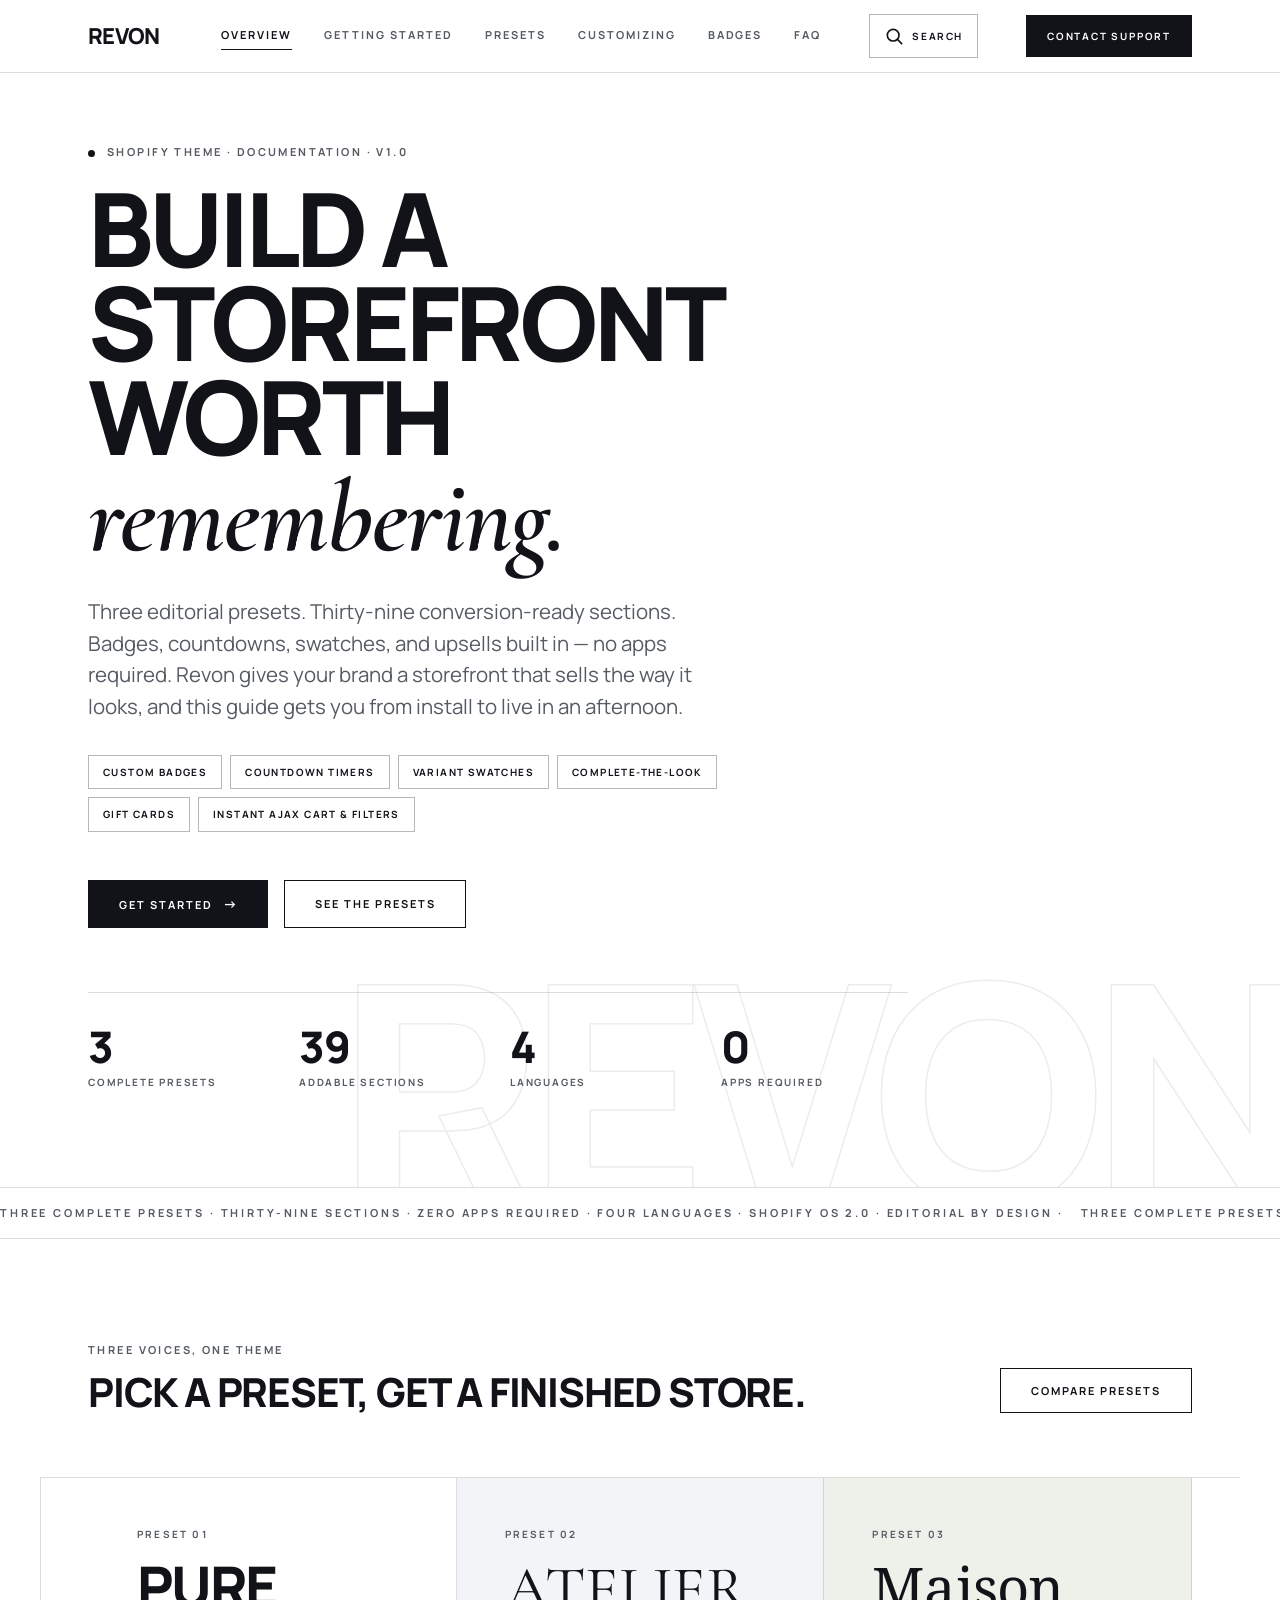
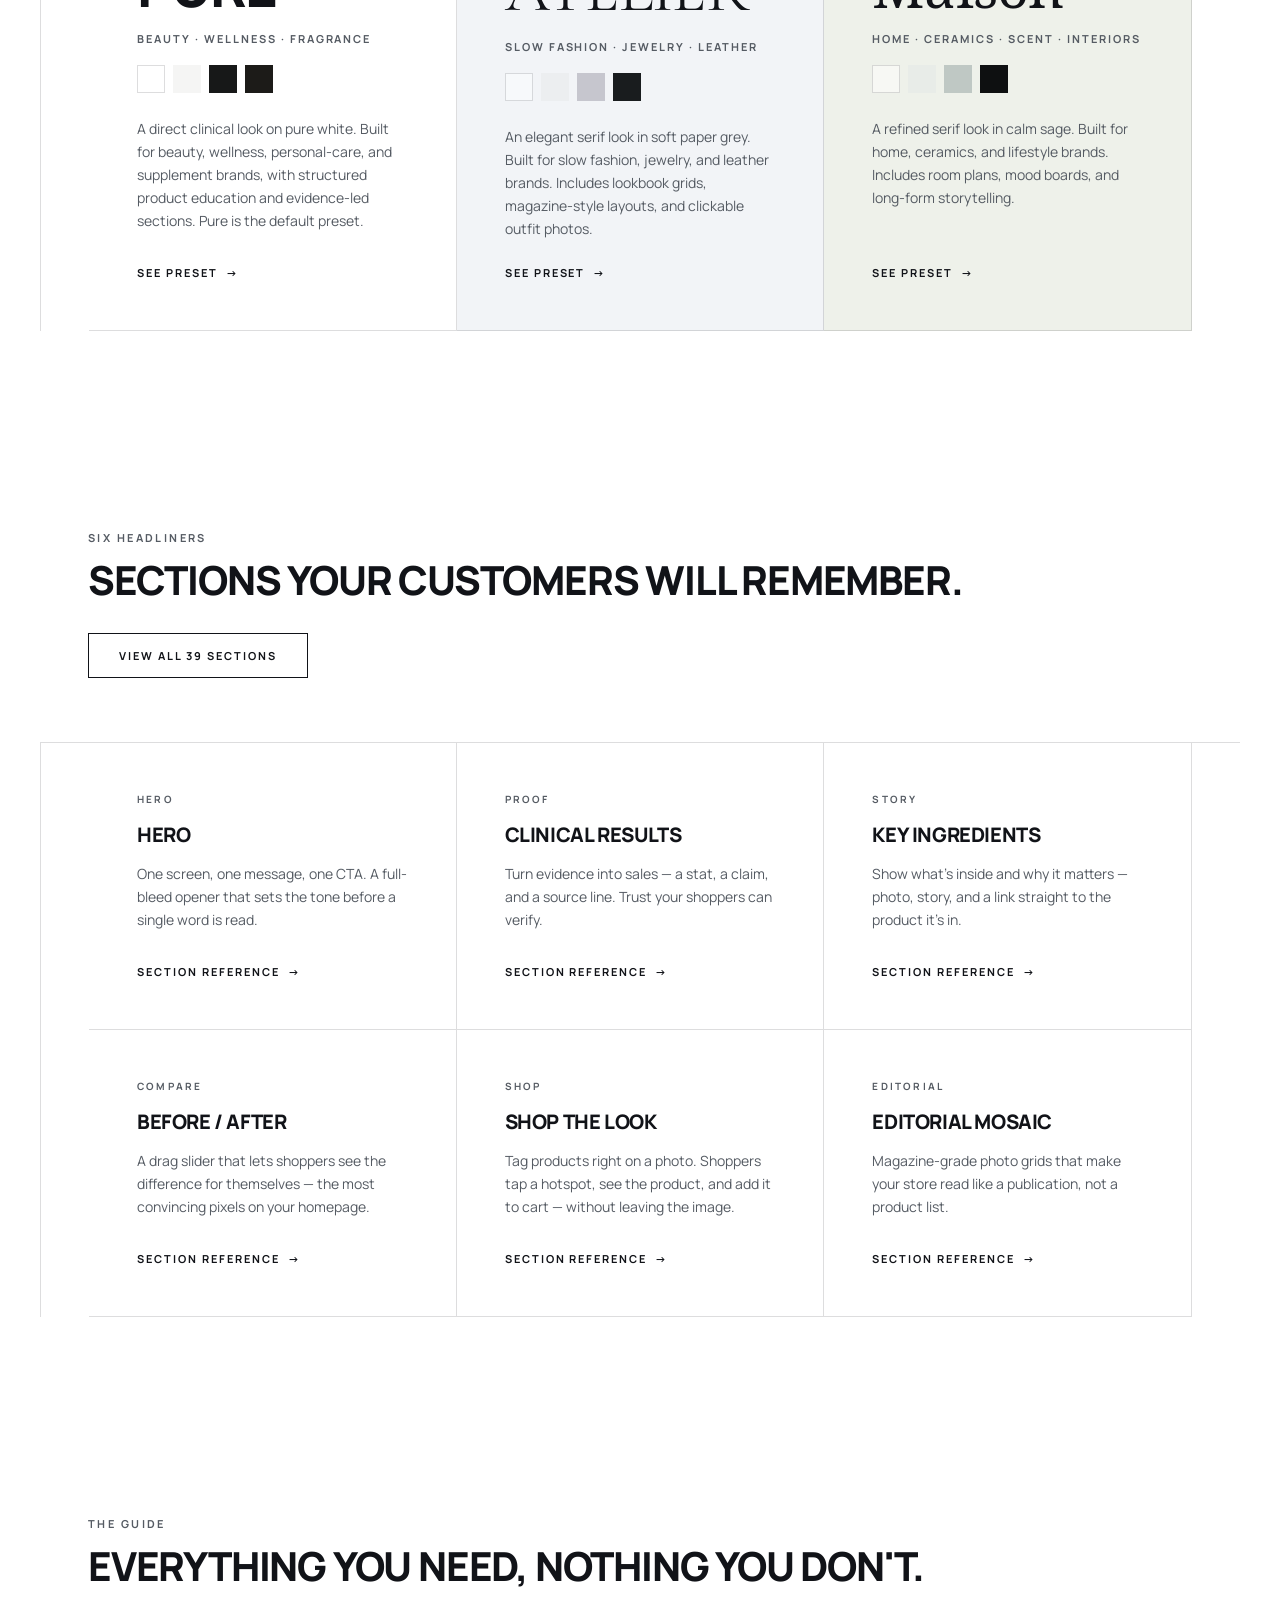
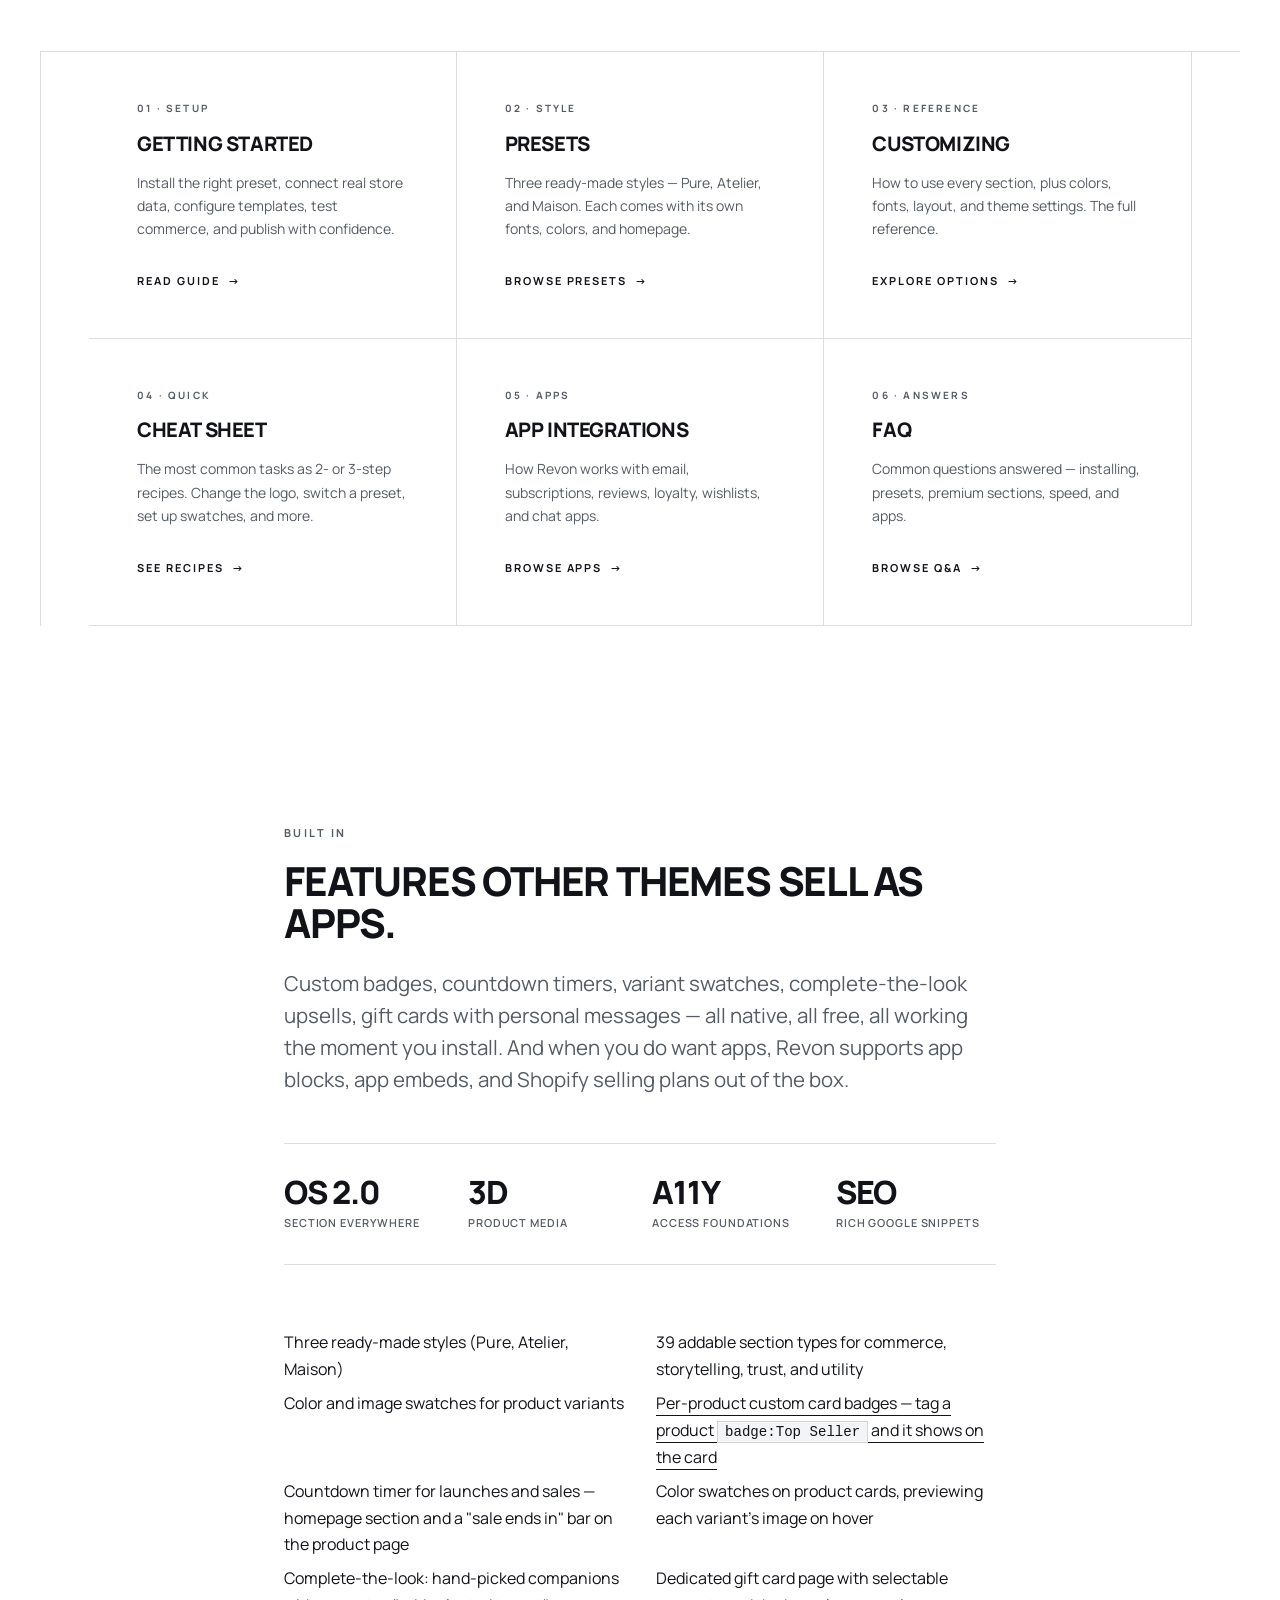
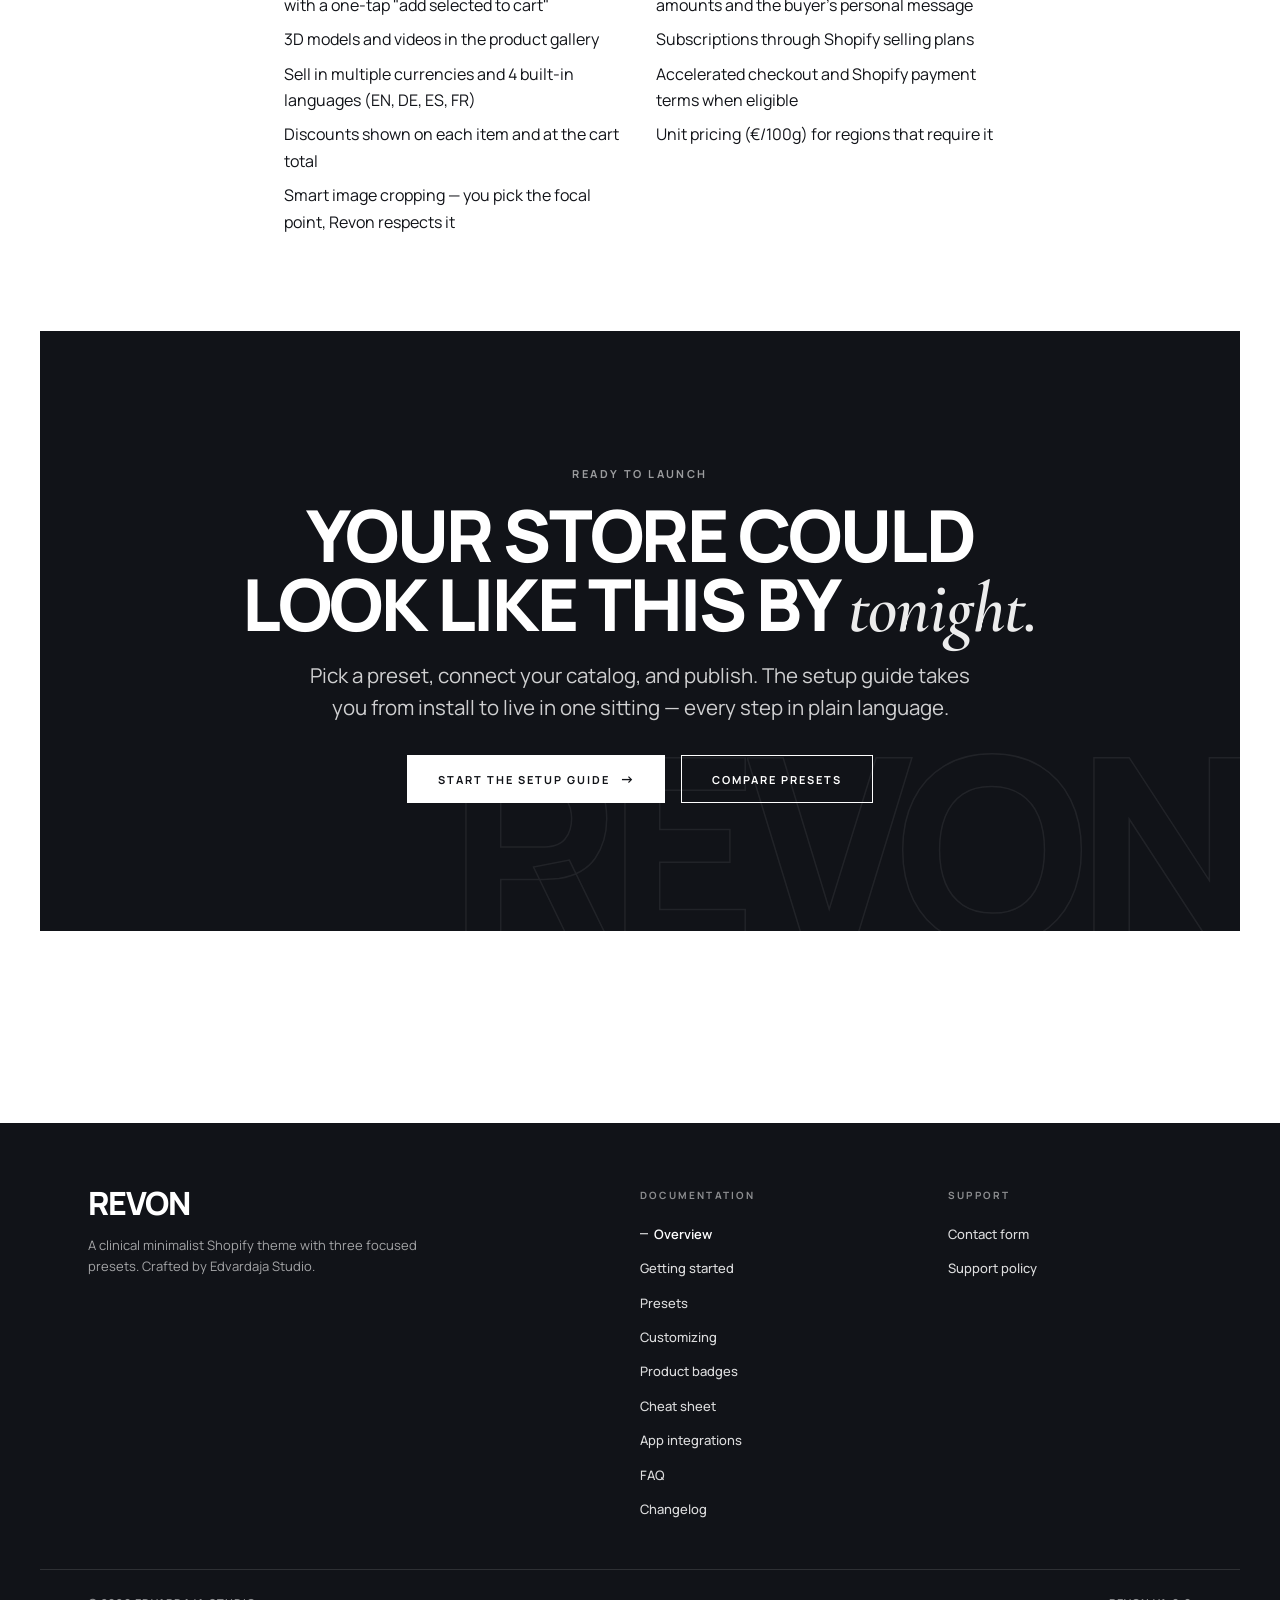
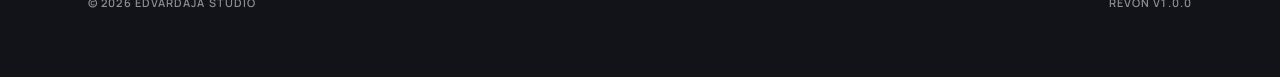
==== index.html @ 8a3df1e3 "Landing page cinematic pass - Staggered hero entrance: eyebrow, heading, lead, chips, actions, and  " ====
<!DOCTYPE html>
<html lang="en">
<head>
<meta charset="UTF-8">
<meta name="viewport" content="width=device-width, initial-scale=1.0">
<title>Revon — Theme documentation</title>
<meta name="description" content="Documentation, setup guide, FAQs and support for the Revon Shopify theme.">
<meta property="og:title" content="Revon — Theme documentation">
<meta property="og:description" content="The complete guide to installing, customizing, and getting the most out of the Revon Shopify theme.">
<meta property="og:type" content="website">
<meta name="twitter:card" content="summary_large_image">
<link rel="icon" type="image/svg+xml" href="favicon.svg">
<link rel="preconnect" href="https://fonts.googleapis.com">
<link rel="preconnect" href="https://fonts.gstatic.com" crossorigin>
<link href="https://fonts.googleapis.com/css2?family=Manrope:wght@400;500;600;700;800&family=Cormorant+Garamond:ital,wght@0,400;0,600;1,400&family=Noto+Serif:ital,wght@0,400;0,700;1,400&display=swap" rel="stylesheet">
<link rel="stylesheet" href="styles.css">
</head>
<body>
<a href="#main" class="skip-link">Skip to content</a>

<header class="site-header" role="banner">
  <div class="site-header__inner">
    <a href="index.html" class="site-header__brand">Revon</a>
    <nav class="site-nav" aria-label="Documentation">
      <a href="index.html" aria-current="page">Overview</a>
      <a href="getting-started.html">Getting started</a>
      <a href="presets.html">Presets</a>
      <a href="customizing.html">Customizing</a>
      <a href="badges.html">Badges</a>
      <a href="faq.html">FAQ</a>
    </nav>
    <button class="site-header__search-btn" type="button" data-search-open aria-label="Search documentation" title="Search documentation">
      <svg viewBox="0 0 24 24" fill="none" stroke="currentColor" stroke-width="2" stroke-linecap="square" aria-hidden="true"><circle cx="11" cy="11" r="7"/><line x1="16" y1="16" x2="21" y2="21"/></svg>
      <span class="site-header__search-label">Search</span>
    </button>
    <a href="support.html" class="site-header__cta">Contact support</a>
    <button class="site-header__menu-btn" type="button" data-mobile-open aria-expanded="false" aria-controls="mobile-drawer" aria-label="Open menu">
      <svg viewBox="0 0 24 24" fill="none" stroke="currentColor" stroke-width="2" stroke-linecap="square"><line x1="3" y1="8" x2="21" y2="8"/><line x1="3" y1="16" x2="21" y2="16"/></svg>
    </button>
  </div>
</header>

<div class="mobile-drawer" id="mobile-drawer" aria-hidden="true" data-mobile-drawer>
  <div class="mobile-drawer__head">
    <button class="mobile-drawer__close" type="button" data-mobile-close aria-label="Close menu">
      <svg viewBox="0 0 24 24" fill="none" stroke="currentColor" stroke-width="2" stroke-linecap="square"><line x1="6" y1="6" x2="18" y2="18"/><line x1="18" y1="6" x2="6" y2="18"/></svg>
    </button>
  </div>
  <nav class="mobile-drawer__nav" aria-label="Mobile">
    <a href="index.html">Overview</a>
    <a href="getting-started.html">Getting started</a>
    <a href="presets.html">Presets</a>
    <a href="customizing.html">Customizing</a>
    <a href="badges.html">Product badges</a>
    <a href="cheatsheet.html">Cheat sheet</a>
    <a href="apps.html">App integrations</a>
    <a href="faq.html">FAQ</a>
    <a href="changelog.html">Changelog</a>
    <a href="support.html">Contact support</a>
  </nav>
</div>

<main id="main">

  <section class="hero">
    <div class="hero__inner">
      <p class="eyebrow hero__eyebrow"><span class="hero__eyebrow-dot"></span>Shopify theme · documentation · v1.0</p>
      <h1 class="display hero__heading">Build a storefront worth <em class="display__accent">remembering.</em></h1>
      <p class="lead hero__lead">
        Three editorial presets. Thirty-nine conversion-ready sections. Badges,
        countdowns, swatches, and upsells built in — no apps required. Revon gives
        your brand a storefront that sells the way it looks, and this guide gets
        you from install to live in an afternoon.
      </p>
      <ul class="hero__chips" aria-label="Built-in features">
        <li class="hero__chip">Custom badges</li>
        <li class="hero__chip">Countdown timers</li>
        <li class="hero__chip">Variant swatches</li>
        <li class="hero__chip">Complete-the-look</li>
        <li class="hero__chip">Gift cards</li>
        <li class="hero__chip">Instant AJAX cart &amp; filters</li>
      </ul>
      <div class="hero__actions">
        <a href="getting-started.html" class="btn btn--primary btn--arrow">Get started</a>
        <a href="presets.html" class="btn btn--secondary">See the presets</a>
      </div>
      <div class="hero__meta">
        <div class="hero__meta-item">
          <span class="hero__meta-value">3</span>
          <span class="hero__meta-label">Complete presets</span>
        </div>
        <div class="hero__meta-item">
          <span class="hero__meta-value">39</span>
          <span class="hero__meta-label">Addable sections</span>
        </div>
        <div class="hero__meta-item">
          <span class="hero__meta-value">4</span>
          <span class="hero__meta-label">Languages</span>
        </div>
        <div class="hero__meta-item">
          <span class="hero__meta-value">0</span>
          <span class="hero__meta-label">Apps required</span>
        </div>
      </div>
    </div>
  </section>

  <div class="marquee" aria-hidden="true">
    <div class="marquee__track">
      <span class="marquee__part">Three complete presets · Thirty-nine sections · Zero apps required · Four languages · Shopify OS 2.0 · Editorial by design ·&nbsp;</span>
      <span class="marquee__part">Three complete presets · Thirty-nine sections · Zero apps required · Four languages · Shopify OS 2.0 · Editorial by design ·&nbsp;</span>
    </div>
  </div>

  <section class="section">
    <div class="section-head reveal">
      <div class="section-head__title">
        <p class="eyebrow">Three voices, one theme</p>
        <h2 class="h2">Pick a preset, get a finished store.</h2>
      </div>
      <a href="presets.html" class="btn btn--secondary">Compare presets</a>
    </div>

    <div class="preset-grid">
      <a href="presets.html#pure" class="preset-card preset-card--pure reveal">
        <span class="preset-card__num">Preset 01</span>
        <span class="preset-card__name">Pure</span>
        <span class="preset-card__vertical">Beauty · Wellness · Fragrance</span>
        <div class="preset-card__swatches" aria-hidden="true">
          <span class="preset-card__swatch preset-card__swatch--bordered" style="background:#ffffff"></span>
          <span class="preset-card__swatch" style="background:#f5f5f4"></span>
          <span class="preset-card__swatch" style="background:#171818"></span>
          <span class="preset-card__swatch" style="background:#1c1b18"></span>
        </div>
        <p class="preset-card__body">A direct clinical look on pure white. Built for beauty, wellness, personal-care, and supplement brands, with structured product education and evidence-led sections. Pure is the default preset.</p>
        <span class="preset-card__link">See preset</span>
      </a>
      <a href="presets.html#atelier" class="preset-card preset-card--atelier reveal">
        <span class="preset-card__num">Preset 02</span>
        <span class="preset-card__name preset-card__name--atelier">Atelier</span>
        <span class="preset-card__vertical">Slow fashion · Jewelry · Leather</span>
        <div class="preset-card__swatches" aria-hidden="true">
          <span class="preset-card__swatch preset-card__swatch--bordered" style="background:#f7f9fb"></span>
          <span class="preset-card__swatch" style="background:#eceef0"></span>
          <span class="preset-card__swatch" style="background:#c6c6ce"></span>
          <span class="preset-card__swatch" style="background:#191c1e"></span>
        </div>
        <p class="preset-card__body">An elegant serif look in soft paper grey. Built for slow fashion, jewelry, and leather brands. Includes lookbook grids, magazine-style layouts, and clickable outfit photos.</p>
        <span class="preset-card__link">See preset</span>
      </a>
      <a href="presets.html#maison" class="preset-card preset-card--maison reveal">
        <span class="preset-card__num">Preset 03</span>
        <span class="preset-card__name preset-card__name--maison">Maison</span>
        <span class="preset-card__vertical">Home · Ceramics · Scent · Interiors</span>
        <div class="preset-card__swatches" aria-hidden="true">
          <span class="preset-card__swatch preset-card__swatch--bordered" style="background:#f7f8f4"></span>
          <span class="preset-card__swatch" style="background:#e8ece8"></span>
          <span class="preset-card__swatch" style="background:#bfc8c4"></span>
          <span class="preset-card__swatch" style="background:#0e1011"></span>
        </div>
        <p class="preset-card__body">A refined serif look in calm sage. Built for home, ceramics, and lifestyle brands. Includes room plans, mood boards, and long-form storytelling.</p>
        <span class="preset-card__link">See preset</span>
      </a>
    </div>
  </section>

  <section class="section">
    <div class="section-head reveal">
      <div class="section-head__title">
        <p class="eyebrow">Six headliners</p>
        <h2 class="h2">Sections your customers will remember.</h2>
      </div>
      <a href="customizing.html" class="btn btn--secondary">View all 39 sections</a>
    </div>

    <div class="feature-grid">
      <a href="customizing.html#storytelling" class="feature-card reveal">
        <span class="feature-card__num">Hero</span>
        <h3 class="feature-card__title">Hero</h3>
        <p class="feature-card__body">One screen, one message, one CTA. A full-bleed opener that sets the tone before a single word is read.</p>
        <span class="feature-card__link">Section reference</span>
      </a>
      <a href="customizing.html#storytelling" class="feature-card reveal">
        <span class="feature-card__num">Proof</span>
        <h3 class="feature-card__title">Clinical results</h3>
        <p class="feature-card__body">Turn evidence into sales — a stat, a claim, and a source line. Trust your shoppers can verify.</p>
        <span class="feature-card__link">Section reference</span>
      </a>
      <a href="customizing.html#storytelling" class="feature-card reveal">
        <span class="feature-card__num">Story</span>
        <h3 class="feature-card__title">Key ingredients</h3>
        <p class="feature-card__body">Show what's inside and why it matters — photo, story, and a link straight to the product it's in.</p>
        <span class="feature-card__link">Section reference</span>
      </a>
      <a href="customizing.html#storytelling" class="feature-card reveal">
        <span class="feature-card__num">Compare</span>
        <h3 class="feature-card__title">Before / after</h3>
        <p class="feature-card__body">A drag slider that lets shoppers see the difference for themselves — the most convincing pixels on your homepage.</p>
        <span class="feature-card__link">Section reference</span>
      </a>
      <a href="customizing.html#commerce" class="feature-card reveal">
        <span class="feature-card__num">Shop</span>
        <h3 class="feature-card__title">Shop the look</h3>
        <p class="feature-card__body">Tag products right on a photo. Shoppers tap a hotspot, see the product, and add it to cart — without leaving the image.</p>
        <span class="feature-card__link">Section reference</span>
      </a>
      <a href="customizing.html#storytelling" class="feature-card reveal">
        <span class="feature-card__num">Editorial</span>
        <h3 class="feature-card__title">Editorial mosaic</h3>
        <p class="feature-card__body">Magazine-grade photo grids that make your store read like a publication, not a product list.</p>
        <span class="feature-card__link">Section reference</span>
      </a>
    </div>
  </section>

  <section class="section">
    <div class="section-head reveal">
      <div class="section-head__title">
        <p class="eyebrow">The guide</p>
        <h2 class="h2">Everything you need, nothing you don't.</h2>
      </div>
    </div>

    <div class="feature-grid">
      <a href="getting-started.html" class="feature-card reveal">
        <span class="feature-card__num">01 · Setup</span>
        <h3 class="feature-card__title">Getting started</h3>
        <p class="feature-card__body">Install the right preset, connect real store data, configure templates, test commerce, and publish with confidence.</p>
        <span class="feature-card__link">Read guide</span>
      </a>
      <a href="presets.html" class="feature-card reveal">
        <span class="feature-card__num">02 · Style</span>
        <h3 class="feature-card__title">Presets</h3>
        <p class="feature-card__body">Three ready-made styles — Pure, Atelier, and Maison. Each comes with its own fonts, colors, and homepage.</p>
        <span class="feature-card__link">Browse presets</span>
      </a>
      <a href="customizing.html" class="feature-card reveal">
        <span class="feature-card__num">03 · Reference</span>
        <h3 class="feature-card__title">Customizing</h3>
        <p class="feature-card__body">How to use every section, plus colors, fonts, layout, and theme settings. The full reference.</p>
        <span class="feature-card__link">Explore options</span>
      </a>
      <a href="cheatsheet.html" class="feature-card reveal">
        <span class="feature-card__num">04 · Quick</span>
        <h3 class="feature-card__title">Cheat sheet</h3>
        <p class="feature-card__body">The most common tasks as 2- or 3-step recipes. Change the logo, switch a preset, set up swatches, and more.</p>
        <span class="feature-card__link">See recipes</span>
      </a>
      <a href="apps.html" class="feature-card reveal">
        <span class="feature-card__num">05 · Apps</span>
        <h3 class="feature-card__title">App integrations</h3>
        <p class="feature-card__body">How Revon works with email, subscriptions, reviews, loyalty, wishlists, and chat apps.</p>
        <span class="feature-card__link">Browse apps</span>
      </a>
      <a href="faq.html" class="feature-card reveal">
        <span class="feature-card__num">06 · Answers</span>
        <h3 class="feature-card__title">FAQ</h3>
        <p class="feature-card__body">Common questions answered — installing, presets, premium sections, speed, and apps.</p>
        <span class="feature-card__link">Browse Q&amp;A</span>
      </a>
    </div>
  </section>

  <section class="section">
    <div class="container-narrow reveal">
      <p class="eyebrow">Built in</p>
      <h2 class="h2" style="margin-top:var(--space-md)">Features other themes sell as apps.</h2>
      <p class="lead" style="margin-top:var(--space-md)">Custom badges, countdown timers, variant swatches, complete-the-look upsells, gift cards with personal messages — all native, all free, all working the moment you install. And when you do want apps, Revon supports app blocks, app embeds, and Shopify selling plans out of the box.</p>

      <div class="stat-strip">
        <div class="stat-strip__item">
          <div class="stat-strip__value">OS 2.0</div>
          <div class="stat-strip__label">Section everywhere</div>
        </div>
        <div class="stat-strip__item">
          <div class="stat-strip__value">3D</div>
          <div class="stat-strip__label">Product media</div>
        </div>
        <div class="stat-strip__item">
          <div class="stat-strip__value">A11Y</div>
          <div class="stat-strip__label">Access foundations</div>
        </div>
        <div class="stat-strip__item">
          <div class="stat-strip__value">SEO</div>
          <div class="stat-strip__label">Rich Google snippets</div>
        </div>
      </div>

      <ul class="prose" style="max-width:none; display:grid; grid-template-columns:1fr 1fr; gap:8px 32px; padding-top:var(--space-md)">
        <li>Three ready-made styles (Pure, Atelier, Maison)</li>
        <li>39 addable section types for commerce, storytelling, trust, and utility</li>
        <li>Color and image swatches for product variants</li>
        <li><a href="badges.html">Per-product custom card badges — tag a product <code>badge:Top Seller</code> and it shows on the card</a></li>
        <li>Countdown timer for launches and sales — homepage section and a "sale ends in" bar on the product page</li>
        <li>Color swatches on product cards, previewing each variant's image on hover</li>
        <li>Complete-the-look: hand-picked companions with a one-tap "add selected to cart"</li>
        <li>Dedicated gift card page with selectable amounts and the buyer's personal message</li>
        <li>3D models and videos in the product gallery</li>
        <li>Subscriptions through Shopify selling plans</li>
        <li>Sell in multiple currencies and 4 built-in languages (EN, DE, ES, FR)</li>
        <li>Accelerated checkout and Shopify payment terms when eligible</li>
        <li>Discounts shown on each item and at the cart total</li>
        <li>Unit pricing (€/100g) for regions that require it</li>
        <li>Smart image cropping — you pick the focal point, Revon respects it</li>
      </ul>
    </div>
  </section>

  <section class="section section--cta">
    <div class="cta-block reveal">
      <p class="eyebrow">Ready to launch</p>
      <h2 class="h2 cta-block__heading">Your store could look like this by <em class="display__accent">tonight.</em></h2>
      <p class="lead">Pick a preset, connect your catalog, and publish. The setup guide takes you from install to live in one sitting — every step in plain language.</p>
      <div class="cta-block__actions">
        <a href="getting-started.html" class="btn btn--primary btn--arrow">Start the setup guide</a>
        <a href="presets.html" class="btn btn--secondary">Compare presets</a>
      </div>
    </div>
  </section>

</main>

<footer class="site-footer">
  <div class="site-footer__inner">
    <div>
      <div class="site-footer__brand">Revon</div>
      <p class="site-footer__tagline">A clinical minimalist Shopify theme with three focused presets. Crafted by Edvardaja Studio.</p>
    </div>
    <div>
      <div class="site-footer__col-label">Documentation</div>
      <ul class="site-footer__list">
        <li><a href="index.html" aria-current="page">Overview</a></li>
        <li><a href="getting-started.html">Getting started</a></li>
        <li><a href="presets.html">Presets</a></li>
        <li><a href="customizing.html">Customizing</a></li>
        <li><a href="badges.html">Product badges</a></li>
        <li><a href="cheatsheet.html">Cheat sheet</a></li>
        <li><a href="apps.html">App integrations</a></li>
        <li><a href="faq.html">FAQ</a></li>
        <li><a href="changelog.html">Changelog</a></li>
      </ul>
    </div>
    <div>
      <div class="site-footer__col-label">Support</div>
      <ul class="site-footer__list">
        <li><a href="support.html">Contact form</a></li>
        <li><a href="support.html#support-policy">Support policy</a></li>
      </ul>
    </div>
  </div>
  <div class="site-footer__bottom">
    <span>© 2026 Edvardaja Studio</span>
    <span>Revon v1.0.0</span>
  </div>
</footer>

<script src="scripts.js" defer></script>
</body>
</html>
---- styles.css ----
@charset "UTF-8";
:root {
  
  --color-dark: #111318;
  --color-muted: #555b63;
  --color-faint: #8a919a;
  --color-warm: #ffffff;
  --color-card: #f2f4f5;
  --color-white: #ffffff;
  --color-black: #08090c;
  --color-accent: #006b5d;
  --color-border: rgba(17, 19, 24, 0.14);
  --color-border-strong: rgba(17, 19, 24, 0.3);
  --color-overlay: rgba(17, 19, 24, 0.55);
  --color-success: #14734f;
  --color-error: #b84040;

  
  --font-body: 'Manrope', -apple-system, BlinkMacSystemFont, 'Segoe UI', sans-serif;
  --fw-regular: 400;
  --fw-medium: 500;
  --fw-semibold: 600;
  --fw-bold: 700;
  --fw-extrabold: 800;

  
  --space-xs: 4px;
  --space-sm: 8px;
  --space-md: 16px;
  --space-lg: 24px;
  --space-xl: 32px;
  --space-2xl: 48px;
  --space-3xl: 64px;
  --space-4xl: 96px;
  --space-5xl: 128px;

  
  --content-width: 760px;
  --wide-width: 1200px;
  --sidebar-width: 260px;
  --header-height: 72px;

  
  --ease-out: cubic-bezier(0.16, 1, 0.3, 1);
  --ease-in-out: cubic-bezier(0.65, 0, 0.35, 1);
  --duration-fast: 0.2s;
  --duration-normal: 0.35s;
  --duration-slow: 0.6s;
}

*, *::before, *::after {
  margin: 0;
  padding: 0;
  box-sizing: border-box;
}

html {
  font-size: 16px;
  scroll-behavior: smooth;
  scroll-padding-top: calc(var(--header-height) + 24px);
  -webkit-font-smoothing: antialiased;
  -moz-osx-font-smoothing: grayscale;
  text-rendering: optimizeLegibility;
}

body {
  font-family: var(--font-body);
  font-weight: var(--fw-regular);
  color: var(--color-dark);
  background: var(--color-warm);
  line-height: 1.65;
  min-height: 100vh;
  display: flex;
  flex-direction: column;
  -webkit-text-size-adjust: 100%;
  overflow-x: hidden;
}

img, svg, video {
  display: block;
  max-width: 100%;
}

a {
  color: inherit;
  text-decoration: none;
}

button {
  font-family: inherit;
  cursor: pointer;
  border: none;
  background: none;
  color: inherit;
}

ul, ol { list-style: none; }

input, textarea, select {
  font-family: inherit;
  font-size: inherit;
  color: inherit;
}

::selection {
  background: var(--color-dark);
  color: var(--color-warm);
}

:focus-visible {
  outline: 2px solid var(--color-dark);
  outline-offset: 3px;
}

.sr-only {
  position: absolute;
  width: 1px;
  height: 1px;
  padding: 0;
  margin: -1px;
  overflow: hidden;
  clip: rect(0, 0, 0, 0);
  white-space: nowrap;
  border: 0;
}

.skip-link {
  position: absolute;
  top: -100px;
  left: var(--space-md);
  background: var(--color-dark);
  color: var(--color-warm);
  padding: 12px 20px;
  z-index: 1000;
  font-size: 12px;
  font-weight: var(--fw-bold);
  text-transform: uppercase;
  letter-spacing: 0.12em;
  transition: top var(--duration-fast) var(--ease-out);
}

.skip-link:focus { top: var(--space-md); }

.eyebrow {
  display: inline-block;
  font-size: 11px;
  font-weight: var(--fw-bold);
  letter-spacing: 0.22em;
  text-transform: uppercase;
  color: var(--color-muted);
  line-height: 1;
}

.display {
  font-size: clamp(48px, 8vw, 104px);
  font-weight: var(--fw-extrabold);
  letter-spacing: -0.04em;
  line-height: 0.92;
  text-transform: uppercase;
  color: var(--color-dark);
}

.h1 {
  font-size: clamp(36px, 5vw, 56px);
  font-weight: var(--fw-extrabold);
  letter-spacing: -0.035em;
  line-height: 1;
  text-transform: uppercase;
  color: var(--color-dark);
}

.h2 {
  font-size: clamp(28px, 3.4vw, 40px);
  font-weight: var(--fw-extrabold);
  letter-spacing: -0.03em;
  line-height: 1.05;
  text-transform: uppercase;
  color: var(--color-dark);
  margin-top: var(--space-4xl);
  margin-bottom: var(--space-lg);
  scroll-margin-top: calc(var(--header-height) + 32px);
}

.h2:first-child { margin-top: 0; }

.h3 {
  font-size: clamp(20px, 2vw, 24px);
  font-weight: var(--fw-bold);
  letter-spacing: -0.015em;
  line-height: 1.2;
  color: var(--color-dark);
  margin-top: var(--space-2xl);
  margin-bottom: var(--space-md);
  scroll-margin-top: calc(var(--header-height) + 32px);
}

.h4 {
  font-size: 17px;
  font-weight: var(--fw-bold);
  letter-spacing: -0.01em;
  line-height: 1.3;
  color: var(--color-dark);
  margin-top: var(--space-xl);
  margin-bottom: var(--space-sm);
}

.lead {
  font-size: clamp(18px, 1.6vw, 21px);
  line-height: 1.55;
  color: var(--color-muted);
  font-weight: var(--fw-regular);
  max-width: 62ch;
}

.prose p,
.prose ul,
.prose ol {
  font-size: 16px;
  line-height: 1.72;
  color: var(--color-dark);
  margin-bottom: var(--space-md);
  max-width: 68ch;
}

.prose ul,
.prose ol {
  padding-left: 0;
  list-style: none;
}

.prose ul li,
.prose ol li {
  position: relative;
  padding-left: 28px;
  margin-bottom: 8px;
}

.prose ul li::before {
  content: "";
  position: absolute;
  left: 4px;
  top: 12px;
  width: 10px;
  height: 1.5px;
  background: var(--color-dark);
}

.prose ol {
  counter-reset: list;
}

.prose ol li {
  counter-increment: list;
}

.prose ol li::before {
  content: counter(list, decimal-leading-zero);
  position: absolute;
  left: 0;
  top: 0;
  font-size: 12px;
  font-weight: var(--fw-bold);
  color: var(--color-muted);
  letter-spacing: 0.05em;
}

.prose a {
  color: var(--color-dark);
  border-bottom: 1.5px solid var(--color-dark);
  padding-bottom: 1px;
  transition: color var(--duration-fast) var(--ease-out),
              border-color var(--duration-fast) var(--ease-out);
}

.prose a:hover {
  color: var(--color-muted);
  border-color: var(--color-muted);
}

.prose strong { font-weight: var(--fw-bold); }

.prose code {
  font-family: 'SF Mono', Monaco, Consolas, 'Courier New', monospace;
  font-size: 0.88em;
  padding: 2px 7px;
  background: var(--color-card);
  color: var(--color-dark);
  border: 1px solid var(--color-border);
  white-space: nowrap;
}

.prose pre {
  background: var(--color-black);
  color: #e8e8e4;
  padding: var(--space-lg);
  margin: var(--space-lg) 0;
  overflow-x: auto;
  font-size: 13px;
  line-height: 1.7;
  font-family: 'SF Mono', Monaco, Consolas, monospace;
  position: relative;
  border-left: 3px solid var(--color-dark);
}

.prose pre code {
  background: transparent;
  border: 0;
  padding: 0;
  white-space: pre;
  font-size: inherit;
  color: inherit;
}

.prose hr {
  border: 0;
  border-top: 1px solid var(--color-border);
  margin: var(--space-3xl) 0;
}

.site-header {
  position: sticky;
  top: 0;
  z-index: 50;
  background: rgba(255, 255, 255, 0.92);
  backdrop-filter: saturate(180%) blur(14px);
  -webkit-backdrop-filter: saturate(180%) blur(14px);
  border-bottom: 1px solid var(--color-border);
}

.site-header__inner {
  max-width: var(--wide-width);
  margin: 0 auto;
  padding: 0 var(--space-2xl);
  height: var(--header-height);
  display: flex;
  align-items: center;
  gap: var(--space-2xl);
}

.site-header__brand {
  font-size: 22px;
  font-weight: var(--fw-extrabold);
  letter-spacing: -0.03em;
  text-transform: uppercase;
  color: var(--color-dark);
  line-height: 1;
  display: flex;
  align-items: center;
  gap: 10px;
  transition: opacity var(--duration-fast) var(--ease-out);
}

.site-header__brand:hover { opacity: 0.7; }

.site-nav {
  display: flex;
  gap: var(--space-xl);
  margin-left: auto;
}

.site-nav a {
  font-size: 11px;
  font-weight: var(--fw-bold);
  letter-spacing: 0.18em;
  text-transform: uppercase;
  color: var(--color-muted);
  padding: 4px 0;
  border-bottom: 1.5px solid transparent;
  transition: color var(--duration-fast) var(--ease-out),
              border-color var(--duration-fast) var(--ease-out);
}

.site-nav a:hover,
.site-nav a:focus-visible,
.site-nav a[aria-current="page"] {
  color: var(--color-dark);
  border-bottom-color: var(--color-dark);
}

.site-header__cta {
  padding: 12px 20px;
  font-size: 10px;
  font-weight: var(--fw-bold);
  letter-spacing: 0.18em;
  text-transform: uppercase;
  background: var(--color-dark);
  color: var(--color-warm);
  border: 1.5px solid var(--color-dark);
  transition: background var(--duration-fast) var(--ease-out),
              color var(--duration-fast) var(--ease-out);
}

.site-header__cta:hover {
  background: transparent;
  color: var(--color-dark);
}

.site-header__search-btn {
  flex: 0 0 auto;
  height: 44px;
  display: flex;
  align-items: center;
  justify-content: center;
  gap: var(--space-sm);
  padding: 0 14px;
  border: 1px solid var(--color-border-strong);
  background: var(--color-white);
  transition: border-color var(--duration-fast) var(--ease-out),
              background var(--duration-fast) var(--ease-out),
              color var(--duration-fast) var(--ease-out);
}

.site-header__search-btn:hover,
.site-header__search-btn:focus-visible {
  border-color: var(--color-dark);
  background: var(--color-dark);
  color: var(--color-warm);
}

.site-header__search-btn svg { width: 20px; height: 20px; }

.site-header__search-label {
  font-size: 10px;
  font-weight: var(--fw-bold);
  letter-spacing: 0.16em;
  line-height: 1;
  text-transform: uppercase;
}

.site-header__menu-btn {
  display: none;
  width: 44px;
  height: 44px;
  margin-left: auto;
  align-items: center;
  justify-content: center;
  padding: 0;
}

.site-header__menu-btn svg { width: 22px; height: 22px; }

@media (max-width: 1180px) {
  .site-header__inner { padding: 0 var(--space-lg); gap: var(--space-lg); }
  .site-nav, .site-header__cta { display: none; }
  .site-header__search-btn {
    flex-basis: 44px;
    width: 44px;
    margin-left: auto;
    padding: 0;
  }
  .site-header__search-label { display: none; }
  .site-header__menu-btn { display: flex; }
  .site-header__menu-btn { margin-left: 0; }
}

.mobile-drawer {
  position: fixed;
  inset: 0;
  z-index: 60;
  background: var(--color-warm);
  padding: var(--space-2xl) var(--space-lg);
  transform: translateX(100%);
  transition: transform var(--duration-normal) var(--ease-out);
  overflow-y: auto;
}

.mobile-drawer[aria-hidden="false"] { transform: translateX(0); }

.mobile-drawer__head {
  display: flex;
  justify-content: flex-end;
  margin-bottom: var(--space-2xl);
}

.mobile-drawer__close {
  width: 44px;
  height: 44px;
  display: flex;
  align-items: center;
  justify-content: center;
}

.mobile-drawer__close svg { width: 24px; height: 24px; }

.mobile-drawer__nav {
  display: flex;
  flex-direction: column;
  gap: 0;
}

.mobile-drawer__nav a {
  font-size: 24px;
  font-weight: var(--fw-extrabold);
  letter-spacing: -0.02em;
  text-transform: uppercase;
  color: var(--color-dark);
  padding: var(--space-md) 0;
  border-bottom: 1px solid var(--color-border);
}

.mobile-drawer__nav a:last-child { border-bottom: none; }

.search-layer {
  position: fixed;
  inset: 0;
  z-index: 100;
  background: rgba(250, 248, 245, 0.96);
  -webkit-backdrop-filter: blur(14px);
  backdrop-filter: blur(14px);
  overflow-y: auto;
  overscroll-behavior: contain;
}

.search-layer[hidden] { display: none; }

.search-layer__backdrop {
  position: absolute;
  inset: 0;
  background: transparent;
}

.search-dialog {
  position: relative;
  width: min(640px, calc(100% - 48px));
  margin: 0 auto;
  padding: min(14vh, 140px) 0 var(--space-3xl);
}

.search-dialog__head {
  display: flex;
  align-items: center;
  gap: var(--space-md);
  padding-bottom: var(--space-lg);
}

.search-dialog__title {
  flex: 1;
  font-size: 10px;
  font-weight: var(--fw-bold);
  line-height: 1.2;
  letter-spacing: 0.22em;
  text-transform: uppercase;
  color: var(--color-muted);
}

.search-dialog__close {
  flex: 0 0 36px;
  width: 36px;
  height: 36px;
  display: flex;
  align-items: center;
  justify-content: center;
  border: 0;
  background: transparent;
  color: var(--color-muted);
  transition: color var(--duration-fast) var(--ease-out);
}

.search-dialog__close:hover,
.search-dialog__close:focus-visible {
  color: var(--color-dark);
}

.search-dialog__close svg { width: 20px; height: 20px; }

.search-form {
  position: relative;
  display: flex;
  align-items: center;
  border-bottom: 2px solid var(--color-dark);
}

.search-form__icon {
  position: absolute;
  left: 0;
  width: 20px;
  height: 20px;
  color: var(--color-muted);
  pointer-events: none;
}

.search-form__input {
  width: 100%;
  min-height: 60px;
  padding: var(--space-sm) 0 var(--space-sm) 36px;
  border: 0;
  border-radius: 0;
  background: transparent;
  font-size: 22px;
  font-weight: var(--fw-bold);
  line-height: 1.4;
  color: var(--color-dark);
}

.search-form__input::placeholder { color: var(--color-faint); }

.search-form__input:focus { outline: none; }

.search-form__input::-webkit-search-cancel-button,
.search-form__input::-webkit-search-decoration {
  -webkit-appearance: none;
  appearance: none;
}

.search-dialog__status {
  min-height: 0;
  padding: 14px 0;
  color: var(--color-faint);
  font-size: 10px;
  font-weight: var(--fw-bold);
  letter-spacing: 0.16em;
  line-height: 1.5;
  text-transform: uppercase;
}

.search-results {
  overflow: visible;
}

.search-result {
  border-bottom: 1px solid var(--color-border);
}

.search-result:first-child { border-top: 1px solid var(--color-border); }

.search-result__link {
  display: grid;
  grid-template-columns: 1fr 20px;
  gap: var(--space-lg);
  padding: var(--space-md) 0;
  transition: opacity var(--duration-fast) var(--ease-out);
}

.search-result__link:hover,
.search-result__link:focus-visible {
  opacity: 0.6;
}

.search-result__title {
  display: block;
  margin-bottom: var(--space-xs);
  font-size: 14px;
  font-weight: var(--fw-extrabold);
  line-height: 1.35;
  text-transform: uppercase;
}

.search-result__snippet {
  display: block;
  color: var(--color-muted);
  font-size: 14px;
  line-height: 1.6;
}

.search-result__arrow {
  width: 18px;
  height: 18px;
  margin-top: 2px;
}

.search-dialog__empty {
  padding: var(--space-2xl) 0;
  color: var(--color-muted);
}

@media (max-width: 600px) {
  .search-dialog {
    width: calc(100% - 40px);
    padding-top: var(--space-2xl);
  }
  .search-form__input { min-height: 52px; font-size: 16px; }
}

main { flex: 1; }

.container {
  max-width: var(--wide-width);
  margin: 0 auto;
  padding: 0 var(--space-2xl);
}

.container-narrow {
  max-width: var(--content-width);
  margin: 0 auto;
  padding: 0 var(--space-lg);
}

@media (max-width: 749px) {
  .container { padding: 0 var(--space-lg); }
}

.doc-layout {
  max-width: var(--wide-width);
  margin: 0 auto;
  padding: var(--space-4xl) var(--space-2xl) var(--space-4xl);
  display: grid;
  grid-template-columns: var(--sidebar-width) 1fr;
  gap: var(--space-4xl);
}

@media (max-width: 1024px) {
  .doc-layout {
    grid-template-columns: 1fr;
    padding: var(--space-3xl) var(--space-lg);
    gap: var(--space-2xl);
  }
}

@media (max-width: 749px) {
  .doc-sidebar { display: none; }
  .doc-layout {
    padding-top: var(--space-2xl);
    gap: 0;
  }
}

.doc-sidebar {
  position: sticky;
  top: calc(var(--header-height) + var(--space-xl));
  align-self: start;
  max-height: calc(100vh - var(--header-height) - var(--space-2xl));
  overflow-y: auto;
  padding-right: var(--space-md);
}

@media (max-width: 1024px) {
  .doc-sidebar {
    position: static;
    max-height: none;
    padding-right: 0;
    padding-bottom: var(--space-lg);
    border-bottom: 1px solid var(--color-border);
  }
}

.doc-sidebar__label {
  display: block;
  font-size: 10px;
  font-weight: var(--fw-bold);
  letter-spacing: 0.22em;
  text-transform: uppercase;
  color: var(--color-muted);
  margin-bottom: var(--space-md);
}

.doc-sidebar__list {
  display: flex;
  flex-direction: column;
  gap: 2px;
}

.doc-sidebar__list a {
  font-size: 13px;
  font-weight: var(--fw-medium);
  color: var(--color-muted);
  padding: 8px 0 8px 16px;
  border-left: 1.5px solid var(--color-border);
  line-height: 1.4;
  transition: color var(--duration-fast) var(--ease-out),
              border-color var(--duration-fast) var(--ease-out);
}

.doc-sidebar__list a:hover,
.doc-sidebar__list a.is-active {
  color: var(--color-dark);
  border-left-color: var(--color-dark);
  font-weight: var(--fw-semibold);
}

.doc-content {
  min-width: 0;
}

.doc-content__breadcrumb {
  display: flex;
  align-items: center;
  gap: 8px;
  font-size: 11px;
  font-weight: var(--fw-bold);
  letter-spacing: 0.18em;
  text-transform: uppercase;
  color: var(--color-muted);
  margin-bottom: var(--space-md);
}

.doc-content__breadcrumb a {
  color: var(--color-muted);
  transition: color var(--duration-fast) var(--ease-out);
}

.doc-content__breadcrumb a:hover { color: var(--color-dark); }

.doc-content__breadcrumb svg {
  width: 10px;
  height: 10px;
  opacity: 0.5;
}

.doc-content .lead { margin-top: var(--space-md); }

.doc-content > .lead + * { margin-top: var(--space-3xl); }

.hero {
  padding: var(--space-3xl) 0 var(--space-4xl);
  position: relative;
  overflow: hidden;
}

.hero__inner {
  max-width: var(--wide-width);
  margin: 0 auto;
  padding: 0 var(--space-2xl);
  position: relative;
}

@media (max-width: 749px) {
  .hero { padding: var(--space-2xl) 0 var(--space-3xl); }
  .hero__inner { padding: 0 var(--space-lg); }
}

.hero__eyebrow {
  margin-bottom: var(--space-lg);
  color: var(--color-muted);
}

.hero__eyebrow-dot {
  display: inline-block;
  width: 7px;
  height: 7px;
  background: var(--color-dark);
  border-radius: 50%;
  margin-right: 12px;
  vertical-align: middle;
  animation: hero-pulse 2.4s var(--ease-in-out) infinite;
}

@keyframes hero-pulse {
  0%, 100% { opacity: 1; transform: scale(1); }
  50% { opacity: 0.4; transform: scale(0.85); }
}

.hero__heading {
  max-width: 12ch;
}

.hero__lead {
  margin-top: var(--space-xl);
  max-width: 52ch;
}

.hero__actions {
  margin-top: var(--space-2xl);
  display: flex;
  flex-wrap: wrap;
  gap: var(--space-md);
}

.hero__meta {
  margin-top: var(--space-3xl);
  display: grid;
  grid-template-columns: repeat(4, 1fr);
  gap: var(--space-lg);
  padding-top: var(--space-xl);
  border-top: 1px solid var(--color-border);
  max-width: 820px;
}

@media (max-width: 749px) {
  .hero__meta { grid-template-columns: repeat(2, 1fr); gap: var(--space-md); }
}

.hero__meta-item {
  display: flex;
  flex-direction: column;
  gap: 6px;
}

.hero__meta-value {
  font-size: 22px;
  font-weight: var(--fw-extrabold);
  letter-spacing: -0.02em;
  color: var(--color-dark);
}

.hero__meta-label {
  font-size: 10px;
  font-weight: var(--fw-bold);
  letter-spacing: 0.18em;
  text-transform: uppercase;
  color: var(--color-muted);
}

.btn {
  display: inline-flex;
  align-items: center;
  justify-content: center;
  gap: 10px;
  padding: 16px 30px;
  font-family: var(--font-body);
  font-size: 11px;
  font-weight: var(--fw-bold);
  letter-spacing: 0.18em;
  text-transform: uppercase;
  line-height: 1;
  cursor: pointer;
  white-space: nowrap;
  transition: background var(--duration-fast) var(--ease-out),
              color var(--duration-fast) var(--ease-out),
              border-color var(--duration-fast) var(--ease-out),
              opacity var(--duration-fast) var(--ease-out);
}

.btn--primary {
  background: var(--color-dark);
  color: var(--color-warm);
  border: 1.5px solid var(--color-dark);
}

.btn--primary:hover,
.btn--primary:focus-visible {
  background: transparent;
  color: var(--color-dark);
}

.btn--secondary {
  background: transparent;
  color: var(--color-dark);
  border: 1.5px solid var(--color-dark);
}

.btn--secondary:hover,
.btn--secondary:focus-visible {
  background: var(--color-dark);
  color: var(--color-warm);
}

.btn--arrow::after {
  content: "\2192";
  font-size: 14px;
  letter-spacing: 0;
  transition: transform var(--duration-fast) var(--ease-out);
}

.btn--arrow:hover::after { transform: translateX(4px); }

.section {
  padding: var(--space-4xl) 0;
}

.section-head {
  max-width: var(--wide-width);
  margin: 0 auto var(--space-3xl);
  padding: 0 var(--space-2xl);
  display: flex;
  align-items: flex-end;
  justify-content: space-between;
  gap: var(--space-xl);
  flex-wrap: wrap;
}

@media (max-width: 749px) {
  .section-head {
    padding: 0 var(--space-lg);
    margin-bottom: var(--space-2xl);
  }
}

.section-head__title .eyebrow { margin-bottom: var(--space-md); }
.section-head__title .h2 { margin-top: 0; margin-bottom: 0; }

.feature-grid {
  max-width: var(--wide-width);
  margin: 0 auto;
  padding: 0 var(--space-2xl);
  display: grid;
  grid-template-columns: repeat(3, 1fr);
  gap: 0;
  border-top: 1px solid var(--color-border);
  border-left: 1px solid var(--color-border);
}

@media (max-width: 1024px) { .feature-grid { grid-template-columns: repeat(2, 1fr); } }
@media (max-width: 600px) { .feature-grid { grid-template-columns: 1fr; } padding: 0 var(--space-lg); }

.feature-card {
  display: flex;
  flex-direction: column;
  gap: var(--space-md);
  padding: var(--space-2xl);
  background: var(--color-warm);
  border-right: 1px solid var(--color-border);
  border-bottom: 1px solid var(--color-border);
  transition: background var(--duration-normal) var(--ease-out);
  position: relative;
}

.feature-card:hover { background: var(--color-card); }

.feature-card__num {
  font-size: 10px;
  font-weight: var(--fw-bold);
  letter-spacing: 0.22em;
  color: var(--color-muted);
  text-transform: uppercase;
}

.feature-card__title {
  font-size: 20px;
  font-weight: var(--fw-extrabold);
  letter-spacing: -0.02em;
  text-transform: uppercase;
  color: var(--color-dark);
  line-height: 1.1;
}

.feature-card__body {
  font-size: 14px;
  line-height: 1.65;
  color: var(--color-muted);
}

.feature-card__link {
  margin-top: auto;
  padding-top: var(--space-md);
  font-size: 11px;
  font-weight: var(--fw-bold);
  letter-spacing: 0.18em;
  text-transform: uppercase;
  color: var(--color-dark);
  display: inline-flex;
  align-items: center;
  gap: 8px;
}

.feature-card__link::after {
  content: "\2192";
  transition: transform var(--duration-fast) var(--ease-out);
}

.feature-card:hover .feature-card__link::after { transform: translateX(4px); }

.feature-card::before {
  content: "";
  position: absolute;
  left: 0;
  top: 0;
  width: 0;
  height: 3px;
  background: var(--color-dark);
  transition: width var(--duration-normal) var(--ease-out);
}

.feature-card:hover::before { width: 100%; }

.callout {
  margin: var(--space-2xl) 0;
  padding: var(--space-xl) var(--space-2xl);
  background: var(--color-card);
  border-left: 3px solid var(--color-dark);
  position: relative;
}

.callout__label {
  display: block;
  font-size: 10px;
  font-weight: var(--fw-bold);
  letter-spacing: 0.22em;
  text-transform: uppercase;
  color: var(--color-dark);
  margin-bottom: 8px;
}

.callout p {
  font-size: 15px;
  line-height: 1.6;
  color: var(--color-dark);
  margin: 0;
}

.callout p + p { margin-top: 10px; }

.callout--warn {
  background: rgba(184, 64, 64, 0.06);
  border-left-color: var(--color-error);
}

.callout--warn .callout__label { color: var(--color-error); }

.stat-strip {
  display: flex;
  flex-wrap: wrap;
  gap: var(--space-lg);
  padding: var(--space-xl) 0;
  border-top: 1px solid var(--color-border);
  border-bottom: 1px solid var(--color-border);
  margin: var(--space-2xl) 0;
}

.stat-strip__item {
  flex: 1 1 140px;
}

.stat-strip__value {
  font-size: 32px;
  font-weight: var(--fw-extrabold);
  letter-spacing: -0.03em;
  color: var(--color-dark);
  line-height: 1;
}

.stat-strip__label {
  margin-top: 6px;
  font-size: 11px;
  font-weight: var(--fw-semibold);
  color: var(--color-muted);
  letter-spacing: 0.08em;
  text-transform: uppercase;
}

.faq-list {
  margin-top: var(--space-xl);
  border-top: 1px solid var(--color-border);
}

.faq-item {
  border-bottom: 1px solid var(--color-border);
}

.faq-item summary {
  list-style: none;
  cursor: pointer;
  padding: var(--space-xl) var(--space-md) var(--space-xl) 0;
  font-size: 17px;
  font-weight: var(--fw-bold);
  letter-spacing: -0.01em;
  color: var(--color-dark);
  display: flex;
  align-items: center;
  justify-content: space-between;
  gap: var(--space-md);
  position: relative;
  transition: color var(--duration-fast) var(--ease-out);
}

.faq-item summary::-webkit-details-marker { display: none; }

.faq-item summary:hover { color: var(--color-muted); }

.faq-item__icon {
  flex-shrink: 0;
  width: 24px;
  height: 24px;
  position: relative;
}

.faq-item__icon::before,
.faq-item__icon::after {
  content: "";
  position: absolute;
  background: var(--color-dark);
  transition: transform var(--duration-normal) var(--ease-out);
}

.faq-item__icon::before {
  top: 11px;
  left: 0;
  width: 24px;
  height: 2px;
}

.faq-item__icon::after {
  top: 0;
  left: 11px;
  width: 2px;
  height: 24px;
}

.faq-item[open] .faq-item__icon::after { transform: rotate(90deg); }

.faq-item__body {
  padding: 0 var(--space-md) var(--space-xl) 0;
  max-width: 68ch;
}

.faq-item__body p {
  font-size: 15px;
  line-height: 1.75;
  color: var(--color-muted);
  margin-bottom: var(--space-md);
}

.faq-item__body p:last-child { margin-bottom: 0; }

.faq-item__body a {
  color: var(--color-dark);
  border-bottom: 1.5px solid var(--color-dark);
  transition: color var(--duration-fast) var(--ease-out),
              border-color var(--duration-fast) var(--ease-out);
}

.faq-item__body a:hover {
  color: var(--color-muted);
  border-color: var(--color-muted);
}

.faq-item__body code {
  font-family: 'SF Mono', Monaco, Consolas, monospace;
  font-size: 0.85em;
  padding: 2px 7px;
  background: var(--color-card);
  border: 1px solid var(--color-border);
}

.form {
  max-width: 620px;
  margin-top: var(--space-2xl);
  display: flex;
  flex-direction: column;
  gap: var(--space-lg);
}

.form__row {
  display: flex;
  flex-direction: column;
  gap: var(--space-sm);
}

.form__row--pair {
  display: grid;
  grid-template-columns: 1fr 1fr;
  gap: var(--space-lg);
}

@media (max-width: 600px) {
  .form__row--pair { grid-template-columns: 1fr; }
}

.form__label {
  font-size: 11px;
  font-weight: var(--fw-bold);
  letter-spacing: 0.16em;
  text-transform: uppercase;
  color: var(--color-dark);
}

.form__label .req {
  color: var(--color-error);
  margin-left: 4px;
}

.form__hint {
  font-size: 12px;
  color: var(--color-muted);
  line-height: 1.5;
}

.form input[type="text"],
.form input[type="email"],
.form input[type="url"],
.form input[type="file"],
.form select,
.form textarea {
  width: 100%;
  padding: 16px 18px;
  font-family: var(--font-body);
  font-size: 15px;
  font-weight: var(--fw-medium);
  border: 1.5px solid var(--color-border-strong);
  background: var(--color-warm);
  color: var(--color-dark);
  min-height: 52px;
  transition: border-color var(--duration-fast) var(--ease-out),
              background var(--duration-fast) var(--ease-out);
}

.form input[type="file"] {
  padding: 14px 18px;
  cursor: pointer;
}

.form textarea {
  min-height: 160px;
  line-height: 1.6;
  resize: vertical;
}

.form input:focus,
.form select:focus,
.form textarea:focus {
  outline: none;
  border-color: var(--color-dark);
  background: var(--color-white);
}

.form input::placeholder,
.form textarea::placeholder {
  color: var(--color-faint);
}

.form__submit {
  align-self: flex-start;
  margin-top: var(--space-md);
  padding: 18px 40px;
  font-family: var(--font-body);
  font-size: 11px;
  font-weight: var(--fw-bold);
  letter-spacing: 0.22em;
  text-transform: uppercase;
  background: var(--color-dark);
  color: var(--color-warm);
  border: 1.5px solid var(--color-dark);
  cursor: pointer;
  min-height: 56px;
  min-width: 200px;
  transition: background var(--duration-fast) var(--ease-out),
              color var(--duration-fast) var(--ease-out),
              opacity var(--duration-fast) var(--ease-out);
}

.form__submit:hover,
.form__submit:focus-visible {
  background: transparent;
  color: var(--color-dark);
}

.form__submit[disabled] {
  opacity: 0.6;
  cursor: wait;
}

.form__success,
.form__error {
  margin-top: var(--space-md);
  padding: var(--space-md) var(--space-lg);
  font-size: 13px;
  font-weight: var(--fw-semibold);
  letter-spacing: 0.02em;
  border-left: 3px solid;
}

.form__success {
  background: rgba(45, 106, 79, 0.08);
  color: var(--color-success);
  border-left-color: var(--color-success);
}

.form__error {
  background: rgba(184, 64, 64, 0.08);
  color: var(--color-error);
  border-left-color: var(--color-error);
}

.form__success[hidden],
.form__error[hidden] { display: none; }

.changelog {
  margin-top: var(--space-2xl);
}

.changelog__entry {
  display: grid;
  grid-template-columns: 180px 1fr;
  gap: var(--space-2xl);
  padding: var(--space-2xl) 0;
  border-top: 1px solid var(--color-border);
}

@media (max-width: 749px) {
  .changelog__entry { grid-template-columns: 1fr; gap: var(--space-md); }
}

.changelog__meta {
  display: flex;
  flex-direction: column;
  gap: 4px;
}

.changelog__version {
  font-size: 22px;
  font-weight: var(--fw-extrabold);
  letter-spacing: -0.02em;
  color: var(--color-dark);
  line-height: 1;
}

.changelog__date {
  font-size: 11px;
  font-weight: var(--fw-semibold);
  letter-spacing: 0.1em;
  text-transform: uppercase;
  color: var(--color-muted);
}

.changelog__body .eyebrow + ul { margin-top: var(--space-sm); }

.changelog__body ul {
  padding-left: 0;
  list-style: none;
  margin-bottom: var(--space-md);
}

.changelog__body li {
  font-size: 14px;
  line-height: 1.65;
  color: var(--color-dark);
  padding-left: 24px;
  position: relative;
  margin-bottom: 6px;
}

.changelog__body li::before {
  content: "";
  position: absolute;
  left: 4px;
  top: 11px;
  width: 10px;
  height: 1.5px;
  background: var(--color-dark);
}

.pager {
  display: grid;
  grid-template-columns: 1fr 1fr;
  gap: var(--space-lg);
  margin: var(--space-4xl) 0 var(--space-2xl);
  padding-top: var(--space-2xl);
  border-top: 1px solid var(--color-border);
}

@media (max-width: 600px) { .pager { grid-template-columns: 1fr; } }

.pager a {
  display: flex;
  flex-direction: column;
  gap: 6px;
  padding: var(--space-lg);
  border: 1px solid var(--color-border);
  transition: border-color var(--duration-fast) var(--ease-out),
              background var(--duration-fast) var(--ease-out);
}

.pager a:hover,
.pager a:focus-visible {
  border-color: var(--color-dark);
  background: var(--color-card);
}

.pager--next { text-align: right; align-items: flex-end; }

.pager__label {
  font-size: 10px;
  font-weight: var(--fw-bold);
  letter-spacing: 0.22em;
  text-transform: uppercase;
  color: var(--color-muted);
}

.pager__title {
  font-size: 18px;
  font-weight: var(--fw-extrabold);
  letter-spacing: -0.02em;
  color: var(--color-dark);
  text-transform: uppercase;
  line-height: 1.1;
}

.site-footer {
  margin-top: var(--space-4xl);
  padding: var(--space-3xl) 0;
  background: var(--color-dark);
  color: var(--color-warm);
}

.site-footer__inner {
  max-width: var(--wide-width);
  margin: 0 auto;
  padding: 0 var(--space-2xl);
  display: grid;
  grid-template-columns: 2fr 1fr 1fr;
  gap: var(--space-3xl);
}

@media (max-width: 900px) {
  .site-footer__inner { grid-template-columns: 1fr; gap: var(--space-2xl); padding: 0 var(--space-lg); }
}

.site-footer__brand {
  font-size: 32px;
  font-weight: var(--fw-extrabold);
  letter-spacing: -0.03em;
  text-transform: uppercase;
  color: var(--color-warm);
  line-height: 1;
}

.site-footer__tagline {
  margin-top: var(--space-md);
  font-size: 13px;
  color: rgba(255, 255, 255, 0.62);
  max-width: 44ch;
  line-height: 1.6;
}

.site-footer__col-label {
  font-size: 10px;
  font-weight: var(--fw-bold);
  letter-spacing: 0.22em;
  text-transform: uppercase;
  color: rgba(255, 255, 255, 0.52);
  margin-bottom: var(--space-md);
}

.site-footer__list {
  display: flex;
  flex-direction: column;
  gap: 8px;
}

.site-footer__list a {
  font-size: 13px;
  font-weight: var(--fw-medium);
  color: rgba(255, 255, 255, 0.86);
  transition: color var(--duration-fast) var(--ease-out);
}

.site-footer__list a:hover { color: var(--color-warm); }

.site-footer__bottom {
  max-width: var(--wide-width);
  margin: var(--space-2xl) auto 0;
  padding: var(--space-lg) var(--space-2xl) 0;
  border-top: 1px solid rgba(255, 255, 255, 0.12);
  display: flex;
  justify-content: space-between;
  align-items: center;
  font-size: 11px;
  font-weight: var(--fw-semibold);
  letter-spacing: 0.1em;
  text-transform: uppercase;
  color: rgba(255, 255, 255, 0.52);
}

@media (max-width: 900px) {
  .site-footer__bottom {
    padding: var(--space-lg) var(--space-lg) 0;
    flex-direction: column;
    gap: var(--space-sm);
  }
}

.reveal {
  opacity: 0;
  transform: translateY(24px);
  transition: opacity var(--duration-slow) var(--ease-out),
              transform var(--duration-slow) var(--ease-out);
}

.reveal.is-visible {
  opacity: 1;
  transform: translateY(0);
}

@media (prefers-reduced-motion: reduce) {
  *, *::before, *::after {
    animation-duration: 0.01ms !important;
    animation-iteration-count: 1 !important;
    transition-duration: 0.01ms !important;
    scroll-behavior: auto !important;
  }

  .reveal { opacity: 1; transform: none; }
}

@media print {
  .site-header, .site-footer, .doc-sidebar, .pager, .hero__actions { display: none; }
  body { background: #fff; }
  .doc-layout { display: block; padding: 0; }
  .doc-content { max-width: 100%; }
}

.mobile-drawer[aria-hidden="true"] {
  visibility: hidden;
  pointer-events: none;
}

.mobile-drawer[aria-hidden="false"] {
  visibility: visible;
  pointer-events: auto;
}

.preset-grid {
  max-width: var(--wide-width);
  margin: 0 auto;
  padding: 0 var(--space-2xl);
  display: grid;
  grid-template-columns: repeat(3, 1fr);
  gap: 0;
  border-top: 1px solid var(--color-border);
  border-left: 1px solid var(--color-border);
}

@media (max-width: 1024px) {
  .preset-grid { grid-template-columns: 1fr; }
}

@media (max-width: 600px) {
  .preset-grid { padding: 0 var(--space-lg); }
}

.preset-card {
  display: flex;
  flex-direction: column;
  gap: 0;
  padding: var(--space-2xl);
  background: var(--color-warm);
  border-right: 1px solid var(--color-border);
  border-bottom: 1px solid var(--color-border);
  transition: background var(--duration-normal) var(--ease-out);
  position: relative;
  min-height: 360px;
}

.preset-card::before {
  content: "";
  position: absolute;
  left: 0;
  top: 0;
  width: 0;
  height: 3px;
  background: var(--color-dark);
  transition: width var(--duration-normal) var(--ease-out);
}

.preset-card:hover { background: var(--color-card); }
.preset-card:hover::before { width: 100%; }

.preset-card__num {
  font-size: 10px;
  font-weight: var(--fw-bold);
  letter-spacing: 0.22em;
  color: var(--color-muted);
  text-transform: uppercase;
  margin-bottom: var(--space-md);
}

.preset-card__name {
  font-size: clamp(40px, 5vw, 56px);
  font-weight: 800;
  letter-spacing: -0.04em;
  text-transform: uppercase;
  color: var(--color-dark);
  line-height: 1;
}

.preset-card__name--atelier {
  font-family: 'Cormorant Garamond', 'Times New Roman', serif;
  font-weight: 400;
  letter-spacing: -0.01em;
  font-size: clamp(48px, 5.5vw, 64px);
}

.preset-card__name--maison {
  font-family: 'Noto Serif', Georgia, serif;
  font-weight: 400;
  text-transform: none;
  letter-spacing: -0.015em;
  font-size: clamp(40px, 5vw, 56px);
}

.preset-card__vertical {
  font-size: 11px;
  font-weight: var(--fw-bold);
  letter-spacing: 0.18em;
  color: var(--color-muted);
  text-transform: uppercase;
  margin-top: var(--space-md);
}

.preset-card__swatches {
  display: flex;
  gap: 8px;
  margin-top: var(--space-md);
}

.preset-card__swatch {
  width: 28px;
  height: 28px;
  flex: none;
}

.preset-card__swatch--bordered {
  border: 1px solid var(--color-border);
}

.preset-card__body {
  font-size: 14px;
  line-height: 1.65;
  color: var(--color-muted);
  margin-top: var(--space-lg);
}

.preset-card__link {
  margin-top: auto;
  padding-top: var(--space-lg);
  font-size: 11px;
  font-weight: var(--fw-bold);
  letter-spacing: 0.18em;
  text-transform: uppercase;
  color: var(--color-dark);
  display: inline-flex;
  align-items: center;
  gap: 8px;
}

.preset-card__link::after {
  content: "\2192";
  transition: transform var(--duration-fast) var(--ease-out);
}

.preset-card:hover .preset-card__link::after {
  transform: translateX(4px);
}

.h2--atelier {
  font-family: 'Cormorant Garamond', 'Times New Roman', serif;
  font-weight: 400;
  letter-spacing: -0.01em;
}

.h2--maison {
  font-family: 'Noto Serif', Georgia, serif;
  font-weight: 400;
  text-transform: none;
  letter-spacing: -0.015em;
}

.font-sample {
  display: block;
  margin: var(--space-sm) 0 var(--space-lg);
  font-size: clamp(28px, 3.4vw, 40px);
  line-height: 1.15;
  color: var(--color-muted);
}

.font-sample--pure {
  font-family: var(--font-body);
  font-weight: 800;
  text-transform: uppercase;
  letter-spacing: -0.03em;
  color: var(--color-dark);
}

.font-sample--atelier {
  font-family: 'Cormorant Garamond', 'Times New Roman', serif;
  font-weight: 400;
  font-style: italic;
  letter-spacing: -0.005em;
  color: var(--color-dark);
  font-size: clamp(32px, 3.6vw, 44px);
}

.font-sample--maison {
  font-family: 'Noto Serif', Georgia, serif;
  font-weight: 400;
  letter-spacing: -0.01em;
  color: var(--color-dark);
}

.swatch-row {
  display: grid;
  grid-template-columns: repeat(auto-fit, minmax(180px, 1fr));
  gap: var(--space-lg);
  padding: var(--space-lg) 0;
  margin: var(--space-md) 0 var(--space-xl);
  border-top: 1px solid var(--color-border);
  border-bottom: 1px solid var(--color-border);
}

.swatch-row__item {
  display: flex;
  align-items: center;
  gap: 14px;
}

.swatch-row__chip {
  display: block;
  width: 44px;
  height: 44px;
  flex: none;
}

.swatch-row__chip--bordered { border: 1px solid var(--color-border); }

.swatch-row__meta {
  display: flex;
  flex-direction: column;
  gap: 4px;
  min-width: 0;
}

.swatch-row__hex {
  font-family: 'SF Mono', Monaco, Consolas, monospace;
  font-size: 13px;
  font-weight: var(--fw-semibold);
  color: var(--color-dark);
  line-height: 1.2;
}

.swatch-row__label {
  font-size: 10px;
  font-weight: var(--fw-bold);
  letter-spacing: 0.18em;
  text-transform: uppercase;
  color: var(--color-muted);
  line-height: 1;
}

.compare-table-wrap {
  overflow-x: auto;
  margin: var(--space-xl) 0;
  border: 1px solid var(--color-border);
}

.compare-table {
  width: 100%;
  min-width: 640px;
  border-collapse: collapse;
  font-size: 14px;
  background: var(--color-warm);
}

.compare-table thead tr {
  border-bottom: 1.5px solid var(--color-dark);
}

.compare-table th {
  padding: 16px 18px;
  font-size: 11px;
  letter-spacing: 0.18em;
  text-transform: uppercase;
  font-weight: 700;
  text-align: left;
  color: var(--color-dark);
}

.compare-table tbody tr {
  border-bottom: 1px solid var(--color-border);
}

.compare-table tbody tr:nth-child(even) {
  background: rgba(57, 56, 52, 0.025);
}

.compare-table tbody tr:last-child { border-bottom: none; }

.compare-table td {
  padding: 14px 18px;
  color: var(--color-dark);
}

.compare-table td:first-child {
  font-weight: 600;
  color: var(--color-muted);
  font-size: 13px;
}

@media (max-width: 600px) {
  .compare-table th,
  .compare-table td { padding: 10px 12px; }
  .compare-table { font-size: 13px; }
}

.section--cta {
  padding-top: 0;
}

.cta-block {
  position: relative;
  max-width: var(--wide-width);
  margin: 0 auto;
  padding: var(--space-5xl) var(--space-2xl);
  background: var(--color-dark);
  color: var(--color-warm);
  text-align: center;
  overflow: hidden;
}

@media (max-width: 749px) {
  .cta-block { padding: var(--space-4xl) var(--space-lg); }
}

.cta-block > * { position: relative; z-index: 1; }

.cta-block .eyebrow { color: rgba(255, 255, 255, 0.58); }

.cta-block .h2 {
  color: var(--color-warm);
  margin-top: var(--space-md);
  margin-bottom: var(--space-md);
}

.cta-block .lead {
  color: rgba(255, 255, 255, 0.8);
  margin: 0 auto var(--space-xl);
  max-width: 56ch;
}

.cta-block__actions {
  display: flex;
  gap: var(--space-md);
  justify-content: center;
  flex-wrap: wrap;
}

.cta-block .btn--primary {
  background: var(--color-warm);
  color: var(--color-dark);
  border-color: var(--color-warm);
}

.cta-block .btn--primary:hover,
.cta-block .btn--primary:focus-visible {
  background: transparent;
  color: var(--color-warm);
  border-color: var(--color-warm);
}

.cta-block .btn--secondary {
  background: transparent;
  color: var(--color-warm);
  border-color: var(--color-warm);
}

.cta-block .btn--secondary:hover,
.cta-block .btn--secondary:focus-visible {
  background: var(--color-warm);
  color: var(--color-dark);
}

.site-footer__list a[aria-current="page"] {
  color: var(--color-warm);
  font-weight: var(--fw-semibold);
  position: relative;
  padding-left: 14px;
}

.site-footer__list a[aria-current="page"]::before {
  content: "";
  position: absolute;
  left: 0;
  top: 50%;
  width: 8px;
  height: 1.5px;
  background: var(--color-warm);
  transform: translateY(-50%);
}

.back-to-top {
  position: fixed;
  right: 24px;
  bottom: 24px;
  width: 48px;
  height: 48px;
  background: var(--color-dark);
  color: var(--color-warm);
  border: 0;
  cursor: pointer;
  z-index: 40;
  display: flex;
  align-items: center;
  justify-content: center;
  opacity: 0;
  pointer-events: none;
  transform: translateY(8px);
  transition: opacity var(--duration-fast) var(--ease-out),
              transform var(--duration-fast) var(--ease-out),
              background var(--duration-fast) var(--ease-out),
              color var(--duration-fast) var(--ease-out);
}

.back-to-top.is-visible {
  opacity: 1;
  pointer-events: auto;
  transform: translateY(0);
}

.back-to-top:hover,
.back-to-top:focus-visible {
  background: var(--color-warm);
  color: var(--color-dark);
  outline: 1.5px solid var(--color-dark);
  outline-offset: -1.5px;
}

.back-to-top svg {
  width: 22px;
  height: 22px;
}

@media (max-width: 600px) {
  .back-to-top { right: 16px; bottom: 16px; width: 44px; height: 44px; }
}

/* ── Landing-page wow layer ─────────────────────────────────────── */

/* Italic serif accent inside display headings — Revon's signature move */
.display__accent {
  font-family: 'Cormorant Garamond', 'Times New Roman', serif;
  font-style: italic;
  font-weight: 600;
  text-transform: none;
  letter-spacing: -0.015em;
}

/* Giant outlined wordmark behind the hero */
.hero::after {
  content: 'REVON';
  position: absolute;
  right: -0.06em;
  bottom: -0.18em;
  z-index: 0;
  font-size: clamp(140px, 24vw, 340px);
  font-weight: var(--fw-extrabold);
  letter-spacing: -0.05em;
  line-height: 1;
  color: transparent;
  -webkit-text-stroke: 1.5px rgba(23, 24, 24, 0.08);
  pointer-events: none;
  user-select: none;
}

.hero__inner { z-index: 1; }

.hero__meta-value {
  font-size: clamp(30px, 3.4vw, 44px);
  line-height: 1;
}

/* Editorial marquee divider */
.marquee {
  border-top: 1px solid var(--color-border);
  border-bottom: 1px solid var(--color-border);
  padding: 16px 0;
  overflow: hidden;
}

.marquee__track {
  display: flex;
  width: max-content;
  animation: marquee-scroll 32s linear infinite;
}

.marquee__part {
  flex: 0 0 auto;
  white-space: nowrap;
  font-size: 11px;
  font-weight: var(--fw-bold);
  letter-spacing: 0.26em;
  text-transform: uppercase;
  color: var(--color-muted);
  padding-right: 12px;
}

@keyframes marquee-scroll {
  to { transform: translateX(-50%); }
}

@media (prefers-reduced-motion: reduce) {
  .marquee__track { animation: none; }
}

/* Preset cards — palette tints + lift */
.preset-card {
  transition: transform var(--duration-normal) var(--ease-out),
              box-shadow var(--duration-normal) var(--ease-out),
              background var(--duration-normal) var(--ease-out);
}

.preset-card--pure { background: #ffffff; }
.preset-card--atelier { background: #f2f4f7; }
.preset-card--maison { background: #eef1ea; }

.preset-card:hover {
  transform: translateY(-6px);
  box-shadow: 0 24px 48px -24px rgba(23, 24, 24, 0.28);
}

.preset-card--pure:hover { background: #ffffff; }
.preset-card--atelier:hover { background: #f2f4f7; }
.preset-card--maison:hover { background: #eef1ea; }

/* CTA — display-scale closing line */
.cta-block__heading {
  font-size: clamp(38px, 5.6vw, 76px);
  text-transform: uppercase;
  letter-spacing: -0.035em;
  line-height: 0.96;
  max-width: 18ch;
  margin-left: auto;
  margin-right: auto;
}

.cta-block__heading .display__accent {
  color: rgba(255, 255, 255, 0.92);
}

/* ── Landing wow v2: cinematic entrance & micro-interactions ────── */

@keyframes hero-rise {
  from { opacity: 0; transform: translateY(28px); filter: blur(6px); }
  to { opacity: 1; transform: translateY(0); filter: blur(0); }
}

@keyframes hero-rise-deep {
  from { opacity: 0; transform: translateY(52px); filter: blur(8px); }
  to { opacity: 1; transform: translateY(0); filter: blur(0); }
}

@keyframes accent-ink {
  from { opacity: 0; filter: blur(12px); }
  to { opacity: 1; filter: blur(0); }
}

@keyframes watermark-in {
  from { opacity: 0; }
  to { opacity: 1; }
}

@keyframes watermark-drift {
  from { transform: translateX(0); }
  to { transform: translateX(-28px); }
}

.hero__eyebrow { animation: hero-rise 0.8s cubic-bezier(0.16, 1, 0.3, 1) 0s both; }
.hero__heading { animation: hero-rise-deep 1s cubic-bezier(0.16, 1, 0.3, 1) 0.1s both; }
.hero__lead { animation: hero-rise 0.9s cubic-bezier(0.16, 1, 0.3, 1) 0.25s both; }
.hero__chips { animation: hero-rise 0.9s cubic-bezier(0.16, 1, 0.3, 1) 0.38s both; }
.hero__actions { animation: hero-rise 0.9s cubic-bezier(0.16, 1, 0.3, 1) 0.5s both; }
.hero__meta { animation: hero-rise 0.9s cubic-bezier(0.16, 1, 0.3, 1) 0.65s both; }

.hero__heading .display__accent {
  animation: accent-ink 0.9s cubic-bezier(0.16, 1, 0.3, 1) 0.8s both;
}

.hero::after {
  animation: watermark-in 1.4s ease 0.5s backwards,
             watermark-drift 36s ease-in-out 1s infinite alternate;
}

/* Feature chips — the two-second pitch */
.hero__chips {
  list-style: none;
  display: flex;
  flex-wrap: wrap;
  gap: 8px;
  margin-top: var(--space-xl);
  padding: 0;
  max-width: 680px;
}

.hero__chip {
  font-size: 10px;
  font-weight: var(--fw-bold);
  letter-spacing: 0.14em;
  text-transform: uppercase;
  color: var(--color-dark);
  border: 1px solid var(--color-border-strong);
  padding: 8px 14px;
  cursor: default;
  transition: background var(--duration-fast) var(--ease-out),
              color var(--duration-fast) var(--ease-out),
              border-color var(--duration-fast) var(--ease-out);
}

.hero__chip:hover {
  background: var(--color-dark);
  color: var(--color-warm);
  border-color: var(--color-dark);
}

/* Grid cascade — cards rise one after another */
@keyframes card-rise {
  from { opacity: 0; transform: translateY(32px); }
}

.preset-grid > .reveal,
.feature-grid > .reveal {
  transition: transform var(--duration-normal) var(--ease-out),
              background var(--duration-normal) var(--ease-out),
              box-shadow var(--duration-normal) var(--ease-out);
}

.preset-grid > .reveal:not(.is-visible),
.feature-grid > .reveal:not(.is-visible) {
  opacity: 0;
  transform: none;
}

.preset-grid > .reveal.is-visible,
.feature-grid > .reveal.is-visible {
  animation: card-rise 0.9s cubic-bezier(0.16, 1, 0.3, 1) backwards;
}

.preset-grid > .reveal.is-visible:nth-child(2),
.feature-grid > .reveal.is-visible:nth-child(2) { animation-delay: 0.09s; }
.preset-grid > .reveal.is-visible:nth-child(3),
.feature-grid > .reveal.is-visible:nth-child(3) { animation-delay: 0.18s; }
.feature-grid > .reveal.is-visible:nth-child(4) { animation-delay: 0.27s; }
.feature-grid > .reveal.is-visible:nth-child(5) { animation-delay: 0.36s; }
.feature-grid > .reveal.is-visible:nth-child(6) { animation-delay: 0.45s; }

/* Feature cards — ink line draws in + lift */
.feature-card::before {
  content: '';
  position: absolute;
  top: -1px;
  left: 0;
  right: 0;
  height: 2px;
  background: var(--color-dark);
  transform: scaleX(0);
  transform-origin: left center;
  transition: transform var(--duration-normal) var(--ease-out);
}

.feature-card:hover,
.feature-card:focus-visible {
  transform: translateY(-2px);
}

.feature-card:hover::before,
.feature-card:focus-visible::before {
  transform: scaleX(1);
}

/* Preset swatches — stagger-lift with the card */
.preset-card__swatch { transition: transform var(--duration-fast) var(--ease-out); }
.preset-card:hover .preset-card__swatch,
.preset-card:focus-visible .preset-card__swatch { transform: translateY(-3px); }
.preset-card:hover .preset-card__swatch:nth-child(2),
.preset-card:focus-visible .preset-card__swatch:nth-child(2) { transition-delay: 40ms; }
.preset-card:hover .preset-card__swatch:nth-child(3),
.preset-card:focus-visible .preset-card__swatch:nth-child(3) { transition-delay: 80ms; }
.preset-card:hover .preset-card__swatch:nth-child(4),
.preset-card:focus-visible .preset-card__swatch:nth-child(4) { transition-delay: 120ms; }

/* CTA — ghost wordmark on the dark block */
.cta-block::after {
  content: 'REVON';
  position: absolute;
  right: -0.04em;
  bottom: -0.16em;
  z-index: 0;
  font-size: clamp(120px, 20vw, 300px);
  font-weight: var(--fw-extrabold);
  letter-spacing: -0.05em;
  line-height: 1;
  color: transparent;
  -webkit-text-stroke: 1.5px rgba(255, 255, 255, 0.07);
  pointer-events: none;
  user-select: none;
}

/* Scroll progress bar */
.scroll-progress {
  position: fixed;
  top: 0;
  left: 0;
  width: 100%;
  height: 2px;
  background: var(--color-dark);
  transform: scaleX(0);
  transform-origin: left center;
  z-index: 200;
  pointer-events: none;
}
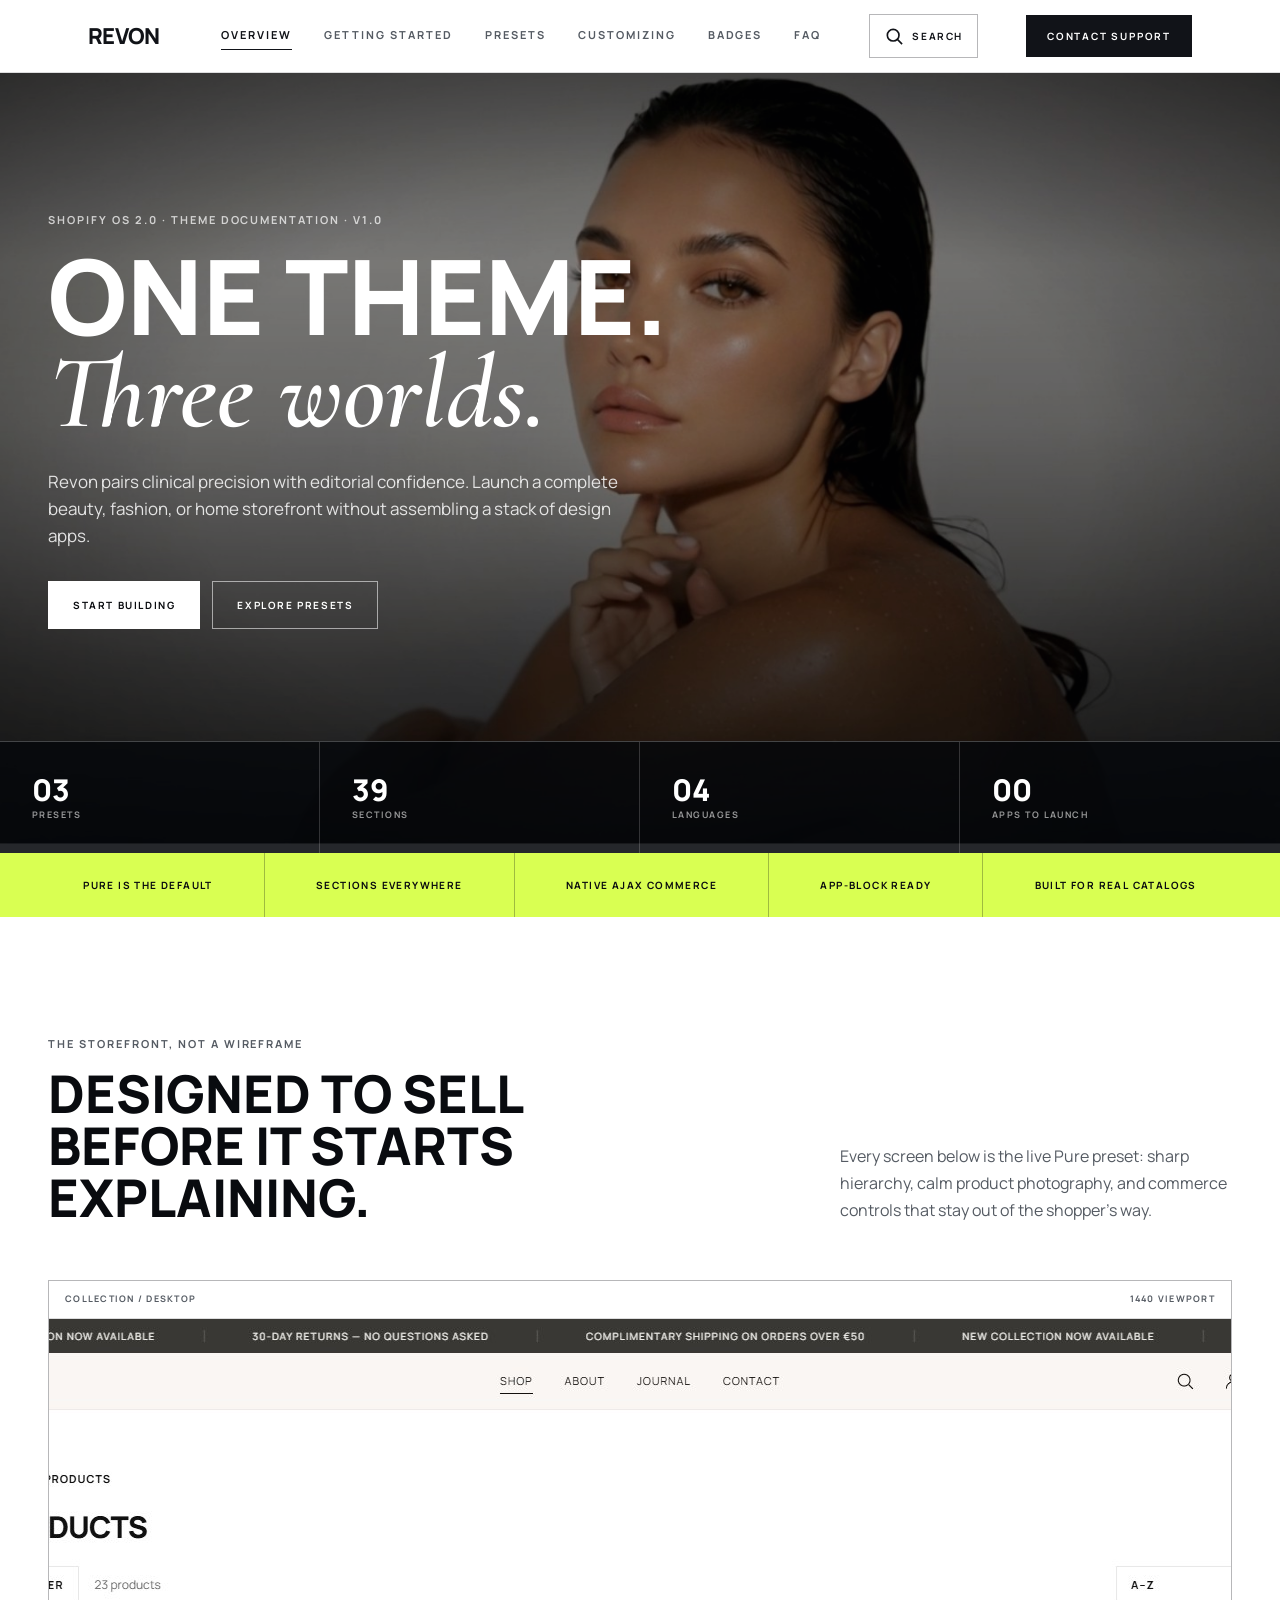
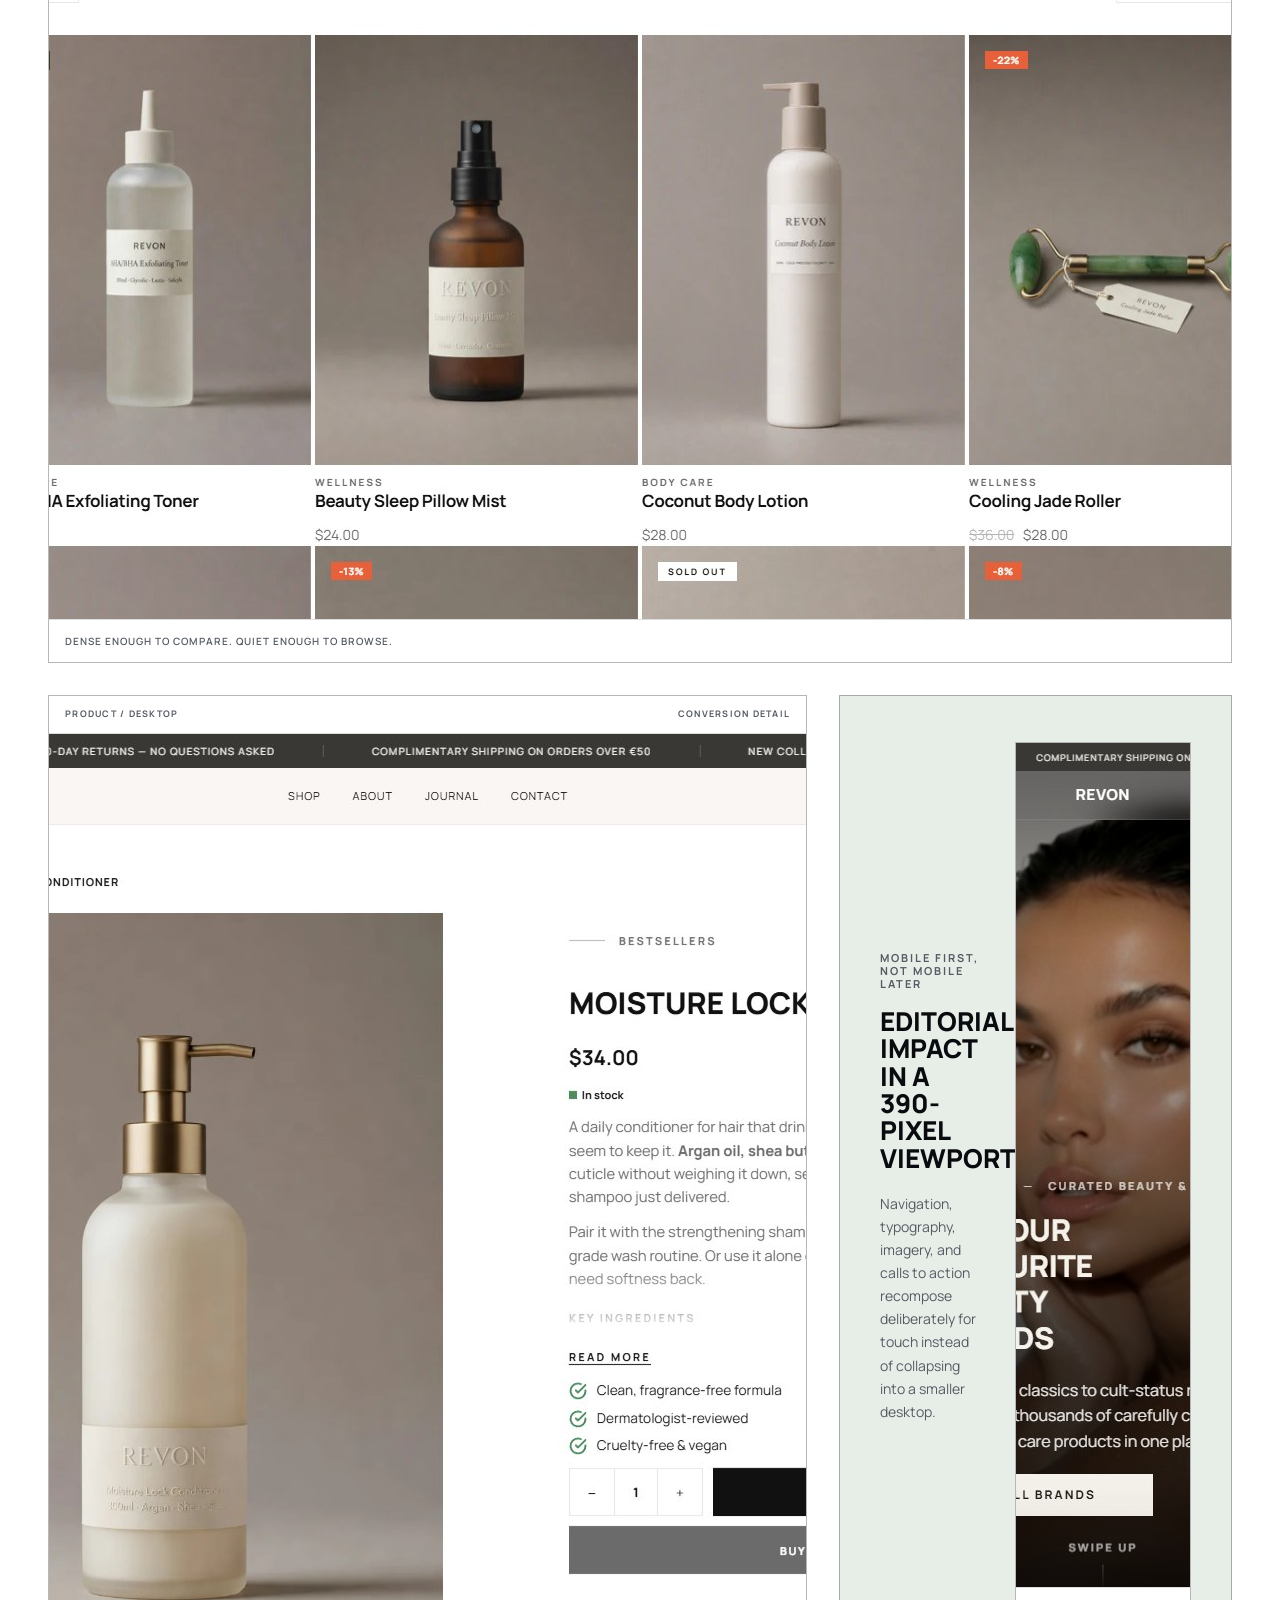
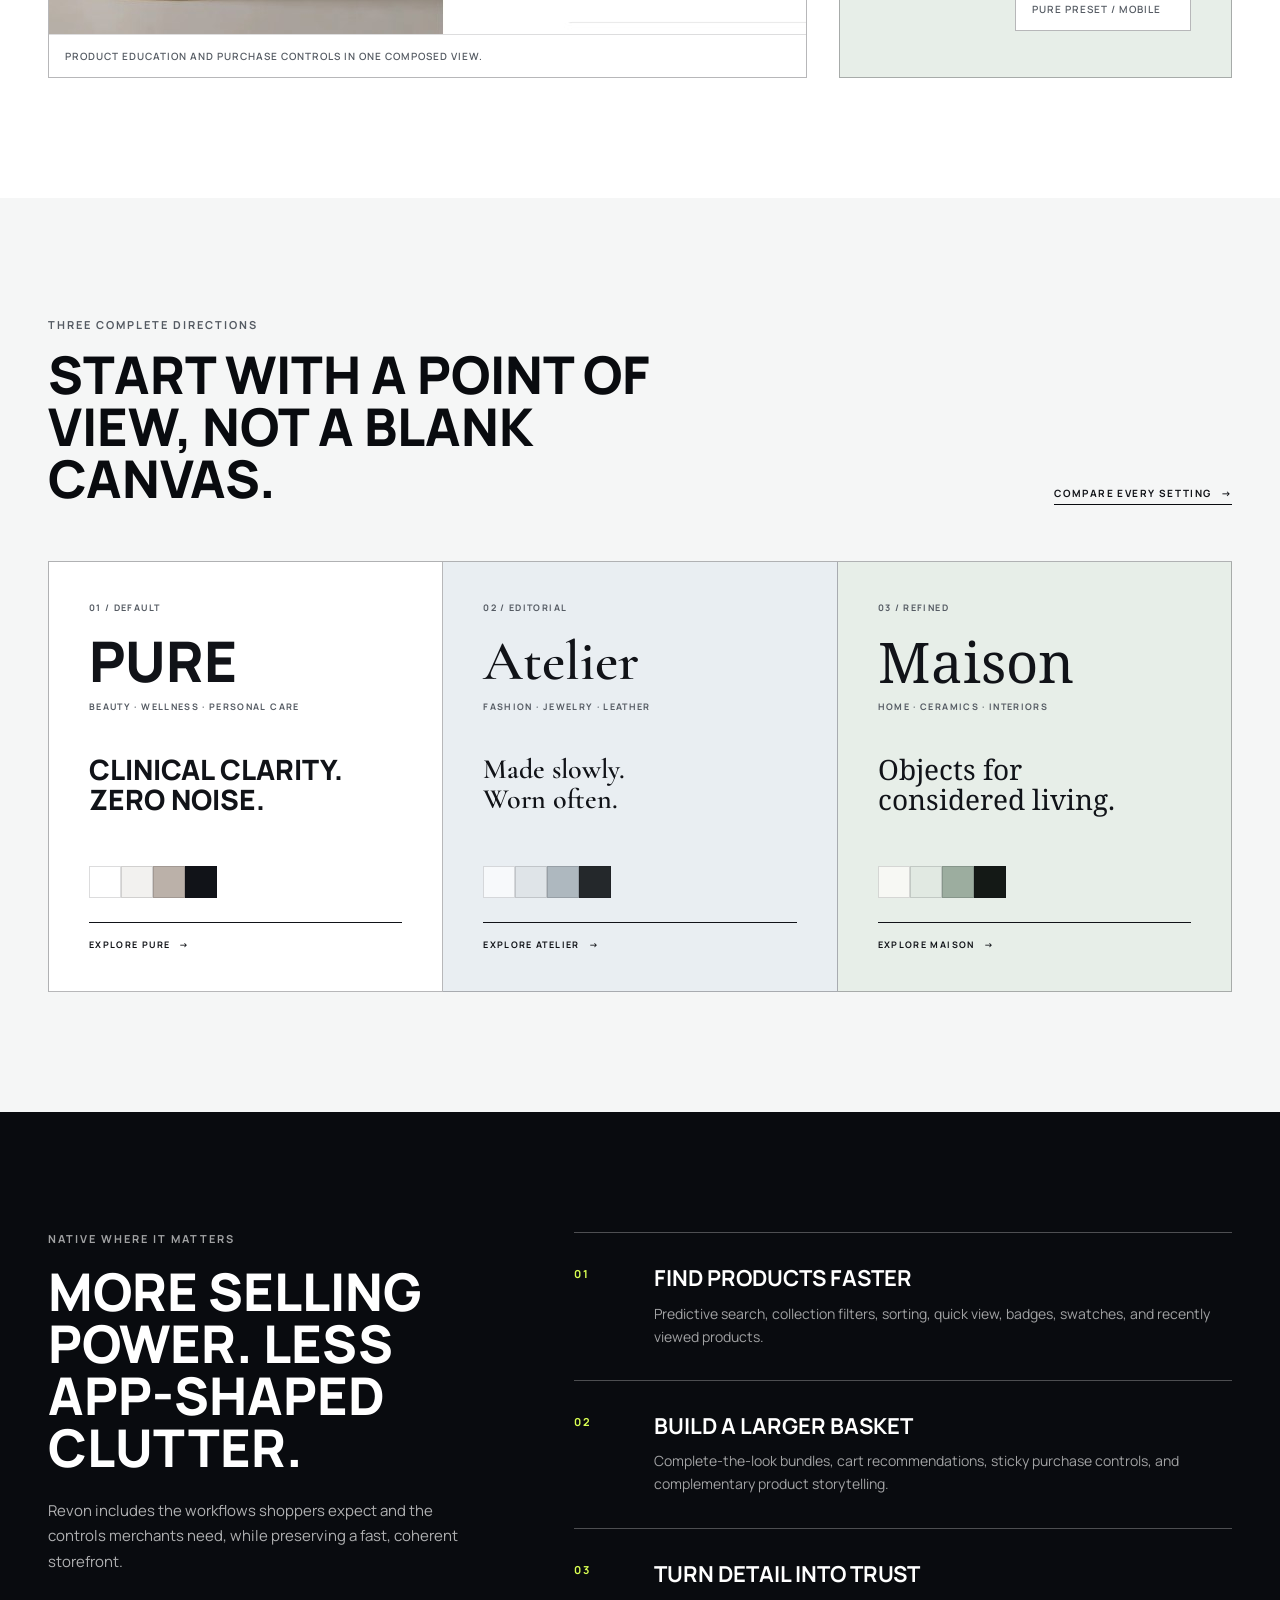
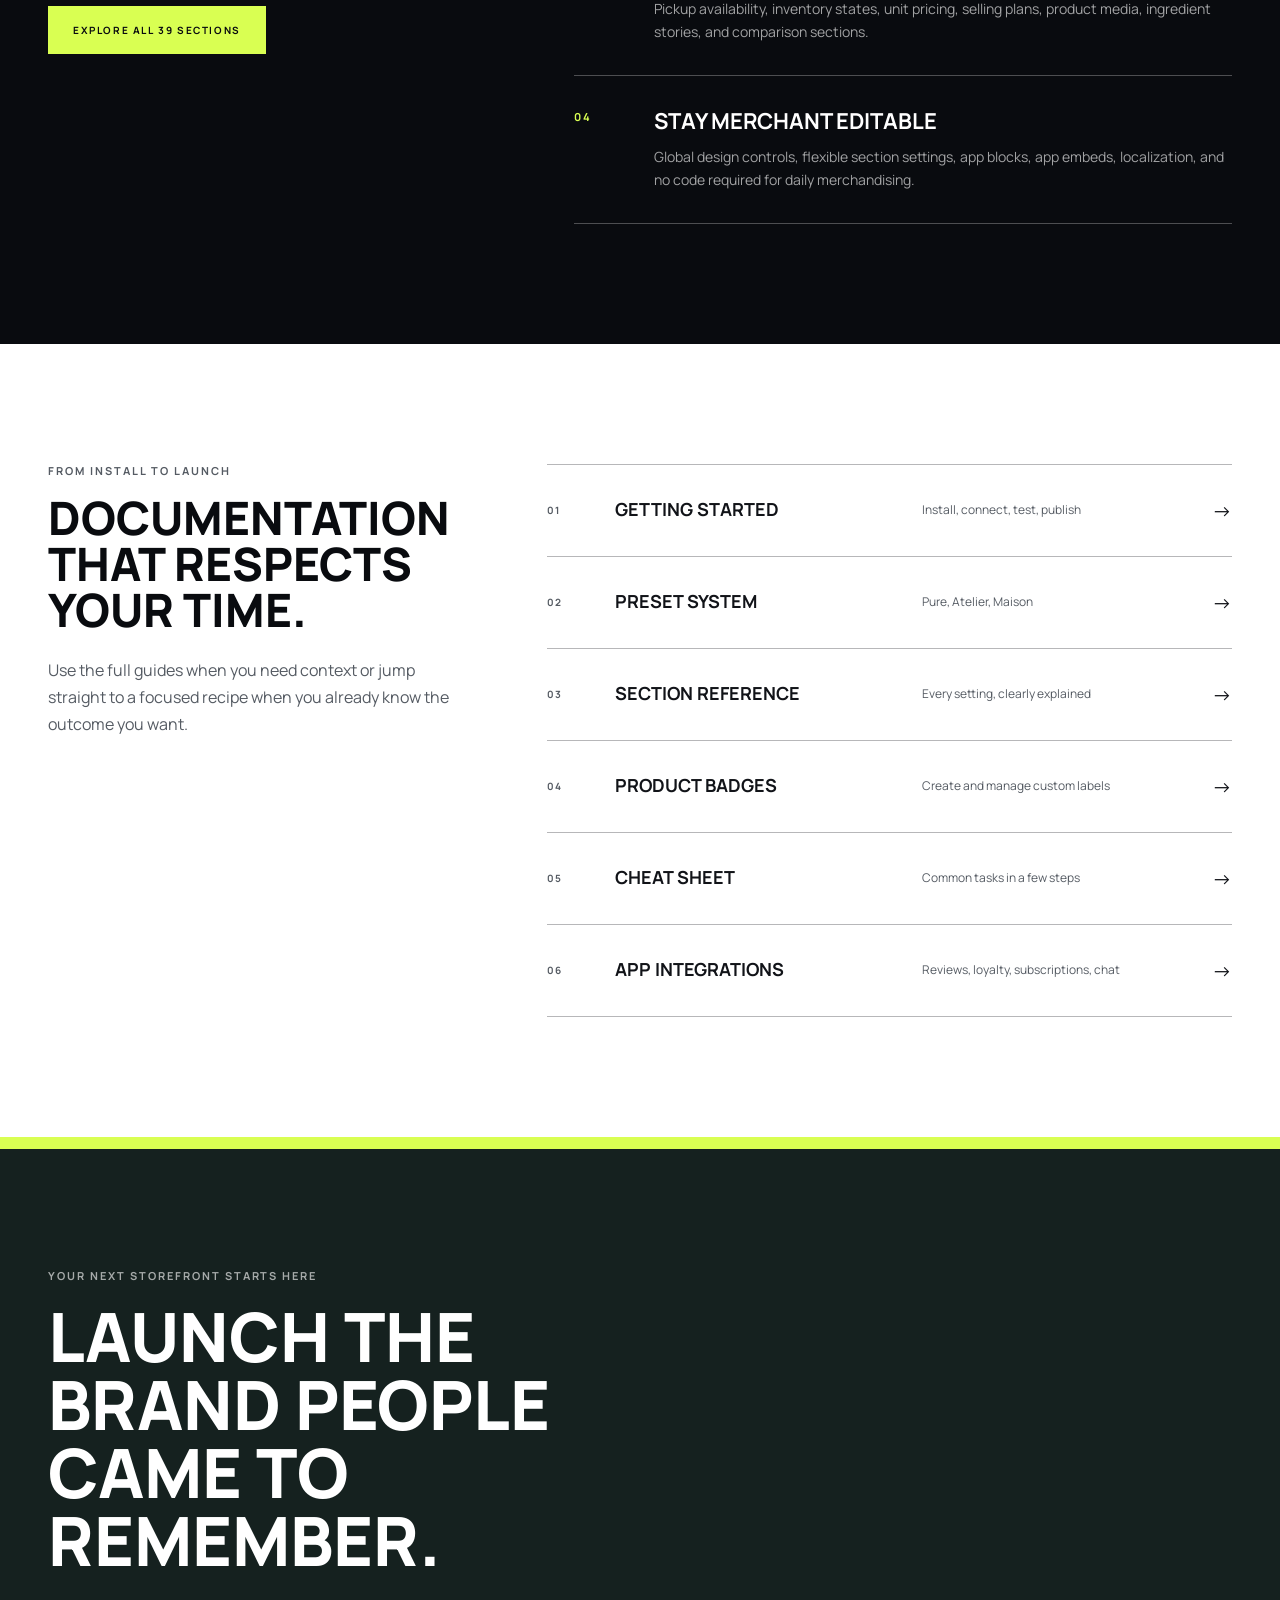
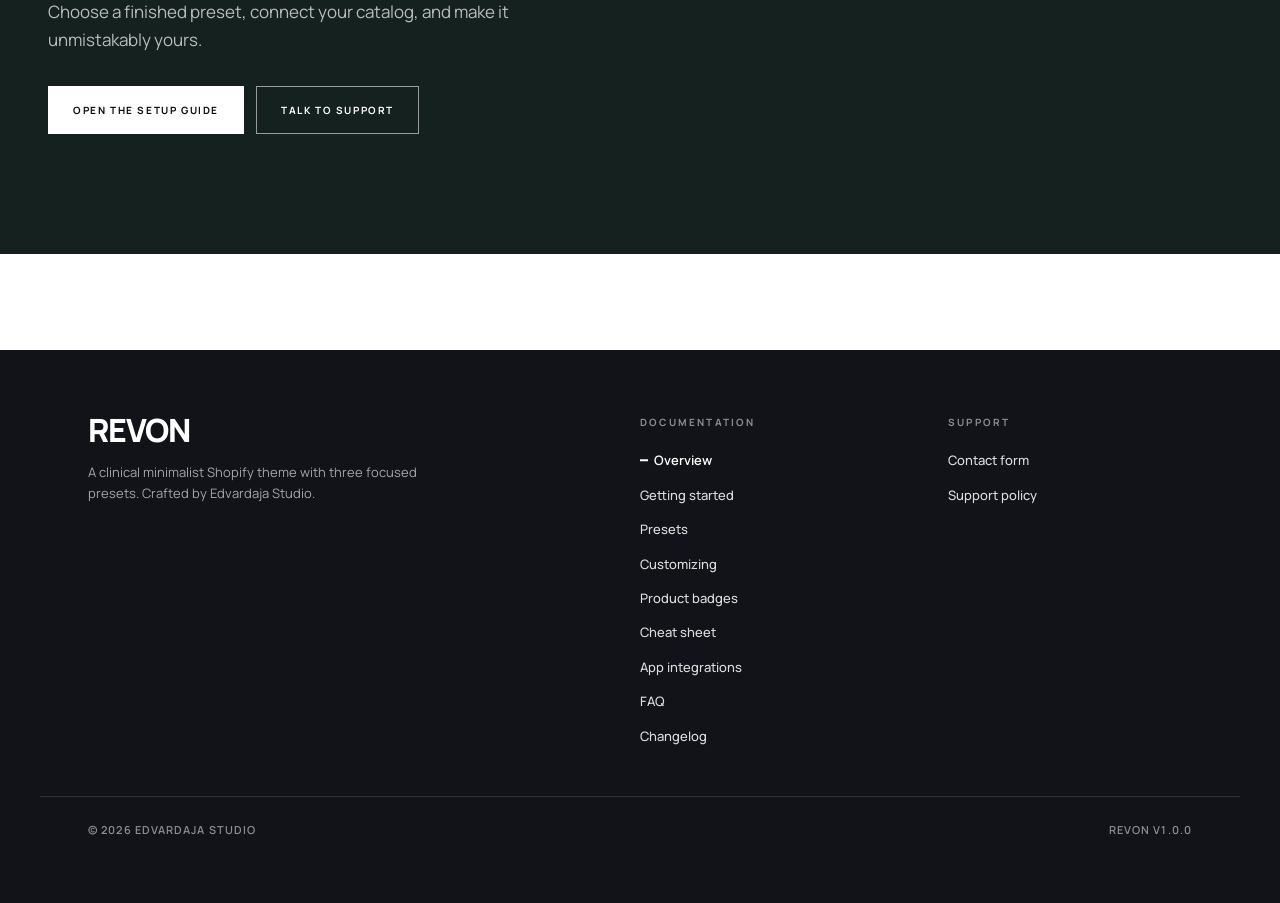
==== commit a344f99a: "Redesign Revon landing page" ====
--- a/index.html
+++ b/index.html
@@ -3,11 +3,12 @@
 <head>
 <meta charset="UTF-8">
 <meta name="viewport" content="width=device-width, initial-scale=1.0">
-<title>Revon — Theme documentation</title>
-<meta name="description" content="Documentation, setup guide, FAQs and support for the Revon Shopify theme.">
-<meta property="og:title" content="Revon — Theme documentation">
-<meta property="og:description" content="The complete guide to installing, customizing, and getting the most out of the Revon Shopify theme.">
+<title>Revon &mdash; Editorial Shopify theme for modern brands</title>
+<meta name="description" content="Meet Revon: a clinical, editorial Shopify OS 2.0 theme with three complete presets, 39 sections, and native conversion tools.">
+<meta property="og:title" content="Revon &mdash; One theme. Three distinct worlds.">
+<meta property="og:description" content="A precise, editorial Shopify theme for beauty, fashion, home, and lifestyle brands.">
 <meta property="og:type" content="website">
+<meta property="og:image" content="assets/revon-hero.jpg">
 <meta name="twitter:card" content="summary_large_image">
 <link rel="icon" type="image/svg+xml" href="favicon.svg">
 <link rel="preconnect" href="https://fonts.googleapis.com">
@@ -15,10 +16,10 @@
 <link href="https://fonts.googleapis.com/css2?family=Manrope:wght@400;500;600;700;800&family=Cormorant+Garamond:ital,wght@0,400;0,600;1,400&family=Noto+Serif:ital,wght@0,400;0,700;1,400&display=swap" rel="stylesheet">
 <link rel="stylesheet" href="styles.css">
 </head>
-<body>
+<body class="landing-page">
 <a href="#main" class="skip-link">Skip to content</a>
 
-<header class="site-header" role="banner">
+<header class="site-header">
   <div class="site-header__inner">
     <a href="index.html" class="site-header__brand">Revon</a>
     <nav class="site-nav" aria-label="Documentation">
@@ -35,15 +36,15 @@
     </button>
     <a href="support.html" class="site-header__cta">Contact support</a>
     <button class="site-header__menu-btn" type="button" data-mobile-open aria-expanded="false" aria-controls="mobile-drawer" aria-label="Open menu">
-      <svg viewBox="0 0 24 24" fill="none" stroke="currentColor" stroke-width="2" stroke-linecap="square"><line x1="3" y1="8" x2="21" y2="8"/><line x1="3" y1="16" x2="21" y2="16"/></svg>
+      <svg viewBox="0 0 24 24" fill="none" stroke="currentColor" stroke-width="2" stroke-linecap="square" aria-hidden="true"><line x1="3" y1="8" x2="21" y2="8"/><line x1="3" y1="16" x2="21" y2="16"/></svg>
     </button>
   </div>
 </header>
 
-<div class="mobile-drawer" id="mobile-drawer" aria-hidden="true" data-mobile-drawer>
+<div class="mobile-drawer" id="mobile-drawer" aria-hidden="true" data-mobile-drawer inert>
   <div class="mobile-drawer__head">
     <button class="mobile-drawer__close" type="button" data-mobile-close aria-label="Close menu">
-      <svg viewBox="0 0 24 24" fill="none" stroke="currentColor" stroke-width="2" stroke-linecap="square"><line x1="6" y1="6" x2="18" y2="18"/><line x1="18" y1="6" x2="6" y2="18"/></svg>
+      <svg viewBox="0 0 24 24" fill="none" stroke="currentColor" stroke-width="2" stroke-linecap="square" aria-hidden="true"><line x1="6" y1="6" x2="18" y2="18"/><line x1="18" y1="6" x2="6" y2="18"/></svg>
     </button>
   </div>
   <nav class="mobile-drawer__nav" aria-label="Mobile">
@@ -60,264 +61,158 @@
   </nav>
 </div>
 
-<main id="main">
-
-  <section class="hero">
-    <div class="hero__inner">
-      <p class="eyebrow hero__eyebrow"><span class="hero__eyebrow-dot"></span>Shopify theme · documentation · v1.0</p>
-      <h1 class="display hero__heading">Build a storefront worth <em class="display__accent">remembering.</em></h1>
-      <p class="lead hero__lead">
-        Three editorial presets. Thirty-nine conversion-ready sections. Badges,
-        countdowns, swatches, and upsells built in — no apps required. Revon gives
-        your brand a storefront that sells the way it looks, and this guide gets
-        you from install to live in an afternoon.
-      </p>
-      <ul class="hero__chips" aria-label="Built-in features">
-        <li class="hero__chip">Custom badges</li>
-        <li class="hero__chip">Countdown timers</li>
-        <li class="hero__chip">Variant swatches</li>
-        <li class="hero__chip">Complete-the-look</li>
-        <li class="hero__chip">Gift cards</li>
-        <li class="hero__chip">Instant AJAX cart &amp; filters</li>
-      </ul>
-      <div class="hero__actions">
-        <a href="getting-started.html" class="btn btn--primary btn--arrow">Get started</a>
-        <a href="presets.html" class="btn btn--secondary">See the presets</a>
-      </div>
-      <div class="hero__meta">
-        <div class="hero__meta-item">
-          <span class="hero__meta-value">3</span>
-          <span class="hero__meta-label">Complete presets</span>
+<main id="main" class="landing-main">
+  <section class="landing-hero" aria-labelledby="landing-title">
+    <img class="landing-hero__image" src="assets/revon-hero.jpg" alt="Revon Pure preset showing an editorial skincare campaign" width="1440" height="900" fetchpriority="high">
+    <div class="landing-hero__veil" aria-hidden="true"></div>
+    <div class="landing-hero__inner">
+      <p class="landing-kicker">Shopify OS 2.0 &middot; Theme documentation &middot; v1.0</p>
+      <h1 id="landing-title" class="landing-hero__title">One theme.<br><em>Three worlds.</em></h1>
+      <p class="landing-hero__lead">Revon pairs clinical precision with editorial confidence. Launch a complete beauty, fashion, or home storefront without assembling a stack of design apps.</p>
+      <div class="landing-hero__actions">
+        <a href="getting-started.html" class="landing-button landing-button--light">Start building</a>
+        <a href="presets.html" class="landing-button landing-button--ghost">Explore presets</a>
+      </div>
+    </div>
+    <dl class="landing-hero__metrics">
+      <div><dt>Presets</dt><dd>03</dd></div>
+      <div><dt>Sections</dt><dd>39</dd></div>
+      <div><dt>Languages</dt><dd>04</dd></div>
+      <div><dt>Apps to launch</dt><dd>00</dd></div>
+    </dl>
+  </section>
+
+  <section class="landing-signal" aria-label="Revon capabilities">
+    <span>Pure is the default</span>
+    <span>Sections everywhere</span>
+    <span>Native AJAX commerce</span>
+    <span>App-block ready</span>
+    <span>Built for real catalogs</span>
+  </section>
+
+  <section class="landing-section landing-showcase" aria-labelledby="showcase-title">
+    <div class="landing-section__head reveal">
+      <div>
+        <p class="landing-kicker landing-kicker--dark">The storefront, not a wireframe</p>
+        <h2 id="showcase-title" class="landing-heading">Designed to sell before it starts explaining.</h2>
+      </div>
+      <p class="landing-section__intro">Every screen below is the live Pure preset: sharp hierarchy, calm product photography, and commerce controls that stay out of the shopper's way.</p>
+    </div>
+
+    <figure class="storefront-frame storefront-frame--collection reveal">
+      <div class="storefront-frame__bar">
+        <span>Collection / desktop</span>
+        <span>1440 viewport</span>
+      </div>
+      <img src="assets/revon-collection.jpg" alt="Revon collection page with filtering, sorting, product imagery, badges, and prices" width="1440" height="900" loading="lazy">
+      <figcaption>Dense enough to compare. Quiet enough to browse.</figcaption>
+    </figure>
+
+    <div class="landing-showcase__pair">
+      <figure class="storefront-frame storefront-frame--product reveal">
+        <div class="storefront-frame__bar">
+          <span>Product / desktop</span>
+          <span>Conversion detail</span>
         </div>
-        <div class="hero__meta-item">
-          <span class="hero__meta-value">39</span>
-          <span class="hero__meta-label">Addable sections</span>
+        <img src="assets/revon-product.jpg" alt="Revon product page with gallery, product details, benefits, quantity controls, and add to cart" width="1440" height="900" loading="lazy">
+        <figcaption>Product education and purchase controls in one composed view.</figcaption>
+      </figure>
+
+      <div class="landing-mobile-story reveal">
+        <div class="landing-mobile-story__copy">
+          <p class="landing-kicker landing-kicker--dark">Mobile first, not mobile later</p>
+          <h3>Editorial impact in a 390-pixel viewport.</h3>
+          <p>Navigation, typography, imagery, and calls to action recompose deliberately for touch instead of collapsing into a smaller desktop.</p>
         </div>
-        <div class="hero__meta-item">
-          <span class="hero__meta-value">4</span>
-          <span class="hero__meta-label">Languages</span>
-        </div>
-        <div class="hero__meta-item">
-          <span class="hero__meta-value">0</span>
-          <span class="hero__meta-label">Apps required</span>
-        </div>
-      </div>
-    </div>
-  </section>
-
-  <div class="marquee" aria-hidden="true">
-    <div class="marquee__track">
-      <span class="marquee__part">Three complete presets · Thirty-nine sections · Zero apps required · Four languages · Shopify OS 2.0 · Editorial by design ·&nbsp;</span>
-      <span class="marquee__part">Three complete presets · Thirty-nine sections · Zero apps required · Four languages · Shopify OS 2.0 · Editorial by design ·&nbsp;</span>
-    </div>
-  </div>
-
-  <section class="section">
-    <div class="section-head reveal">
-      <div class="section-head__title">
-        <p class="eyebrow">Three voices, one theme</p>
-        <h2 class="h2">Pick a preset, get a finished store.</h2>
-      </div>
-      <a href="presets.html" class="btn btn--secondary">Compare presets</a>
-    </div>
-
-    <div class="preset-grid">
-      <a href="presets.html#pure" class="preset-card preset-card--pure reveal">
-        <span class="preset-card__num">Preset 01</span>
-        <span class="preset-card__name">Pure</span>
-        <span class="preset-card__vertical">Beauty · Wellness · Fragrance</span>
-        <div class="preset-card__swatches" aria-hidden="true">
-          <span class="preset-card__swatch preset-card__swatch--bordered" style="background:#ffffff"></span>
-          <span class="preset-card__swatch" style="background:#f5f5f4"></span>
-          <span class="preset-card__swatch" style="background:#171818"></span>
-          <span class="preset-card__swatch" style="background:#1c1b18"></span>
-        </div>
-        <p class="preset-card__body">A direct clinical look on pure white. Built for beauty, wellness, personal-care, and supplement brands, with structured product education and evidence-led sections. Pure is the default preset.</p>
-        <span class="preset-card__link">See preset</span>
+        <figure class="storefront-mobile">
+          <img src="assets/revon-mobile.jpg" alt="Revon Pure preset homepage on mobile" width="390" height="844" loading="lazy">
+          <figcaption>Pure preset / mobile</figcaption>
+        </figure>
+      </div>
+    </div>
+  </section>
+
+  <section class="landing-section landing-presets" aria-labelledby="presets-title">
+    <div class="landing-section__head reveal">
+      <div>
+        <p class="landing-kicker landing-kicker--dark">Three complete directions</p>
+        <h2 id="presets-title" class="landing-heading">Start with a point of view, not a blank canvas.</h2>
+      </div>
+      <a href="presets.html" class="landing-text-link">Compare every setting</a>
+    </div>
+
+    <div class="landing-preset-grid">
+      <a href="presets.html#pure" class="landing-preset landing-preset--pure reveal">
+        <span class="landing-preset__index">01 / Default</span>
+        <strong class="landing-preset__name">Pure</strong>
+        <span class="landing-preset__market">Beauty &middot; Wellness &middot; Personal care</span>
+        <span class="landing-preset__sample">Clinical clarity. Zero noise.</span>
+        <span class="landing-preset__palette" role="img" aria-label="Pure color palette"><i></i><i></i><i></i><i></i></span>
+        <span class="landing-preset__link">Explore Pure</span>
       </a>
-      <a href="presets.html#atelier" class="preset-card preset-card--atelier reveal">
-        <span class="preset-card__num">Preset 02</span>
-        <span class="preset-card__name preset-card__name--atelier">Atelier</span>
-        <span class="preset-card__vertical">Slow fashion · Jewelry · Leather</span>
-        <div class="preset-card__swatches" aria-hidden="true">
-          <span class="preset-card__swatch preset-card__swatch--bordered" style="background:#f7f9fb"></span>
-          <span class="preset-card__swatch" style="background:#eceef0"></span>
-          <span class="preset-card__swatch" style="background:#c6c6ce"></span>
-          <span class="preset-card__swatch" style="background:#191c1e"></span>
-        </div>
-        <p class="preset-card__body">An elegant serif look in soft paper grey. Built for slow fashion, jewelry, and leather brands. Includes lookbook grids, magazine-style layouts, and clickable outfit photos.</p>
-        <span class="preset-card__link">See preset</span>
+      <a href="presets.html#atelier" class="landing-preset landing-preset--atelier reveal">
+        <span class="landing-preset__index">02 / Editorial</span>
+        <strong class="landing-preset__name">Atelier</strong>
+        <span class="landing-preset__market">Fashion &middot; Jewelry &middot; Leather</span>
+        <span class="landing-preset__sample">Made slowly.<br>Worn often.</span>
+        <span class="landing-preset__palette" role="img" aria-label="Atelier color palette"><i></i><i></i><i></i><i></i></span>
+        <span class="landing-preset__link">Explore Atelier</span>
       </a>
-      <a href="presets.html#maison" class="preset-card preset-card--maison reveal">
-        <span class="preset-card__num">Preset 03</span>
-        <span class="preset-card__name preset-card__name--maison">Maison</span>
-        <span class="preset-card__vertical">Home · Ceramics · Scent · Interiors</span>
-        <div class="preset-card__swatches" aria-hidden="true">
-          <span class="preset-card__swatch preset-card__swatch--bordered" style="background:#f7f8f4"></span>
-          <span class="preset-card__swatch" style="background:#e8ece8"></span>
-          <span class="preset-card__swatch" style="background:#bfc8c4"></span>
-          <span class="preset-card__swatch" style="background:#0e1011"></span>
-        </div>
-        <p class="preset-card__body">A refined serif look in calm sage. Built for home, ceramics, and lifestyle brands. Includes room plans, mood boards, and long-form storytelling.</p>
-        <span class="preset-card__link">See preset</span>
+      <a href="presets.html#maison" class="landing-preset landing-preset--maison reveal">
+        <span class="landing-preset__index">03 / Refined</span>
+        <strong class="landing-preset__name">Maison</strong>
+        <span class="landing-preset__market">Home &middot; Ceramics &middot; Interiors</span>
+        <span class="landing-preset__sample">Objects for<br>considered living.</span>
+        <span class="landing-preset__palette" role="img" aria-label="Maison color palette"><i></i><i></i><i></i><i></i></span>
+        <span class="landing-preset__link">Explore Maison</span>
       </a>
     </div>
   </section>
 
-  <section class="section">
-    <div class="section-head reveal">
-      <div class="section-head__title">
-        <p class="eyebrow">Six headliners</p>
-        <h2 class="h2">Sections your customers will remember.</h2>
-      </div>
-      <a href="customizing.html" class="btn btn--secondary">View all 39 sections</a>
-    </div>
-
-    <div class="feature-grid">
-      <a href="customizing.html#storytelling" class="feature-card reveal">
-        <span class="feature-card__num">Hero</span>
-        <h3 class="feature-card__title">Hero</h3>
-        <p class="feature-card__body">One screen, one message, one CTA. A full-bleed opener that sets the tone before a single word is read.</p>
-        <span class="feature-card__link">Section reference</span>
-      </a>
-      <a href="customizing.html#storytelling" class="feature-card reveal">
-        <span class="feature-card__num">Proof</span>
-        <h3 class="feature-card__title">Clinical results</h3>
-        <p class="feature-card__body">Turn evidence into sales — a stat, a claim, and a source line. Trust your shoppers can verify.</p>
-        <span class="feature-card__link">Section reference</span>
-      </a>
-      <a href="customizing.html#storytelling" class="feature-card reveal">
-        <span class="feature-card__num">Story</span>
-        <h3 class="feature-card__title">Key ingredients</h3>
-        <p class="feature-card__body">Show what's inside and why it matters — photo, story, and a link straight to the product it's in.</p>
-        <span class="feature-card__link">Section reference</span>
-      </a>
-      <a href="customizing.html#storytelling" class="feature-card reveal">
-        <span class="feature-card__num">Compare</span>
-        <h3 class="feature-card__title">Before / after</h3>
-        <p class="feature-card__body">A drag slider that lets shoppers see the difference for themselves — the most convincing pixels on your homepage.</p>
-        <span class="feature-card__link">Section reference</span>
-      </a>
-      <a href="customizing.html#commerce" class="feature-card reveal">
-        <span class="feature-card__num">Shop</span>
-        <h3 class="feature-card__title">Shop the look</h3>
-        <p class="feature-card__body">Tag products right on a photo. Shoppers tap a hotspot, see the product, and add it to cart — without leaving the image.</p>
-        <span class="feature-card__link">Section reference</span>
-      </a>
-      <a href="customizing.html#storytelling" class="feature-card reveal">
-        <span class="feature-card__num">Editorial</span>
-        <h3 class="feature-card__title">Editorial mosaic</h3>
-        <p class="feature-card__body">Magazine-grade photo grids that make your store read like a publication, not a product list.</p>
-        <span class="feature-card__link">Section reference</span>
-      </a>
-    </div>
-  </section>
-
-  <section class="section">
-    <div class="section-head reveal">
-      <div class="section-head__title">
-        <p class="eyebrow">The guide</p>
-        <h2 class="h2">Everything you need, nothing you don't.</h2>
-      </div>
-    </div>
-
-    <div class="feature-grid">
-      <a href="getting-started.html" class="feature-card reveal">
-        <span class="feature-card__num">01 · Setup</span>
-        <h3 class="feature-card__title">Getting started</h3>
-        <p class="feature-card__body">Install the right preset, connect real store data, configure templates, test commerce, and publish with confidence.</p>
-        <span class="feature-card__link">Read guide</span>
-      </a>
-      <a href="presets.html" class="feature-card reveal">
-        <span class="feature-card__num">02 · Style</span>
-        <h3 class="feature-card__title">Presets</h3>
-        <p class="feature-card__body">Three ready-made styles — Pure, Atelier, and Maison. Each comes with its own fonts, colors, and homepage.</p>
-        <span class="feature-card__link">Browse presets</span>
-      </a>
-      <a href="customizing.html" class="feature-card reveal">
-        <span class="feature-card__num">03 · Reference</span>
-        <h3 class="feature-card__title">Customizing</h3>
-        <p class="feature-card__body">How to use every section, plus colors, fonts, layout, and theme settings. The full reference.</p>
-        <span class="feature-card__link">Explore options</span>
-      </a>
-      <a href="cheatsheet.html" class="feature-card reveal">
-        <span class="feature-card__num">04 · Quick</span>
-        <h3 class="feature-card__title">Cheat sheet</h3>
-        <p class="feature-card__body">The most common tasks as 2- or 3-step recipes. Change the logo, switch a preset, set up swatches, and more.</p>
-        <span class="feature-card__link">See recipes</span>
-      </a>
-      <a href="apps.html" class="feature-card reveal">
-        <span class="feature-card__num">05 · Apps</span>
-        <h3 class="feature-card__title">App integrations</h3>
-        <p class="feature-card__body">How Revon works with email, subscriptions, reviews, loyalty, wishlists, and chat apps.</p>
-        <span class="feature-card__link">Browse apps</span>
-      </a>
-      <a href="faq.html" class="feature-card reveal">
-        <span class="feature-card__num">06 · Answers</span>
-        <h3 class="feature-card__title">FAQ</h3>
-        <p class="feature-card__body">Common questions answered — installing, presets, premium sections, speed, and apps.</p>
-        <span class="feature-card__link">Browse Q&amp;A</span>
-      </a>
-    </div>
-  </section>
-
-  <section class="section">
-    <div class="container-narrow reveal">
-      <p class="eyebrow">Built in</p>
-      <h2 class="h2" style="margin-top:var(--space-md)">Features other themes sell as apps.</h2>
-      <p class="lead" style="margin-top:var(--space-md)">Custom badges, countdown timers, variant swatches, complete-the-look upsells, gift cards with personal messages — all native, all free, all working the moment you install. And when you do want apps, Revon supports app blocks, app embeds, and Shopify selling plans out of the box.</p>
-
-      <div class="stat-strip">
-        <div class="stat-strip__item">
-          <div class="stat-strip__value">OS 2.0</div>
-          <div class="stat-strip__label">Section everywhere</div>
-        </div>
-        <div class="stat-strip__item">
-          <div class="stat-strip__value">3D</div>
-          <div class="stat-strip__label">Product media</div>
-        </div>
-        <div class="stat-strip__item">
-          <div class="stat-strip__value">A11Y</div>
-          <div class="stat-strip__label">Access foundations</div>
-        </div>
-        <div class="stat-strip__item">
-          <div class="stat-strip__value">SEO</div>
-          <div class="stat-strip__label">Rich Google snippets</div>
-        </div>
-      </div>
-
-      <ul class="prose" style="max-width:none; display:grid; grid-template-columns:1fr 1fr; gap:8px 32px; padding-top:var(--space-md)">
-        <li>Three ready-made styles (Pure, Atelier, Maison)</li>
-        <li>39 addable section types for commerce, storytelling, trust, and utility</li>
-        <li>Color and image swatches for product variants</li>
-        <li><a href="badges.html">Per-product custom card badges — tag a product <code>badge:Top Seller</code> and it shows on the card</a></li>
-        <li>Countdown timer for launches and sales — homepage section and a "sale ends in" bar on the product page</li>
-        <li>Color swatches on product cards, previewing each variant's image on hover</li>
-        <li>Complete-the-look: hand-picked companions with a one-tap "add selected to cart"</li>
-        <li>Dedicated gift card page with selectable amounts and the buyer's personal message</li>
-        <li>3D models and videos in the product gallery</li>
-        <li>Subscriptions through Shopify selling plans</li>
-        <li>Sell in multiple currencies and 4 built-in languages (EN, DE, ES, FR)</li>
-        <li>Accelerated checkout and Shopify payment terms when eligible</li>
-        <li>Discounts shown on each item and at the cart total</li>
-        <li>Unit pricing (€/100g) for regions that require it</li>
-        <li>Smart image cropping — you pick the focal point, Revon respects it</li>
-      </ul>
-    </div>
-  </section>
-
-  <section class="section section--cta">
-    <div class="cta-block reveal">
-      <p class="eyebrow">Ready to launch</p>
-      <h2 class="h2 cta-block__heading">Your store could look like this by <em class="display__accent">tonight.</em></h2>
-      <p class="lead">Pick a preset, connect your catalog, and publish. The setup guide takes you from install to live in one sitting — every step in plain language.</p>
-      <div class="cta-block__actions">
-        <a href="getting-started.html" class="btn btn--primary btn--arrow">Start the setup guide</a>
-        <a href="presets.html" class="btn btn--secondary">Compare presets</a>
-      </div>
-    </div>
-  </section>
-
+  <section class="landing-capabilities" aria-labelledby="capabilities-title">
+    <div class="landing-capabilities__inner">
+      <div class="landing-capabilities__lead reveal">
+        <p class="landing-kicker landing-kicker--light">Native where it matters</p>
+        <h2 id="capabilities-title">More selling power. Less app-shaped clutter.</h2>
+        <p>Revon includes the workflows shoppers expect and the controls merchants need, while preserving a fast, coherent storefront.</p>
+        <a href="customizing.html" class="landing-button landing-button--signal">Explore all 39 sections</a>
+      </div>
+      <ol class="landing-capability-list">
+        <li class="reveal"><span>01</span><div><strong>Find products faster</strong><p>Predictive search, collection filters, sorting, quick view, badges, swatches, and recently viewed products.</p></div></li>
+        <li class="reveal"><span>02</span><div><strong>Build a larger basket</strong><p>Complete-the-look bundles, cart recommendations, sticky purchase controls, and complementary product storytelling.</p></div></li>
+        <li class="reveal"><span>03</span><div><strong>Turn detail into trust</strong><p>Pickup availability, inventory states, unit pricing, selling plans, product media, ingredient stories, and comparison sections.</p></div></li>
+        <li class="reveal"><span>04</span><div><strong>Stay merchant editable</strong><p>Global design controls, flexible section settings, app blocks, app embeds, localization, and no code required for daily merchandising.</p></div></li>
+      </ol>
+    </div>
+  </section>
+
+  <section class="landing-section landing-path" aria-labelledby="path-title">
+    <div class="landing-path__intro reveal">
+      <p class="landing-kicker landing-kicker--dark">From install to launch</p>
+      <h2 id="path-title" class="landing-heading">Documentation that respects your time.</h2>
+      <p>Use the full guides when you need context or jump straight to a focused recipe when you already know the outcome you want.</p>
+    </div>
+    <nav class="landing-path__links" aria-label="Documentation guides">
+      <a href="getting-started.html" class="reveal"><span>01</span><strong>Getting started</strong><small>Install, connect, test, publish</small></a>
+      <a href="presets.html" class="reveal"><span>02</span><strong>Preset system</strong><small>Pure, Atelier, Maison</small></a>
+      <a href="customizing.html" class="reveal"><span>03</span><strong>Section reference</strong><small>Every setting, clearly explained</small></a>
+      <a href="badges.html" class="reveal"><span>04</span><strong>Product badges</strong><small>Create and manage custom labels</small></a>
+      <a href="cheatsheet.html" class="reveal"><span>05</span><strong>Cheat sheet</strong><small>Common tasks in a few steps</small></a>
+      <a href="apps.html" class="reveal"><span>06</span><strong>App integrations</strong><small>Reviews, loyalty, subscriptions, chat</small></a>
+    </nav>
+  </section>
+
+  <section class="landing-final" aria-labelledby="final-title">
+    <div class="landing-final__inner reveal">
+      <p class="landing-kicker landing-kicker--light">Your next storefront starts here</p>
+      <h2 id="final-title">Launch the brand people came to remember.</h2>
+      <p>Choose a finished preset, connect your catalog, and make it unmistakably yours.</p>
+      <div class="landing-final__actions">
+        <a href="getting-started.html" class="landing-button landing-button--light">Open the setup guide</a>
+        <a href="support.html" class="landing-button landing-button--ghost">Talk to support</a>
+      </div>
+    </div>
+  </section>
 </main>
 
 <footer class="site-footer">
@@ -349,7 +244,7 @@
     </div>
   </div>
   <div class="site-footer__bottom">
-    <span>© 2026 Edvardaja Studio</span>
+    <span>&copy; 2026 Edvardaja Studio</span>
     <span>Revon v1.0.0</span>
   </div>
 </footer>
--- a/styles.css
+++ b/styles.css
@@ -2274,3 +2274,773 @@
   z-index: 200;
   pointer-events: none;
 }
+
+/* Landing page ---------------------------------------------------------- */
+.landing-page {
+  --landing-width: 1320px;
+  --landing-signal: #d9ff52;
+  --landing-cool: #e9eef2;
+  --landing-sage: #e7eee8;
+  --landing-ink: #090b0f;
+}
+
+.landing-main {
+  background: var(--color-white);
+}
+
+.landing-kicker {
+  margin: 0;
+  color: rgba(255, 255, 255, 0.72);
+  font-size: 11px;
+  font-weight: var(--fw-bold);
+  letter-spacing: 0.18em;
+  line-height: 1.2;
+  text-transform: uppercase;
+}
+
+.landing-kicker--dark { color: var(--color-muted); }
+.landing-kicker--light { color: rgba(255, 255, 255, 0.62); }
+
+.landing-hero {
+  position: relative;
+  height: clamp(620px, calc(100svh - var(--header-height) - 48px), 780px);
+  min-height: 620px;
+  overflow: hidden;
+  color: var(--color-white);
+  background: var(--landing-ink);
+}
+
+.landing-hero__image,
+.landing-hero__veil {
+  position: absolute;
+  inset: 0;
+  width: 100%;
+  height: 100%;
+}
+
+.landing-hero__image {
+  object-fit: cover;
+  object-position: center center;
+}
+
+.landing-hero__veil {
+  background: rgba(4, 5, 8, 0.28);
+}
+
+.landing-hero__inner {
+  position: relative;
+  z-index: 1;
+  width: min(100%, var(--landing-width));
+  height: 100%;
+  margin: 0 auto;
+  padding: 72px 48px 156px;
+  display: flex;
+  flex-direction: column;
+  align-items: flex-start;
+  justify-content: center;
+}
+
+.landing-hero__title {
+  max-width: 10ch;
+  margin-top: 24px;
+  color: var(--color-white);
+  font-size: 104px;
+  font-weight: var(--fw-extrabold);
+  letter-spacing: 0;
+  line-height: 0.88;
+  text-transform: uppercase;
+}
+
+.landing-hero__title em {
+  font-family: 'Cormorant Garamond', 'Times New Roman', serif;
+  font-style: italic;
+  font-weight: 600;
+  letter-spacing: 0;
+  text-transform: none;
+}
+
+.landing-hero__lead {
+  max-width: 58ch;
+  margin-top: 28px;
+  color: rgba(255, 255, 255, 0.84);
+  font-size: 17px;
+  line-height: 1.6;
+}
+
+.landing-hero__actions,
+.landing-final__actions {
+  display: flex;
+  flex-wrap: wrap;
+  gap: 12px;
+  margin-top: 32px;
+}
+
+.landing-button {
+  min-height: 48px;
+  padding: 0 24px;
+  display: inline-flex;
+  align-items: center;
+  justify-content: center;
+  border: 1px solid currentColor;
+  font-size: 10px;
+  font-weight: var(--fw-bold);
+  letter-spacing: 0.16em;
+  line-height: 1;
+  text-transform: uppercase;
+  transition: background var(--duration-fast) var(--ease-out), color var(--duration-fast) var(--ease-out), border-color var(--duration-fast) var(--ease-out);
+}
+
+.landing-button--light {
+  color: var(--landing-ink);
+  background: var(--color-white);
+  border-color: var(--color-white);
+}
+
+.landing-button--light:hover,
+.landing-button--light:focus-visible {
+  color: var(--color-white);
+  background: transparent;
+}
+
+.landing-button--ghost {
+  color: var(--color-white);
+  background: transparent;
+  border-color: rgba(255, 255, 255, 0.56);
+}
+
+.landing-button--ghost:hover,
+.landing-button--ghost:focus-visible {
+  color: var(--landing-ink);
+  background: var(--color-white);
+  border-color: var(--color-white);
+}
+
+.landing-button--signal {
+  margin-top: 32px;
+  color: var(--landing-ink);
+  background: var(--landing-signal);
+  border-color: var(--landing-signal);
+}
+
+.landing-button--signal:hover,
+.landing-button--signal:focus-visible {
+  color: var(--landing-signal);
+  background: transparent;
+}
+
+.landing-hero__metrics {
+  position: absolute;
+  z-index: 2;
+  right: 0;
+  bottom: 0;
+  left: 0;
+  min-height: 112px;
+  margin: 0;
+  display: grid;
+  grid-template-columns: repeat(4, 1fr);
+  background: rgba(6, 8, 11, 0.82);
+  border-top: 1px solid rgba(255, 255, 255, 0.24);
+}
+
+.landing-hero__metrics > div {
+  padding: 20px 32px;
+  display: flex;
+  flex-direction: column-reverse;
+  justify-content: center;
+  border-right: 1px solid rgba(255, 255, 255, 0.18);
+}
+
+.landing-hero__metrics > div:last-child { border-right: 0; }
+
+.landing-hero__metrics dt {
+  margin-top: 5px;
+  color: rgba(255, 255, 255, 0.58);
+  font-size: 9px;
+  font-weight: var(--fw-bold);
+  letter-spacing: 0.16em;
+  line-height: 1.2;
+  text-transform: uppercase;
+}
+
+.landing-hero__metrics dd {
+  color: var(--color-white);
+  font-size: 30px;
+  font-weight: var(--fw-extrabold);
+  letter-spacing: 0;
+  line-height: 1;
+}
+
+.landing-signal {
+  min-height: 64px;
+  padding: 0 32px;
+  display: flex;
+  align-items: stretch;
+  overflow-x: auto;
+  color: var(--landing-ink);
+  background: var(--landing-signal);
+  scrollbar-width: none;
+}
+
+.landing-signal::-webkit-scrollbar { display: none; }
+
+.landing-signal span {
+  min-width: 210px;
+  padding: 0 24px;
+  display: flex;
+  flex: 1 0 auto;
+  align-items: center;
+  justify-content: center;
+  border-right: 1px solid rgba(9, 11, 15, 0.28);
+  font-size: 10px;
+  font-weight: var(--fw-bold);
+  letter-spacing: 0.14em;
+  line-height: 1.2;
+  text-align: center;
+  text-transform: uppercase;
+  white-space: nowrap;
+}
+
+.landing-signal span:last-child { border-right: 0; }
+
+.landing-section {
+  padding: 120px 48px;
+}
+
+.landing-section__head {
+  width: min(100%, var(--landing-width));
+  margin: 0 auto 56px;
+  display: grid;
+  grid-template-columns: minmax(0, 1.3fr) minmax(280px, 0.7fr);
+  gap: 64px;
+  align-items: end;
+}
+
+.landing-heading {
+  max-width: 18ch;
+  margin-top: 18px;
+  color: var(--landing-ink);
+  font-size: 52px;
+  font-weight: var(--fw-extrabold);
+  letter-spacing: 0;
+  line-height: 1;
+  text-transform: uppercase;
+}
+
+.landing-section__intro,
+.landing-path__intro > p:last-child {
+  color: var(--color-muted);
+  font-size: 16px;
+  line-height: 1.7;
+}
+
+.landing-text-link {
+  justify-self: end;
+  padding-bottom: 5px;
+  border-bottom: 1px solid var(--landing-ink);
+  font-size: 10px;
+  font-weight: var(--fw-bold);
+  letter-spacing: 0.14em;
+  line-height: 1.2;
+  text-transform: uppercase;
+}
+
+.storefront-frame,
+.storefront-mobile {
+  margin: 0;
+  background: var(--color-white);
+  border: 1px solid var(--color-border-strong);
+}
+
+.storefront-frame {
+  width: min(100%, var(--landing-width));
+  margin-right: auto;
+  margin-left: auto;
+}
+
+.storefront-frame__bar {
+  min-height: 38px;
+  padding: 0 16px;
+  display: flex;
+  align-items: center;
+  justify-content: space-between;
+  gap: 16px;
+  color: var(--color-muted);
+  background: var(--color-white);
+  border-bottom: 1px solid var(--color-border);
+  font-size: 9px;
+  font-weight: var(--fw-bold);
+  letter-spacing: 0.14em;
+  line-height: 1.2;
+  text-transform: uppercase;
+}
+
+.storefront-frame img {
+  width: 100%;
+  aspect-ratio: 16 / 10;
+  object-fit: cover;
+  object-position: top center;
+}
+
+.storefront-frame figcaption,
+.storefront-mobile figcaption {
+  padding: 14px 16px;
+  color: var(--color-muted);
+  border-top: 1px solid var(--color-border);
+  font-size: 10px;
+  font-weight: var(--fw-semibold);
+  letter-spacing: 0.1em;
+  line-height: 1.4;
+  text-transform: uppercase;
+}
+
+.landing-showcase__pair {
+  width: min(100%, var(--landing-width));
+  margin: 32px auto 0;
+  display: grid;
+  grid-template-columns: minmax(0, 1.45fr) minmax(360px, 0.75fr);
+  gap: 32px;
+  align-items: stretch;
+}
+
+.landing-showcase__pair .storefront-frame { width: 100%; }
+
+.landing-mobile-story {
+  min-width: 0;
+  padding: 40px;
+  display: grid;
+  grid-template-columns: minmax(0, 1fr) 176px;
+  gap: 32px;
+  align-items: center;
+  background: var(--landing-sage);
+  border: 1px solid var(--color-border-strong);
+}
+
+.landing-mobile-story__copy h3 {
+  margin-top: 18px;
+  color: var(--landing-ink);
+  font-size: 26px;
+  font-weight: var(--fw-extrabold);
+  letter-spacing: 0;
+  line-height: 1.05;
+  text-transform: uppercase;
+}
+
+.landing-mobile-story__copy > p:last-child {
+  margin-top: 20px;
+  color: var(--color-muted);
+  font-size: 14px;
+  line-height: 1.65;
+}
+
+.storefront-mobile img {
+  width: 100%;
+  aspect-ratio: 390 / 844;
+  object-fit: cover;
+}
+
+.landing-presets { background: #f5f6f6; }
+
+.landing-preset-grid {
+  width: min(100%, var(--landing-width));
+  margin: 0 auto;
+  display: grid;
+  grid-template-columns: repeat(3, 1fr);
+  border-top: 1px solid var(--color-border-strong);
+  border-left: 1px solid var(--color-border-strong);
+}
+
+.landing-preset {
+  min-height: 430px;
+  padding: 40px;
+  display: flex;
+  flex-direction: column;
+  border-right: 1px solid var(--color-border-strong);
+  border-bottom: 1px solid var(--color-border-strong);
+  transition: color var(--duration-normal) var(--ease-out), background var(--duration-normal) var(--ease-out);
+}
+
+.landing-preset--pure { background: var(--color-white); }
+.landing-preset--atelier { background: var(--landing-cool); }
+.landing-preset--maison { background: var(--landing-sage); }
+
+.landing-preset:hover,
+.landing-preset:focus-visible {
+  color: var(--color-white);
+  background: var(--landing-ink);
+}
+
+.landing-preset__index,
+.landing-preset__market,
+.landing-preset__link {
+  font-size: 9px;
+  font-weight: var(--fw-bold);
+  letter-spacing: 0.15em;
+  line-height: 1.4;
+  text-transform: uppercase;
+}
+
+.landing-preset__index,
+.landing-preset__market { color: var(--color-muted); }
+.landing-preset:hover .landing-preset__index,
+.landing-preset:hover .landing-preset__market,
+.landing-preset:focus-visible .landing-preset__index,
+.landing-preset:focus-visible .landing-preset__market { color: rgba(255, 255, 255, 0.62); }
+
+.landing-preset__name {
+  margin-top: 18px;
+  color: inherit;
+  font-size: 56px;
+  font-weight: var(--fw-extrabold);
+  letter-spacing: 0;
+  line-height: 1;
+  text-transform: uppercase;
+}
+
+.landing-preset--atelier .landing-preset__name,
+.landing-preset--atelier .landing-preset__sample {
+  font-family: 'Cormorant Garamond', 'Times New Roman', serif;
+  font-weight: 600;
+  text-transform: none;
+}
+
+.landing-preset--maison .landing-preset__name,
+.landing-preset--maison .landing-preset__sample {
+  font-family: 'Noto Serif', Georgia, serif;
+  font-weight: 400;
+  text-transform: none;
+}
+
+.landing-preset__market { margin-top: 12px; }
+
+.landing-preset__sample {
+  margin-top: 40px;
+  font-size: 28px;
+  font-weight: var(--fw-extrabold);
+  letter-spacing: 0;
+  line-height: 1.08;
+  text-transform: uppercase;
+}
+
+.landing-preset__palette {
+  margin-top: auto;
+  padding-top: 32px;
+  display: grid;
+  grid-template-columns: repeat(4, 32px);
+}
+
+.landing-preset__palette i {
+  width: 32px;
+  height: 32px;
+  display: block;
+  border: 1px solid rgba(9, 11, 15, 0.14);
+}
+
+.landing-preset--pure .landing-preset__palette i:nth-child(1) { background: #ffffff; }
+.landing-preset--pure .landing-preset__palette i:nth-child(2) { background: #f2f1ef; }
+.landing-preset--pure .landing-preset__palette i:nth-child(3) { background: #bbb1a9; }
+.landing-preset--pure .landing-preset__palette i:nth-child(4) { background: #111318; }
+.landing-preset--atelier .landing-preset__palette i:nth-child(1) { background: #f7f9fb; }
+.landing-preset--atelier .landing-preset__palette i:nth-child(2) { background: #dfe4e8; }
+.landing-preset--atelier .landing-preset__palette i:nth-child(3) { background: #aeb8bf; }
+.landing-preset--atelier .landing-preset__palette i:nth-child(4) { background: #24282b; }
+.landing-preset--maison .landing-preset__palette i:nth-child(1) { background: #f7f8f4; }
+.landing-preset--maison .landing-preset__palette i:nth-child(2) { background: #e1e9e2; }
+.landing-preset--maison .landing-preset__palette i:nth-child(3) { background: #9cad9f; }
+.landing-preset--maison .landing-preset__palette i:nth-child(4) { background: #141916; }
+
+.landing-preset:hover .landing-preset__palette i,
+.landing-preset:focus-visible .landing-preset__palette i { border-color: rgba(255, 255, 255, 0.28); }
+
+.landing-preset__link {
+  margin-top: 24px;
+  padding-top: 16px;
+  border-top: 1px solid currentColor;
+}
+
+.landing-preset__link::after,
+.landing-text-link::after {
+  content: "\2192";
+  margin-left: 9px;
+}
+
+.landing-capabilities {
+  padding: 120px 48px;
+  color: var(--color-white);
+  background: var(--landing-ink);
+}
+
+.landing-capabilities__inner {
+  width: min(100%, var(--landing-width));
+  margin: 0 auto;
+  display: grid;
+  grid-template-columns: minmax(320px, 0.8fr) minmax(0, 1.2fr);
+  gap: 88px;
+}
+
+.landing-capabilities__lead {
+  align-self: start;
+  position: sticky;
+  top: calc(var(--header-height) + 40px);
+}
+
+.landing-capabilities__lead h2,
+.landing-final h2 {
+  margin-top: 20px;
+  color: var(--color-white);
+  font-size: 52px;
+  font-weight: var(--fw-extrabold);
+  letter-spacing: 0;
+  line-height: 1;
+  text-transform: uppercase;
+}
+
+.landing-capabilities__lead > p:last-of-type {
+  max-width: 50ch;
+  margin-top: 24px;
+  color: rgba(255, 255, 255, 0.68);
+  font-size: 15px;
+  line-height: 1.7;
+}
+
+.landing-capability-list {
+  margin: 0;
+  list-style: none;
+  border-top: 1px solid rgba(255, 255, 255, 0.28);
+}
+
+.landing-capability-list li {
+  padding: 32px 0;
+  display: grid;
+  grid-template-columns: 56px 1fr;
+  gap: 24px;
+  border-bottom: 1px solid rgba(255, 255, 255, 0.28);
+}
+
+.landing-capability-list li > span {
+  color: var(--landing-signal);
+  font-size: 11px;
+  font-weight: var(--fw-bold);
+  letter-spacing: 0.12em;
+}
+
+.landing-capability-list strong {
+  display: block;
+  color: var(--color-white);
+  font-size: 22px;
+  font-weight: var(--fw-bold);
+  letter-spacing: 0;
+  line-height: 1.2;
+  text-transform: uppercase;
+}
+
+.landing-capability-list p {
+  max-width: 65ch;
+  margin-top: 10px;
+  color: rgba(255, 255, 255, 0.62);
+  font-size: 14px;
+  line-height: 1.65;
+}
+
+.landing-path {
+  width: min(100%, calc(var(--landing-width) + 96px));
+  margin: 0 auto;
+  display: grid;
+  grid-template-columns: minmax(300px, 0.75fr) minmax(0, 1.25fr);
+  gap: 88px;
+}
+
+.landing-path__intro {
+  align-self: start;
+  position: sticky;
+  top: calc(var(--header-height) + 40px);
+}
+
+.landing-path__intro .landing-heading { font-size: 46px; }
+.landing-path__intro > p:last-child { margin-top: 24px; }
+
+.landing-path__links {
+  border-top: 1px solid var(--color-border-strong);
+}
+
+.landing-path__links a {
+  min-height: 92px;
+  padding: 22px 0;
+  display: grid;
+  grid-template-columns: 48px minmax(180px, 1fr) minmax(200px, 0.9fr) 32px;
+  gap: 20px;
+  align-items: center;
+  border-bottom: 1px solid var(--color-border-strong);
+  transition: padding var(--duration-fast) var(--ease-out), background var(--duration-fast) var(--ease-out);
+}
+
+.landing-path__links a::after {
+  content: "\2192";
+  justify-self: end;
+  font-size: 20px;
+}
+
+.landing-path__links a:hover,
+.landing-path__links a:focus-visible {
+  padding-right: 16px;
+  padding-left: 16px;
+  background: var(--landing-signal);
+}
+
+.landing-path__links span {
+  color: var(--color-muted);
+  font-size: 10px;
+  font-weight: var(--fw-bold);
+  letter-spacing: 0.12em;
+}
+
+.landing-path__links strong {
+  font-size: 18px;
+  font-weight: var(--fw-bold);
+  letter-spacing: 0;
+  line-height: 1.3;
+  text-transform: uppercase;
+}
+
+.landing-path__links small {
+  color: var(--color-muted);
+  font-size: 12px;
+  line-height: 1.5;
+}
+
+.landing-final {
+  padding: 120px 48px;
+  color: var(--color-white);
+  background: #15211f;
+  border-top: 12px solid var(--landing-signal);
+}
+
+.landing-final__inner {
+  width: min(100%, var(--landing-width));
+  margin: 0 auto;
+}
+
+.landing-final h2 {
+  max-width: 14ch;
+  font-size: 68px;
+}
+
+.landing-final__inner > p:not(.landing-kicker) {
+  max-width: 50ch;
+  margin-top: 24px;
+  color: rgba(255, 255, 255, 0.7);
+  font-size: 17px;
+  line-height: 1.65;
+}
+
+@media (max-width: 1100px) {
+  .landing-hero__title { font-size: 76px; }
+  .landing-section__head { grid-template-columns: 1fr; gap: 24px; }
+  .landing-section__intro { max-width: 70ch; }
+  .landing-text-link { justify-self: start; }
+  .landing-showcase__pair { grid-template-columns: 1fr; }
+  .landing-mobile-story { grid-template-columns: minmax(0, 1fr) 220px; }
+  .landing-preset-grid { grid-template-columns: 1fr; }
+  .landing-preset { min-height: 360px; }
+  .landing-capabilities__inner,
+  .landing-path { grid-template-columns: 1fr; gap: 56px; }
+  .landing-capabilities__lead,
+  .landing-path__intro { position: static; }
+  .landing-heading,
+  .landing-capabilities__lead h2 { font-size: 44px; }
+}
+
+@media (max-width: 749px) {
+  .landing-hero {
+    height: calc(100svh - var(--header-height) - 40px);
+    min-height: 560px;
+    max-height: 720px;
+  }
+
+  .landing-hero__image { object-position: 58% center; }
+  .landing-hero__veil { background: rgba(4, 5, 8, 0.5); }
+
+  .landing-hero__inner {
+    padding: 48px 24px 172px;
+    justify-content: flex-end;
+  }
+
+  .landing-hero__title {
+    margin-top: 16px;
+    font-size: 54px;
+    line-height: 0.92;
+  }
+
+  .landing-hero__lead {
+    margin-top: 20px;
+    font-size: 14px;
+    line-height: 1.55;
+  }
+
+  .landing-hero__actions { width: 100%; margin-top: 24px; }
+  .landing-hero__actions .landing-button { flex: 1 1 140px; }
+
+  .landing-hero__metrics {
+    min-height: 148px;
+    grid-template-columns: repeat(2, 1fr);
+  }
+
+  .landing-hero__metrics > div {
+    min-height: 74px;
+    padding: 12px 20px;
+    border-bottom: 1px solid rgba(255, 255, 255, 0.18);
+  }
+
+  .landing-hero__metrics > div:nth-child(2) { border-right: 0; }
+  .landing-hero__metrics > div:nth-child(n+3) { border-bottom: 0; }
+  .landing-hero__metrics dd { font-size: 22px; }
+
+  .landing-signal { min-height: 54px; padding: 0; }
+  .landing-signal span { min-width: 190px; padding: 0 20px; }
+
+  .landing-section,
+  .landing-capabilities,
+  .landing-final { padding: 80px 24px; }
+
+  .landing-heading,
+  .landing-capabilities__lead h2,
+  .landing-final h2,
+  .landing-path__intro .landing-heading {
+    font-size: 38px;
+    line-height: 1.02;
+  }
+
+  .landing-section__head { margin-bottom: 36px; }
+  .storefront-frame__bar span:last-child { display: none; }
+  .storefront-frame figcaption { padding: 12px; font-size: 8px; }
+
+  .landing-showcase__pair { margin-top: 20px; gap: 20px; }
+  .landing-mobile-story { padding: 24px; grid-template-columns: 1fr; }
+  .landing-mobile-story__copy h3 { font-size: 26px; }
+  .storefront-mobile { width: min(100%, 220px); }
+
+  .landing-preset { min-height: 340px; padding: 28px; }
+  .landing-preset__name { font-size: 46px; }
+  .landing-preset__sample { margin-top: 28px; font-size: 24px; }
+
+  .landing-capability-list li { grid-template-columns: 36px 1fr; gap: 12px; }
+  .landing-capability-list strong { font-size: 18px; }
+
+  .landing-path { width: 100%; gap: 40px; }
+  .landing-path__links a {
+    min-height: 88px;
+    grid-template-columns: 32px 1fr 24px;
+    gap: 12px;
+  }
+  .landing-path__links small { display: none; }
+  .landing-path__links strong { font-size: 15px; }
+
+  .landing-final { border-top-width: 8px; }
+  .landing-final__actions { width: 100%; }
+  .landing-final__actions .landing-button { flex: 1 1 160px; }
+}
+
+@media (prefers-reduced-motion: reduce) {
+  .landing-preset,
+  .landing-button,
+  .landing-path__links a { transition: none; }
+}
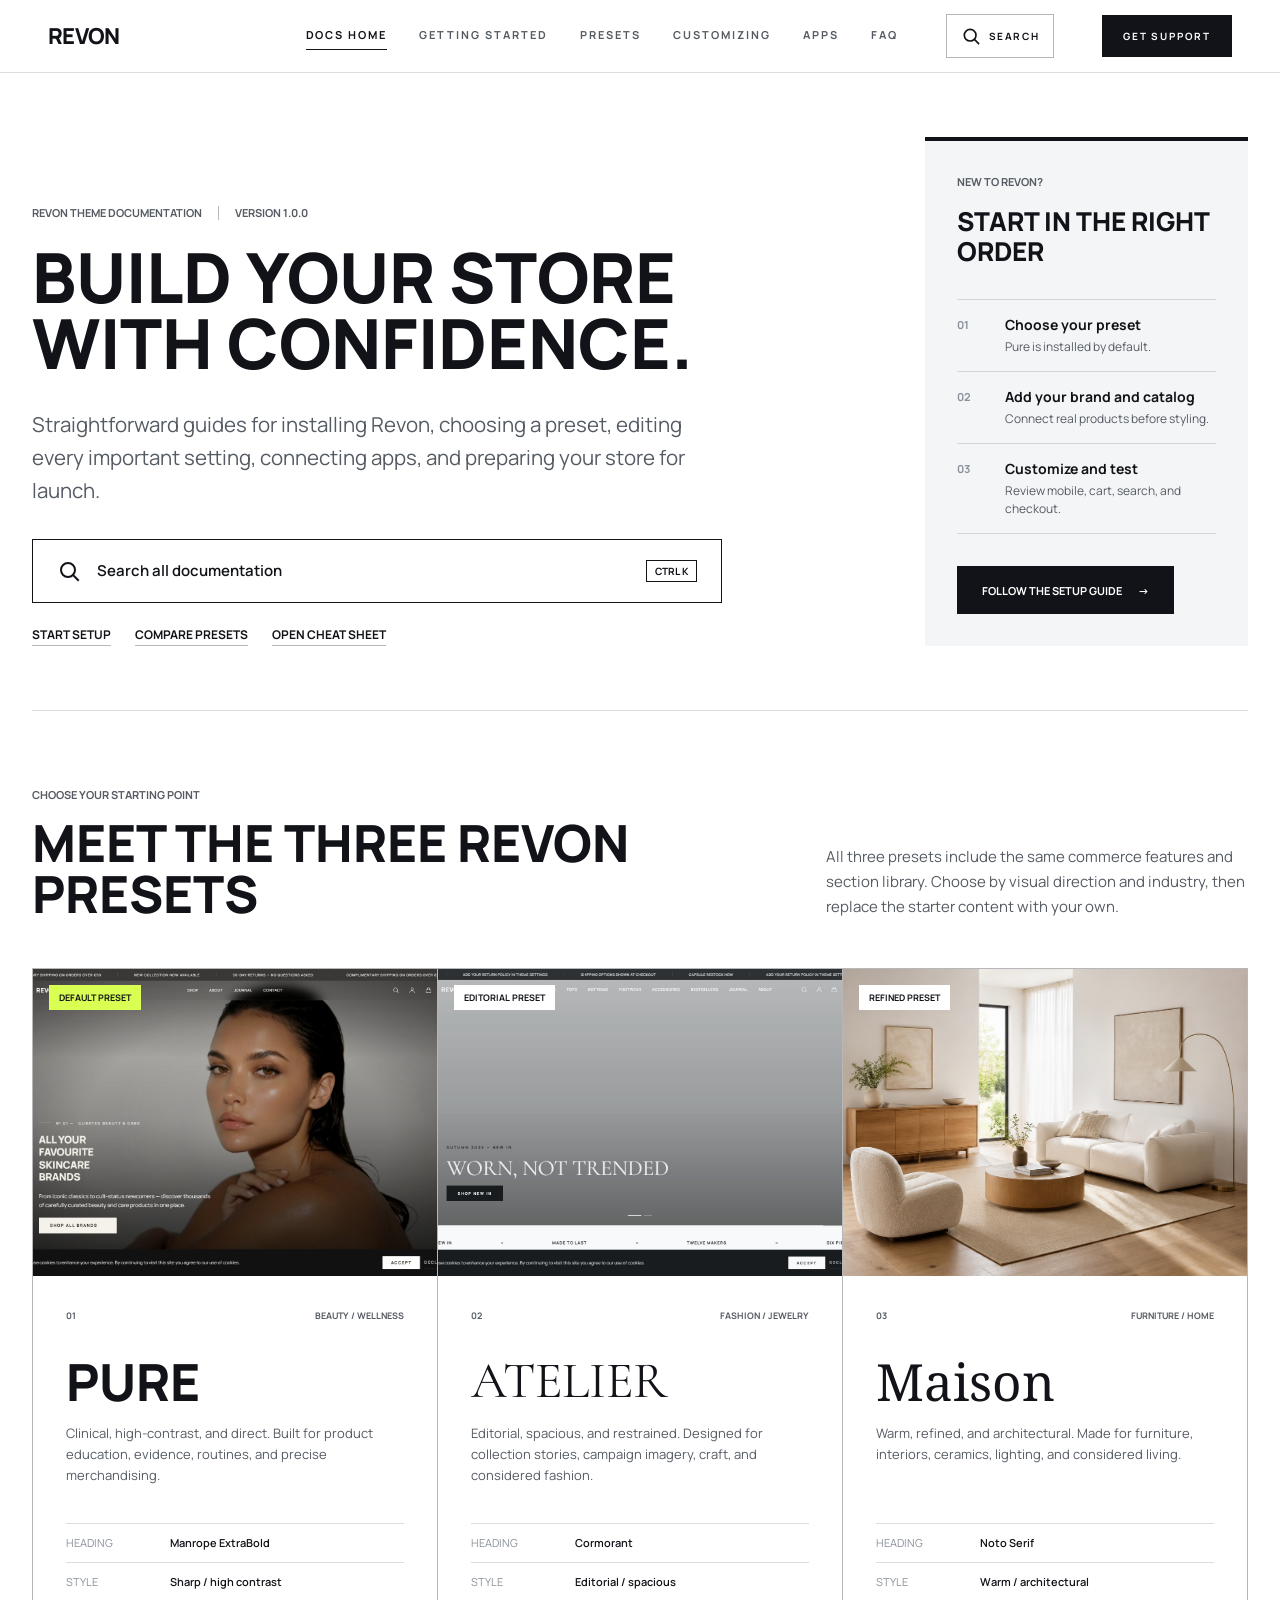
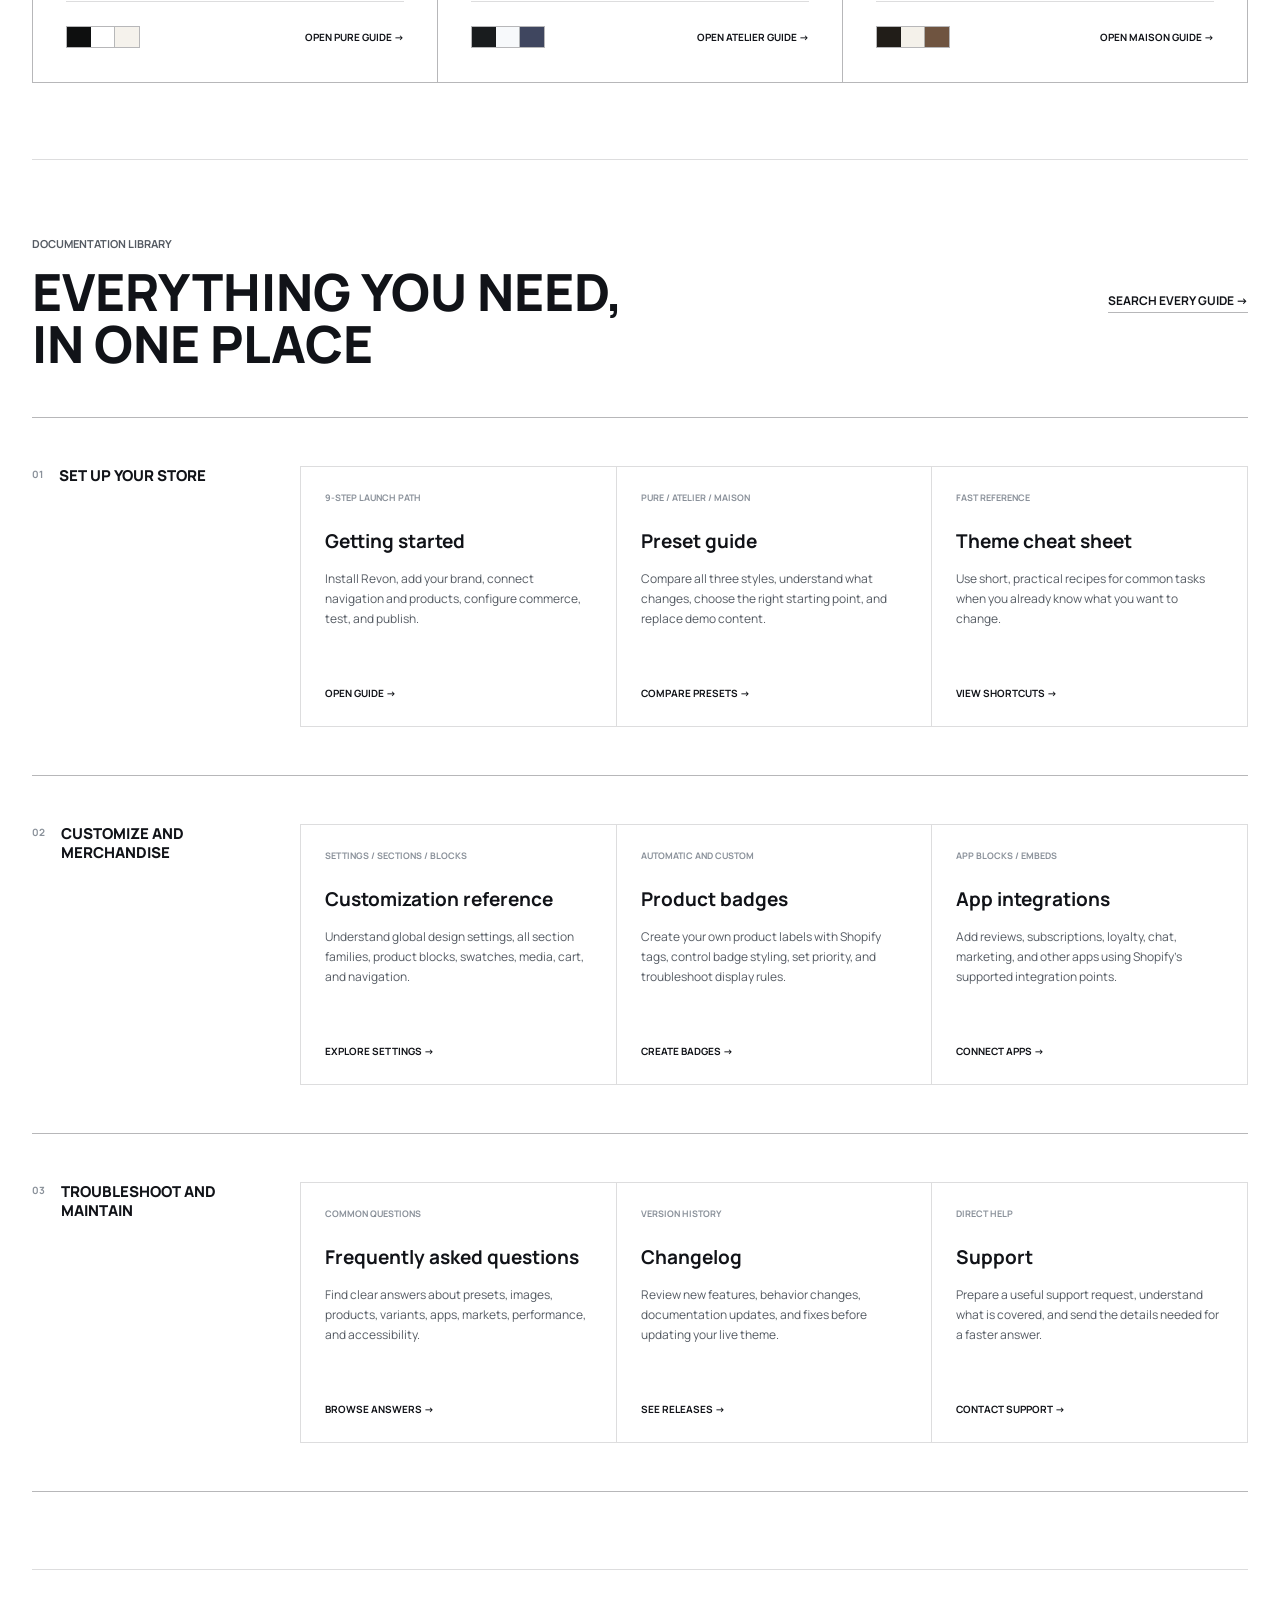
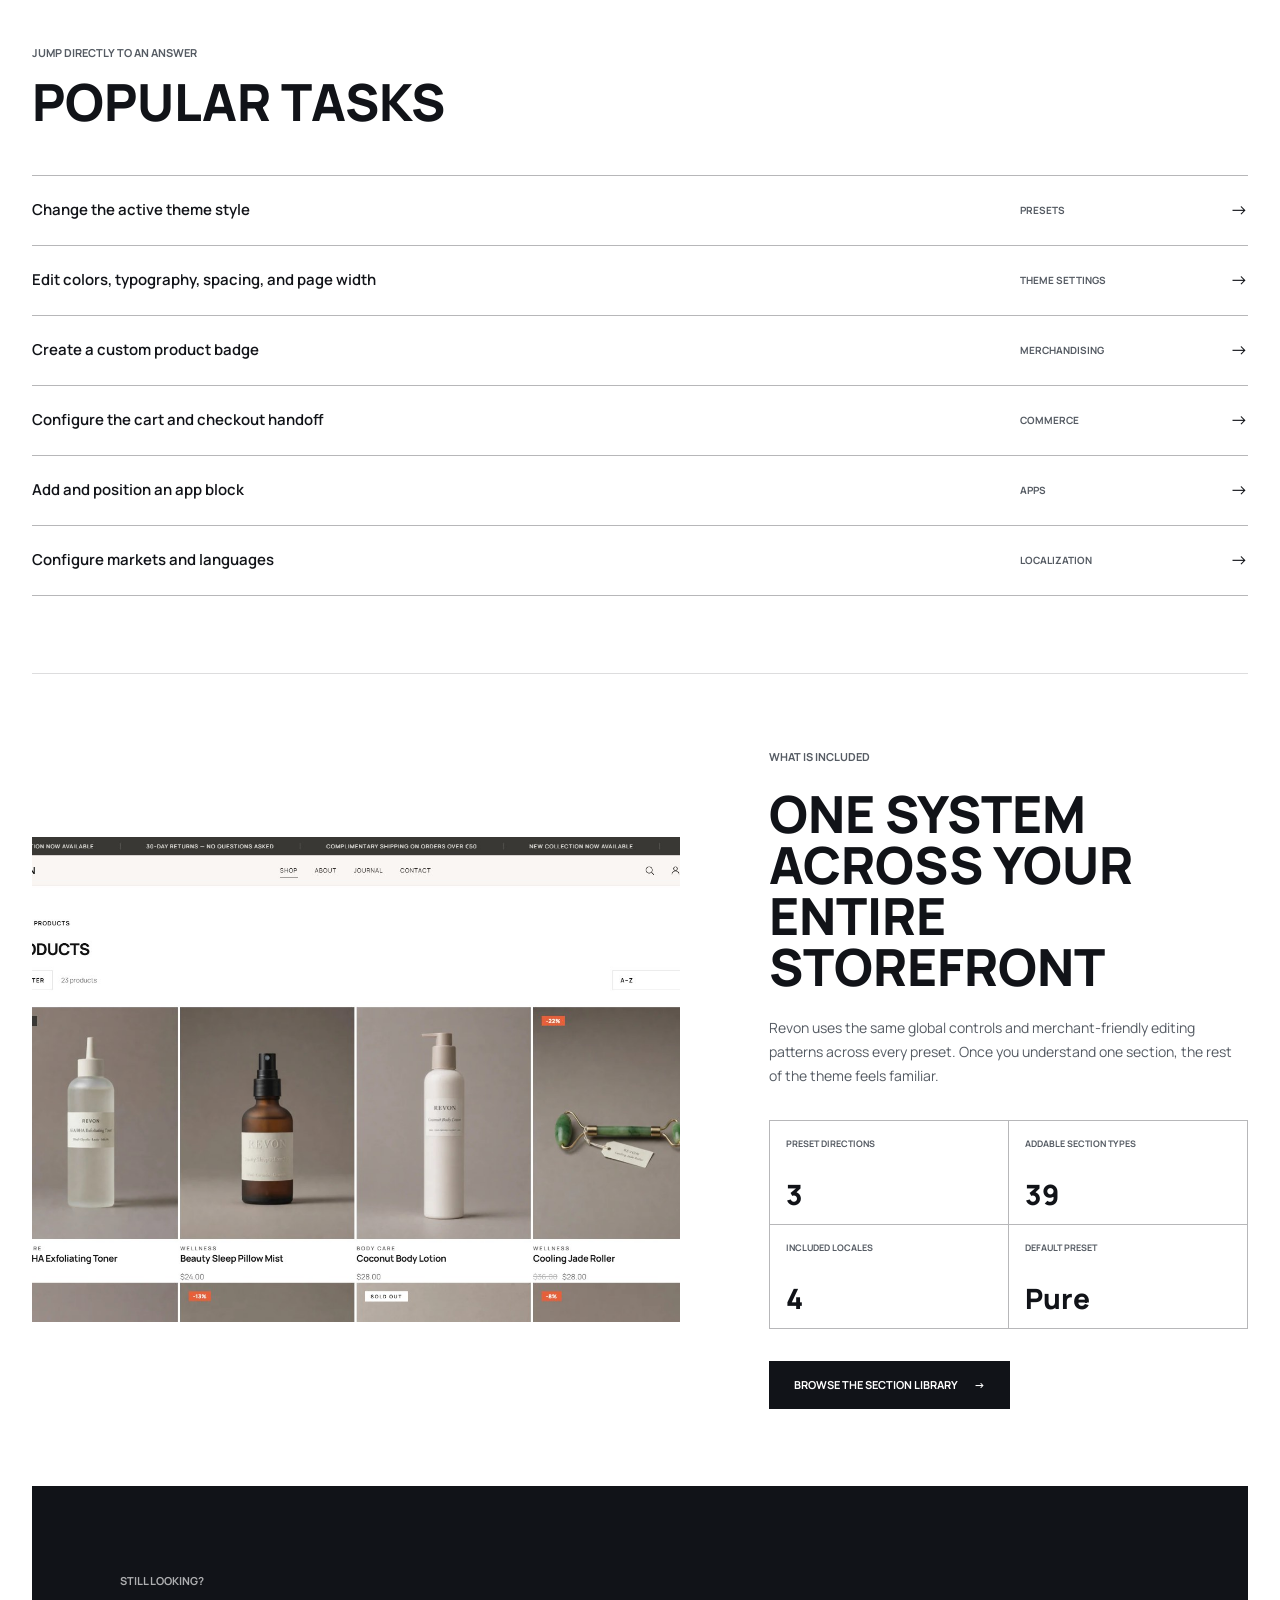
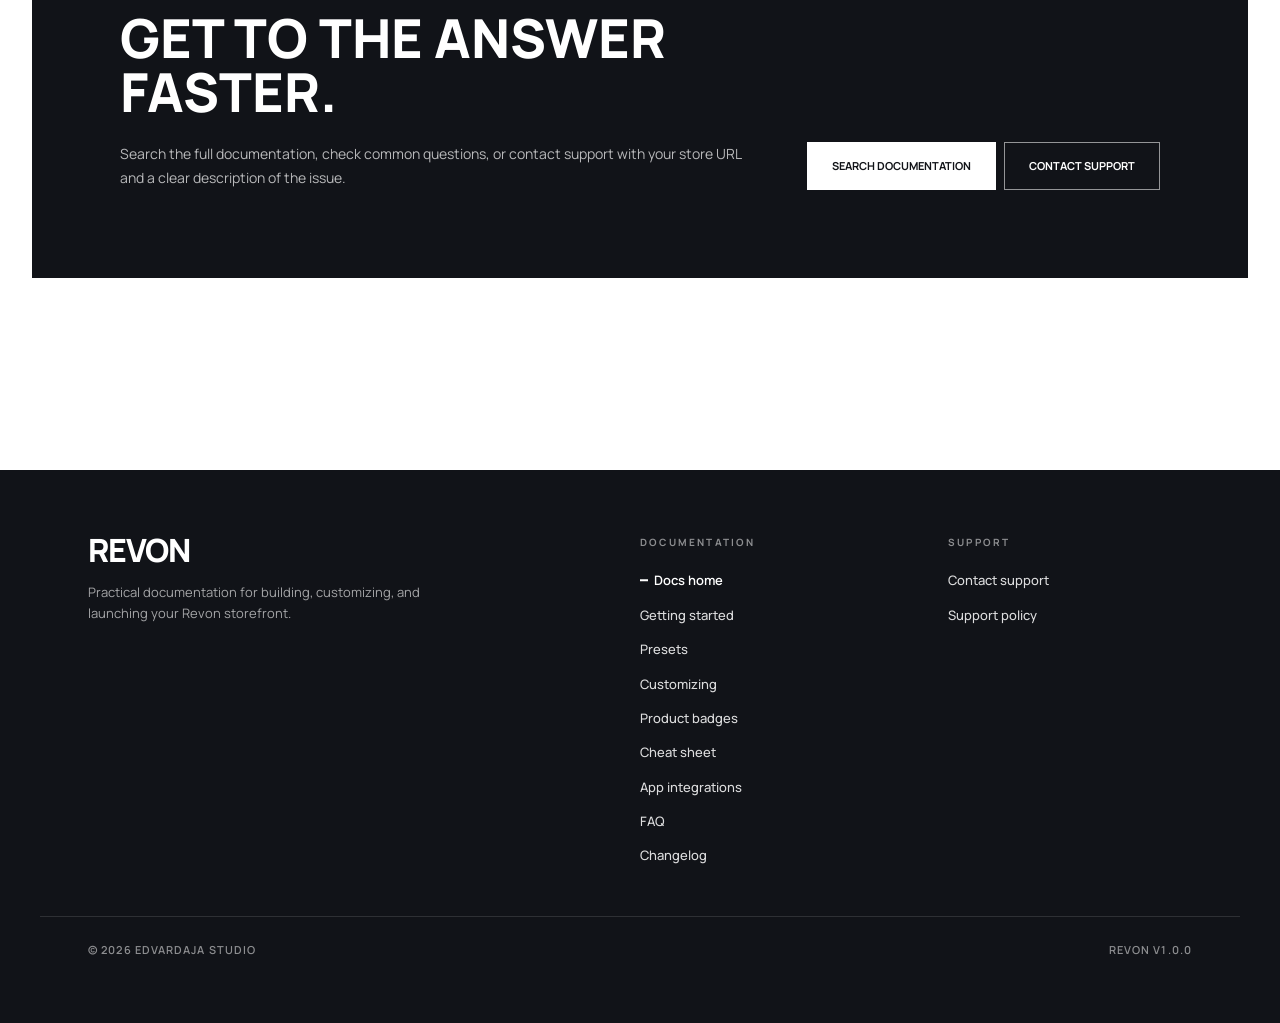
==== commit 13ac86ab: "Rebuild docs home as preset-first guide hub" ====
--- a/index.html
+++ b/index.html
@@ -3,38 +3,38 @@
 <head>
 <meta charset="UTF-8">
 <meta name="viewport" content="width=device-width, initial-scale=1.0">
-<title>Revon &mdash; Editorial Shopify theme for modern brands</title>
-<meta name="description" content="Meet Revon: a clinical, editorial Shopify OS 2.0 theme with three complete presets, 39 sections, and native conversion tools.">
-<meta property="og:title" content="Revon &mdash; One theme. Three distinct worlds.">
-<meta property="og:description" content="A precise, editorial Shopify theme for beauty, fashion, home, and lifestyle brands.">
+<title>Revon documentation | Setup, presets, and customization</title>
+<meta name="description" content="Set up, customize, and launch the Revon Shopify theme. Compare Pure, Atelier, and Maison and find practical guides for every important theme task.">
+<meta property="og:title" content="Revon theme documentation">
+<meta property="og:description" content="Clear setup, preset, customization, app, and troubleshooting guides for Revon.">
 <meta property="og:type" content="website">
-<meta property="og:image" content="assets/revon-hero.jpg">
+<meta property="og:image" content="assets/revon-preset-pure.jpg">
 <meta name="twitter:card" content="summary_large_image">
 <link rel="icon" type="image/svg+xml" href="favicon.svg">
 <link rel="preconnect" href="https://fonts.googleapis.com">
 <link rel="preconnect" href="https://fonts.gstatic.com" crossorigin>
-<link href="https://fonts.googleapis.com/css2?family=Manrope:wght@400;500;600;700;800&family=Cormorant+Garamond:ital,wght@0,400;0,600;1,400&family=Noto+Serif:ital,wght@0,400;0,700;1,400&display=swap" rel="stylesheet">
+<link href="https://fonts.googleapis.com/css2?family=Manrope:wght@400;500;600;700;800&amp;family=Cormorant+Garamond:ital,wght@0,400;0,600;1,400&amp;family=Noto+Serif:ital,wght@0,400;0,700;1,400&amp;display=swap" rel="stylesheet">
 <link rel="stylesheet" href="styles.css">
 </head>
-<body class="landing-page">
+<body class="docs-home-page">
 <a href="#main" class="skip-link">Skip to content</a>
 
 <header class="site-header">
   <div class="site-header__inner">
     <a href="index.html" class="site-header__brand">Revon</a>
     <nav class="site-nav" aria-label="Documentation">
-      <a href="index.html" aria-current="page">Overview</a>
+      <a href="index.html" aria-current="page">Docs home</a>
       <a href="getting-started.html">Getting started</a>
       <a href="presets.html">Presets</a>
       <a href="customizing.html">Customizing</a>
-      <a href="badges.html">Badges</a>
+      <a href="apps.html">Apps</a>
       <a href="faq.html">FAQ</a>
     </nav>
     <button class="site-header__search-btn" type="button" data-search-open aria-label="Search documentation" title="Search documentation">
       <svg viewBox="0 0 24 24" fill="none" stroke="currentColor" stroke-width="2" stroke-linecap="square" aria-hidden="true"><circle cx="11" cy="11" r="7"/><line x1="16" y1="16" x2="21" y2="21"/></svg>
       <span class="site-header__search-label">Search</span>
     </button>
-    <a href="support.html" class="site-header__cta">Contact support</a>
+    <a href="support.html" class="site-header__cta">Get support</a>
     <button class="site-header__menu-btn" type="button" data-mobile-open aria-expanded="false" aria-controls="mobile-drawer" aria-label="Open menu">
       <svg viewBox="0 0 24 24" fill="none" stroke="currentColor" stroke-width="2" stroke-linecap="square" aria-hidden="true"><line x1="3" y1="8" x2="21" y2="8"/><line x1="3" y1="16" x2="21" y2="16"/></svg>
     </button>
@@ -43,12 +43,13 @@
 
 <div class="mobile-drawer" id="mobile-drawer" aria-hidden="true" data-mobile-drawer inert>
   <div class="mobile-drawer__head">
+    <span class="mobile-drawer__title">Documentation</span>
     <button class="mobile-drawer__close" type="button" data-mobile-close aria-label="Close menu">
       <svg viewBox="0 0 24 24" fill="none" stroke="currentColor" stroke-width="2" stroke-linecap="square" aria-hidden="true"><line x1="6" y1="6" x2="18" y2="18"/><line x1="18" y1="6" x2="6" y2="18"/></svg>
     </button>
   </div>
   <nav class="mobile-drawer__nav" aria-label="Mobile">
-    <a href="index.html">Overview</a>
+    <a href="index.html">Docs home</a>
     <a href="getting-started.html">Getting started</a>
     <a href="presets.html">Presets</a>
     <a href="customizing.html">Customizing</a>
@@ -61,156 +62,191 @@
   </nav>
 </div>
 
-<main id="main" class="landing-main">
-  <section class="landing-hero" aria-labelledby="landing-title">
-    <img class="landing-hero__image" src="assets/revon-hero.jpg" alt="Revon Pure preset showing an editorial skincare campaign" width="1440" height="900" fetchpriority="high">
-    <div class="landing-hero__veil" aria-hidden="true"></div>
-    <div class="landing-hero__inner">
-      <p class="landing-kicker">Shopify OS 2.0 &middot; Theme documentation &middot; v1.0</p>
-      <h1 id="landing-title" class="landing-hero__title">One theme.<br><em>Three worlds.</em></h1>
-      <p class="landing-hero__lead">Revon pairs clinical precision with editorial confidence. Launch a complete beauty, fashion, or home storefront without assembling a stack of design apps.</p>
-      <div class="landing-hero__actions">
-        <a href="getting-started.html" class="landing-button landing-button--light">Start building</a>
-        <a href="presets.html" class="landing-button landing-button--ghost">Explore presets</a>
-      </div>
-    </div>
-    <dl class="landing-hero__metrics">
-      <div><dt>Presets</dt><dd>03</dd></div>
-      <div><dt>Sections</dt><dd>39</dd></div>
-      <div><dt>Languages</dt><dd>04</dd></div>
-      <div><dt>Apps to launch</dt><dd>00</dd></div>
-    </dl>
-  </section>
-
-  <section class="landing-signal" aria-label="Revon capabilities">
-    <span>Pure is the default</span>
-    <span>Sections everywhere</span>
-    <span>Native AJAX commerce</span>
-    <span>App-block ready</span>
-    <span>Built for real catalogs</span>
-  </section>
-
-  <section class="landing-section landing-showcase" aria-labelledby="showcase-title">
-    <div class="landing-section__head reveal">
+<main id="main" class="docs-home">
+  <section class="docs-home__hero" aria-labelledby="docs-home-title">
+    <div class="docs-home__hero-copy">
+      <p class="docs-home__eyebrow">Revon theme documentation <span>Version 1.0.0</span></p>
+      <h1 id="docs-home-title">Build your store<br>with confidence.</h1>
+      <p class="docs-home__lead">Straightforward guides for installing Revon, choosing a preset, editing every important setting, connecting apps, and preparing your store for launch.</p>
+      <button class="docs-search-launcher" type="button" data-search-open>
+        <span class="docs-search-launcher__icon" aria-hidden="true">
+          <svg viewBox="0 0 24 24" fill="none" stroke="currentColor" stroke-width="2" stroke-linecap="square"><circle cx="11" cy="11" r="7"/><line x1="16" y1="16" x2="21" y2="21"/></svg>
+        </span>
+        <span class="docs-search-launcher__text">Search all documentation</span>
+        <span class="docs-search-launcher__key">Ctrl K</span>
+      </button>
+      <nav class="docs-home__quick-links" aria-label="Quick links">
+        <a href="getting-started.html">Start setup</a>
+        <a href="presets.html#comparison">Compare presets</a>
+        <a href="cheatsheet.html">Open cheat sheet</a>
+      </nav>
+    </div>
+
+    <aside class="start-panel" aria-labelledby="start-panel-title">
+      <p class="start-panel__label">New to Revon?</p>
+      <h2 id="start-panel-title">Start in the right order</h2>
+      <ol class="start-panel__steps">
+        <li><span>01</span><div><strong>Choose your preset</strong><small>Pure is installed by default.</small></div></li>
+        <li><span>02</span><div><strong>Add your brand and catalog</strong><small>Connect real products before styling.</small></div></li>
+        <li><span>03</span><div><strong>Customize and test</strong><small>Review mobile, cart, search, and checkout.</small></div></li>
+      </ol>
+      <a href="getting-started.html" class="docs-button docs-button--dark">Follow the setup guide <span aria-hidden="true">&rarr;</span></a>
+    </aside>
+  </section>
+
+  <section class="docs-home__section preset-finder" aria-labelledby="preset-finder-title">
+    <div class="docs-section-heading">
       <div>
-        <p class="landing-kicker landing-kicker--dark">The storefront, not a wireframe</p>
-        <h2 id="showcase-title" class="landing-heading">Designed to sell before it starts explaining.</h2>
-      </div>
-      <p class="landing-section__intro">Every screen below is the live Pure preset: sharp hierarchy, calm product photography, and commerce controls that stay out of the shopper's way.</p>
-    </div>
-
-    <figure class="storefront-frame storefront-frame--collection reveal">
-      <div class="storefront-frame__bar">
-        <span>Collection / desktop</span>
-        <span>1440 viewport</span>
-      </div>
-      <img src="assets/revon-collection.jpg" alt="Revon collection page with filtering, sorting, product imagery, badges, and prices" width="1440" height="900" loading="lazy">
-      <figcaption>Dense enough to compare. Quiet enough to browse.</figcaption>
-    </figure>
-
-    <div class="landing-showcase__pair">
-      <figure class="storefront-frame storefront-frame--product reveal">
-        <div class="storefront-frame__bar">
-          <span>Product / desktop</span>
-          <span>Conversion detail</span>
+        <p class="docs-home__eyebrow">Choose your starting point</p>
+        <h2 id="preset-finder-title">Meet the three Revon presets</h2>
+      </div>
+      <p>All three presets include the same commerce features and section library. Choose by visual direction and industry, then replace the starter content with your own.</p>
+    </div>
+
+    <div class="preset-showcase">
+      <article class="preset-showcase__card preset-showcase__card--pure">
+        <a class="preset-showcase__media" href="presets.html#pure" aria-label="Read the Pure preset guide">
+          <img src="assets/revon-preset-pure.jpg" alt="Pure preset storefront for a modern beauty and wellness brand" width="1280" height="900" loading="eager">
+          <span class="preset-showcase__status">Default preset</span>
+        </a>
+        <div class="preset-showcase__body">
+          <div class="preset-showcase__topline"><span>01</span><span>Beauty / wellness</span></div>
+          <h3>Pure</h3>
+          <p>Clinical, high-contrast, and direct. Built for product education, evidence, routines, and precise merchandising.</p>
+          <dl class="preset-showcase__facts">
+            <div><dt>Heading</dt><dd>Manrope ExtraBold</dd></div>
+            <div><dt>Style</dt><dd>Sharp / high contrast</dd></div>
+          </dl>
+          <div class="preset-showcase__footer">
+            <span class="preset-colors" role="img" aria-label="Pure palette"><i></i><i></i><i></i></span>
+            <a href="presets.html#pure">Open Pure guide <span aria-hidden="true">&rarr;</span></a>
+          </div>
         </div>
-        <img src="assets/revon-product.jpg" alt="Revon product page with gallery, product details, benefits, quantity controls, and add to cart" width="1440" height="900" loading="lazy">
-        <figcaption>Product education and purchase controls in one composed view.</figcaption>
-      </figure>
-
-      <div class="landing-mobile-story reveal">
-        <div class="landing-mobile-story__copy">
-          <p class="landing-kicker landing-kicker--dark">Mobile first, not mobile later</p>
-          <h3>Editorial impact in a 390-pixel viewport.</h3>
-          <p>Navigation, typography, imagery, and calls to action recompose deliberately for touch instead of collapsing into a smaller desktop.</p>
+      </article>
+
+      <article class="preset-showcase__card preset-showcase__card--atelier">
+        <a class="preset-showcase__media" href="presets.html#atelier" aria-label="Read the Atelier preset guide">
+          <img src="assets/revon-preset-atelier.jpg" alt="Atelier preset storefront for a considered fashion brand" width="1280" height="900" loading="lazy">
+          <span class="preset-showcase__status">Editorial preset</span>
+        </a>
+        <div class="preset-showcase__body">
+          <div class="preset-showcase__topline"><span>02</span><span>Fashion / jewelry</span></div>
+          <h3>Atelier</h3>
+          <p>Editorial, spacious, and restrained. Designed for collection stories, campaign imagery, craft, and considered fashion.</p>
+          <dl class="preset-showcase__facts">
+            <div><dt>Heading</dt><dd>Cormorant</dd></div>
+            <div><dt>Style</dt><dd>Editorial / spacious</dd></div>
+          </dl>
+          <div class="preset-showcase__footer">
+            <span class="preset-colors" role="img" aria-label="Atelier palette"><i></i><i></i><i></i></span>
+            <a href="presets.html#atelier">Open Atelier guide <span aria-hidden="true">&rarr;</span></a>
+          </div>
         </div>
-        <figure class="storefront-mobile">
-          <img src="assets/revon-mobile.jpg" alt="Revon Pure preset homepage on mobile" width="390" height="844" loading="lazy">
-          <figcaption>Pure preset / mobile</figcaption>
-        </figure>
-      </div>
-    </div>
-  </section>
-
-  <section class="landing-section landing-presets" aria-labelledby="presets-title">
-    <div class="landing-section__head reveal">
+      </article>
+
+      <article class="preset-showcase__card preset-showcase__card--maison">
+        <a class="preset-showcase__media" href="presets.html#maison" aria-label="Read the Maison preset guide">
+          <img src="assets/revon-preset-maison.png" alt="Maison preset art direction for modern furniture and interiors" width="1536" height="1024" loading="lazy">
+          <span class="preset-showcase__status">Refined preset</span>
+        </a>
+        <div class="preset-showcase__body">
+          <div class="preset-showcase__topline"><span>03</span><span>Furniture / home</span></div>
+          <h3>Maison</h3>
+          <p>Warm, refined, and architectural. Made for furniture, interiors, ceramics, lighting, and considered living.</p>
+          <dl class="preset-showcase__facts">
+            <div><dt>Heading</dt><dd>Noto Serif</dd></div>
+            <div><dt>Style</dt><dd>Warm / architectural</dd></div>
+          </dl>
+          <div class="preset-showcase__footer">
+            <span class="preset-colors" role="img" aria-label="Maison palette"><i></i><i></i><i></i></span>
+            <a href="presets.html#maison">Open Maison guide <span aria-hidden="true">&rarr;</span></a>
+          </div>
+        </div>
+      </article>
+    </div>
+  </section>
+
+  <section class="docs-home__section guide-library" aria-labelledby="guide-library-title">
+    <div class="docs-section-heading docs-section-heading--compact">
       <div>
-        <p class="landing-kicker landing-kicker--dark">Three complete directions</p>
-        <h2 id="presets-title" class="landing-heading">Start with a point of view, not a blank canvas.</h2>
-      </div>
-      <a href="presets.html" class="landing-text-link">Compare every setting</a>
-    </div>
-
-    <div class="landing-preset-grid">
-      <a href="presets.html#pure" class="landing-preset landing-preset--pure reveal">
-        <span class="landing-preset__index">01 / Default</span>
-        <strong class="landing-preset__name">Pure</strong>
-        <span class="landing-preset__market">Beauty &middot; Wellness &middot; Personal care</span>
-        <span class="landing-preset__sample">Clinical clarity. Zero noise.</span>
-        <span class="landing-preset__palette" role="img" aria-label="Pure color palette"><i></i><i></i><i></i><i></i></span>
-        <span class="landing-preset__link">Explore Pure</span>
-      </a>
-      <a href="presets.html#atelier" class="landing-preset landing-preset--atelier reveal">
-        <span class="landing-preset__index">02 / Editorial</span>
-        <strong class="landing-preset__name">Atelier</strong>
-        <span class="landing-preset__market">Fashion &middot; Jewelry &middot; Leather</span>
-        <span class="landing-preset__sample">Made slowly.<br>Worn often.</span>
-        <span class="landing-preset__palette" role="img" aria-label="Atelier color palette"><i></i><i></i><i></i><i></i></span>
-        <span class="landing-preset__link">Explore Atelier</span>
-      </a>
-      <a href="presets.html#maison" class="landing-preset landing-preset--maison reveal">
-        <span class="landing-preset__index">03 / Refined</span>
-        <strong class="landing-preset__name">Maison</strong>
-        <span class="landing-preset__market">Home &middot; Ceramics &middot; Interiors</span>
-        <span class="landing-preset__sample">Objects for<br>considered living.</span>
-        <span class="landing-preset__palette" role="img" aria-label="Maison color palette"><i></i><i></i><i></i><i></i></span>
-        <span class="landing-preset__link">Explore Maison</span>
-      </a>
-    </div>
-  </section>
-
-  <section class="landing-capabilities" aria-labelledby="capabilities-title">
-    <div class="landing-capabilities__inner">
-      <div class="landing-capabilities__lead reveal">
-        <p class="landing-kicker landing-kicker--light">Native where it matters</p>
-        <h2 id="capabilities-title">More selling power. Less app-shaped clutter.</h2>
-        <p>Revon includes the workflows shoppers expect and the controls merchants need, while preserving a fast, coherent storefront.</p>
-        <a href="customizing.html" class="landing-button landing-button--signal">Explore all 39 sections</a>
-      </div>
-      <ol class="landing-capability-list">
-        <li class="reveal"><span>01</span><div><strong>Find products faster</strong><p>Predictive search, collection filters, sorting, quick view, badges, swatches, and recently viewed products.</p></div></li>
-        <li class="reveal"><span>02</span><div><strong>Build a larger basket</strong><p>Complete-the-look bundles, cart recommendations, sticky purchase controls, and complementary product storytelling.</p></div></li>
-        <li class="reveal"><span>03</span><div><strong>Turn detail into trust</strong><p>Pickup availability, inventory states, unit pricing, selling plans, product media, ingredient stories, and comparison sections.</p></div></li>
-        <li class="reveal"><span>04</span><div><strong>Stay merchant editable</strong><p>Global design controls, flexible section settings, app blocks, app embeds, localization, and no code required for daily merchandising.</p></div></li>
-      </ol>
-    </div>
-  </section>
-
-  <section class="landing-section landing-path" aria-labelledby="path-title">
-    <div class="landing-path__intro reveal">
-      <p class="landing-kicker landing-kicker--dark">From install to launch</p>
-      <h2 id="path-title" class="landing-heading">Documentation that respects your time.</h2>
-      <p>Use the full guides when you need context or jump straight to a focused recipe when you already know the outcome you want.</p>
-    </div>
-    <nav class="landing-path__links" aria-label="Documentation guides">
-      <a href="getting-started.html" class="reveal"><span>01</span><strong>Getting started</strong><small>Install, connect, test, publish</small></a>
-      <a href="presets.html" class="reveal"><span>02</span><strong>Preset system</strong><small>Pure, Atelier, Maison</small></a>
-      <a href="customizing.html" class="reveal"><span>03</span><strong>Section reference</strong><small>Every setting, clearly explained</small></a>
-      <a href="badges.html" class="reveal"><span>04</span><strong>Product badges</strong><small>Create and manage custom labels</small></a>
-      <a href="cheatsheet.html" class="reveal"><span>05</span><strong>Cheat sheet</strong><small>Common tasks in a few steps</small></a>
-      <a href="apps.html" class="reveal"><span>06</span><strong>App integrations</strong><small>Reviews, loyalty, subscriptions, chat</small></a>
+        <p class="docs-home__eyebrow">Documentation library</p>
+        <h2 id="guide-library-title">Everything you need, in one place</h2>
+      </div>
+      <button class="docs-text-button" type="button" data-search-open>Search every guide <span aria-hidden="true">&rarr;</span></button>
+    </div>
+
+    <div class="guide-group">
+      <div class="guide-group__heading"><span>01</span><h3>Set up your store</h3></div>
+      <div class="guide-grid">
+        <a href="getting-started.html" class="guide-card"><span class="guide-card__meta">9-step launch path</span><strong>Getting started</strong><p>Install Revon, add your brand, connect navigation and products, configure commerce, test, and publish.</p><span class="guide-card__link">Open guide &rarr;</span></a>
+        <a href="presets.html" class="guide-card"><span class="guide-card__meta">Pure / Atelier / Maison</span><strong>Preset guide</strong><p>Compare all three styles, understand what changes, choose the right starting point, and replace demo content.</p><span class="guide-card__link">Compare presets &rarr;</span></a>
+        <a href="cheatsheet.html" class="guide-card"><span class="guide-card__meta">Fast reference</span><strong>Theme cheat sheet</strong><p>Use short, practical recipes for common tasks when you already know what you want to change.</p><span class="guide-card__link">View shortcuts &rarr;</span></a>
+      </div>
+    </div>
+
+    <div class="guide-group">
+      <div class="guide-group__heading"><span>02</span><h3>Customize and merchandise</h3></div>
+      <div class="guide-grid">
+        <a href="customizing.html" class="guide-card"><span class="guide-card__meta">Settings / sections / blocks</span><strong>Customization reference</strong><p>Understand global design settings, all section families, product blocks, swatches, media, cart, and navigation.</p><span class="guide-card__link">Explore settings &rarr;</span></a>
+        <a href="badges.html" class="guide-card"><span class="guide-card__meta">Automatic and custom</span><strong>Product badges</strong><p>Create your own product labels with Shopify tags, control badge styling, set priority, and troubleshoot display rules.</p><span class="guide-card__link">Create badges &rarr;</span></a>
+        <a href="apps.html" class="guide-card"><span class="guide-card__meta">App blocks / embeds</span><strong>App integrations</strong><p>Add reviews, subscriptions, loyalty, chat, marketing, and other apps using Shopify's supported integration points.</p><span class="guide-card__link">Connect apps &rarr;</span></a>
+      </div>
+    </div>
+
+    <div class="guide-group">
+      <div class="guide-group__heading"><span>03</span><h3>Troubleshoot and maintain</h3></div>
+      <div class="guide-grid">
+        <a href="faq.html" class="guide-card"><span class="guide-card__meta">Common questions</span><strong>Frequently asked questions</strong><p>Find clear answers about presets, images, products, variants, apps, markets, performance, and accessibility.</p><span class="guide-card__link">Browse answers &rarr;</span></a>
+        <a href="changelog.html" class="guide-card"><span class="guide-card__meta">Version history</span><strong>Changelog</strong><p>Review new features, behavior changes, documentation updates, and fixes before updating your live theme.</p><span class="guide-card__link">See releases &rarr;</span></a>
+        <a href="support.html" class="guide-card"><span class="guide-card__meta">Direct help</span><strong>Support</strong><p>Prepare a useful support request, understand what is covered, and send the details needed for a faster answer.</p><span class="guide-card__link">Contact support &rarr;</span></a>
+      </div>
+    </div>
+  </section>
+
+  <section class="docs-home__section popular-tasks" aria-labelledby="popular-tasks-title">
+    <div class="docs-section-heading docs-section-heading--compact">
+      <div>
+        <p class="docs-home__eyebrow">Jump directly to an answer</p>
+        <h2 id="popular-tasks-title">Popular tasks</h2>
+      </div>
+    </div>
+    <nav class="task-list" aria-label="Popular documentation tasks">
+      <a href="presets.html#change-style"><span>Change the active theme style</span><small>Presets</small><b aria-hidden="true">&rarr;</b></a>
+      <a href="customizing.html#settings"><span>Edit colors, typography, spacing, and page width</span><small>Theme settings</small><b aria-hidden="true">&rarr;</b></a>
+      <a href="badges.html#custom"><span>Create a custom product badge</span><small>Merchandising</small><b aria-hidden="true">&rarr;</b></a>
+      <a href="getting-started.html#commerce"><span>Configure the cart and checkout handoff</span><small>Commerce</small><b aria-hidden="true">&rarr;</b></a>
+      <a href="apps.html#placements"><span>Add and position an app block</span><small>Apps</small><b aria-hidden="true">&rarr;</b></a>
+      <a href="getting-started.html#markets"><span>Configure markets and languages</span><small>Localization</small><b aria-hidden="true">&rarr;</b></a>
     </nav>
   </section>
 
-  <section class="landing-final" aria-labelledby="final-title">
-    <div class="landing-final__inner reveal">
-      <p class="landing-kicker landing-kicker--light">Your next storefront starts here</p>
-      <h2 id="final-title">Launch the brand people came to remember.</h2>
-      <p>Choose a finished preset, connect your catalog, and make it unmistakably yours.</p>
-      <div class="landing-final__actions">
-        <a href="getting-started.html" class="landing-button landing-button--light">Open the setup guide</a>
-        <a href="support.html" class="landing-button landing-button--ghost">Talk to support</a>
-      </div>
+  <section class="docs-home__section docs-overview" aria-labelledby="docs-overview-title">
+    <div class="docs-overview__image">
+      <img src="assets/revon-collection.jpg" alt="Revon collection template with filters, product cards, prices, and badges" width="1440" height="900" loading="lazy">
+    </div>
+    <div class="docs-overview__content">
+      <p class="docs-home__eyebrow">What is included</p>
+      <h2 id="docs-overview-title">One system across your entire storefront</h2>
+      <p>Revon uses the same global controls and merchant-friendly editing patterns across every preset. Once you understand one section, the rest of the theme feels familiar.</p>
+      <dl class="docs-overview__stats">
+        <div><dt>Preset directions</dt><dd>3</dd></div>
+        <div><dt>Addable section types</dt><dd>39</dd></div>
+        <div><dt>Included locales</dt><dd>4</dd></div>
+        <div><dt>Default preset</dt><dd>Pure</dd></div>
+      </dl>
+      <a href="customizing.html#sections" class="docs-button docs-button--dark">Browse the section library <span aria-hidden="true">&rarr;</span></a>
+    </div>
+  </section>
+
+  <section class="docs-help" aria-labelledby="docs-help-title">
+    <div>
+      <p class="docs-home__eyebrow docs-home__eyebrow--light">Still looking?</p>
+      <h2 id="docs-help-title">Get to the answer faster.</h2>
+      <p>Search the full documentation, check common questions, or contact support with your store URL and a clear description of the issue.</p>
+    </div>
+    <div class="docs-help__actions">
+      <button class="docs-button docs-button--light" type="button" data-search-open>Search documentation</button>
+      <a class="docs-button docs-button--outline" href="support.html">Contact support</a>
     </div>
   </section>
 </main>
@@ -219,12 +255,12 @@
   <div class="site-footer__inner">
     <div>
       <div class="site-footer__brand">Revon</div>
-      <p class="site-footer__tagline">A clinical minimalist Shopify theme with three focused presets. Crafted by Edvardaja Studio.</p>
+      <p class="site-footer__tagline">Practical documentation for building, customizing, and launching your Revon storefront.</p>
     </div>
     <div>
       <div class="site-footer__col-label">Documentation</div>
       <ul class="site-footer__list">
-        <li><a href="index.html" aria-current="page">Overview</a></li>
+        <li><a href="index.html" aria-current="page">Docs home</a></li>
         <li><a href="getting-started.html">Getting started</a></li>
         <li><a href="presets.html">Presets</a></li>
         <li><a href="customizing.html">Customizing</a></li>
@@ -238,7 +274,7 @@
     <div>
       <div class="site-footer__col-label">Support</div>
       <ul class="site-footer__list">
-        <li><a href="support.html">Contact form</a></li>
+        <li><a href="support.html">Contact support</a></li>
         <li><a href="support.html#support-policy">Support policy</a></li>
       </ul>
     </div>
--- a/styles.css
+++ b/styles.css
@@ -48,6 +48,875 @@
   --duration-slow: 0.6s;
 }
 
+/* Documentation home --------------------------------------------------- */
+.docs-home-page {
+  --docs-width: 1320px;
+  --docs-surface: #f4f5f6;
+  --docs-surface-strong: #e9ebed;
+  --docs-ink: #111318;
+  --docs-lime: #d9ff52;
+  background: var(--color-white);
+}
+
+.docs-home-page .site-header__inner {
+  max-width: var(--docs-width);
+}
+
+.docs-home {
+  width: 100%;
+  background: var(--color-white);
+}
+
+.docs-home__eyebrow {
+  display: flex;
+  align-items: center;
+  gap: var(--space-md);
+  margin: 0 0 var(--space-lg);
+  color: var(--color-muted);
+  font-size: 11px;
+  font-weight: var(--fw-bold);
+  letter-spacing: 0;
+  line-height: 1.2;
+  text-transform: uppercase;
+}
+
+.docs-home__eyebrow span {
+  padding-left: var(--space-md);
+  border-left: 1px solid var(--color-border-strong);
+}
+
+.docs-home__eyebrow--light {
+  color: rgba(255, 255, 255, 0.66);
+}
+
+.docs-home__hero {
+  display: grid;
+  grid-template-columns: minmax(0, 1.8fr) minmax(320px, 0.7fr);
+  gap: clamp(40px, 5vw, 72px);
+  width: min(calc(100% - 64px), var(--docs-width));
+  margin: 0 auto;
+  padding: clamp(48px, 5vw, 72px) 0;
+  align-items: end;
+}
+
+.docs-home__hero-copy h1 {
+  max-width: none;
+  margin: 0;
+  color: var(--docs-ink);
+  font-size: clamp(52px, 5.4vw, 76px);
+  font-weight: var(--fw-extrabold);
+  letter-spacing: 0;
+  line-height: 0.96;
+  text-transform: uppercase;
+}
+
+.docs-home__lead {
+  max-width: 690px;
+  margin: var(--space-xl) 0 0;
+  color: var(--color-muted);
+  font-size: clamp(17px, 1.6vw, 21px);
+  line-height: 1.6;
+}
+
+.docs-search-launcher {
+  display: grid;
+  grid-template-columns: 24px minmax(0, 1fr) auto;
+  gap: var(--space-md);
+  width: min(100%, 690px);
+  min-height: 64px;
+  margin-top: var(--space-xl);
+  padding: 0 var(--space-lg);
+  align-items: center;
+  border: 1.5px solid var(--docs-ink);
+  background: var(--color-white);
+  color: var(--docs-ink);
+  text-align: left;
+  transition: background var(--duration-fast) var(--ease-out), color var(--duration-fast) var(--ease-out);
+}
+
+.docs-search-launcher:hover,
+.docs-search-launcher:focus-visible {
+  background: var(--docs-ink);
+  color: var(--color-white);
+}
+
+.docs-search-launcher__icon,
+.docs-search-launcher__icon svg {
+  width: 24px;
+  height: 24px;
+}
+
+.docs-search-launcher__text {
+  font-size: 15px;
+  font-weight: var(--fw-semibold);
+}
+
+.docs-search-launcher__key {
+  padding: 5px 8px;
+  border: 1px solid currentColor;
+  font-size: 10px;
+  font-weight: var(--fw-bold);
+  line-height: 1;
+  text-transform: uppercase;
+}
+
+.docs-home__quick-links {
+  display: flex;
+  flex-wrap: wrap;
+  gap: var(--space-lg);
+  margin-top: var(--space-lg);
+}
+
+.docs-home__quick-links a,
+.docs-text-button {
+  padding-bottom: 3px;
+  border-bottom: 1px solid var(--color-border-strong);
+  color: var(--docs-ink);
+  font-size: 12px;
+  font-weight: var(--fw-bold);
+  letter-spacing: 0;
+  line-height: 1.3;
+  text-transform: uppercase;
+}
+
+.docs-home__quick-links a:hover,
+.docs-home__quick-links a:focus-visible,
+.docs-text-button:hover,
+.docs-text-button:focus-visible {
+  border-bottom-color: var(--docs-ink);
+}
+
+.start-panel {
+  border-top: 4px solid var(--docs-ink);
+  background: var(--docs-surface);
+  padding: var(--space-xl);
+}
+
+.start-panel__label {
+  margin: 0 0 var(--space-md);
+  color: var(--color-muted);
+  font-size: 11px;
+  font-weight: var(--fw-bold);
+  text-transform: uppercase;
+}
+
+.start-panel h2 {
+  margin: 0;
+  font-size: 26px;
+  font-weight: var(--fw-extrabold);
+  letter-spacing: 0;
+  line-height: 1.15;
+  text-transform: uppercase;
+}
+
+.start-panel__steps {
+  margin: var(--space-xl) 0;
+  border-top: 1px solid var(--color-border);
+}
+
+.start-panel__steps li {
+  display: grid;
+  grid-template-columns: 32px minmax(0, 1fr);
+  gap: var(--space-md);
+  padding: var(--space-md) 0;
+  border-bottom: 1px solid var(--color-border);
+}
+
+.start-panel__steps > li > span {
+  color: var(--color-faint);
+  font-size: 11px;
+  font-weight: var(--fw-bold);
+}
+
+.start-panel__steps strong,
+.start-panel__steps small {
+  display: block;
+}
+
+.start-panel__steps strong {
+  font-size: 14px;
+  line-height: 1.35;
+}
+
+.start-panel__steps small {
+  margin-top: 3px;
+  color: var(--color-muted);
+  font-size: 12px;
+  line-height: 1.45;
+}
+
+.docs-button {
+  display: inline-flex;
+  min-height: 48px;
+  padding: 0 var(--space-lg);
+  align-items: center;
+  justify-content: center;
+  gap: var(--space-md);
+  border: 1.5px solid transparent;
+  font-size: 11px;
+  font-weight: var(--fw-bold);
+  letter-spacing: 0;
+  line-height: 1;
+  text-transform: uppercase;
+  transition: background var(--duration-fast) var(--ease-out), color var(--duration-fast) var(--ease-out), border-color var(--duration-fast) var(--ease-out);
+}
+
+.docs-button--dark {
+  border-color: var(--docs-ink);
+  background: var(--docs-ink);
+  color: var(--color-white);
+}
+
+.docs-button--dark:hover,
+.docs-button--dark:focus-visible {
+  background: var(--color-white);
+  color: var(--docs-ink);
+}
+
+.docs-home__section {
+  width: min(calc(100% - 64px), var(--docs-width));
+  margin: 0 auto;
+  padding: clamp(64px, 6vw, 88px) 0;
+  border-top: 1px solid var(--color-border);
+}
+
+.docs-section-heading {
+  display: grid;
+  grid-template-columns: minmax(0, 1.25fr) minmax(300px, 0.75fr);
+  gap: clamp(40px, 7vw, 96px);
+  margin-bottom: var(--space-2xl);
+  align-items: end;
+}
+
+.docs-section-heading--compact {
+  align-items: center;
+}
+
+.docs-section-heading .docs-home__eyebrow {
+  margin-bottom: var(--space-md);
+}
+
+.docs-section-heading h2,
+.docs-overview__content h2 {
+  max-width: 18ch;
+  margin: 0;
+  color: var(--docs-ink);
+  font-size: clamp(36px, 4vw, 56px);
+  font-weight: var(--fw-extrabold);
+  letter-spacing: 0;
+  line-height: 1;
+  text-transform: uppercase;
+}
+
+.docs-section-heading > p {
+  max-width: 56ch;
+  margin: 0;
+  color: var(--color-muted);
+  font-size: 15px;
+  line-height: 1.65;
+}
+
+.docs-section-heading .docs-text-button {
+  justify-self: end;
+}
+
+.preset-showcase {
+  display: grid;
+  grid-template-columns: repeat(3, minmax(0, 1fr));
+  border-top: 1px solid var(--color-border-strong);
+  border-left: 1px solid var(--color-border-strong);
+}
+
+.preset-showcase__card {
+  min-width: 0;
+  border-right: 1px solid var(--color-border-strong);
+  border-bottom: 1px solid var(--color-border-strong);
+  background: var(--color-white);
+}
+
+.preset-showcase__media {
+  position: relative;
+  display: block;
+  height: clamp(240px, 24vw, 340px);
+  overflow: hidden;
+  background: var(--docs-surface-strong);
+}
+
+.preset-showcase__media img {
+  width: 100%;
+  height: 100%;
+  object-fit: cover;
+  transition: transform var(--duration-slow) var(--ease-out);
+}
+
+.preset-showcase__card--pure .preset-showcase__media img {
+  object-position: center top;
+}
+
+.preset-showcase__card--atelier .preset-showcase__media img {
+  object-position: center 24%;
+}
+
+.preset-showcase__card--maison .preset-showcase__media img {
+  object-position: center;
+}
+
+.preset-showcase__media:hover img,
+.preset-showcase__media:focus-visible img {
+  transform: scale(1.025);
+}
+
+.preset-showcase__status {
+  position: absolute;
+  top: var(--space-md);
+  left: var(--space-md);
+  padding: 8px 10px;
+  background: var(--color-white);
+  color: var(--docs-ink);
+  font-size: 9px;
+  font-weight: var(--fw-bold);
+  line-height: 1;
+  text-transform: uppercase;
+}
+
+.preset-showcase__card--pure .preset-showcase__status {
+  background: var(--docs-lime);
+}
+
+.preset-showcase__body {
+  padding: clamp(24px, 2.6vw, 36px);
+}
+
+.preset-showcase__topline {
+  display: flex;
+  justify-content: space-between;
+  gap: var(--space-md);
+  color: var(--color-muted);
+  font-size: 9px;
+  font-weight: var(--fw-bold);
+  text-transform: uppercase;
+}
+
+.preset-showcase__body h3 {
+  margin: var(--space-xl) 0 var(--space-md);
+  font-size: clamp(36px, 4vw, 52px);
+  letter-spacing: 0;
+  line-height: 1;
+}
+
+.preset-showcase__card--pure h3 {
+  font-family: var(--font-body);
+  font-weight: var(--fw-extrabold);
+  text-transform: uppercase;
+}
+
+.preset-showcase__card--atelier h3 {
+  font-family: 'Cormorant Garamond', Georgia, serif;
+  font-weight: 400;
+  text-transform: uppercase;
+}
+
+.preset-showcase__card--maison h3 {
+  font-family: 'Noto Serif', Georgia, serif;
+  font-weight: 400;
+}
+
+.preset-showcase__body > p {
+  min-height: 76px;
+  margin: 0;
+  color: var(--color-muted);
+  font-size: 13px;
+  line-height: 1.6;
+}
+
+.preset-showcase__facts {
+  margin-top: var(--space-lg);
+  border-top: 1px solid var(--color-border);
+}
+
+.preset-showcase__facts div {
+  display: grid;
+  grid-template-columns: 88px minmax(0, 1fr);
+  gap: var(--space-md);
+  padding: 10px 0;
+  border-bottom: 1px solid var(--color-border);
+  font-size: 11px;
+}
+
+.preset-showcase__facts dt {
+  color: var(--color-faint);
+  text-transform: uppercase;
+}
+
+.preset-showcase__facts dd {
+  color: var(--docs-ink);
+  font-weight: var(--fw-semibold);
+}
+
+.preset-showcase__footer {
+  display: flex;
+  justify-content: space-between;
+  gap: var(--space-md);
+  margin-top: var(--space-lg);
+  align-items: center;
+}
+
+.preset-showcase__footer > a {
+  font-size: 10px;
+  font-weight: var(--fw-bold);
+  text-transform: uppercase;
+}
+
+.preset-colors {
+  display: flex;
+  border: 1px solid var(--color-border-strong);
+}
+
+.preset-colors i {
+  width: 24px;
+  height: 20px;
+  border-right: 1px solid var(--color-border-strong);
+}
+
+.preset-colors i:last-child {
+  border-right: 0;
+}
+
+.preset-showcase__card--pure .preset-colors i:nth-child(1) { background: #0e0f0f; }
+.preset-showcase__card--pure .preset-colors i:nth-child(2) { background: #ffffff; }
+.preset-showcase__card--pure .preset-colors i:nth-child(3) { background: #f5f2ec; }
+.preset-showcase__card--atelier .preset-colors i:nth-child(1) { background: #191c1e; }
+.preset-showcase__card--atelier .preset-colors i:nth-child(2) { background: #f7f9fb; }
+.preset-showcase__card--atelier .preset-colors i:nth-child(3) { background: #3f465f; }
+.preset-showcase__card--maison .preset-colors i:nth-child(1) { background: #211d18; }
+.preset-showcase__card--maison .preset-colors i:nth-child(2) { background: #f4f1ea; }
+.preset-showcase__card--maison .preset-colors i:nth-child(3) { background: #6f5440; }
+
+.guide-group {
+  display: grid;
+  grid-template-columns: 220px minmax(0, 1fr);
+  gap: var(--space-2xl);
+  padding: var(--space-2xl) 0;
+  border-top: 1px solid var(--color-border-strong);
+}
+
+.guide-group:last-child {
+  border-bottom: 1px solid var(--color-border-strong);
+}
+
+.guide-group__heading {
+  display: flex;
+  gap: var(--space-md);
+  align-items: flex-start;
+}
+
+.guide-group__heading span {
+  color: var(--color-faint);
+  font-size: 10px;
+  font-weight: var(--fw-bold);
+}
+
+.guide-group__heading h3 {
+  margin: 0;
+  font-size: 15px;
+  font-weight: var(--fw-extrabold);
+  letter-spacing: 0;
+  line-height: 1.3;
+  text-transform: uppercase;
+}
+
+.guide-grid {
+  display: grid;
+  grid-template-columns: repeat(3, minmax(0, 1fr));
+  border-top: 1px solid var(--color-border);
+  border-left: 1px solid var(--color-border);
+}
+
+.guide-card {
+  display: flex;
+  min-height: 260px;
+  padding: var(--space-lg);
+  flex-direction: column;
+  border-right: 1px solid var(--color-border);
+  border-bottom: 1px solid var(--color-border);
+  background: var(--color-white);
+  transition: background var(--duration-fast) var(--ease-out), color var(--duration-fast) var(--ease-out);
+}
+
+.guide-card:hover,
+.guide-card:focus-visible {
+  background: var(--docs-ink);
+  color: var(--color-white);
+}
+
+.guide-card__meta {
+  color: var(--color-faint);
+  font-size: 9px;
+  font-weight: var(--fw-bold);
+  text-transform: uppercase;
+}
+
+.guide-card strong {
+  display: block;
+  margin-top: var(--space-lg);
+  font-size: 19px;
+  line-height: 1.25;
+}
+
+.guide-card p {
+  margin: var(--space-md) 0 var(--space-xl);
+  color: var(--color-muted);
+  font-size: 12px;
+  line-height: 1.65;
+}
+
+.guide-card:hover p,
+.guide-card:focus-visible p,
+.guide-card:hover .guide-card__meta,
+.guide-card:focus-visible .guide-card__meta {
+  color: rgba(255, 255, 255, 0.7);
+}
+
+.guide-card__link {
+  margin-top: auto;
+  font-size: 10px;
+  font-weight: var(--fw-bold);
+  text-transform: uppercase;
+}
+
+.task-list {
+  border-top: 1px solid var(--color-border-strong);
+}
+
+.task-list a {
+  display: grid;
+  grid-template-columns: minmax(0, 1fr) 180px 24px;
+  gap: var(--space-lg);
+  min-height: 70px;
+  padding: var(--space-md) 0;
+  align-items: center;
+  border-bottom: 1px solid var(--color-border-strong);
+  transition: padding var(--duration-fast) var(--ease-out), background var(--duration-fast) var(--ease-out);
+}
+
+.task-list a:hover,
+.task-list a:focus-visible {
+  padding-right: var(--space-md);
+  padding-left: var(--space-md);
+  background: var(--docs-surface);
+}
+
+.task-list span {
+  font-size: 15px;
+  font-weight: var(--fw-semibold);
+}
+
+.task-list small {
+  color: var(--color-muted);
+  font-size: 10px;
+  font-weight: var(--fw-bold);
+  text-transform: uppercase;
+}
+
+.task-list b {
+  font-size: 18px;
+  font-weight: var(--fw-regular);
+  text-align: right;
+}
+
+.docs-overview {
+  display: grid;
+  grid-template-columns: minmax(0, 1.15fr) minmax(360px, 0.85fr);
+  gap: clamp(48px, 7vw, 96px);
+  align-items: center;
+}
+
+.docs-overview__image {
+  aspect-ratio: 4 / 3;
+  overflow: hidden;
+  background: var(--docs-surface);
+}
+
+.docs-overview__image img {
+  width: 100%;
+  height: 100%;
+  object-fit: cover;
+  object-position: center top;
+}
+
+.docs-overview__content > p:not(.docs-home__eyebrow) {
+  margin: var(--space-lg) 0 0;
+  color: var(--color-muted);
+  font-size: 14px;
+  line-height: 1.7;
+}
+
+.docs-overview__stats {
+  display: grid;
+  grid-template-columns: repeat(2, minmax(0, 1fr));
+  margin: var(--space-xl) 0;
+  border-top: 1px solid var(--color-border-strong);
+  border-left: 1px solid var(--color-border-strong);
+}
+
+.docs-overview__stats div {
+  display: flex;
+  min-height: 104px;
+  padding: var(--space-md);
+  flex-direction: column;
+  justify-content: space-between;
+  border-right: 1px solid var(--color-border-strong);
+  border-bottom: 1px solid var(--color-border-strong);
+}
+
+.docs-overview__stats dt {
+  color: var(--color-muted);
+  font-size: 9px;
+  font-weight: var(--fw-bold);
+  text-transform: uppercase;
+}
+
+.docs-overview__stats dd {
+  color: var(--docs-ink);
+  font-size: 28px;
+  font-weight: var(--fw-extrabold);
+  line-height: 1;
+}
+
+.docs-help {
+  display: grid;
+  grid-template-columns: minmax(0, 1fr) auto;
+  gap: var(--space-3xl);
+  width: min(calc(100% - 64px), var(--docs-width));
+  margin: 0 auto var(--space-4xl);
+  padding: clamp(48px, 7vw, 88px);
+  align-items: end;
+  background: var(--docs-ink);
+  color: var(--color-white);
+}
+
+.docs-help h2 {
+  margin: 0;
+  font-size: clamp(36px, 4.2vw, 60px);
+  font-weight: var(--fw-extrabold);
+  letter-spacing: 0;
+  line-height: 1;
+  text-transform: uppercase;
+}
+
+.docs-help p:not(.docs-home__eyebrow) {
+  max-width: 700px;
+  margin: var(--space-lg) 0 0;
+  color: rgba(255, 255, 255, 0.7);
+  font-size: 14px;
+  line-height: 1.7;
+}
+
+.docs-help__actions {
+  display: flex;
+  flex-wrap: wrap;
+  gap: var(--space-sm);
+}
+
+.docs-button--light {
+  border-color: var(--color-white);
+  background: var(--color-white);
+  color: var(--docs-ink);
+}
+
+.docs-button--light:hover,
+.docs-button--light:focus-visible {
+  background: var(--docs-lime);
+  border-color: var(--docs-lime);
+}
+
+.docs-button--outline {
+  border-color: rgba(255, 255, 255, 0.55);
+  background: transparent;
+  color: var(--color-white);
+}
+
+.docs-button--outline:hover,
+.docs-button--outline:focus-visible {
+  border-color: var(--color-white);
+  background: var(--color-white);
+  color: var(--docs-ink);
+}
+
+.mobile-drawer__title {
+  font-size: 11px;
+  font-weight: var(--fw-bold);
+  text-transform: uppercase;
+}
+
+@media (max-width: 1100px) {
+  .docs-home__hero {
+    grid-template-columns: minmax(0, 1.35fr) minmax(300px, 0.8fr);
+    gap: var(--space-2xl);
+  }
+
+  .preset-showcase {
+    grid-template-columns: 1fr;
+  }
+
+  .preset-showcase__card {
+    display: grid;
+    grid-template-columns: minmax(320px, 0.9fr) minmax(0, 1.1fr);
+  }
+
+  .preset-showcase__media {
+    height: 100%;
+    min-height: 390px;
+  }
+
+  .preset-showcase__body > p {
+    min-height: 0;
+  }
+
+  .guide-group {
+    grid-template-columns: 1fr;
+    gap: var(--space-lg);
+  }
+
+  .docs-overview {
+    grid-template-columns: 1fr;
+  }
+
+  .docs-overview__image {
+    aspect-ratio: 16 / 8;
+  }
+}
+
+@media (max-width: 820px) {
+  .docs-home__hero,
+  .docs-section-heading,
+  .docs-help {
+    grid-template-columns: 1fr;
+  }
+
+  .docs-home__hero {
+    align-items: start;
+  }
+
+  .start-panel {
+    max-width: 560px;
+  }
+
+  .docs-section-heading {
+    gap: var(--space-lg);
+    align-items: start;
+  }
+
+  .docs-section-heading .docs-text-button {
+    justify-self: start;
+  }
+
+  .guide-grid {
+    grid-template-columns: 1fr;
+  }
+
+  .guide-card {
+    min-height: 220px;
+  }
+
+  .docs-help {
+    align-items: start;
+  }
+}
+
+@media (max-width: 680px) {
+  .docs-home__hero,
+  .docs-home__section,
+  .docs-help {
+    width: min(calc(100% - 32px), var(--docs-width));
+  }
+
+  .docs-home__hero {
+    padding-top: var(--space-2xl);
+  }
+
+  .docs-home__hero-copy h1 {
+    font-size: clamp(44px, 14vw, 64px);
+  }
+
+  .start-panel {
+    display: none;
+  }
+
+  .docs-home__lead {
+    font-size: 16px;
+  }
+
+  .docs-search-launcher {
+    min-height: 58px;
+    padding: 0 var(--space-md);
+  }
+
+  .docs-search-launcher__key {
+    display: none;
+  }
+
+  .docs-home__quick-links {
+    gap: var(--space-md);
+  }
+
+  .docs-section-heading h2,
+  .docs-overview__content h2 {
+    font-size: clamp(34px, 11vw, 48px);
+  }
+
+  .preset-showcase__card {
+    display: block;
+  }
+
+  .preset-showcase__media {
+    height: 260px;
+    min-height: 0;
+  }
+
+  .preset-showcase__body {
+    padding: var(--space-lg);
+  }
+
+  .preset-showcase__body h3 {
+    margin-top: var(--space-lg);
+  }
+
+  .guide-group {
+    padding: var(--space-xl) 0;
+  }
+
+  .task-list a {
+    grid-template-columns: minmax(0, 1fr) 20px;
+    gap: var(--space-md);
+  }
+
+  .task-list small {
+    display: none;
+  }
+
+  .docs-overview__stats {
+    grid-template-columns: 1fr 1fr;
+  }
+
+  .docs-help {
+    margin-bottom: var(--space-2xl);
+    padding: var(--space-xl) var(--space-lg);
+  }
+
+  .docs-help__actions,
+  .docs-help__actions .docs-button {
+    width: 100%;
+  }
+}
+
+@media (prefers-reduced-motion: reduce) {
+  .preset-showcase__media img,
+  .task-list a {
+    transition: none;
+  }
+}
+
 *, *::before, *::after {
   margin: 0;
   padding: 0;
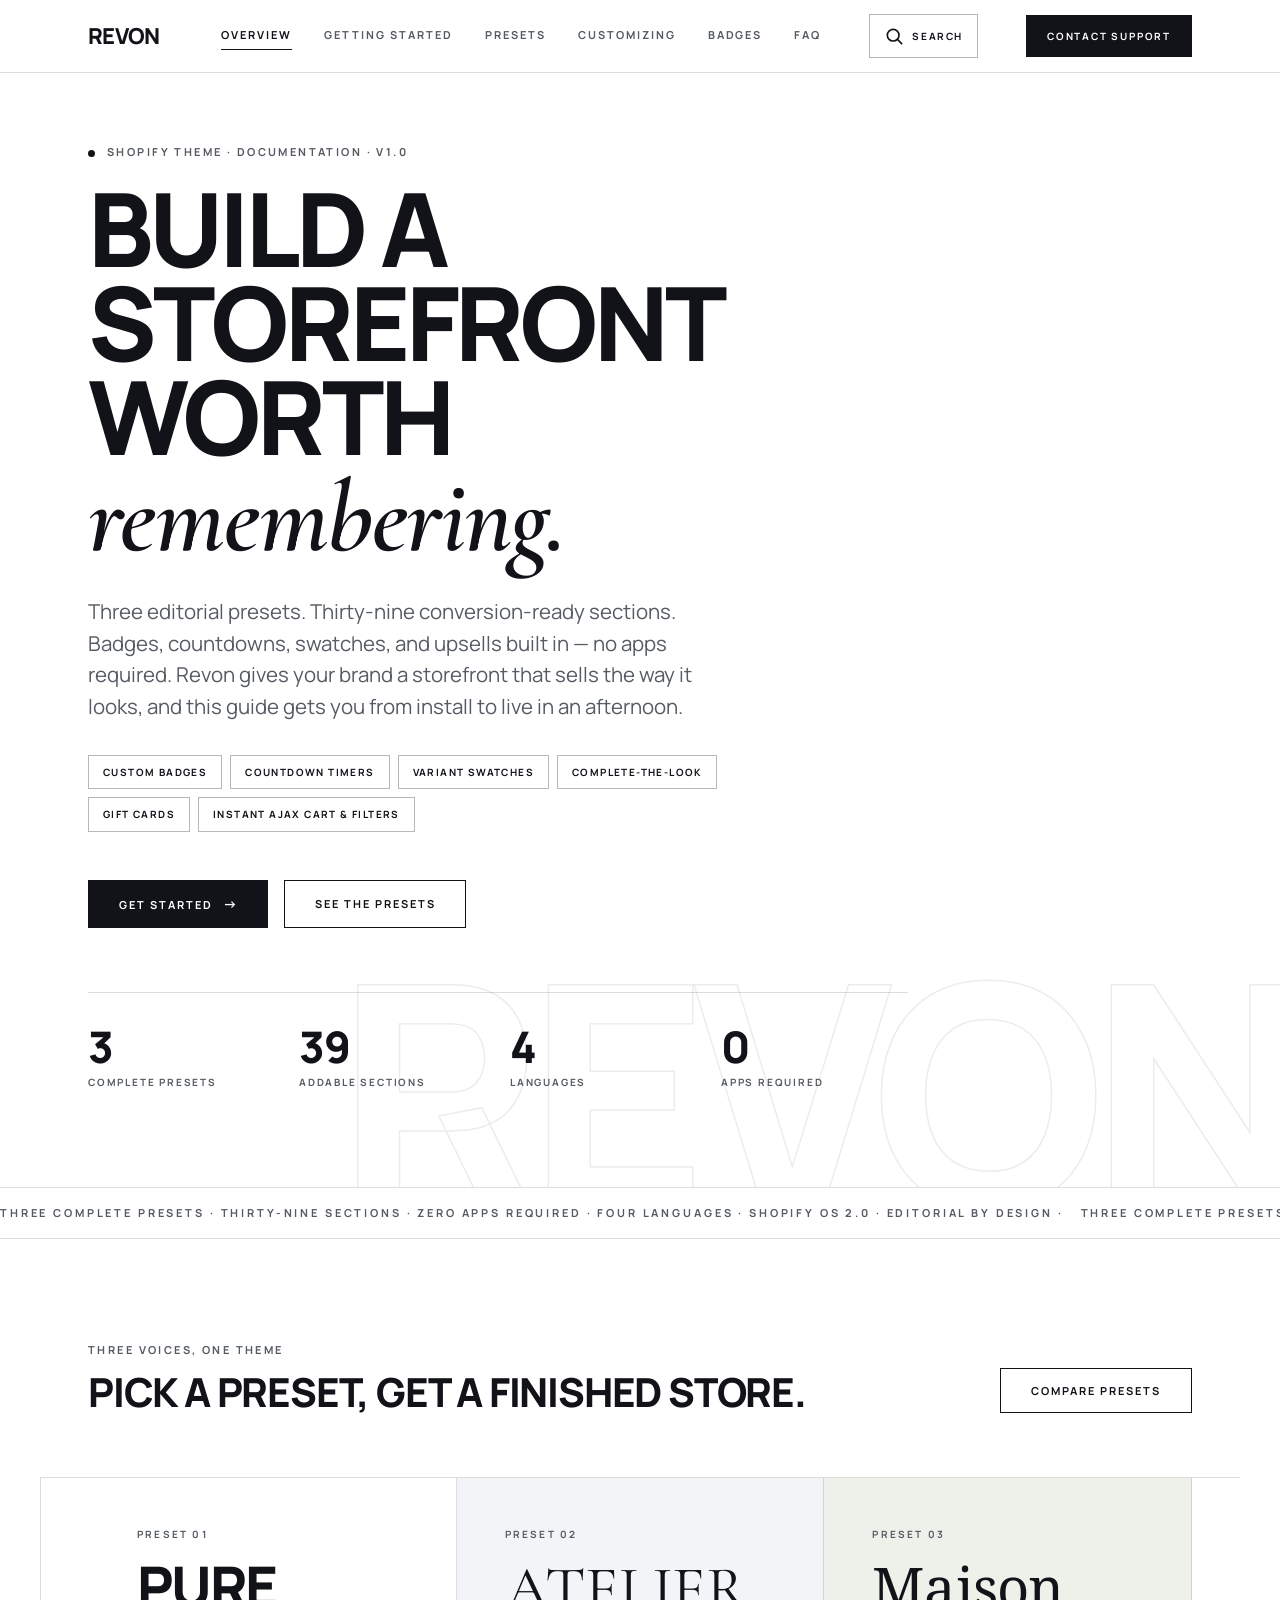
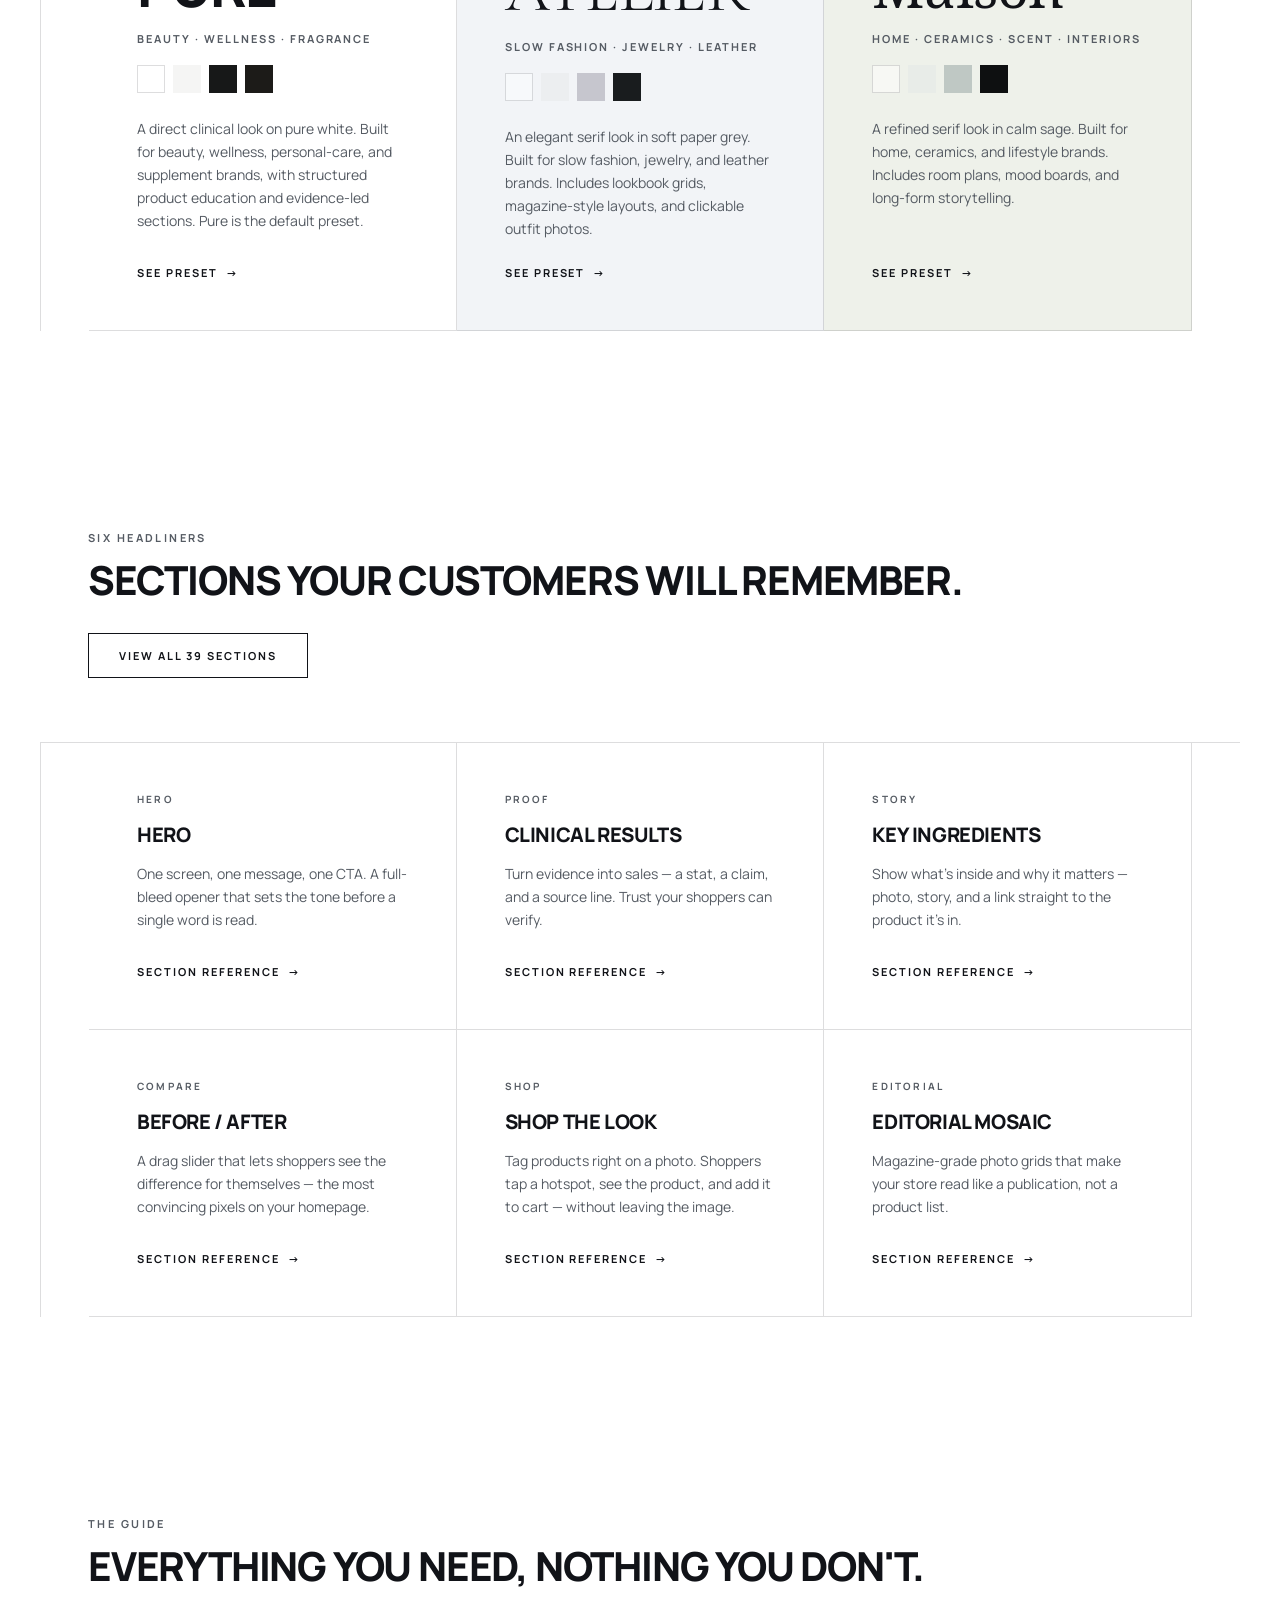
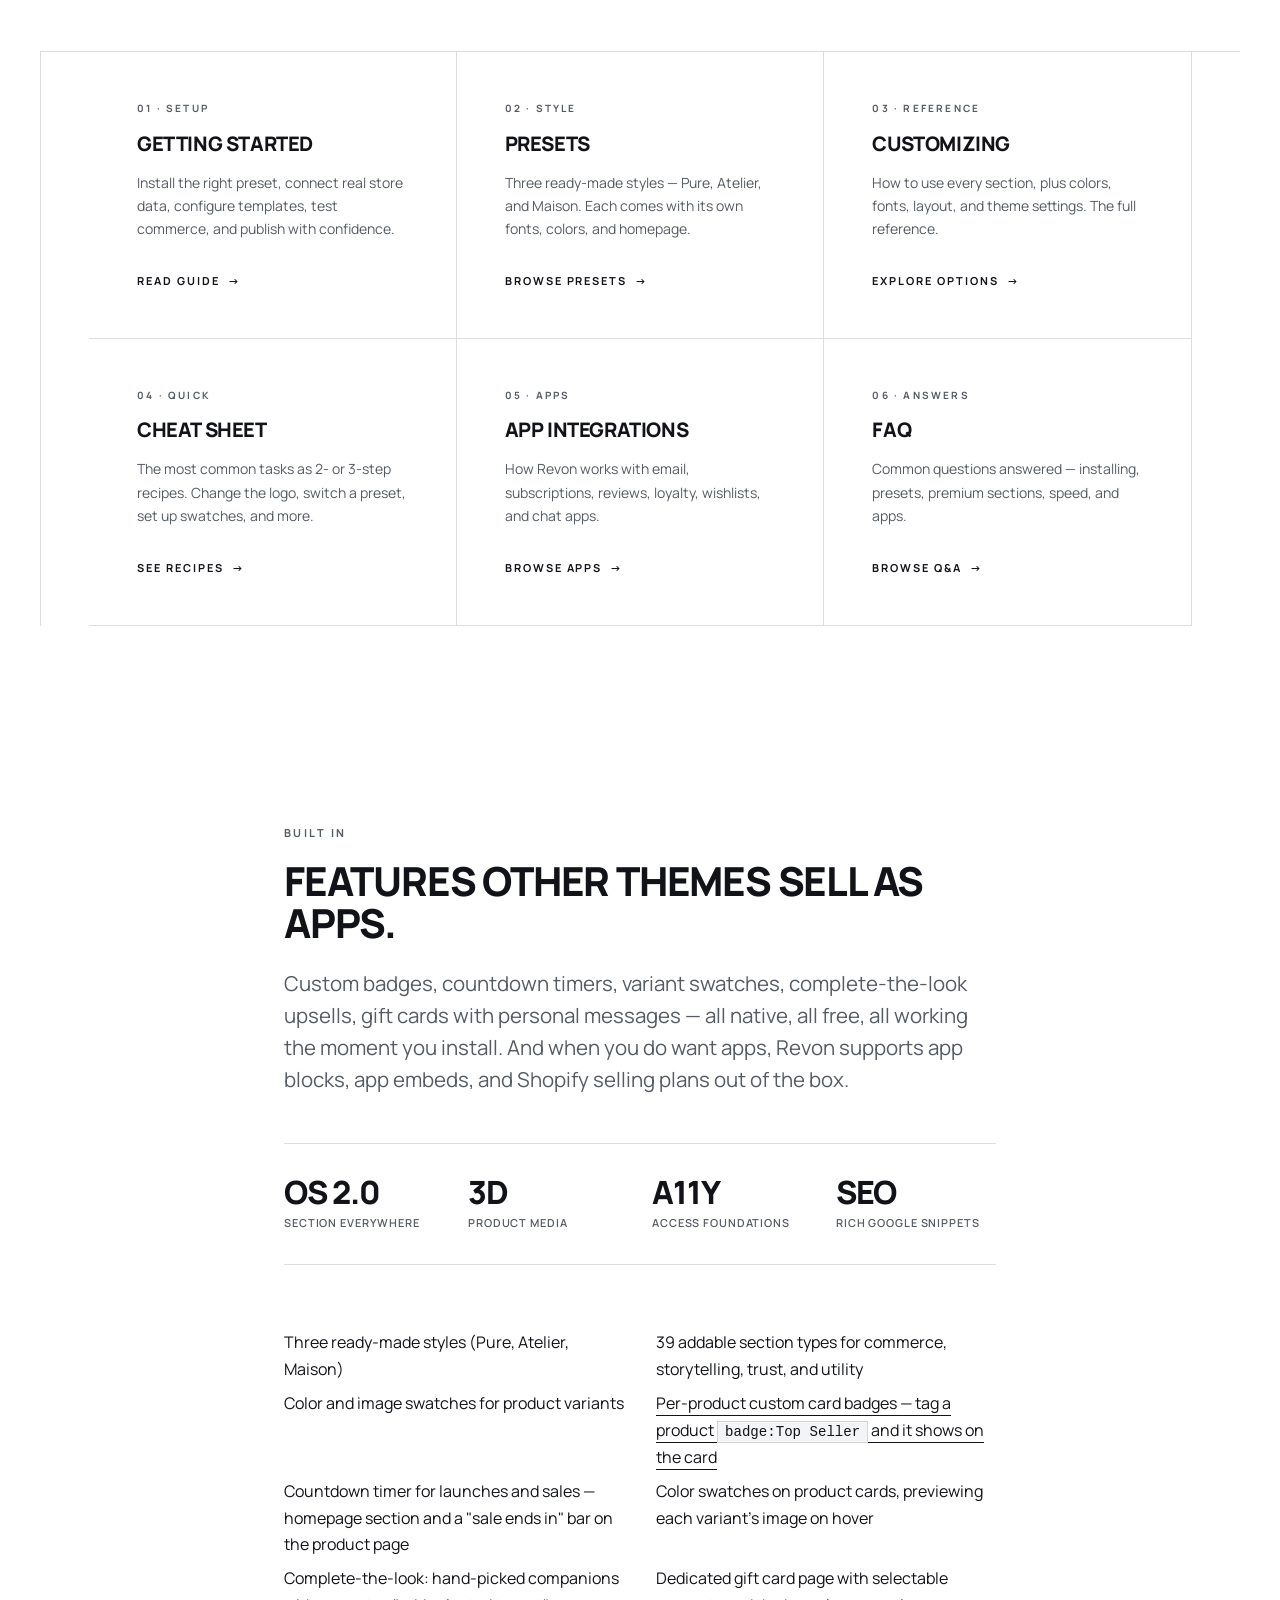
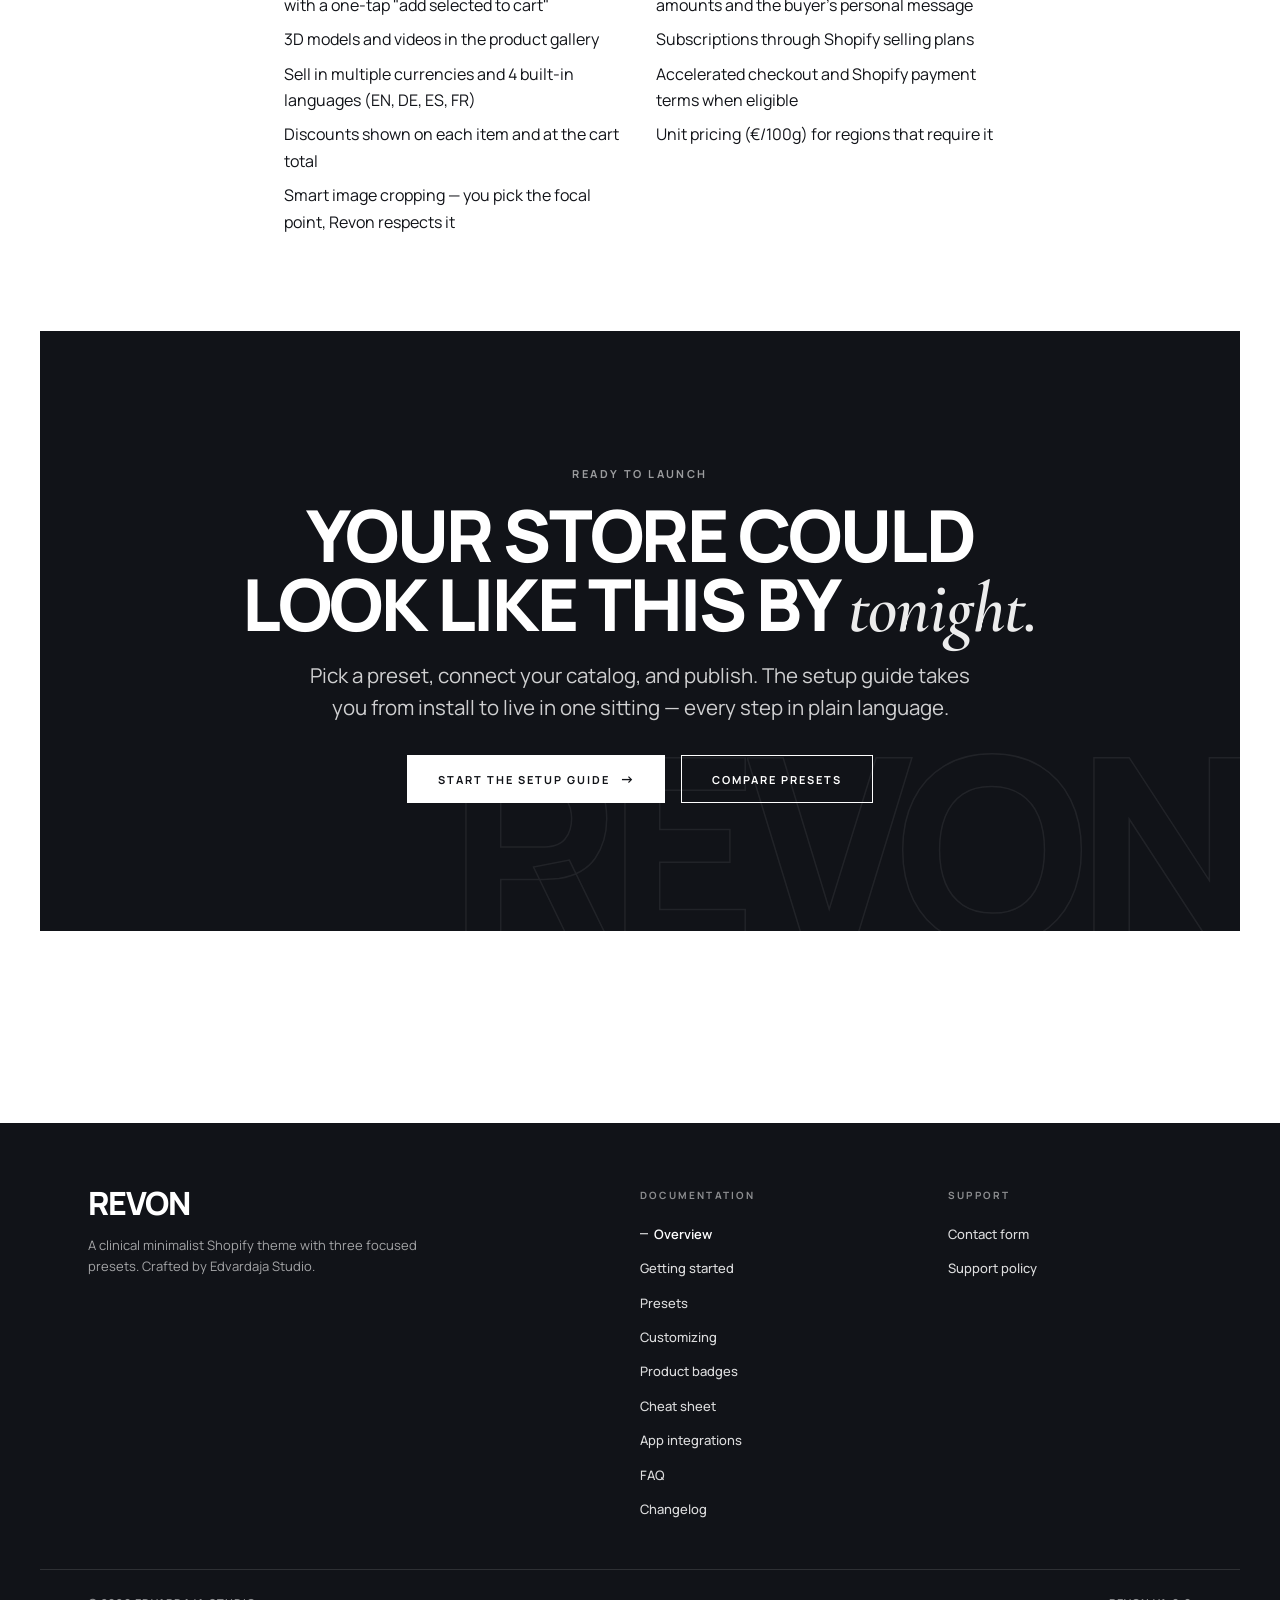
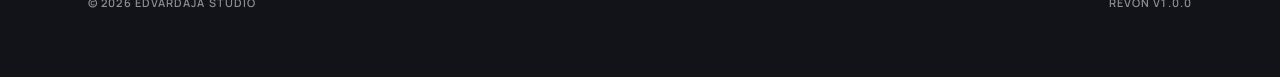
==== commit 71e09d68: "Revert "Redesign Revon landing page" This reverts commit a344f99a2e104d5691410170ba6e32380e9fe37a." ====
--- a/index.html
+++ b/index.html
@@ -3,53 +3,51 @@
 <head>
 <meta charset="UTF-8">
 <meta name="viewport" content="width=device-width, initial-scale=1.0">
-<title>Revon documentation | Setup, presets, and customization</title>
-<meta name="description" content="Set up, customize, and launch the Revon Shopify theme. Compare Pure, Atelier, and Maison and find practical guides for every important theme task.">
-<meta property="og:title" content="Revon theme documentation">
-<meta property="og:description" content="Clear setup, preset, customization, app, and troubleshooting guides for Revon.">
+<title>Revon — Theme documentation</title>
+<meta name="description" content="Documentation, setup guide, FAQs and support for the Revon Shopify theme.">
+<meta property="og:title" content="Revon — Theme documentation">
+<meta property="og:description" content="The complete guide to installing, customizing, and getting the most out of the Revon Shopify theme.">
 <meta property="og:type" content="website">
-<meta property="og:image" content="assets/revon-preset-pure.jpg">
 <meta name="twitter:card" content="summary_large_image">
 <link rel="icon" type="image/svg+xml" href="favicon.svg">
 <link rel="preconnect" href="https://fonts.googleapis.com">
 <link rel="preconnect" href="https://fonts.gstatic.com" crossorigin>
-<link href="https://fonts.googleapis.com/css2?family=Manrope:wght@400;500;600;700;800&amp;family=Cormorant+Garamond:ital,wght@0,400;0,600;1,400&amp;family=Noto+Serif:ital,wght@0,400;0,700;1,400&amp;display=swap" rel="stylesheet">
+<link href="https://fonts.googleapis.com/css2?family=Manrope:wght@400;500;600;700;800&family=Cormorant+Garamond:ital,wght@0,400;0,600;1,400&family=Noto+Serif:ital,wght@0,400;0,700;1,400&display=swap" rel="stylesheet">
 <link rel="stylesheet" href="styles.css">
 </head>
-<body class="docs-home-page">
+<body>
 <a href="#main" class="skip-link">Skip to content</a>
 
-<header class="site-header">
+<header class="site-header" role="banner">
   <div class="site-header__inner">
     <a href="index.html" class="site-header__brand">Revon</a>
     <nav class="site-nav" aria-label="Documentation">
-      <a href="index.html" aria-current="page">Docs home</a>
+      <a href="index.html" aria-current="page">Overview</a>
       <a href="getting-started.html">Getting started</a>
       <a href="presets.html">Presets</a>
       <a href="customizing.html">Customizing</a>
-      <a href="apps.html">Apps</a>
+      <a href="badges.html">Badges</a>
       <a href="faq.html">FAQ</a>
     </nav>
     <button class="site-header__search-btn" type="button" data-search-open aria-label="Search documentation" title="Search documentation">
       <svg viewBox="0 0 24 24" fill="none" stroke="currentColor" stroke-width="2" stroke-linecap="square" aria-hidden="true"><circle cx="11" cy="11" r="7"/><line x1="16" y1="16" x2="21" y2="21"/></svg>
       <span class="site-header__search-label">Search</span>
     </button>
-    <a href="support.html" class="site-header__cta">Get support</a>
+    <a href="support.html" class="site-header__cta">Contact support</a>
     <button class="site-header__menu-btn" type="button" data-mobile-open aria-expanded="false" aria-controls="mobile-drawer" aria-label="Open menu">
-      <svg viewBox="0 0 24 24" fill="none" stroke="currentColor" stroke-width="2" stroke-linecap="square" aria-hidden="true"><line x1="3" y1="8" x2="21" y2="8"/><line x1="3" y1="16" x2="21" y2="16"/></svg>
+      <svg viewBox="0 0 24 24" fill="none" stroke="currentColor" stroke-width="2" stroke-linecap="square"><line x1="3" y1="8" x2="21" y2="8"/><line x1="3" y1="16" x2="21" y2="16"/></svg>
     </button>
   </div>
 </header>
 
-<div class="mobile-drawer" id="mobile-drawer" aria-hidden="true" data-mobile-drawer inert>
+<div class="mobile-drawer" id="mobile-drawer" aria-hidden="true" data-mobile-drawer>
   <div class="mobile-drawer__head">
-    <span class="mobile-drawer__title">Documentation</span>
     <button class="mobile-drawer__close" type="button" data-mobile-close aria-label="Close menu">
-      <svg viewBox="0 0 24 24" fill="none" stroke="currentColor" stroke-width="2" stroke-linecap="square" aria-hidden="true"><line x1="6" y1="6" x2="18" y2="18"/><line x1="18" y1="6" x2="6" y2="18"/></svg>
+      <svg viewBox="0 0 24 24" fill="none" stroke="currentColor" stroke-width="2" stroke-linecap="square"><line x1="6" y1="6" x2="18" y2="18"/><line x1="18" y1="6" x2="6" y2="18"/></svg>
     </button>
   </div>
   <nav class="mobile-drawer__nav" aria-label="Mobile">
-    <a href="index.html">Docs home</a>
+    <a href="index.html">Overview</a>
     <a href="getting-started.html">Getting started</a>
     <a href="presets.html">Presets</a>
     <a href="customizing.html">Customizing</a>
@@ -62,205 +60,276 @@
   </nav>
 </div>
 
-<main id="main" class="docs-home">
-  <section class="docs-home__hero" aria-labelledby="docs-home-title">
-    <div class="docs-home__hero-copy">
-      <p class="docs-home__eyebrow">Revon theme documentation <span>Version 1.0.0</span></p>
-      <h1 id="docs-home-title">Build your store<br>with confidence.</h1>
-      <p class="docs-home__lead">Straightforward guides for installing Revon, choosing a preset, editing every important setting, connecting apps, and preparing your store for launch.</p>
-      <button class="docs-search-launcher" type="button" data-search-open>
-        <span class="docs-search-launcher__icon" aria-hidden="true">
-          <svg viewBox="0 0 24 24" fill="none" stroke="currentColor" stroke-width="2" stroke-linecap="square"><circle cx="11" cy="11" r="7"/><line x1="16" y1="16" x2="21" y2="21"/></svg>
-        </span>
-        <span class="docs-search-launcher__text">Search all documentation</span>
-        <span class="docs-search-launcher__key">Ctrl K</span>
-      </button>
-      <nav class="docs-home__quick-links" aria-label="Quick links">
-        <a href="getting-started.html">Start setup</a>
-        <a href="presets.html#comparison">Compare presets</a>
-        <a href="cheatsheet.html">Open cheat sheet</a>
-      </nav>
-    </div>
-
-    <aside class="start-panel" aria-labelledby="start-panel-title">
-      <p class="start-panel__label">New to Revon?</p>
-      <h2 id="start-panel-title">Start in the right order</h2>
-      <ol class="start-panel__steps">
-        <li><span>01</span><div><strong>Choose your preset</strong><small>Pure is installed by default.</small></div></li>
-        <li><span>02</span><div><strong>Add your brand and catalog</strong><small>Connect real products before styling.</small></div></li>
-        <li><span>03</span><div><strong>Customize and test</strong><small>Review mobile, cart, search, and checkout.</small></div></li>
-      </ol>
-      <a href="getting-started.html" class="docs-button docs-button--dark">Follow the setup guide <span aria-hidden="true">&rarr;</span></a>
-    </aside>
-  </section>
-
-  <section class="docs-home__section preset-finder" aria-labelledby="preset-finder-title">
-    <div class="docs-section-heading">
-      <div>
-        <p class="docs-home__eyebrow">Choose your starting point</p>
-        <h2 id="preset-finder-title">Meet the three Revon presets</h2>
-      </div>
-      <p>All three presets include the same commerce features and section library. Choose by visual direction and industry, then replace the starter content with your own.</p>
-    </div>
-
-    <div class="preset-showcase">
-      <article class="preset-showcase__card preset-showcase__card--pure">
-        <a class="preset-showcase__media" href="presets.html#pure" aria-label="Read the Pure preset guide">
-          <img src="assets/revon-preset-pure.jpg" alt="Pure preset storefront for a modern beauty and wellness brand" width="1280" height="900" loading="eager">
-          <span class="preset-showcase__status">Default preset</span>
-        </a>
-        <div class="preset-showcase__body">
-          <div class="preset-showcase__topline"><span>01</span><span>Beauty / wellness</span></div>
-          <h3>Pure</h3>
-          <p>Clinical, high-contrast, and direct. Built for product education, evidence, routines, and precise merchandising.</p>
-          <dl class="preset-showcase__facts">
-            <div><dt>Heading</dt><dd>Manrope ExtraBold</dd></div>
-            <div><dt>Style</dt><dd>Sharp / high contrast</dd></div>
-          </dl>
-          <div class="preset-showcase__footer">
-            <span class="preset-colors" role="img" aria-label="Pure palette"><i></i><i></i><i></i></span>
-            <a href="presets.html#pure">Open Pure guide <span aria-hidden="true">&rarr;</span></a>
-          </div>
-        </div>
-      </article>
-
-      <article class="preset-showcase__card preset-showcase__card--atelier">
-        <a class="preset-showcase__media" href="presets.html#atelier" aria-label="Read the Atelier preset guide">
-          <img src="assets/revon-preset-atelier.jpg" alt="Atelier preset storefront for a considered fashion brand" width="1280" height="900" loading="lazy">
-          <span class="preset-showcase__status">Editorial preset</span>
-        </a>
-        <div class="preset-showcase__body">
-          <div class="preset-showcase__topline"><span>02</span><span>Fashion / jewelry</span></div>
-          <h3>Atelier</h3>
-          <p>Editorial, spacious, and restrained. Designed for collection stories, campaign imagery, craft, and considered fashion.</p>
-          <dl class="preset-showcase__facts">
-            <div><dt>Heading</dt><dd>Cormorant</dd></div>
-            <div><dt>Style</dt><dd>Editorial / spacious</dd></div>
-          </dl>
-          <div class="preset-showcase__footer">
-            <span class="preset-colors" role="img" aria-label="Atelier palette"><i></i><i></i><i></i></span>
-            <a href="presets.html#atelier">Open Atelier guide <span aria-hidden="true">&rarr;</span></a>
-          </div>
-        </div>
-      </article>
-
-      <article class="preset-showcase__card preset-showcase__card--maison">
-        <a class="preset-showcase__media" href="presets.html#maison" aria-label="Read the Maison preset guide">
-          <img src="assets/revon-preset-maison.png" alt="Maison preset art direction for modern furniture and interiors" width="1536" height="1024" loading="lazy">
-          <span class="preset-showcase__status">Refined preset</span>
-        </a>
-        <div class="preset-showcase__body">
-          <div class="preset-showcase__topline"><span>03</span><span>Furniture / home</span></div>
-          <h3>Maison</h3>
-          <p>Warm, refined, and architectural. Made for furniture, interiors, ceramics, lighting, and considered living.</p>
-          <dl class="preset-showcase__facts">
-            <div><dt>Heading</dt><dd>Noto Serif</dd></div>
-            <div><dt>Style</dt><dd>Warm / architectural</dd></div>
-          </dl>
-          <div class="preset-showcase__footer">
-            <span class="preset-colors" role="img" aria-label="Maison palette"><i></i><i></i><i></i></span>
-            <a href="presets.html#maison">Open Maison guide <span aria-hidden="true">&rarr;</span></a>
-          </div>
-        </div>
-      </article>
-    </div>
-  </section>
-
-  <section class="docs-home__section guide-library" aria-labelledby="guide-library-title">
-    <div class="docs-section-heading docs-section-heading--compact">
-      <div>
-        <p class="docs-home__eyebrow">Documentation library</p>
-        <h2 id="guide-library-title">Everything you need, in one place</h2>
-      </div>
-      <button class="docs-text-button" type="button" data-search-open>Search every guide <span aria-hidden="true">&rarr;</span></button>
-    </div>
-
-    <div class="guide-group">
-      <div class="guide-group__heading"><span>01</span><h3>Set up your store</h3></div>
-      <div class="guide-grid">
-        <a href="getting-started.html" class="guide-card"><span class="guide-card__meta">9-step launch path</span><strong>Getting started</strong><p>Install Revon, add your brand, connect navigation and products, configure commerce, test, and publish.</p><span class="guide-card__link">Open guide &rarr;</span></a>
-        <a href="presets.html" class="guide-card"><span class="guide-card__meta">Pure / Atelier / Maison</span><strong>Preset guide</strong><p>Compare all three styles, understand what changes, choose the right starting point, and replace demo content.</p><span class="guide-card__link">Compare presets &rarr;</span></a>
-        <a href="cheatsheet.html" class="guide-card"><span class="guide-card__meta">Fast reference</span><strong>Theme cheat sheet</strong><p>Use short, practical recipes for common tasks when you already know what you want to change.</p><span class="guide-card__link">View shortcuts &rarr;</span></a>
-      </div>
-    </div>
-
-    <div class="guide-group">
-      <div class="guide-group__heading"><span>02</span><h3>Customize and merchandise</h3></div>
-      <div class="guide-grid">
-        <a href="customizing.html" class="guide-card"><span class="guide-card__meta">Settings / sections / blocks</span><strong>Customization reference</strong><p>Understand global design settings, all section families, product blocks, swatches, media, cart, and navigation.</p><span class="guide-card__link">Explore settings &rarr;</span></a>
-        <a href="badges.html" class="guide-card"><span class="guide-card__meta">Automatic and custom</span><strong>Product badges</strong><p>Create your own product labels with Shopify tags, control badge styling, set priority, and troubleshoot display rules.</p><span class="guide-card__link">Create badges &rarr;</span></a>
-        <a href="apps.html" class="guide-card"><span class="guide-card__meta">App blocks / embeds</span><strong>App integrations</strong><p>Add reviews, subscriptions, loyalty, chat, marketing, and other apps using Shopify's supported integration points.</p><span class="guide-card__link">Connect apps &rarr;</span></a>
-      </div>
-    </div>
-
-    <div class="guide-group">
-      <div class="guide-group__heading"><span>03</span><h3>Troubleshoot and maintain</h3></div>
-      <div class="guide-grid">
-        <a href="faq.html" class="guide-card"><span class="guide-card__meta">Common questions</span><strong>Frequently asked questions</strong><p>Find clear answers about presets, images, products, variants, apps, markets, performance, and accessibility.</p><span class="guide-card__link">Browse answers &rarr;</span></a>
-        <a href="changelog.html" class="guide-card"><span class="guide-card__meta">Version history</span><strong>Changelog</strong><p>Review new features, behavior changes, documentation updates, and fixes before updating your live theme.</p><span class="guide-card__link">See releases &rarr;</span></a>
-        <a href="support.html" class="guide-card"><span class="guide-card__meta">Direct help</span><strong>Support</strong><p>Prepare a useful support request, understand what is covered, and send the details needed for a faster answer.</p><span class="guide-card__link">Contact support &rarr;</span></a>
-      </div>
-    </div>
-  </section>
-
-  <section class="docs-home__section popular-tasks" aria-labelledby="popular-tasks-title">
-    <div class="docs-section-heading docs-section-heading--compact">
-      <div>
-        <p class="docs-home__eyebrow">Jump directly to an answer</p>
-        <h2 id="popular-tasks-title">Popular tasks</h2>
-      </div>
-    </div>
-    <nav class="task-list" aria-label="Popular documentation tasks">
-      <a href="presets.html#change-style"><span>Change the active theme style</span><small>Presets</small><b aria-hidden="true">&rarr;</b></a>
-      <a href="customizing.html#settings"><span>Edit colors, typography, spacing, and page width</span><small>Theme settings</small><b aria-hidden="true">&rarr;</b></a>
-      <a href="badges.html#custom"><span>Create a custom product badge</span><small>Merchandising</small><b aria-hidden="true">&rarr;</b></a>
-      <a href="getting-started.html#commerce"><span>Configure the cart and checkout handoff</span><small>Commerce</small><b aria-hidden="true">&rarr;</b></a>
-      <a href="apps.html#placements"><span>Add and position an app block</span><small>Apps</small><b aria-hidden="true">&rarr;</b></a>
-      <a href="getting-started.html#markets"><span>Configure markets and languages</span><small>Localization</small><b aria-hidden="true">&rarr;</b></a>
-    </nav>
-  </section>
-
-  <section class="docs-home__section docs-overview" aria-labelledby="docs-overview-title">
-    <div class="docs-overview__image">
-      <img src="assets/revon-collection.jpg" alt="Revon collection template with filters, product cards, prices, and badges" width="1440" height="900" loading="lazy">
-    </div>
-    <div class="docs-overview__content">
-      <p class="docs-home__eyebrow">What is included</p>
-      <h2 id="docs-overview-title">One system across your entire storefront</h2>
-      <p>Revon uses the same global controls and merchant-friendly editing patterns across every preset. Once you understand one section, the rest of the theme feels familiar.</p>
-      <dl class="docs-overview__stats">
-        <div><dt>Preset directions</dt><dd>3</dd></div>
-        <div><dt>Addable section types</dt><dd>39</dd></div>
-        <div><dt>Included locales</dt><dd>4</dd></div>
-        <div><dt>Default preset</dt><dd>Pure</dd></div>
-      </dl>
-      <a href="customizing.html#sections" class="docs-button docs-button--dark">Browse the section library <span aria-hidden="true">&rarr;</span></a>
-    </div>
-  </section>
-
-  <section class="docs-help" aria-labelledby="docs-help-title">
-    <div>
-      <p class="docs-home__eyebrow docs-home__eyebrow--light">Still looking?</p>
-      <h2 id="docs-help-title">Get to the answer faster.</h2>
-      <p>Search the full documentation, check common questions, or contact support with your store URL and a clear description of the issue.</p>
-    </div>
-    <div class="docs-help__actions">
-      <button class="docs-button docs-button--light" type="button" data-search-open>Search documentation</button>
-      <a class="docs-button docs-button--outline" href="support.html">Contact support</a>
-    </div>
-  </section>
+<main id="main">
+
+  <section class="hero">
+    <div class="hero__inner">
+      <p class="eyebrow hero__eyebrow"><span class="hero__eyebrow-dot"></span>Shopify theme · documentation · v1.0</p>
+      <h1 class="display hero__heading">Build a storefront worth <em class="display__accent">remembering.</em></h1>
+      <p class="lead hero__lead">
+        Three editorial presets. Thirty-nine conversion-ready sections. Badges,
+        countdowns, swatches, and upsells built in — no apps required. Revon gives
+        your brand a storefront that sells the way it looks, and this guide gets
+        you from install to live in an afternoon.
+      </p>
+      <ul class="hero__chips" aria-label="Built-in features">
+        <li class="hero__chip">Custom badges</li>
+        <li class="hero__chip">Countdown timers</li>
+        <li class="hero__chip">Variant swatches</li>
+        <li class="hero__chip">Complete-the-look</li>
+        <li class="hero__chip">Gift cards</li>
+        <li class="hero__chip">Instant AJAX cart &amp; filters</li>
+      </ul>
+      <div class="hero__actions">
+        <a href="getting-started.html" class="btn btn--primary btn--arrow">Get started</a>
+        <a href="presets.html" class="btn btn--secondary">See the presets</a>
+      </div>
+      <div class="hero__meta">
+        <div class="hero__meta-item">
+          <span class="hero__meta-value">3</span>
+          <span class="hero__meta-label">Complete presets</span>
+        </div>
+        <div class="hero__meta-item">
+          <span class="hero__meta-value">39</span>
+          <span class="hero__meta-label">Addable sections</span>
+        </div>
+        <div class="hero__meta-item">
+          <span class="hero__meta-value">4</span>
+          <span class="hero__meta-label">Languages</span>
+        </div>
+        <div class="hero__meta-item">
+          <span class="hero__meta-value">0</span>
+          <span class="hero__meta-label">Apps required</span>
+        </div>
+      </div>
+    </div>
+  </section>
+
+  <div class="marquee" aria-hidden="true">
+    <div class="marquee__track">
+      <span class="marquee__part">Three complete presets · Thirty-nine sections · Zero apps required · Four languages · Shopify OS 2.0 · Editorial by design ·&nbsp;</span>
+      <span class="marquee__part">Three complete presets · Thirty-nine sections · Zero apps required · Four languages · Shopify OS 2.0 · Editorial by design ·&nbsp;</span>
+    </div>
+  </div>
+
+  <section class="section">
+    <div class="section-head reveal">
+      <div class="section-head__title">
+        <p class="eyebrow">Three voices, one theme</p>
+        <h2 class="h2">Pick a preset, get a finished store.</h2>
+      </div>
+      <a href="presets.html" class="btn btn--secondary">Compare presets</a>
+    </div>
+
+    <div class="preset-grid">
+      <a href="presets.html#pure" class="preset-card preset-card--pure reveal">
+        <span class="preset-card__num">Preset 01</span>
+        <span class="preset-card__name">Pure</span>
+        <span class="preset-card__vertical">Beauty · Wellness · Fragrance</span>
+        <div class="preset-card__swatches" aria-hidden="true">
+          <span class="preset-card__swatch preset-card__swatch--bordered" style="background:#ffffff"></span>
+          <span class="preset-card__swatch" style="background:#f5f5f4"></span>
+          <span class="preset-card__swatch" style="background:#171818"></span>
+          <span class="preset-card__swatch" style="background:#1c1b18"></span>
+        </div>
+        <p class="preset-card__body">A direct clinical look on pure white. Built for beauty, wellness, personal-care, and supplement brands, with structured product education and evidence-led sections. Pure is the default preset.</p>
+        <span class="preset-card__link">See preset</span>
+      </a>
+      <a href="presets.html#atelier" class="preset-card preset-card--atelier reveal">
+        <span class="preset-card__num">Preset 02</span>
+        <span class="preset-card__name preset-card__name--atelier">Atelier</span>
+        <span class="preset-card__vertical">Slow fashion · Jewelry · Leather</span>
+        <div class="preset-card__swatches" aria-hidden="true">
+          <span class="preset-card__swatch preset-card__swatch--bordered" style="background:#f7f9fb"></span>
+          <span class="preset-card__swatch" style="background:#eceef0"></span>
+          <span class="preset-card__swatch" style="background:#c6c6ce"></span>
+          <span class="preset-card__swatch" style="background:#191c1e"></span>
+        </div>
+        <p class="preset-card__body">An elegant serif look in soft paper grey. Built for slow fashion, jewelry, and leather brands. Includes lookbook grids, magazine-style layouts, and clickable outfit photos.</p>
+        <span class="preset-card__link">See preset</span>
+      </a>
+      <a href="presets.html#maison" class="preset-card preset-card--maison reveal">
+        <span class="preset-card__num">Preset 03</span>
+        <span class="preset-card__name preset-card__name--maison">Maison</span>
+        <span class="preset-card__vertical">Home · Ceramics · Scent · Interiors</span>
+        <div class="preset-card__swatches" aria-hidden="true">
+          <span class="preset-card__swatch preset-card__swatch--bordered" style="background:#f7f8f4"></span>
+          <span class="preset-card__swatch" style="background:#e8ece8"></span>
+          <span class="preset-card__swatch" style="background:#bfc8c4"></span>
+          <span class="preset-card__swatch" style="background:#0e1011"></span>
+        </div>
+        <p class="preset-card__body">A refined serif look in calm sage. Built for home, ceramics, and lifestyle brands. Includes room plans, mood boards, and long-form storytelling.</p>
+        <span class="preset-card__link">See preset</span>
+      </a>
+    </div>
+  </section>
+
+  <section class="section">
+    <div class="section-head reveal">
+      <div class="section-head__title">
+        <p class="eyebrow">Six headliners</p>
+        <h2 class="h2">Sections your customers will remember.</h2>
+      </div>
+      <a href="customizing.html" class="btn btn--secondary">View all 39 sections</a>
+    </div>
+
+    <div class="feature-grid">
+      <a href="customizing.html#storytelling" class="feature-card reveal">
+        <span class="feature-card__num">Hero</span>
+        <h3 class="feature-card__title">Hero</h3>
+        <p class="feature-card__body">One screen, one message, one CTA. A full-bleed opener that sets the tone before a single word is read.</p>
+        <span class="feature-card__link">Section reference</span>
+      </a>
+      <a href="customizing.html#storytelling" class="feature-card reveal">
+        <span class="feature-card__num">Proof</span>
+        <h3 class="feature-card__title">Clinical results</h3>
+        <p class="feature-card__body">Turn evidence into sales — a stat, a claim, and a source line. Trust your shoppers can verify.</p>
+        <span class="feature-card__link">Section reference</span>
+      </a>
+      <a href="customizing.html#storytelling" class="feature-card reveal">
+        <span class="feature-card__num">Story</span>
+        <h3 class="feature-card__title">Key ingredients</h3>
+        <p class="feature-card__body">Show what's inside and why it matters — photo, story, and a link straight to the product it's in.</p>
+        <span class="feature-card__link">Section reference</span>
+      </a>
+      <a href="customizing.html#storytelling" class="feature-card reveal">
+        <span class="feature-card__num">Compare</span>
+        <h3 class="feature-card__title">Before / after</h3>
+        <p class="feature-card__body">A drag slider that lets shoppers see the difference for themselves — the most convincing pixels on your homepage.</p>
+        <span class="feature-card__link">Section reference</span>
+      </a>
+      <a href="customizing.html#commerce" class="feature-card reveal">
+        <span class="feature-card__num">Shop</span>
+        <h3 class="feature-card__title">Shop the look</h3>
+        <p class="feature-card__body">Tag products right on a photo. Shoppers tap a hotspot, see the product, and add it to cart — without leaving the image.</p>
+        <span class="feature-card__link">Section reference</span>
+      </a>
+      <a href="customizing.html#storytelling" class="feature-card reveal">
+        <span class="feature-card__num">Editorial</span>
+        <h3 class="feature-card__title">Editorial mosaic</h3>
+        <p class="feature-card__body">Magazine-grade photo grids that make your store read like a publication, not a product list.</p>
+        <span class="feature-card__link">Section reference</span>
+      </a>
+    </div>
+  </section>
+
+  <section class="section">
+    <div class="section-head reveal">
+      <div class="section-head__title">
+        <p class="eyebrow">The guide</p>
+        <h2 class="h2">Everything you need, nothing you don't.</h2>
+      </div>
+    </div>
+
+    <div class="feature-grid">
+      <a href="getting-started.html" class="feature-card reveal">
+        <span class="feature-card__num">01 · Setup</span>
+        <h3 class="feature-card__title">Getting started</h3>
+        <p class="feature-card__body">Install the right preset, connect real store data, configure templates, test commerce, and publish with confidence.</p>
+        <span class="feature-card__link">Read guide</span>
+      </a>
+      <a href="presets.html" class="feature-card reveal">
+        <span class="feature-card__num">02 · Style</span>
+        <h3 class="feature-card__title">Presets</h3>
+        <p class="feature-card__body">Three ready-made styles — Pure, Atelier, and Maison. Each comes with its own fonts, colors, and homepage.</p>
+        <span class="feature-card__link">Browse presets</span>
+      </a>
+      <a href="customizing.html" class="feature-card reveal">
+        <span class="feature-card__num">03 · Reference</span>
+        <h3 class="feature-card__title">Customizing</h3>
+        <p class="feature-card__body">How to use every section, plus colors, fonts, layout, and theme settings. The full reference.</p>
+        <span class="feature-card__link">Explore options</span>
+      </a>
+      <a href="cheatsheet.html" class="feature-card reveal">
+        <span class="feature-card__num">04 · Quick</span>
+        <h3 class="feature-card__title">Cheat sheet</h3>
+        <p class="feature-card__body">The most common tasks as 2- or 3-step recipes. Change the logo, switch a preset, set up swatches, and more.</p>
+        <span class="feature-card__link">See recipes</span>
+      </a>
+      <a href="apps.html" class="feature-card reveal">
+        <span class="feature-card__num">05 · Apps</span>
+        <h3 class="feature-card__title">App integrations</h3>
+        <p class="feature-card__body">How Revon works with email, subscriptions, reviews, loyalty, wishlists, and chat apps.</p>
+        <span class="feature-card__link">Browse apps</span>
+      </a>
+      <a href="faq.html" class="feature-card reveal">
+        <span class="feature-card__num">06 · Answers</span>
+        <h3 class="feature-card__title">FAQ</h3>
+        <p class="feature-card__body">Common questions answered — installing, presets, premium sections, speed, and apps.</p>
+        <span class="feature-card__link">Browse Q&amp;A</span>
+      </a>
+    </div>
+  </section>
+
+  <section class="section">
+    <div class="container-narrow reveal">
+      <p class="eyebrow">Built in</p>
+      <h2 class="h2" style="margin-top:var(--space-md)">Features other themes sell as apps.</h2>
+      <p class="lead" style="margin-top:var(--space-md)">Custom badges, countdown timers, variant swatches, complete-the-look upsells, gift cards with personal messages — all native, all free, all working the moment you install. And when you do want apps, Revon supports app blocks, app embeds, and Shopify selling plans out of the box.</p>
+
+      <div class="stat-strip">
+        <div class="stat-strip__item">
+          <div class="stat-strip__value">OS 2.0</div>
+          <div class="stat-strip__label">Section everywhere</div>
+        </div>
+        <div class="stat-strip__item">
+          <div class="stat-strip__value">3D</div>
+          <div class="stat-strip__label">Product media</div>
+        </div>
+        <div class="stat-strip__item">
+          <div class="stat-strip__value">A11Y</div>
+          <div class="stat-strip__label">Access foundations</div>
+        </div>
+        <div class="stat-strip__item">
+          <div class="stat-strip__value">SEO</div>
+          <div class="stat-strip__label">Rich Google snippets</div>
+        </div>
+      </div>
+
+      <ul class="prose" style="max-width:none; display:grid; grid-template-columns:1fr 1fr; gap:8px 32px; padding-top:var(--space-md)">
+        <li>Three ready-made styles (Pure, Atelier, Maison)</li>
+        <li>39 addable section types for commerce, storytelling, trust, and utility</li>
+        <li>Color and image swatches for product variants</li>
+        <li><a href="badges.html">Per-product custom card badges — tag a product <code>badge:Top Seller</code> and it shows on the card</a></li>
+        <li>Countdown timer for launches and sales — homepage section and a "sale ends in" bar on the product page</li>
+        <li>Color swatches on product cards, previewing each variant's image on hover</li>
+        <li>Complete-the-look: hand-picked companions with a one-tap "add selected to cart"</li>
+        <li>Dedicated gift card page with selectable amounts and the buyer's personal message</li>
+        <li>3D models and videos in the product gallery</li>
+        <li>Subscriptions through Shopify selling plans</li>
+        <li>Sell in multiple currencies and 4 built-in languages (EN, DE, ES, FR)</li>
+        <li>Accelerated checkout and Shopify payment terms when eligible</li>
+        <li>Discounts shown on each item and at the cart total</li>
+        <li>Unit pricing (€/100g) for regions that require it</li>
+        <li>Smart image cropping — you pick the focal point, Revon respects it</li>
+      </ul>
+    </div>
+  </section>
+
+  <section class="section section--cta">
+    <div class="cta-block reveal">
+      <p class="eyebrow">Ready to launch</p>
+      <h2 class="h2 cta-block__heading">Your store could look like this by <em class="display__accent">tonight.</em></h2>
+      <p class="lead">Pick a preset, connect your catalog, and publish. The setup guide takes you from install to live in one sitting — every step in plain language.</p>
+      <div class="cta-block__actions">
+        <a href="getting-started.html" class="btn btn--primary btn--arrow">Start the setup guide</a>
+        <a href="presets.html" class="btn btn--secondary">Compare presets</a>
+      </div>
+    </div>
+  </section>
+
 </main>
 
 <footer class="site-footer">
   <div class="site-footer__inner">
     <div>
       <div class="site-footer__brand">Revon</div>
-      <p class="site-footer__tagline">Practical documentation for building, customizing, and launching your Revon storefront.</p>
+      <p class="site-footer__tagline">A clinical minimalist Shopify theme with three focused presets. Crafted by Edvardaja Studio.</p>
     </div>
     <div>
       <div class="site-footer__col-label">Documentation</div>
       <ul class="site-footer__list">
-        <li><a href="index.html" aria-current="page">Docs home</a></li>
+        <li><a href="index.html" aria-current="page">Overview</a></li>
         <li><a href="getting-started.html">Getting started</a></li>
         <li><a href="presets.html">Presets</a></li>
         <li><a href="customizing.html">Customizing</a></li>
@@ -274,13 +343,13 @@
     <div>
       <div class="site-footer__col-label">Support</div>
       <ul class="site-footer__list">
-        <li><a href="support.html">Contact support</a></li>
+        <li><a href="support.html">Contact form</a></li>
         <li><a href="support.html#support-policy">Support policy</a></li>
       </ul>
     </div>
   </div>
   <div class="site-footer__bottom">
-    <span>&copy; 2026 Edvardaja Studio</span>
+    <span>© 2026 Edvardaja Studio</span>
     <span>Revon v1.0.0</span>
   </div>
 </footer>
--- a/styles.css
+++ b/styles.css
@@ -48,875 +48,6 @@
   --duration-slow: 0.6s;
 }
 
-/* Documentation home --------------------------------------------------- */
-.docs-home-page {
-  --docs-width: 1320px;
-  --docs-surface: #f4f5f6;
-  --docs-surface-strong: #e9ebed;
-  --docs-ink: #111318;
-  --docs-lime: #d9ff52;
-  background: var(--color-white);
-}
-
-.docs-home-page .site-header__inner {
-  max-width: var(--docs-width);
-}
-
-.docs-home {
-  width: 100%;
-  background: var(--color-white);
-}
-
-.docs-home__eyebrow {
-  display: flex;
-  align-items: center;
-  gap: var(--space-md);
-  margin: 0 0 var(--space-lg);
-  color: var(--color-muted);
-  font-size: 11px;
-  font-weight: var(--fw-bold);
-  letter-spacing: 0;
-  line-height: 1.2;
-  text-transform: uppercase;
-}
-
-.docs-home__eyebrow span {
-  padding-left: var(--space-md);
-  border-left: 1px solid var(--color-border-strong);
-}
-
-.docs-home__eyebrow--light {
-  color: rgba(255, 255, 255, 0.66);
-}
-
-.docs-home__hero {
-  display: grid;
-  grid-template-columns: minmax(0, 1.8fr) minmax(320px, 0.7fr);
-  gap: clamp(40px, 5vw, 72px);
-  width: min(calc(100% - 64px), var(--docs-width));
-  margin: 0 auto;
-  padding: clamp(48px, 5vw, 72px) 0;
-  align-items: end;
-}
-
-.docs-home__hero-copy h1 {
-  max-width: none;
-  margin: 0;
-  color: var(--docs-ink);
-  font-size: clamp(52px, 5.4vw, 76px);
-  font-weight: var(--fw-extrabold);
-  letter-spacing: 0;
-  line-height: 0.96;
-  text-transform: uppercase;
-}
-
-.docs-home__lead {
-  max-width: 690px;
-  margin: var(--space-xl) 0 0;
-  color: var(--color-muted);
-  font-size: clamp(17px, 1.6vw, 21px);
-  line-height: 1.6;
-}
-
-.docs-search-launcher {
-  display: grid;
-  grid-template-columns: 24px minmax(0, 1fr) auto;
-  gap: var(--space-md);
-  width: min(100%, 690px);
-  min-height: 64px;
-  margin-top: var(--space-xl);
-  padding: 0 var(--space-lg);
-  align-items: center;
-  border: 1.5px solid var(--docs-ink);
-  background: var(--color-white);
-  color: var(--docs-ink);
-  text-align: left;
-  transition: background var(--duration-fast) var(--ease-out), color var(--duration-fast) var(--ease-out);
-}
-
-.docs-search-launcher:hover,
-.docs-search-launcher:focus-visible {
-  background: var(--docs-ink);
-  color: var(--color-white);
-}
-
-.docs-search-launcher__icon,
-.docs-search-launcher__icon svg {
-  width: 24px;
-  height: 24px;
-}
-
-.docs-search-launcher__text {
-  font-size: 15px;
-  font-weight: var(--fw-semibold);
-}
-
-.docs-search-launcher__key {
-  padding: 5px 8px;
-  border: 1px solid currentColor;
-  font-size: 10px;
-  font-weight: var(--fw-bold);
-  line-height: 1;
-  text-transform: uppercase;
-}
-
-.docs-home__quick-links {
-  display: flex;
-  flex-wrap: wrap;
-  gap: var(--space-lg);
-  margin-top: var(--space-lg);
-}
-
-.docs-home__quick-links a,
-.docs-text-button {
-  padding-bottom: 3px;
-  border-bottom: 1px solid var(--color-border-strong);
-  color: var(--docs-ink);
-  font-size: 12px;
-  font-weight: var(--fw-bold);
-  letter-spacing: 0;
-  line-height: 1.3;
-  text-transform: uppercase;
-}
-
-.docs-home__quick-links a:hover,
-.docs-home__quick-links a:focus-visible,
-.docs-text-button:hover,
-.docs-text-button:focus-visible {
-  border-bottom-color: var(--docs-ink);
-}
-
-.start-panel {
-  border-top: 4px solid var(--docs-ink);
-  background: var(--docs-surface);
-  padding: var(--space-xl);
-}
-
-.start-panel__label {
-  margin: 0 0 var(--space-md);
-  color: var(--color-muted);
-  font-size: 11px;
-  font-weight: var(--fw-bold);
-  text-transform: uppercase;
-}
-
-.start-panel h2 {
-  margin: 0;
-  font-size: 26px;
-  font-weight: var(--fw-extrabold);
-  letter-spacing: 0;
-  line-height: 1.15;
-  text-transform: uppercase;
-}
-
-.start-panel__steps {
-  margin: var(--space-xl) 0;
-  border-top: 1px solid var(--color-border);
-}
-
-.start-panel__steps li {
-  display: grid;
-  grid-template-columns: 32px minmax(0, 1fr);
-  gap: var(--space-md);
-  padding: var(--space-md) 0;
-  border-bottom: 1px solid var(--color-border);
-}
-
-.start-panel__steps > li > span {
-  color: var(--color-faint);
-  font-size: 11px;
-  font-weight: var(--fw-bold);
-}
-
-.start-panel__steps strong,
-.start-panel__steps small {
-  display: block;
-}
-
-.start-panel__steps strong {
-  font-size: 14px;
-  line-height: 1.35;
-}
-
-.start-panel__steps small {
-  margin-top: 3px;
-  color: var(--color-muted);
-  font-size: 12px;
-  line-height: 1.45;
-}
-
-.docs-button {
-  display: inline-flex;
-  min-height: 48px;
-  padding: 0 var(--space-lg);
-  align-items: center;
-  justify-content: center;
-  gap: var(--space-md);
-  border: 1.5px solid transparent;
-  font-size: 11px;
-  font-weight: var(--fw-bold);
-  letter-spacing: 0;
-  line-height: 1;
-  text-transform: uppercase;
-  transition: background var(--duration-fast) var(--ease-out), color var(--duration-fast) var(--ease-out), border-color var(--duration-fast) var(--ease-out);
-}
-
-.docs-button--dark {
-  border-color: var(--docs-ink);
-  background: var(--docs-ink);
-  color: var(--color-white);
-}
-
-.docs-button--dark:hover,
-.docs-button--dark:focus-visible {
-  background: var(--color-white);
-  color: var(--docs-ink);
-}
-
-.docs-home__section {
-  width: min(calc(100% - 64px), var(--docs-width));
-  margin: 0 auto;
-  padding: clamp(64px, 6vw, 88px) 0;
-  border-top: 1px solid var(--color-border);
-}
-
-.docs-section-heading {
-  display: grid;
-  grid-template-columns: minmax(0, 1.25fr) minmax(300px, 0.75fr);
-  gap: clamp(40px, 7vw, 96px);
-  margin-bottom: var(--space-2xl);
-  align-items: end;
-}
-
-.docs-section-heading--compact {
-  align-items: center;
-}
-
-.docs-section-heading .docs-home__eyebrow {
-  margin-bottom: var(--space-md);
-}
-
-.docs-section-heading h2,
-.docs-overview__content h2 {
-  max-width: 18ch;
-  margin: 0;
-  color: var(--docs-ink);
-  font-size: clamp(36px, 4vw, 56px);
-  font-weight: var(--fw-extrabold);
-  letter-spacing: 0;
-  line-height: 1;
-  text-transform: uppercase;
-}
-
-.docs-section-heading > p {
-  max-width: 56ch;
-  margin: 0;
-  color: var(--color-muted);
-  font-size: 15px;
-  line-height: 1.65;
-}
-
-.docs-section-heading .docs-text-button {
-  justify-self: end;
-}
-
-.preset-showcase {
-  display: grid;
-  grid-template-columns: repeat(3, minmax(0, 1fr));
-  border-top: 1px solid var(--color-border-strong);
-  border-left: 1px solid var(--color-border-strong);
-}
-
-.preset-showcase__card {
-  min-width: 0;
-  border-right: 1px solid var(--color-border-strong);
-  border-bottom: 1px solid var(--color-border-strong);
-  background: var(--color-white);
-}
-
-.preset-showcase__media {
-  position: relative;
-  display: block;
-  height: clamp(240px, 24vw, 340px);
-  overflow: hidden;
-  background: var(--docs-surface-strong);
-}
-
-.preset-showcase__media img {
-  width: 100%;
-  height: 100%;
-  object-fit: cover;
-  transition: transform var(--duration-slow) var(--ease-out);
-}
-
-.preset-showcase__card--pure .preset-showcase__media img {
-  object-position: center top;
-}
-
-.preset-showcase__card--atelier .preset-showcase__media img {
-  object-position: center 24%;
-}
-
-.preset-showcase__card--maison .preset-showcase__media img {
-  object-position: center;
-}
-
-.preset-showcase__media:hover img,
-.preset-showcase__media:focus-visible img {
-  transform: scale(1.025);
-}
-
-.preset-showcase__status {
-  position: absolute;
-  top: var(--space-md);
-  left: var(--space-md);
-  padding: 8px 10px;
-  background: var(--color-white);
-  color: var(--docs-ink);
-  font-size: 9px;
-  font-weight: var(--fw-bold);
-  line-height: 1;
-  text-transform: uppercase;
-}
-
-.preset-showcase__card--pure .preset-showcase__status {
-  background: var(--docs-lime);
-}
-
-.preset-showcase__body {
-  padding: clamp(24px, 2.6vw, 36px);
-}
-
-.preset-showcase__topline {
-  display: flex;
-  justify-content: space-between;
-  gap: var(--space-md);
-  color: var(--color-muted);
-  font-size: 9px;
-  font-weight: var(--fw-bold);
-  text-transform: uppercase;
-}
-
-.preset-showcase__body h3 {
-  margin: var(--space-xl) 0 var(--space-md);
-  font-size: clamp(36px, 4vw, 52px);
-  letter-spacing: 0;
-  line-height: 1;
-}
-
-.preset-showcase__card--pure h3 {
-  font-family: var(--font-body);
-  font-weight: var(--fw-extrabold);
-  text-transform: uppercase;
-}
-
-.preset-showcase__card--atelier h3 {
-  font-family: 'Cormorant Garamond', Georgia, serif;
-  font-weight: 400;
-  text-transform: uppercase;
-}
-
-.preset-showcase__card--maison h3 {
-  font-family: 'Noto Serif', Georgia, serif;
-  font-weight: 400;
-}
-
-.preset-showcase__body > p {
-  min-height: 76px;
-  margin: 0;
-  color: var(--color-muted);
-  font-size: 13px;
-  line-height: 1.6;
-}
-
-.preset-showcase__facts {
-  margin-top: var(--space-lg);
-  border-top: 1px solid var(--color-border);
-}
-
-.preset-showcase__facts div {
-  display: grid;
-  grid-template-columns: 88px minmax(0, 1fr);
-  gap: var(--space-md);
-  padding: 10px 0;
-  border-bottom: 1px solid var(--color-border);
-  font-size: 11px;
-}
-
-.preset-showcase__facts dt {
-  color: var(--color-faint);
-  text-transform: uppercase;
-}
-
-.preset-showcase__facts dd {
-  color: var(--docs-ink);
-  font-weight: var(--fw-semibold);
-}
-
-.preset-showcase__footer {
-  display: flex;
-  justify-content: space-between;
-  gap: var(--space-md);
-  margin-top: var(--space-lg);
-  align-items: center;
-}
-
-.preset-showcase__footer > a {
-  font-size: 10px;
-  font-weight: var(--fw-bold);
-  text-transform: uppercase;
-}
-
-.preset-colors {
-  display: flex;
-  border: 1px solid var(--color-border-strong);
-}
-
-.preset-colors i {
-  width: 24px;
-  height: 20px;
-  border-right: 1px solid var(--color-border-strong);
-}
-
-.preset-colors i:last-child {
-  border-right: 0;
-}
-
-.preset-showcase__card--pure .preset-colors i:nth-child(1) { background: #0e0f0f; }
-.preset-showcase__card--pure .preset-colors i:nth-child(2) { background: #ffffff; }
-.preset-showcase__card--pure .preset-colors i:nth-child(3) { background: #f5f2ec; }
-.preset-showcase__card--atelier .preset-colors i:nth-child(1) { background: #191c1e; }
-.preset-showcase__card--atelier .preset-colors i:nth-child(2) { background: #f7f9fb; }
-.preset-showcase__card--atelier .preset-colors i:nth-child(3) { background: #3f465f; }
-.preset-showcase__card--maison .preset-colors i:nth-child(1) { background: #211d18; }
-.preset-showcase__card--maison .preset-colors i:nth-child(2) { background: #f4f1ea; }
-.preset-showcase__card--maison .preset-colors i:nth-child(3) { background: #6f5440; }
-
-.guide-group {
-  display: grid;
-  grid-template-columns: 220px minmax(0, 1fr);
-  gap: var(--space-2xl);
-  padding: var(--space-2xl) 0;
-  border-top: 1px solid var(--color-border-strong);
-}
-
-.guide-group:last-child {
-  border-bottom: 1px solid var(--color-border-strong);
-}
-
-.guide-group__heading {
-  display: flex;
-  gap: var(--space-md);
-  align-items: flex-start;
-}
-
-.guide-group__heading span {
-  color: var(--color-faint);
-  font-size: 10px;
-  font-weight: var(--fw-bold);
-}
-
-.guide-group__heading h3 {
-  margin: 0;
-  font-size: 15px;
-  font-weight: var(--fw-extrabold);
-  letter-spacing: 0;
-  line-height: 1.3;
-  text-transform: uppercase;
-}
-
-.guide-grid {
-  display: grid;
-  grid-template-columns: repeat(3, minmax(0, 1fr));
-  border-top: 1px solid var(--color-border);
-  border-left: 1px solid var(--color-border);
-}
-
-.guide-card {
-  display: flex;
-  min-height: 260px;
-  padding: var(--space-lg);
-  flex-direction: column;
-  border-right: 1px solid var(--color-border);
-  border-bottom: 1px solid var(--color-border);
-  background: var(--color-white);
-  transition: background var(--duration-fast) var(--ease-out), color var(--duration-fast) var(--ease-out);
-}
-
-.guide-card:hover,
-.guide-card:focus-visible {
-  background: var(--docs-ink);
-  color: var(--color-white);
-}
-
-.guide-card__meta {
-  color: var(--color-faint);
-  font-size: 9px;
-  font-weight: var(--fw-bold);
-  text-transform: uppercase;
-}
-
-.guide-card strong {
-  display: block;
-  margin-top: var(--space-lg);
-  font-size: 19px;
-  line-height: 1.25;
-}
-
-.guide-card p {
-  margin: var(--space-md) 0 var(--space-xl);
-  color: var(--color-muted);
-  font-size: 12px;
-  line-height: 1.65;
-}
-
-.guide-card:hover p,
-.guide-card:focus-visible p,
-.guide-card:hover .guide-card__meta,
-.guide-card:focus-visible .guide-card__meta {
-  color: rgba(255, 255, 255, 0.7);
-}
-
-.guide-card__link {
-  margin-top: auto;
-  font-size: 10px;
-  font-weight: var(--fw-bold);
-  text-transform: uppercase;
-}
-
-.task-list {
-  border-top: 1px solid var(--color-border-strong);
-}
-
-.task-list a {
-  display: grid;
-  grid-template-columns: minmax(0, 1fr) 180px 24px;
-  gap: var(--space-lg);
-  min-height: 70px;
-  padding: var(--space-md) 0;
-  align-items: center;
-  border-bottom: 1px solid var(--color-border-strong);
-  transition: padding var(--duration-fast) var(--ease-out), background var(--duration-fast) var(--ease-out);
-}
-
-.task-list a:hover,
-.task-list a:focus-visible {
-  padding-right: var(--space-md);
-  padding-left: var(--space-md);
-  background: var(--docs-surface);
-}
-
-.task-list span {
-  font-size: 15px;
-  font-weight: var(--fw-semibold);
-}
-
-.task-list small {
-  color: var(--color-muted);
-  font-size: 10px;
-  font-weight: var(--fw-bold);
-  text-transform: uppercase;
-}
-
-.task-list b {
-  font-size: 18px;
-  font-weight: var(--fw-regular);
-  text-align: right;
-}
-
-.docs-overview {
-  display: grid;
-  grid-template-columns: minmax(0, 1.15fr) minmax(360px, 0.85fr);
-  gap: clamp(48px, 7vw, 96px);
-  align-items: center;
-}
-
-.docs-overview__image {
-  aspect-ratio: 4 / 3;
-  overflow: hidden;
-  background: var(--docs-surface);
-}
-
-.docs-overview__image img {
-  width: 100%;
-  height: 100%;
-  object-fit: cover;
-  object-position: center top;
-}
-
-.docs-overview__content > p:not(.docs-home__eyebrow) {
-  margin: var(--space-lg) 0 0;
-  color: var(--color-muted);
-  font-size: 14px;
-  line-height: 1.7;
-}
-
-.docs-overview__stats {
-  display: grid;
-  grid-template-columns: repeat(2, minmax(0, 1fr));
-  margin: var(--space-xl) 0;
-  border-top: 1px solid var(--color-border-strong);
-  border-left: 1px solid var(--color-border-strong);
-}
-
-.docs-overview__stats div {
-  display: flex;
-  min-height: 104px;
-  padding: var(--space-md);
-  flex-direction: column;
-  justify-content: space-between;
-  border-right: 1px solid var(--color-border-strong);
-  border-bottom: 1px solid var(--color-border-strong);
-}
-
-.docs-overview__stats dt {
-  color: var(--color-muted);
-  font-size: 9px;
-  font-weight: var(--fw-bold);
-  text-transform: uppercase;
-}
-
-.docs-overview__stats dd {
-  color: var(--docs-ink);
-  font-size: 28px;
-  font-weight: var(--fw-extrabold);
-  line-height: 1;
-}
-
-.docs-help {
-  display: grid;
-  grid-template-columns: minmax(0, 1fr) auto;
-  gap: var(--space-3xl);
-  width: min(calc(100% - 64px), var(--docs-width));
-  margin: 0 auto var(--space-4xl);
-  padding: clamp(48px, 7vw, 88px);
-  align-items: end;
-  background: var(--docs-ink);
-  color: var(--color-white);
-}
-
-.docs-help h2 {
-  margin: 0;
-  font-size: clamp(36px, 4.2vw, 60px);
-  font-weight: var(--fw-extrabold);
-  letter-spacing: 0;
-  line-height: 1;
-  text-transform: uppercase;
-}
-
-.docs-help p:not(.docs-home__eyebrow) {
-  max-width: 700px;
-  margin: var(--space-lg) 0 0;
-  color: rgba(255, 255, 255, 0.7);
-  font-size: 14px;
-  line-height: 1.7;
-}
-
-.docs-help__actions {
-  display: flex;
-  flex-wrap: wrap;
-  gap: var(--space-sm);
-}
-
-.docs-button--light {
-  border-color: var(--color-white);
-  background: var(--color-white);
-  color: var(--docs-ink);
-}
-
-.docs-button--light:hover,
-.docs-button--light:focus-visible {
-  background: var(--docs-lime);
-  border-color: var(--docs-lime);
-}
-
-.docs-button--outline {
-  border-color: rgba(255, 255, 255, 0.55);
-  background: transparent;
-  color: var(--color-white);
-}
-
-.docs-button--outline:hover,
-.docs-button--outline:focus-visible {
-  border-color: var(--color-white);
-  background: var(--color-white);
-  color: var(--docs-ink);
-}
-
-.mobile-drawer__title {
-  font-size: 11px;
-  font-weight: var(--fw-bold);
-  text-transform: uppercase;
-}
-
-@media (max-width: 1100px) {
-  .docs-home__hero {
-    grid-template-columns: minmax(0, 1.35fr) minmax(300px, 0.8fr);
-    gap: var(--space-2xl);
-  }
-
-  .preset-showcase {
-    grid-template-columns: 1fr;
-  }
-
-  .preset-showcase__card {
-    display: grid;
-    grid-template-columns: minmax(320px, 0.9fr) minmax(0, 1.1fr);
-  }
-
-  .preset-showcase__media {
-    height: 100%;
-    min-height: 390px;
-  }
-
-  .preset-showcase__body > p {
-    min-height: 0;
-  }
-
-  .guide-group {
-    grid-template-columns: 1fr;
-    gap: var(--space-lg);
-  }
-
-  .docs-overview {
-    grid-template-columns: 1fr;
-  }
-
-  .docs-overview__image {
-    aspect-ratio: 16 / 8;
-  }
-}
-
-@media (max-width: 820px) {
-  .docs-home__hero,
-  .docs-section-heading,
-  .docs-help {
-    grid-template-columns: 1fr;
-  }
-
-  .docs-home__hero {
-    align-items: start;
-  }
-
-  .start-panel {
-    max-width: 560px;
-  }
-
-  .docs-section-heading {
-    gap: var(--space-lg);
-    align-items: start;
-  }
-
-  .docs-section-heading .docs-text-button {
-    justify-self: start;
-  }
-
-  .guide-grid {
-    grid-template-columns: 1fr;
-  }
-
-  .guide-card {
-    min-height: 220px;
-  }
-
-  .docs-help {
-    align-items: start;
-  }
-}
-
-@media (max-width: 680px) {
-  .docs-home__hero,
-  .docs-home__section,
-  .docs-help {
-    width: min(calc(100% - 32px), var(--docs-width));
-  }
-
-  .docs-home__hero {
-    padding-top: var(--space-2xl);
-  }
-
-  .docs-home__hero-copy h1 {
-    font-size: clamp(44px, 14vw, 64px);
-  }
-
-  .start-panel {
-    display: none;
-  }
-
-  .docs-home__lead {
-    font-size: 16px;
-  }
-
-  .docs-search-launcher {
-    min-height: 58px;
-    padding: 0 var(--space-md);
-  }
-
-  .docs-search-launcher__key {
-    display: none;
-  }
-
-  .docs-home__quick-links {
-    gap: var(--space-md);
-  }
-
-  .docs-section-heading h2,
-  .docs-overview__content h2 {
-    font-size: clamp(34px, 11vw, 48px);
-  }
-
-  .preset-showcase__card {
-    display: block;
-  }
-
-  .preset-showcase__media {
-    height: 260px;
-    min-height: 0;
-  }
-
-  .preset-showcase__body {
-    padding: var(--space-lg);
-  }
-
-  .preset-showcase__body h3 {
-    margin-top: var(--space-lg);
-  }
-
-  .guide-group {
-    padding: var(--space-xl) 0;
-  }
-
-  .task-list a {
-    grid-template-columns: minmax(0, 1fr) 20px;
-    gap: var(--space-md);
-  }
-
-  .task-list small {
-    display: none;
-  }
-
-  .docs-overview__stats {
-    grid-template-columns: 1fr 1fr;
-  }
-
-  .docs-help {
-    margin-bottom: var(--space-2xl);
-    padding: var(--space-xl) var(--space-lg);
-  }
-
-  .docs-help__actions,
-  .docs-help__actions .docs-button {
-    width: 100%;
-  }
-}
-
-@media (prefers-reduced-motion: reduce) {
-  .preset-showcase__media img,
-  .task-list a {
-    transition: none;
-  }
-}
-
 *, *::before, *::after {
   margin: 0;
   padding: 0;
@@ -3143,773 +2274,3 @@
   z-index: 200;
   pointer-events: none;
 }
-
-/* Landing page ---------------------------------------------------------- */
-.landing-page {
-  --landing-width: 1320px;
-  --landing-signal: #d9ff52;
-  --landing-cool: #e9eef2;
-  --landing-sage: #e7eee8;
-  --landing-ink: #090b0f;
-}
-
-.landing-main {
-  background: var(--color-white);
-}
-
-.landing-kicker {
-  margin: 0;
-  color: rgba(255, 255, 255, 0.72);
-  font-size: 11px;
-  font-weight: var(--fw-bold);
-  letter-spacing: 0.18em;
-  line-height: 1.2;
-  text-transform: uppercase;
-}
-
-.landing-kicker--dark { color: var(--color-muted); }
-.landing-kicker--light { color: rgba(255, 255, 255, 0.62); }
-
-.landing-hero {
-  position: relative;
-  height: clamp(620px, calc(100svh - var(--header-height) - 48px), 780px);
-  min-height: 620px;
-  overflow: hidden;
-  color: var(--color-white);
-  background: var(--landing-ink);
-}
-
-.landing-hero__image,
-.landing-hero__veil {
-  position: absolute;
-  inset: 0;
-  width: 100%;
-  height: 100%;
-}
-
-.landing-hero__image {
-  object-fit: cover;
-  object-position: center center;
-}
-
-.landing-hero__veil {
-  background: rgba(4, 5, 8, 0.28);
-}
-
-.landing-hero__inner {
-  position: relative;
-  z-index: 1;
-  width: min(100%, var(--landing-width));
-  height: 100%;
-  margin: 0 auto;
-  padding: 72px 48px 156px;
-  display: flex;
-  flex-direction: column;
-  align-items: flex-start;
-  justify-content: center;
-}
-
-.landing-hero__title {
-  max-width: 10ch;
-  margin-top: 24px;
-  color: var(--color-white);
-  font-size: 104px;
-  font-weight: var(--fw-extrabold);
-  letter-spacing: 0;
-  line-height: 0.88;
-  text-transform: uppercase;
-}
-
-.landing-hero__title em {
-  font-family: 'Cormorant Garamond', 'Times New Roman', serif;
-  font-style: italic;
-  font-weight: 600;
-  letter-spacing: 0;
-  text-transform: none;
-}
-
-.landing-hero__lead {
-  max-width: 58ch;
-  margin-top: 28px;
-  color: rgba(255, 255, 255, 0.84);
-  font-size: 17px;
-  line-height: 1.6;
-}
-
-.landing-hero__actions,
-.landing-final__actions {
-  display: flex;
-  flex-wrap: wrap;
-  gap: 12px;
-  margin-top: 32px;
-}
-
-.landing-button {
-  min-height: 48px;
-  padding: 0 24px;
-  display: inline-flex;
-  align-items: center;
-  justify-content: center;
-  border: 1px solid currentColor;
-  font-size: 10px;
-  font-weight: var(--fw-bold);
-  letter-spacing: 0.16em;
-  line-height: 1;
-  text-transform: uppercase;
-  transition: background var(--duration-fast) var(--ease-out), color var(--duration-fast) var(--ease-out), border-color var(--duration-fast) var(--ease-out);
-}
-
-.landing-button--light {
-  color: var(--landing-ink);
-  background: var(--color-white);
-  border-color: var(--color-white);
-}
-
-.landing-button--light:hover,
-.landing-button--light:focus-visible {
-  color: var(--color-white);
-  background: transparent;
-}
-
-.landing-button--ghost {
-  color: var(--color-white);
-  background: transparent;
-  border-color: rgba(255, 255, 255, 0.56);
-}
-
-.landing-button--ghost:hover,
-.landing-button--ghost:focus-visible {
-  color: var(--landing-ink);
-  background: var(--color-white);
-  border-color: var(--color-white);
-}
-
-.landing-button--signal {
-  margin-top: 32px;
-  color: var(--landing-ink);
-  background: var(--landing-signal);
-  border-color: var(--landing-signal);
-}
-
-.landing-button--signal:hover,
-.landing-button--signal:focus-visible {
-  color: var(--landing-signal);
-  background: transparent;
-}
-
-.landing-hero__metrics {
-  position: absolute;
-  z-index: 2;
-  right: 0;
-  bottom: 0;
-  left: 0;
-  min-height: 112px;
-  margin: 0;
-  display: grid;
-  grid-template-columns: repeat(4, 1fr);
-  background: rgba(6, 8, 11, 0.82);
-  border-top: 1px solid rgba(255, 255, 255, 0.24);
-}
-
-.landing-hero__metrics > div {
-  padding: 20px 32px;
-  display: flex;
-  flex-direction: column-reverse;
-  justify-content: center;
-  border-right: 1px solid rgba(255, 255, 255, 0.18);
-}
-
-.landing-hero__metrics > div:last-child { border-right: 0; }
-
-.landing-hero__metrics dt {
-  margin-top: 5px;
-  color: rgba(255, 255, 255, 0.58);
-  font-size: 9px;
-  font-weight: var(--fw-bold);
-  letter-spacing: 0.16em;
-  line-height: 1.2;
-  text-transform: uppercase;
-}
-
-.landing-hero__metrics dd {
-  color: var(--color-white);
-  font-size: 30px;
-  font-weight: var(--fw-extrabold);
-  letter-spacing: 0;
-  line-height: 1;
-}
-
-.landing-signal {
-  min-height: 64px;
-  padding: 0 32px;
-  display: flex;
-  align-items: stretch;
-  overflow-x: auto;
-  color: var(--landing-ink);
-  background: var(--landing-signal);
-  scrollbar-width: none;
-}
-
-.landing-signal::-webkit-scrollbar { display: none; }
-
-.landing-signal span {
-  min-width: 210px;
-  padding: 0 24px;
-  display: flex;
-  flex: 1 0 auto;
-  align-items: center;
-  justify-content: center;
-  border-right: 1px solid rgba(9, 11, 15, 0.28);
-  font-size: 10px;
-  font-weight: var(--fw-bold);
-  letter-spacing: 0.14em;
-  line-height: 1.2;
-  text-align: center;
-  text-transform: uppercase;
-  white-space: nowrap;
-}
-
-.landing-signal span:last-child { border-right: 0; }
-
-.landing-section {
-  padding: 120px 48px;
-}
-
-.landing-section__head {
-  width: min(100%, var(--landing-width));
-  margin: 0 auto 56px;
-  display: grid;
-  grid-template-columns: minmax(0, 1.3fr) minmax(280px, 0.7fr);
-  gap: 64px;
-  align-items: end;
-}
-
-.landing-heading {
-  max-width: 18ch;
-  margin-top: 18px;
-  color: var(--landing-ink);
-  font-size: 52px;
-  font-weight: var(--fw-extrabold);
-  letter-spacing: 0;
-  line-height: 1;
-  text-transform: uppercase;
-}
-
-.landing-section__intro,
-.landing-path__intro > p:last-child {
-  color: var(--color-muted);
-  font-size: 16px;
-  line-height: 1.7;
-}
-
-.landing-text-link {
-  justify-self: end;
-  padding-bottom: 5px;
-  border-bottom: 1px solid var(--landing-ink);
-  font-size: 10px;
-  font-weight: var(--fw-bold);
-  letter-spacing: 0.14em;
-  line-height: 1.2;
-  text-transform: uppercase;
-}
-
-.storefront-frame,
-.storefront-mobile {
-  margin: 0;
-  background: var(--color-white);
-  border: 1px solid var(--color-border-strong);
-}
-
-.storefront-frame {
-  width: min(100%, var(--landing-width));
-  margin-right: auto;
-  margin-left: auto;
-}
-
-.storefront-frame__bar {
-  min-height: 38px;
-  padding: 0 16px;
-  display: flex;
-  align-items: center;
-  justify-content: space-between;
-  gap: 16px;
-  color: var(--color-muted);
-  background: var(--color-white);
-  border-bottom: 1px solid var(--color-border);
-  font-size: 9px;
-  font-weight: var(--fw-bold);
-  letter-spacing: 0.14em;
-  line-height: 1.2;
-  text-transform: uppercase;
-}
-
-.storefront-frame img {
-  width: 100%;
-  aspect-ratio: 16 / 10;
-  object-fit: cover;
-  object-position: top center;
-}
-
-.storefront-frame figcaption,
-.storefront-mobile figcaption {
-  padding: 14px 16px;
-  color: var(--color-muted);
-  border-top: 1px solid var(--color-border);
-  font-size: 10px;
-  font-weight: var(--fw-semibold);
-  letter-spacing: 0.1em;
-  line-height: 1.4;
-  text-transform: uppercase;
-}
-
-.landing-showcase__pair {
-  width: min(100%, var(--landing-width));
-  margin: 32px auto 0;
-  display: grid;
-  grid-template-columns: minmax(0, 1.45fr) minmax(360px, 0.75fr);
-  gap: 32px;
-  align-items: stretch;
-}
-
-.landing-showcase__pair .storefront-frame { width: 100%; }
-
-.landing-mobile-story {
-  min-width: 0;
-  padding: 40px;
-  display: grid;
-  grid-template-columns: minmax(0, 1fr) 176px;
-  gap: 32px;
-  align-items: center;
-  background: var(--landing-sage);
-  border: 1px solid var(--color-border-strong);
-}
-
-.landing-mobile-story__copy h3 {
-  margin-top: 18px;
-  color: var(--landing-ink);
-  font-size: 26px;
-  font-weight: var(--fw-extrabold);
-  letter-spacing: 0;
-  line-height: 1.05;
-  text-transform: uppercase;
-}
-
-.landing-mobile-story__copy > p:last-child {
-  margin-top: 20px;
-  color: var(--color-muted);
-  font-size: 14px;
-  line-height: 1.65;
-}
-
-.storefront-mobile img {
-  width: 100%;
-  aspect-ratio: 390 / 844;
-  object-fit: cover;
-}
-
-.landing-presets { background: #f5f6f6; }
-
-.landing-preset-grid {
-  width: min(100%, var(--landing-width));
-  margin: 0 auto;
-  display: grid;
-  grid-template-columns: repeat(3, 1fr);
-  border-top: 1px solid var(--color-border-strong);
-  border-left: 1px solid var(--color-border-strong);
-}
-
-.landing-preset {
-  min-height: 430px;
-  padding: 40px;
-  display: flex;
-  flex-direction: column;
-  border-right: 1px solid var(--color-border-strong);
-  border-bottom: 1px solid var(--color-border-strong);
-  transition: color var(--duration-normal) var(--ease-out), background var(--duration-normal) var(--ease-out);
-}
-
-.landing-preset--pure { background: var(--color-white); }
-.landing-preset--atelier { background: var(--landing-cool); }
-.landing-preset--maison { background: var(--landing-sage); }
-
-.landing-preset:hover,
-.landing-preset:focus-visible {
-  color: var(--color-white);
-  background: var(--landing-ink);
-}
-
-.landing-preset__index,
-.landing-preset__market,
-.landing-preset__link {
-  font-size: 9px;
-  font-weight: var(--fw-bold);
-  letter-spacing: 0.15em;
-  line-height: 1.4;
-  text-transform: uppercase;
-}
-
-.landing-preset__index,
-.landing-preset__market { color: var(--color-muted); }
-.landing-preset:hover .landing-preset__index,
-.landing-preset:hover .landing-preset__market,
-.landing-preset:focus-visible .landing-preset__index,
-.landing-preset:focus-visible .landing-preset__market { color: rgba(255, 255, 255, 0.62); }
-
-.landing-preset__name {
-  margin-top: 18px;
-  color: inherit;
-  font-size: 56px;
-  font-weight: var(--fw-extrabold);
-  letter-spacing: 0;
-  line-height: 1;
-  text-transform: uppercase;
-}
-
-.landing-preset--atelier .landing-preset__name,
-.landing-preset--atelier .landing-preset__sample {
-  font-family: 'Cormorant Garamond', 'Times New Roman', serif;
-  font-weight: 600;
-  text-transform: none;
-}
-
-.landing-preset--maison .landing-preset__name,
-.landing-preset--maison .landing-preset__sample {
-  font-family: 'Noto Serif', Georgia, serif;
-  font-weight: 400;
-  text-transform: none;
-}
-
-.landing-preset__market { margin-top: 12px; }
-
-.landing-preset__sample {
-  margin-top: 40px;
-  font-size: 28px;
-  font-weight: var(--fw-extrabold);
-  letter-spacing: 0;
-  line-height: 1.08;
-  text-transform: uppercase;
-}
-
-.landing-preset__palette {
-  margin-top: auto;
-  padding-top: 32px;
-  display: grid;
-  grid-template-columns: repeat(4, 32px);
-}
-
-.landing-preset__palette i {
-  width: 32px;
-  height: 32px;
-  display: block;
-  border: 1px solid rgba(9, 11, 15, 0.14);
-}
-
-.landing-preset--pure .landing-preset__palette i:nth-child(1) { background: #ffffff; }
-.landing-preset--pure .landing-preset__palette i:nth-child(2) { background: #f2f1ef; }
-.landing-preset--pure .landing-preset__palette i:nth-child(3) { background: #bbb1a9; }
-.landing-preset--pure .landing-preset__palette i:nth-child(4) { background: #111318; }
-.landing-preset--atelier .landing-preset__palette i:nth-child(1) { background: #f7f9fb; }
-.landing-preset--atelier .landing-preset__palette i:nth-child(2) { background: #dfe4e8; }
-.landing-preset--atelier .landing-preset__palette i:nth-child(3) { background: #aeb8bf; }
-.landing-preset--atelier .landing-preset__palette i:nth-child(4) { background: #24282b; }
-.landing-preset--maison .landing-preset__palette i:nth-child(1) { background: #f7f8f4; }
-.landing-preset--maison .landing-preset__palette i:nth-child(2) { background: #e1e9e2; }
-.landing-preset--maison .landing-preset__palette i:nth-child(3) { background: #9cad9f; }
-.landing-preset--maison .landing-preset__palette i:nth-child(4) { background: #141916; }
-
-.landing-preset:hover .landing-preset__palette i,
-.landing-preset:focus-visible .landing-preset__palette i { border-color: rgba(255, 255, 255, 0.28); }
-
-.landing-preset__link {
-  margin-top: 24px;
-  padding-top: 16px;
-  border-top: 1px solid currentColor;
-}
-
-.landing-preset__link::after,
-.landing-text-link::after {
-  content: "\2192";
-  margin-left: 9px;
-}
-
-.landing-capabilities {
-  padding: 120px 48px;
-  color: var(--color-white);
-  background: var(--landing-ink);
-}
-
-.landing-capabilities__inner {
-  width: min(100%, var(--landing-width));
-  margin: 0 auto;
-  display: grid;
-  grid-template-columns: minmax(320px, 0.8fr) minmax(0, 1.2fr);
-  gap: 88px;
-}
-
-.landing-capabilities__lead {
-  align-self: start;
-  position: sticky;
-  top: calc(var(--header-height) + 40px);
-}
-
-.landing-capabilities__lead h2,
-.landing-final h2 {
-  margin-top: 20px;
-  color: var(--color-white);
-  font-size: 52px;
-  font-weight: var(--fw-extrabold);
-  letter-spacing: 0;
-  line-height: 1;
-  text-transform: uppercase;
-}
-
-.landing-capabilities__lead > p:last-of-type {
-  max-width: 50ch;
-  margin-top: 24px;
-  color: rgba(255, 255, 255, 0.68);
-  font-size: 15px;
-  line-height: 1.7;
-}
-
-.landing-capability-list {
-  margin: 0;
-  list-style: none;
-  border-top: 1px solid rgba(255, 255, 255, 0.28);
-}
-
-.landing-capability-list li {
-  padding: 32px 0;
-  display: grid;
-  grid-template-columns: 56px 1fr;
-  gap: 24px;
-  border-bottom: 1px solid rgba(255, 255, 255, 0.28);
-}
-
-.landing-capability-list li > span {
-  color: var(--landing-signal);
-  font-size: 11px;
-  font-weight: var(--fw-bold);
-  letter-spacing: 0.12em;
-}
-
-.landing-capability-list strong {
-  display: block;
-  color: var(--color-white);
-  font-size: 22px;
-  font-weight: var(--fw-bold);
-  letter-spacing: 0;
-  line-height: 1.2;
-  text-transform: uppercase;
-}
-
-.landing-capability-list p {
-  max-width: 65ch;
-  margin-top: 10px;
-  color: rgba(255, 255, 255, 0.62);
-  font-size: 14px;
-  line-height: 1.65;
-}
-
-.landing-path {
-  width: min(100%, calc(var(--landing-width) + 96px));
-  margin: 0 auto;
-  display: grid;
-  grid-template-columns: minmax(300px, 0.75fr) minmax(0, 1.25fr);
-  gap: 88px;
-}
-
-.landing-path__intro {
-  align-self: start;
-  position: sticky;
-  top: calc(var(--header-height) + 40px);
-}
-
-.landing-path__intro .landing-heading { font-size: 46px; }
-.landing-path__intro > p:last-child { margin-top: 24px; }
-
-.landing-path__links {
-  border-top: 1px solid var(--color-border-strong);
-}
-
-.landing-path__links a {
-  min-height: 92px;
-  padding: 22px 0;
-  display: grid;
-  grid-template-columns: 48px minmax(180px, 1fr) minmax(200px, 0.9fr) 32px;
-  gap: 20px;
-  align-items: center;
-  border-bottom: 1px solid var(--color-border-strong);
-  transition: padding var(--duration-fast) var(--ease-out), background var(--duration-fast) var(--ease-out);
-}
-
-.landing-path__links a::after {
-  content: "\2192";
-  justify-self: end;
-  font-size: 20px;
-}
-
-.landing-path__links a:hover,
-.landing-path__links a:focus-visible {
-  padding-right: 16px;
-  padding-left: 16px;
-  background: var(--landing-signal);
-}
-
-.landing-path__links span {
-  color: var(--color-muted);
-  font-size: 10px;
-  font-weight: var(--fw-bold);
-  letter-spacing: 0.12em;
-}
-
-.landing-path__links strong {
-  font-size: 18px;
-  font-weight: var(--fw-bold);
-  letter-spacing: 0;
-  line-height: 1.3;
-  text-transform: uppercase;
-}
-
-.landing-path__links small {
-  color: var(--color-muted);
-  font-size: 12px;
-  line-height: 1.5;
-}
-
-.landing-final {
-  padding: 120px 48px;
-  color: var(--color-white);
-  background: #15211f;
-  border-top: 12px solid var(--landing-signal);
-}
-
-.landing-final__inner {
-  width: min(100%, var(--landing-width));
-  margin: 0 auto;
-}
-
-.landing-final h2 {
-  max-width: 14ch;
-  font-size: 68px;
-}
-
-.landing-final__inner > p:not(.landing-kicker) {
-  max-width: 50ch;
-  margin-top: 24px;
-  color: rgba(255, 255, 255, 0.7);
-  font-size: 17px;
-  line-height: 1.65;
-}
-
-@media (max-width: 1100px) {
-  .landing-hero__title { font-size: 76px; }
-  .landing-section__head { grid-template-columns: 1fr; gap: 24px; }
-  .landing-section__intro { max-width: 70ch; }
-  .landing-text-link { justify-self: start; }
-  .landing-showcase__pair { grid-template-columns: 1fr; }
-  .landing-mobile-story { grid-template-columns: minmax(0, 1fr) 220px; }
-  .landing-preset-grid { grid-template-columns: 1fr; }
-  .landing-preset { min-height: 360px; }
-  .landing-capabilities__inner,
-  .landing-path { grid-template-columns: 1fr; gap: 56px; }
-  .landing-capabilities__lead,
-  .landing-path__intro { position: static; }
-  .landing-heading,
-  .landing-capabilities__lead h2 { font-size: 44px; }
-}
-
-@media (max-width: 749px) {
-  .landing-hero {
-    height: calc(100svh - var(--header-height) - 40px);
-    min-height: 560px;
-    max-height: 720px;
-  }
-
-  .landing-hero__image { object-position: 58% center; }
-  .landing-hero__veil { background: rgba(4, 5, 8, 0.5); }
-
-  .landing-hero__inner {
-    padding: 48px 24px 172px;
-    justify-content: flex-end;
-  }
-
-  .landing-hero__title {
-    margin-top: 16px;
-    font-size: 54px;
-    line-height: 0.92;
-  }
-
-  .landing-hero__lead {
-    margin-top: 20px;
-    font-size: 14px;
-    line-height: 1.55;
-  }
-
-  .landing-hero__actions { width: 100%; margin-top: 24px; }
-  .landing-hero__actions .landing-button { flex: 1 1 140px; }
-
-  .landing-hero__metrics {
-    min-height: 148px;
-    grid-template-columns: repeat(2, 1fr);
-  }
-
-  .landing-hero__metrics > div {
-    min-height: 74px;
-    padding: 12px 20px;
-    border-bottom: 1px solid rgba(255, 255, 255, 0.18);
-  }
-
-  .landing-hero__metrics > div:nth-child(2) { border-right: 0; }
-  .landing-hero__metrics > div:nth-child(n+3) { border-bottom: 0; }
-  .landing-hero__metrics dd { font-size: 22px; }
-
-  .landing-signal { min-height: 54px; padding: 0; }
-  .landing-signal span { min-width: 190px; padding: 0 20px; }
-
-  .landing-section,
-  .landing-capabilities,
-  .landing-final { padding: 80px 24px; }
-
-  .landing-heading,
-  .landing-capabilities__lead h2,
-  .landing-final h2,
-  .landing-path__intro .landing-heading {
-    font-size: 38px;
-    line-height: 1.02;
-  }
-
-  .landing-section__head { margin-bottom: 36px; }
-  .storefront-frame__bar span:last-child { display: none; }
-  .storefront-frame figcaption { padding: 12px; font-size: 8px; }
-
-  .landing-showcase__pair { margin-top: 20px; gap: 20px; }
-  .landing-mobile-story { padding: 24px; grid-template-columns: 1fr; }
-  .landing-mobile-story__copy h3 { font-size: 26px; }
-  .storefront-mobile { width: min(100%, 220px); }
-
-  .landing-preset { min-height: 340px; padding: 28px; }
-  .landing-preset__name { font-size: 46px; }
-  .landing-preset__sample { margin-top: 28px; font-size: 24px; }
-
-  .landing-capability-list li { grid-template-columns: 36px 1fr; gap: 12px; }
-  .landing-capability-list strong { font-size: 18px; }
-
-  .landing-path { width: 100%; gap: 40px; }
-  .landing-path__links a {
-    min-height: 88px;
-    grid-template-columns: 32px 1fr 24px;
-    gap: 12px;
-  }
-  .landing-path__links small { display: none; }
-  .landing-path__links strong { font-size: 15px; }
-
-  .landing-final { border-top-width: 8px; }
-  .landing-final__actions { width: 100%; }
-  .landing-final__actions .landing-button { flex: 1 1 160px; }
-}
-
-@media (prefers-reduced-motion: reduce) {
-  .landing-preset,
-  .landing-button,
-  .landing-path__links a { transition: none; }
-}
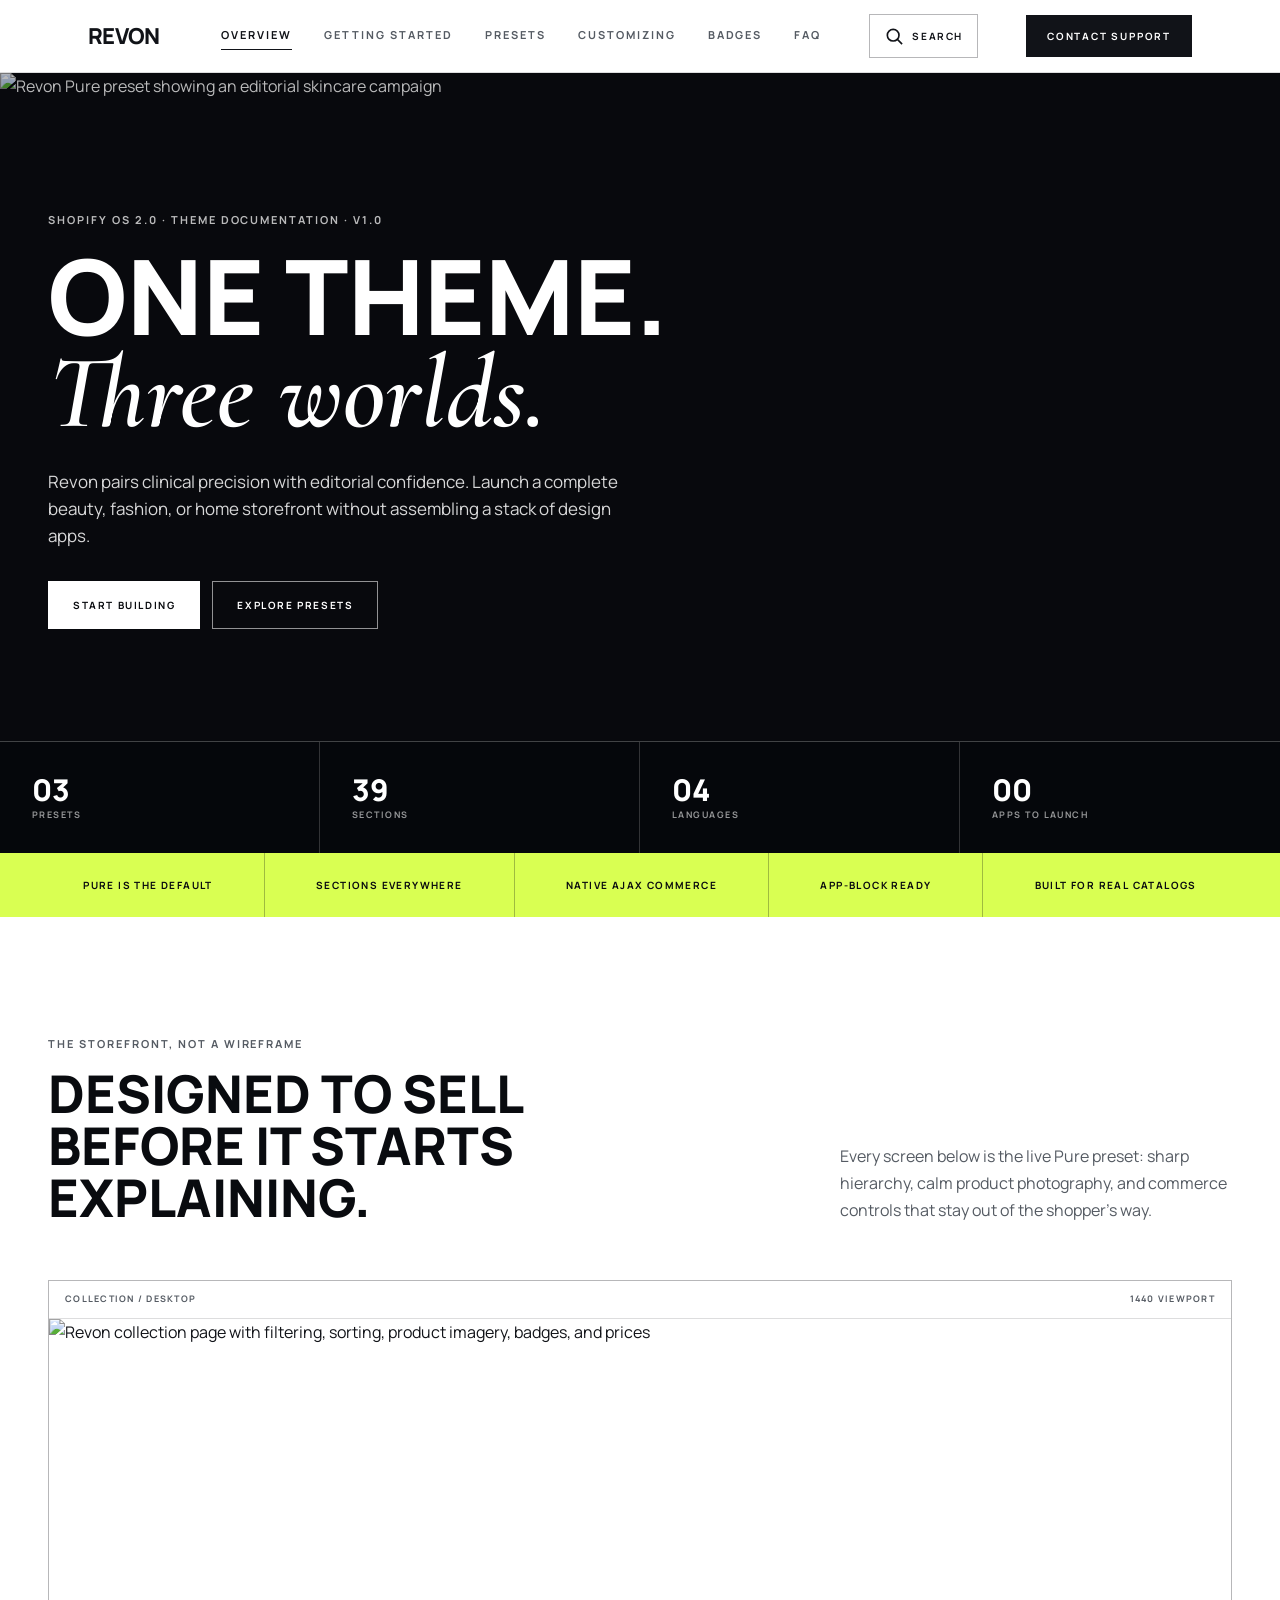
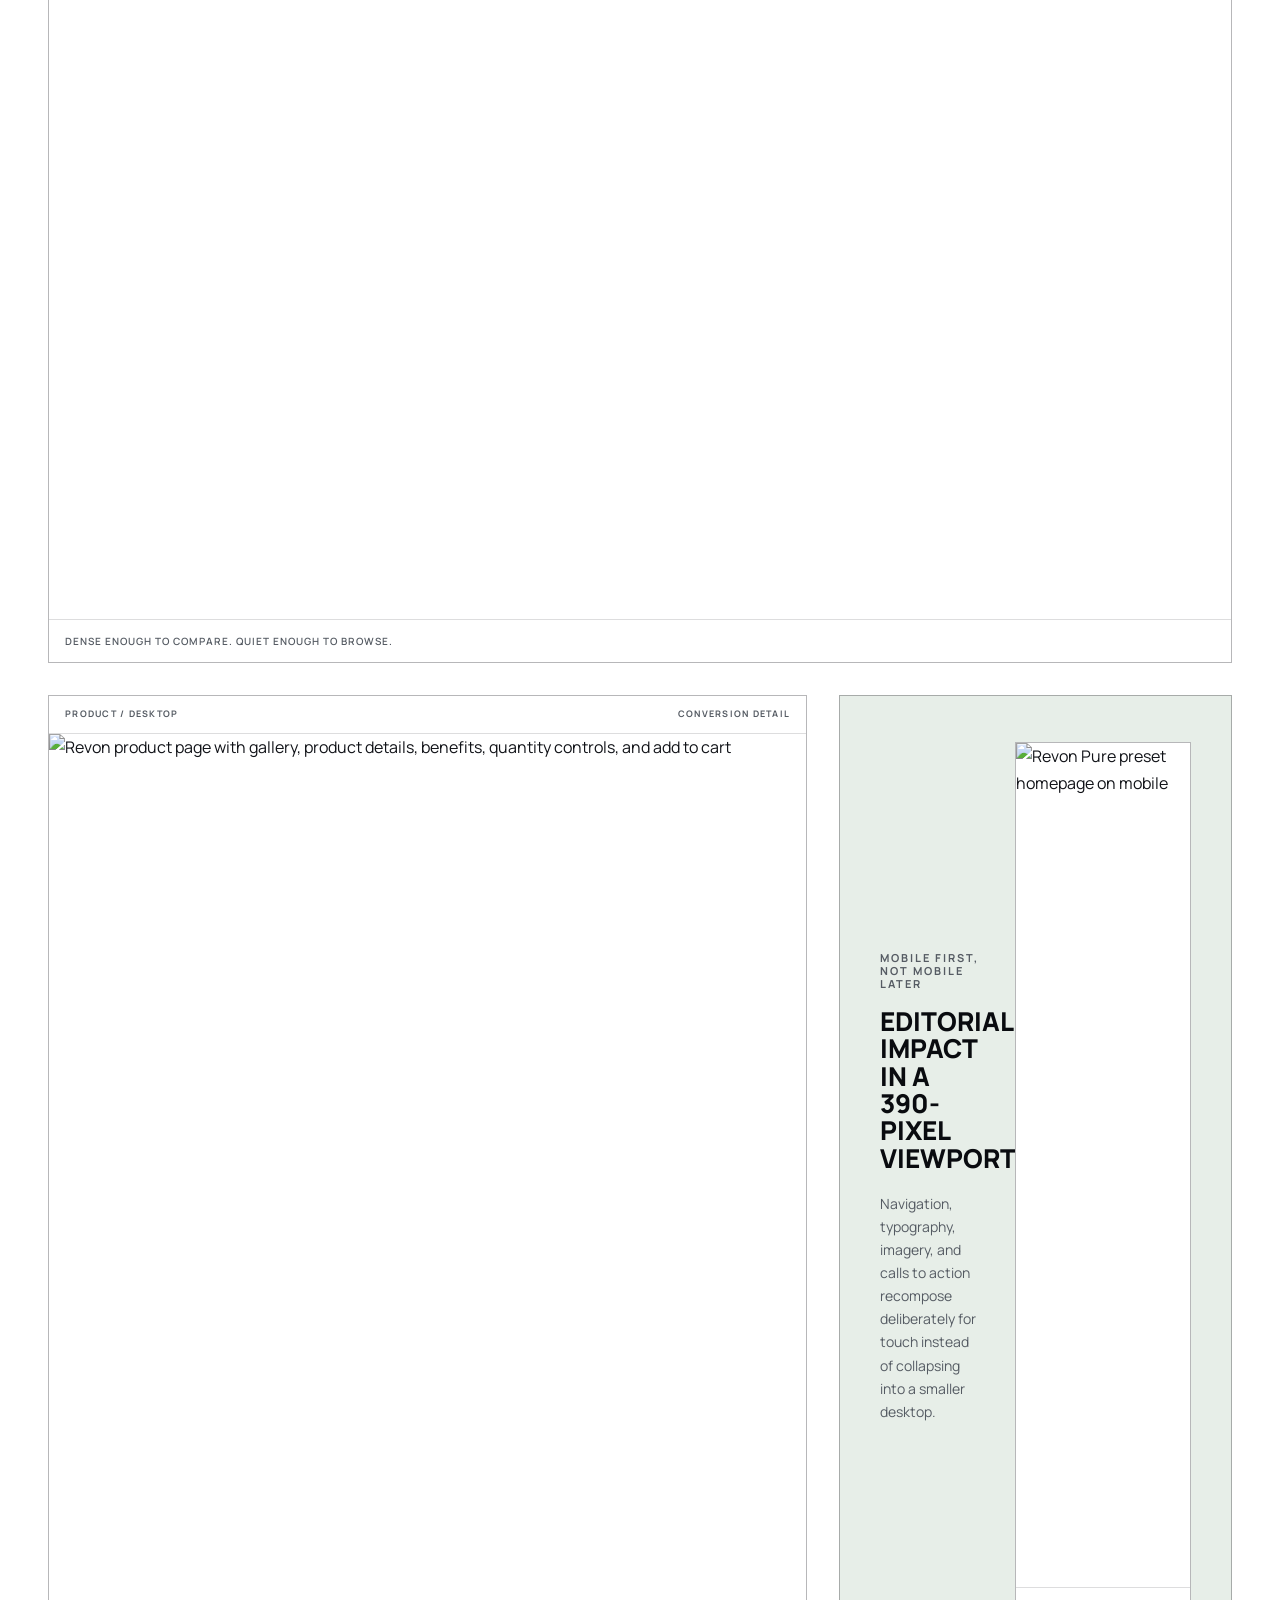
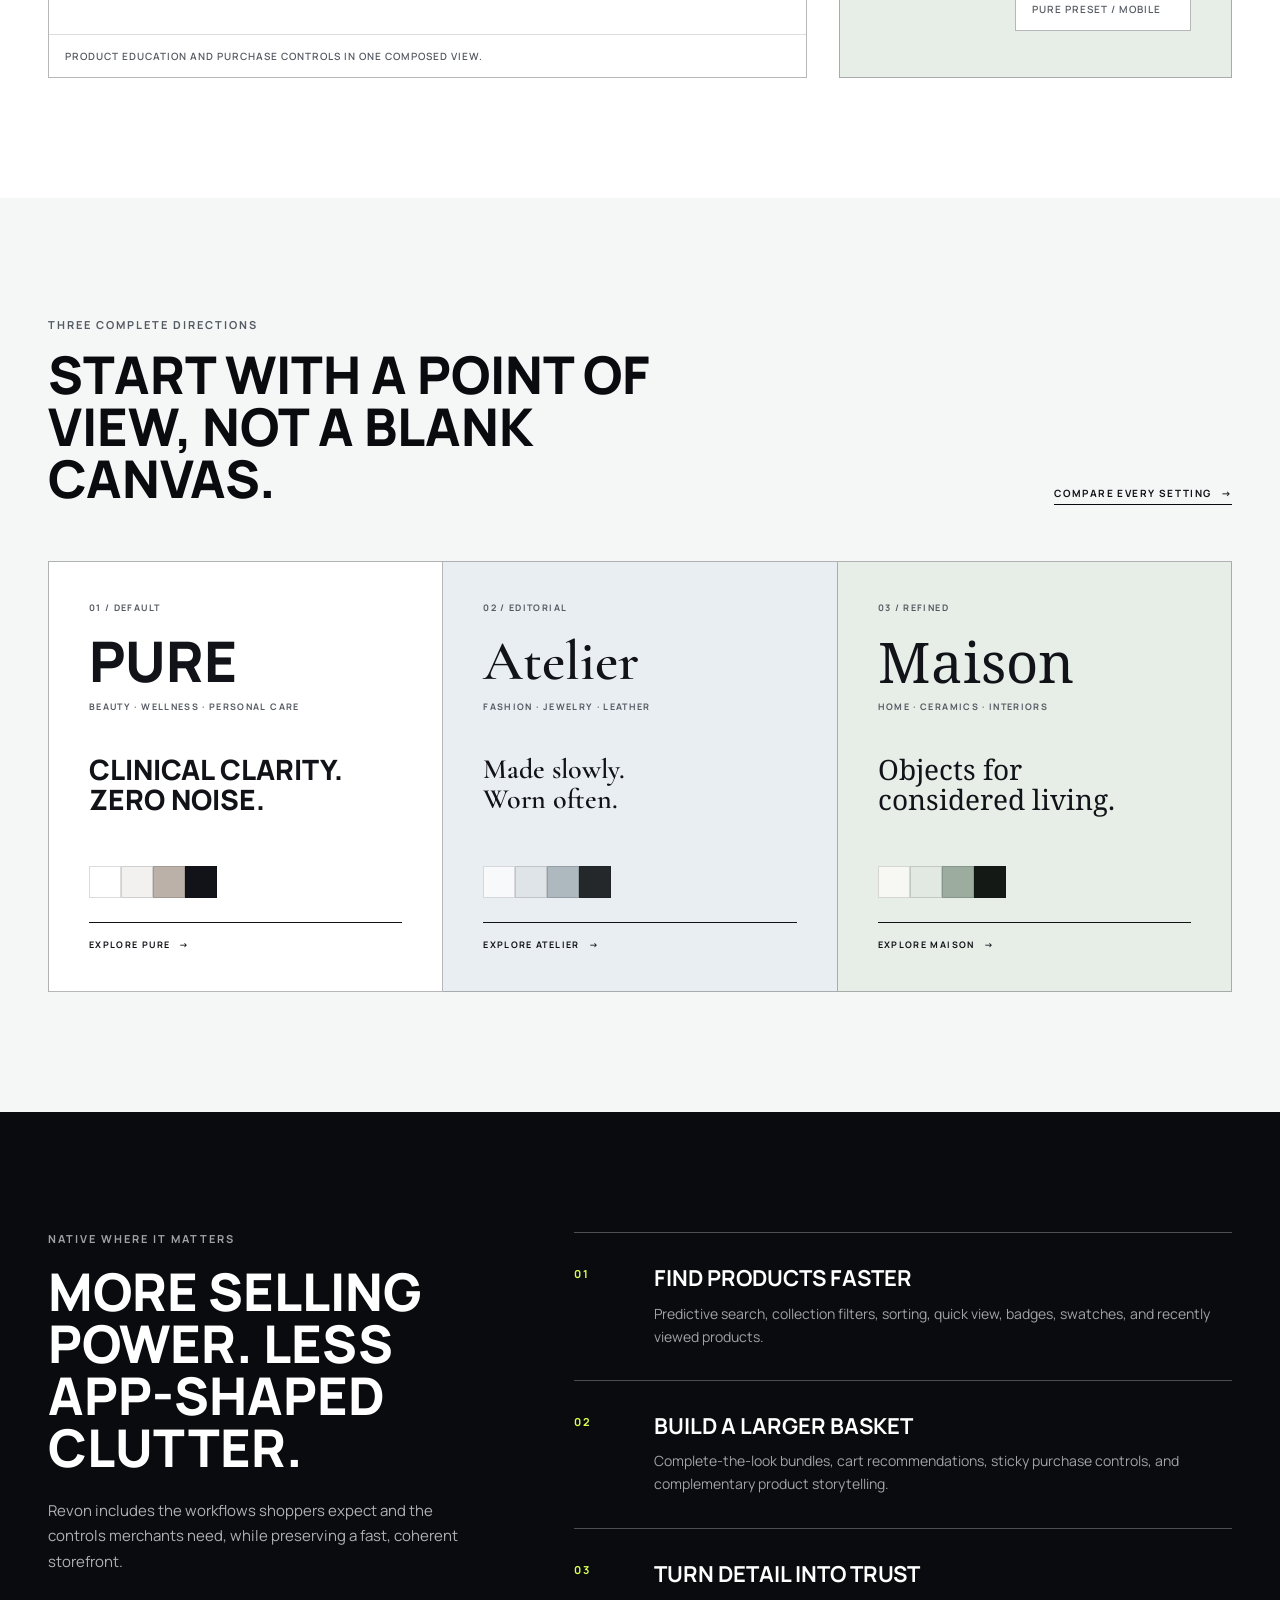
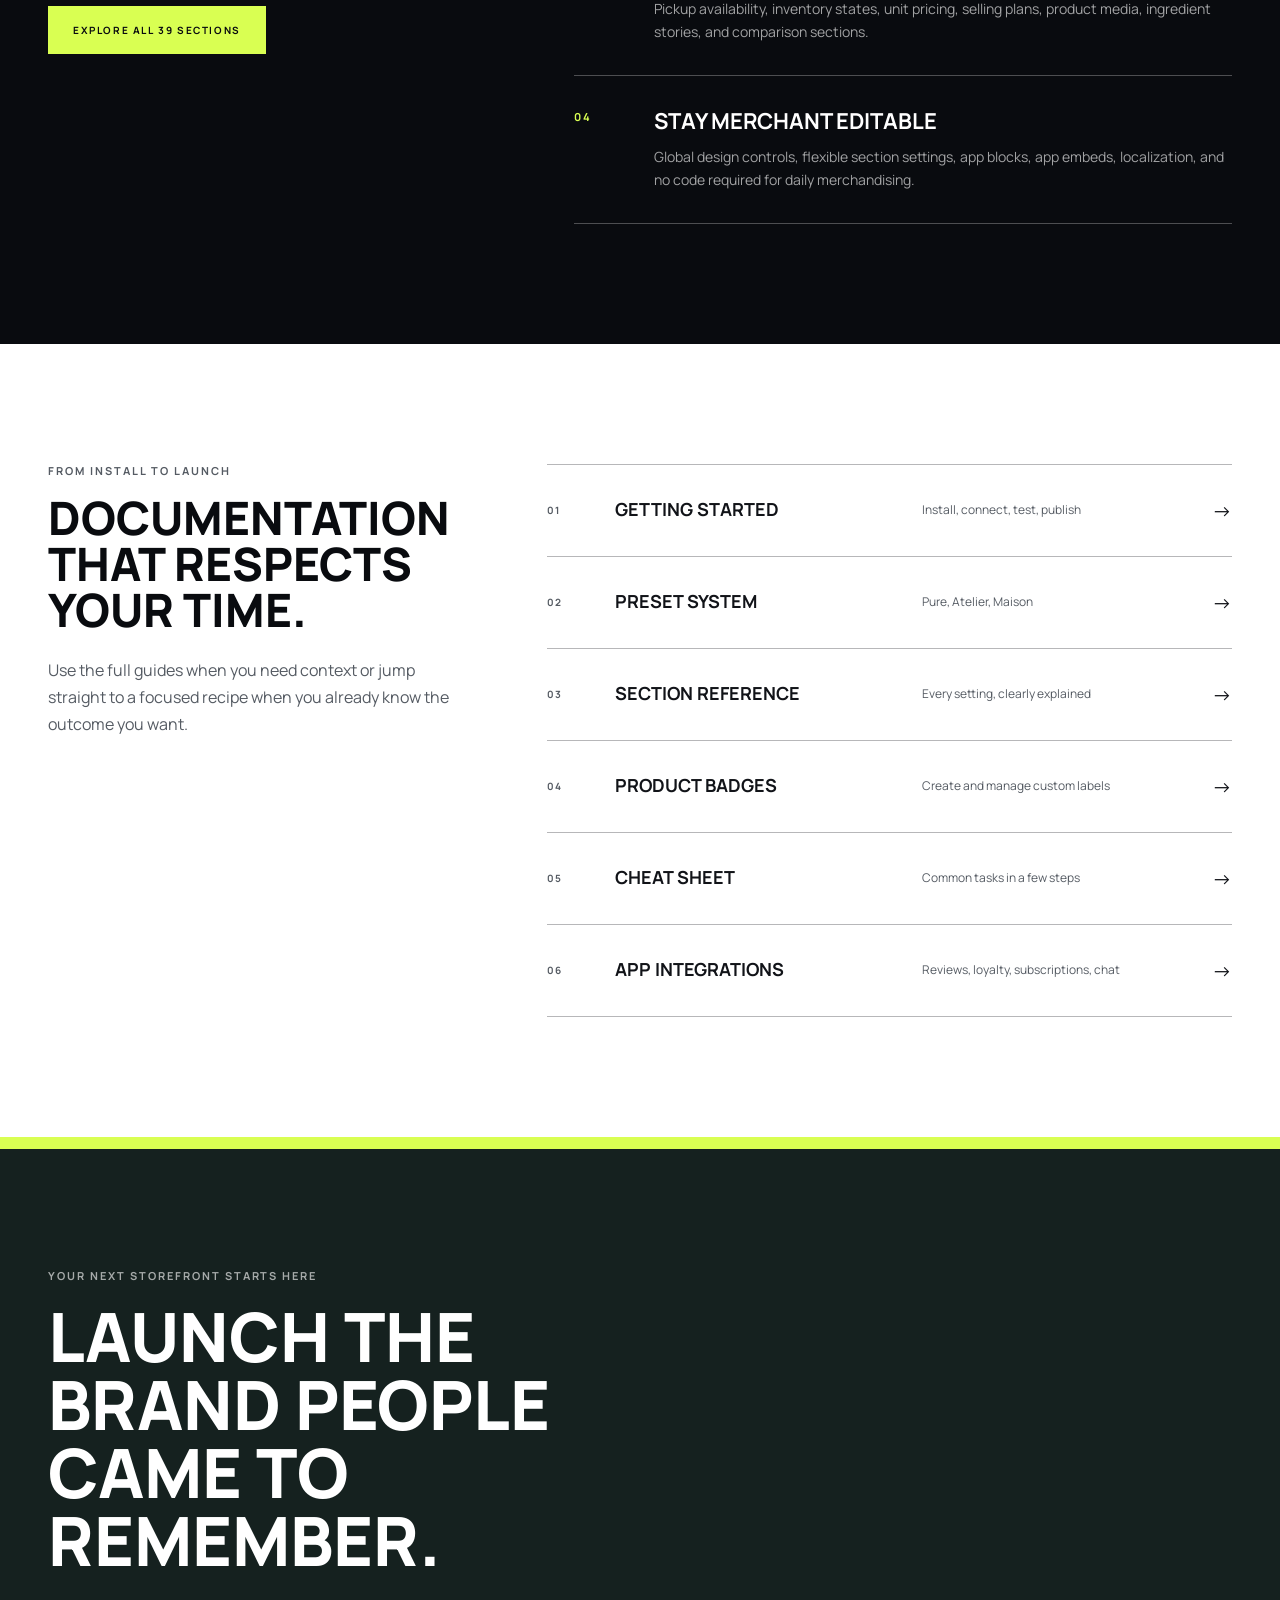
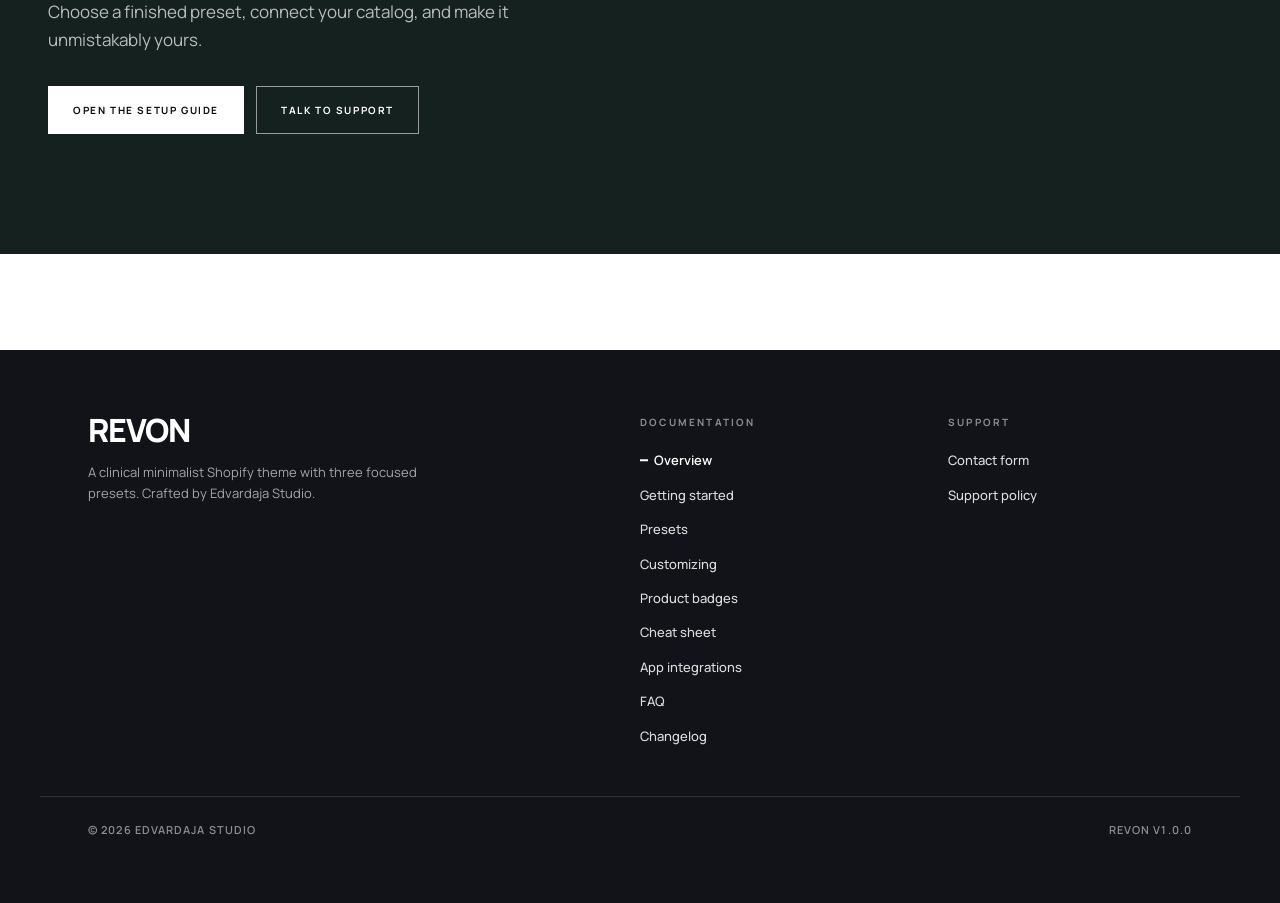
==== commit 6e0dd86d: "Revert "Rebuild docs home as preset-first guide hub" This reverts commit 13ac86abd484892d4579a7cb7b3" ====
--- a/index.html
+++ b/index.html
@@ -3,11 +3,12 @@
 <head>
 <meta charset="UTF-8">
 <meta name="viewport" content="width=device-width, initial-scale=1.0">
-<title>Revon — Theme documentation</title>
-<meta name="description" content="Documentation, setup guide, FAQs and support for the Revon Shopify theme.">
-<meta property="og:title" content="Revon — Theme documentation">
-<meta property="og:description" content="The complete guide to installing, customizing, and getting the most out of the Revon Shopify theme.">
+<title>Revon &mdash; Editorial Shopify theme for modern brands</title>
+<meta name="description" content="Meet Revon: a clinical, editorial Shopify OS 2.0 theme with three complete presets, 39 sections, and native conversion tools.">
+<meta property="og:title" content="Revon &mdash; One theme. Three distinct worlds.">
+<meta property="og:description" content="A precise, editorial Shopify theme for beauty, fashion, home, and lifestyle brands.">
 <meta property="og:type" content="website">
+<meta property="og:image" content="assets/revon-hero.jpg">
 <meta name="twitter:card" content="summary_large_image">
 <link rel="icon" type="image/svg+xml" href="favicon.svg">
 <link rel="preconnect" href="https://fonts.googleapis.com">
@@ -15,10 +16,10 @@
 <link href="https://fonts.googleapis.com/css2?family=Manrope:wght@400;500;600;700;800&family=Cormorant+Garamond:ital,wght@0,400;0,600;1,400&family=Noto+Serif:ital,wght@0,400;0,700;1,400&display=swap" rel="stylesheet">
 <link rel="stylesheet" href="styles.css">
 </head>
-<body>
+<body class="landing-page">
 <a href="#main" class="skip-link">Skip to content</a>
 
-<header class="site-header" role="banner">
+<header class="site-header">
   <div class="site-header__inner">
     <a href="index.html" class="site-header__brand">Revon</a>
     <nav class="site-nav" aria-label="Documentation">
@@ -35,15 +36,15 @@
     </button>
     <a href="support.html" class="site-header__cta">Contact support</a>
     <button class="site-header__menu-btn" type="button" data-mobile-open aria-expanded="false" aria-controls="mobile-drawer" aria-label="Open menu">
-      <svg viewBox="0 0 24 24" fill="none" stroke="currentColor" stroke-width="2" stroke-linecap="square"><line x1="3" y1="8" x2="21" y2="8"/><line x1="3" y1="16" x2="21" y2="16"/></svg>
+      <svg viewBox="0 0 24 24" fill="none" stroke="currentColor" stroke-width="2" stroke-linecap="square" aria-hidden="true"><line x1="3" y1="8" x2="21" y2="8"/><line x1="3" y1="16" x2="21" y2="16"/></svg>
     </button>
   </div>
 </header>
 
-<div class="mobile-drawer" id="mobile-drawer" aria-hidden="true" data-mobile-drawer>
+<div class="mobile-drawer" id="mobile-drawer" aria-hidden="true" data-mobile-drawer inert>
   <div class="mobile-drawer__head">
     <button class="mobile-drawer__close" type="button" data-mobile-close aria-label="Close menu">
-      <svg viewBox="0 0 24 24" fill="none" stroke="currentColor" stroke-width="2" stroke-linecap="square"><line x1="6" y1="6" x2="18" y2="18"/><line x1="18" y1="6" x2="6" y2="18"/></svg>
+      <svg viewBox="0 0 24 24" fill="none" stroke="currentColor" stroke-width="2" stroke-linecap="square" aria-hidden="true"><line x1="6" y1="6" x2="18" y2="18"/><line x1="18" y1="6" x2="6" y2="18"/></svg>
     </button>
   </div>
   <nav class="mobile-drawer__nav" aria-label="Mobile">
@@ -60,264 +61,158 @@
   </nav>
 </div>
 
-<main id="main">
-
-  <section class="hero">
-    <div class="hero__inner">
-      <p class="eyebrow hero__eyebrow"><span class="hero__eyebrow-dot"></span>Shopify theme · documentation · v1.0</p>
-      <h1 class="display hero__heading">Build a storefront worth <em class="display__accent">remembering.</em></h1>
-      <p class="lead hero__lead">
-        Three editorial presets. Thirty-nine conversion-ready sections. Badges,
-        countdowns, swatches, and upsells built in — no apps required. Revon gives
-        your brand a storefront that sells the way it looks, and this guide gets
-        you from install to live in an afternoon.
-      </p>
-      <ul class="hero__chips" aria-label="Built-in features">
-        <li class="hero__chip">Custom badges</li>
-        <li class="hero__chip">Countdown timers</li>
-        <li class="hero__chip">Variant swatches</li>
-        <li class="hero__chip">Complete-the-look</li>
-        <li class="hero__chip">Gift cards</li>
-        <li class="hero__chip">Instant AJAX cart &amp; filters</li>
-      </ul>
-      <div class="hero__actions">
-        <a href="getting-started.html" class="btn btn--primary btn--arrow">Get started</a>
-        <a href="presets.html" class="btn btn--secondary">See the presets</a>
-      </div>
-      <div class="hero__meta">
-        <div class="hero__meta-item">
-          <span class="hero__meta-value">3</span>
-          <span class="hero__meta-label">Complete presets</span>
+<main id="main" class="landing-main">
+  <section class="landing-hero" aria-labelledby="landing-title">
+    <img class="landing-hero__image" src="assets/revon-hero.jpg" alt="Revon Pure preset showing an editorial skincare campaign" width="1440" height="900" fetchpriority="high">
+    <div class="landing-hero__veil" aria-hidden="true"></div>
+    <div class="landing-hero__inner">
+      <p class="landing-kicker">Shopify OS 2.0 &middot; Theme documentation &middot; v1.0</p>
+      <h1 id="landing-title" class="landing-hero__title">One theme.<br><em>Three worlds.</em></h1>
+      <p class="landing-hero__lead">Revon pairs clinical precision with editorial confidence. Launch a complete beauty, fashion, or home storefront without assembling a stack of design apps.</p>
+      <div class="landing-hero__actions">
+        <a href="getting-started.html" class="landing-button landing-button--light">Start building</a>
+        <a href="presets.html" class="landing-button landing-button--ghost">Explore presets</a>
+      </div>
+    </div>
+    <dl class="landing-hero__metrics">
+      <div><dt>Presets</dt><dd>03</dd></div>
+      <div><dt>Sections</dt><dd>39</dd></div>
+      <div><dt>Languages</dt><dd>04</dd></div>
+      <div><dt>Apps to launch</dt><dd>00</dd></div>
+    </dl>
+  </section>
+
+  <section class="landing-signal" aria-label="Revon capabilities">
+    <span>Pure is the default</span>
+    <span>Sections everywhere</span>
+    <span>Native AJAX commerce</span>
+    <span>App-block ready</span>
+    <span>Built for real catalogs</span>
+  </section>
+
+  <section class="landing-section landing-showcase" aria-labelledby="showcase-title">
+    <div class="landing-section__head reveal">
+      <div>
+        <p class="landing-kicker landing-kicker--dark">The storefront, not a wireframe</p>
+        <h2 id="showcase-title" class="landing-heading">Designed to sell before it starts explaining.</h2>
+      </div>
+      <p class="landing-section__intro">Every screen below is the live Pure preset: sharp hierarchy, calm product photography, and commerce controls that stay out of the shopper's way.</p>
+    </div>
+
+    <figure class="storefront-frame storefront-frame--collection reveal">
+      <div class="storefront-frame__bar">
+        <span>Collection / desktop</span>
+        <span>1440 viewport</span>
+      </div>
+      <img src="assets/revon-collection.jpg" alt="Revon collection page with filtering, sorting, product imagery, badges, and prices" width="1440" height="900" loading="lazy">
+      <figcaption>Dense enough to compare. Quiet enough to browse.</figcaption>
+    </figure>
+
+    <div class="landing-showcase__pair">
+      <figure class="storefront-frame storefront-frame--product reveal">
+        <div class="storefront-frame__bar">
+          <span>Product / desktop</span>
+          <span>Conversion detail</span>
         </div>
-        <div class="hero__meta-item">
-          <span class="hero__meta-value">39</span>
-          <span class="hero__meta-label">Addable sections</span>
+        <img src="assets/revon-product.jpg" alt="Revon product page with gallery, product details, benefits, quantity controls, and add to cart" width="1440" height="900" loading="lazy">
+        <figcaption>Product education and purchase controls in one composed view.</figcaption>
+      </figure>
+
+      <div class="landing-mobile-story reveal">
+        <div class="landing-mobile-story__copy">
+          <p class="landing-kicker landing-kicker--dark">Mobile first, not mobile later</p>
+          <h3>Editorial impact in a 390-pixel viewport.</h3>
+          <p>Navigation, typography, imagery, and calls to action recompose deliberately for touch instead of collapsing into a smaller desktop.</p>
         </div>
-        <div class="hero__meta-item">
-          <span class="hero__meta-value">4</span>
-          <span class="hero__meta-label">Languages</span>
-        </div>
-        <div class="hero__meta-item">
-          <span class="hero__meta-value">0</span>
-          <span class="hero__meta-label">Apps required</span>
-        </div>
-      </div>
-    </div>
-  </section>
-
-  <div class="marquee" aria-hidden="true">
-    <div class="marquee__track">
-      <span class="marquee__part">Three complete presets · Thirty-nine sections · Zero apps required · Four languages · Shopify OS 2.0 · Editorial by design ·&nbsp;</span>
-      <span class="marquee__part">Three complete presets · Thirty-nine sections · Zero apps required · Four languages · Shopify OS 2.0 · Editorial by design ·&nbsp;</span>
-    </div>
-  </div>
-
-  <section class="section">
-    <div class="section-head reveal">
-      <div class="section-head__title">
-        <p class="eyebrow">Three voices, one theme</p>
-        <h2 class="h2">Pick a preset, get a finished store.</h2>
-      </div>
-      <a href="presets.html" class="btn btn--secondary">Compare presets</a>
-    </div>
-
-    <div class="preset-grid">
-      <a href="presets.html#pure" class="preset-card preset-card--pure reveal">
-        <span class="preset-card__num">Preset 01</span>
-        <span class="preset-card__name">Pure</span>
-        <span class="preset-card__vertical">Beauty · Wellness · Fragrance</span>
-        <div class="preset-card__swatches" aria-hidden="true">
-          <span class="preset-card__swatch preset-card__swatch--bordered" style="background:#ffffff"></span>
-          <span class="preset-card__swatch" style="background:#f5f5f4"></span>
-          <span class="preset-card__swatch" style="background:#171818"></span>
-          <span class="preset-card__swatch" style="background:#1c1b18"></span>
-        </div>
-        <p class="preset-card__body">A direct clinical look on pure white. Built for beauty, wellness, personal-care, and supplement brands, with structured product education and evidence-led sections. Pure is the default preset.</p>
-        <span class="preset-card__link">See preset</span>
+        <figure class="storefront-mobile">
+          <img src="assets/revon-mobile.jpg" alt="Revon Pure preset homepage on mobile" width="390" height="844" loading="lazy">
+          <figcaption>Pure preset / mobile</figcaption>
+        </figure>
+      </div>
+    </div>
+  </section>
+
+  <section class="landing-section landing-presets" aria-labelledby="presets-title">
+    <div class="landing-section__head reveal">
+      <div>
+        <p class="landing-kicker landing-kicker--dark">Three complete directions</p>
+        <h2 id="presets-title" class="landing-heading">Start with a point of view, not a blank canvas.</h2>
+      </div>
+      <a href="presets.html" class="landing-text-link">Compare every setting</a>
+    </div>
+
+    <div class="landing-preset-grid">
+      <a href="presets.html#pure" class="landing-preset landing-preset--pure reveal">
+        <span class="landing-preset__index">01 / Default</span>
+        <strong class="landing-preset__name">Pure</strong>
+        <span class="landing-preset__market">Beauty &middot; Wellness &middot; Personal care</span>
+        <span class="landing-preset__sample">Clinical clarity. Zero noise.</span>
+        <span class="landing-preset__palette" role="img" aria-label="Pure color palette"><i></i><i></i><i></i><i></i></span>
+        <span class="landing-preset__link">Explore Pure</span>
       </a>
-      <a href="presets.html#atelier" class="preset-card preset-card--atelier reveal">
-        <span class="preset-card__num">Preset 02</span>
-        <span class="preset-card__name preset-card__name--atelier">Atelier</span>
-        <span class="preset-card__vertical">Slow fashion · Jewelry · Leather</span>
-        <div class="preset-card__swatches" aria-hidden="true">
-          <span class="preset-card__swatch preset-card__swatch--bordered" style="background:#f7f9fb"></span>
-          <span class="preset-card__swatch" style="background:#eceef0"></span>
-          <span class="preset-card__swatch" style="background:#c6c6ce"></span>
-          <span class="preset-card__swatch" style="background:#191c1e"></span>
-        </div>
-        <p class="preset-card__body">An elegant serif look in soft paper grey. Built for slow fashion, jewelry, and leather brands. Includes lookbook grids, magazine-style layouts, and clickable outfit photos.</p>
-        <span class="preset-card__link">See preset</span>
+      <a href="presets.html#atelier" class="landing-preset landing-preset--atelier reveal">
+        <span class="landing-preset__index">02 / Editorial</span>
+        <strong class="landing-preset__name">Atelier</strong>
+        <span class="landing-preset__market">Fashion &middot; Jewelry &middot; Leather</span>
+        <span class="landing-preset__sample">Made slowly.<br>Worn often.</span>
+        <span class="landing-preset__palette" role="img" aria-label="Atelier color palette"><i></i><i></i><i></i><i></i></span>
+        <span class="landing-preset__link">Explore Atelier</span>
       </a>
-      <a href="presets.html#maison" class="preset-card preset-card--maison reveal">
-        <span class="preset-card__num">Preset 03</span>
-        <span class="preset-card__name preset-card__name--maison">Maison</span>
-        <span class="preset-card__vertical">Home · Ceramics · Scent · Interiors</span>
-        <div class="preset-card__swatches" aria-hidden="true">
-          <span class="preset-card__swatch preset-card__swatch--bordered" style="background:#f7f8f4"></span>
-          <span class="preset-card__swatch" style="background:#e8ece8"></span>
-          <span class="preset-card__swatch" style="background:#bfc8c4"></span>
-          <span class="preset-card__swatch" style="background:#0e1011"></span>
-        </div>
-        <p class="preset-card__body">A refined serif look in calm sage. Built for home, ceramics, and lifestyle brands. Includes room plans, mood boards, and long-form storytelling.</p>
-        <span class="preset-card__link">See preset</span>
+      <a href="presets.html#maison" class="landing-preset landing-preset--maison reveal">
+        <span class="landing-preset__index">03 / Refined</span>
+        <strong class="landing-preset__name">Maison</strong>
+        <span class="landing-preset__market">Home &middot; Ceramics &middot; Interiors</span>
+        <span class="landing-preset__sample">Objects for<br>considered living.</span>
+        <span class="landing-preset__palette" role="img" aria-label="Maison color palette"><i></i><i></i><i></i><i></i></span>
+        <span class="landing-preset__link">Explore Maison</span>
       </a>
     </div>
   </section>
 
-  <section class="section">
-    <div class="section-head reveal">
-      <div class="section-head__title">
-        <p class="eyebrow">Six headliners</p>
-        <h2 class="h2">Sections your customers will remember.</h2>
-      </div>
-      <a href="customizing.html" class="btn btn--secondary">View all 39 sections</a>
-    </div>
-
-    <div class="feature-grid">
-      <a href="customizing.html#storytelling" class="feature-card reveal">
-        <span class="feature-card__num">Hero</span>
-        <h3 class="feature-card__title">Hero</h3>
-        <p class="feature-card__body">One screen, one message, one CTA. A full-bleed opener that sets the tone before a single word is read.</p>
-        <span class="feature-card__link">Section reference</span>
-      </a>
-      <a href="customizing.html#storytelling" class="feature-card reveal">
-        <span class="feature-card__num">Proof</span>
-        <h3 class="feature-card__title">Clinical results</h3>
-        <p class="feature-card__body">Turn evidence into sales — a stat, a claim, and a source line. Trust your shoppers can verify.</p>
-        <span class="feature-card__link">Section reference</span>
-      </a>
-      <a href="customizing.html#storytelling" class="feature-card reveal">
-        <span class="feature-card__num">Story</span>
-        <h3 class="feature-card__title">Key ingredients</h3>
-        <p class="feature-card__body">Show what's inside and why it matters — photo, story, and a link straight to the product it's in.</p>
-        <span class="feature-card__link">Section reference</span>
-      </a>
-      <a href="customizing.html#storytelling" class="feature-card reveal">
-        <span class="feature-card__num">Compare</span>
-        <h3 class="feature-card__title">Before / after</h3>
-        <p class="feature-card__body">A drag slider that lets shoppers see the difference for themselves — the most convincing pixels on your homepage.</p>
-        <span class="feature-card__link">Section reference</span>
-      </a>
-      <a href="customizing.html#commerce" class="feature-card reveal">
-        <span class="feature-card__num">Shop</span>
-        <h3 class="feature-card__title">Shop the look</h3>
-        <p class="feature-card__body">Tag products right on a photo. Shoppers tap a hotspot, see the product, and add it to cart — without leaving the image.</p>
-        <span class="feature-card__link">Section reference</span>
-      </a>
-      <a href="customizing.html#storytelling" class="feature-card reveal">
-        <span class="feature-card__num">Editorial</span>
-        <h3 class="feature-card__title">Editorial mosaic</h3>
-        <p class="feature-card__body">Magazine-grade photo grids that make your store read like a publication, not a product list.</p>
-        <span class="feature-card__link">Section reference</span>
-      </a>
-    </div>
-  </section>
-
-  <section class="section">
-    <div class="section-head reveal">
-      <div class="section-head__title">
-        <p class="eyebrow">The guide</p>
-        <h2 class="h2">Everything you need, nothing you don't.</h2>
-      </div>
-    </div>
-
-    <div class="feature-grid">
-      <a href="getting-started.html" class="feature-card reveal">
-        <span class="feature-card__num">01 · Setup</span>
-        <h3 class="feature-card__title">Getting started</h3>
-        <p class="feature-card__body">Install the right preset, connect real store data, configure templates, test commerce, and publish with confidence.</p>
-        <span class="feature-card__link">Read guide</span>
-      </a>
-      <a href="presets.html" class="feature-card reveal">
-        <span class="feature-card__num">02 · Style</span>
-        <h3 class="feature-card__title">Presets</h3>
-        <p class="feature-card__body">Three ready-made styles — Pure, Atelier, and Maison. Each comes with its own fonts, colors, and homepage.</p>
-        <span class="feature-card__link">Browse presets</span>
-      </a>
-      <a href="customizing.html" class="feature-card reveal">
-        <span class="feature-card__num">03 · Reference</span>
-        <h3 class="feature-card__title">Customizing</h3>
-        <p class="feature-card__body">How to use every section, plus colors, fonts, layout, and theme settings. The full reference.</p>
-        <span class="feature-card__link">Explore options</span>
-      </a>
-      <a href="cheatsheet.html" class="feature-card reveal">
-        <span class="feature-card__num">04 · Quick</span>
-        <h3 class="feature-card__title">Cheat sheet</h3>
-        <p class="feature-card__body">The most common tasks as 2- or 3-step recipes. Change the logo, switch a preset, set up swatches, and more.</p>
-        <span class="feature-card__link">See recipes</span>
-      </a>
-      <a href="apps.html" class="feature-card reveal">
-        <span class="feature-card__num">05 · Apps</span>
-        <h3 class="feature-card__title">App integrations</h3>
-        <p class="feature-card__body">How Revon works with email, subscriptions, reviews, loyalty, wishlists, and chat apps.</p>
-        <span class="feature-card__link">Browse apps</span>
-      </a>
-      <a href="faq.html" class="feature-card reveal">
-        <span class="feature-card__num">06 · Answers</span>
-        <h3 class="feature-card__title">FAQ</h3>
-        <p class="feature-card__body">Common questions answered — installing, presets, premium sections, speed, and apps.</p>
-        <span class="feature-card__link">Browse Q&amp;A</span>
-      </a>
-    </div>
-  </section>
-
-  <section class="section">
-    <div class="container-narrow reveal">
-      <p class="eyebrow">Built in</p>
-      <h2 class="h2" style="margin-top:var(--space-md)">Features other themes sell as apps.</h2>
-      <p class="lead" style="margin-top:var(--space-md)">Custom badges, countdown timers, variant swatches, complete-the-look upsells, gift cards with personal messages — all native, all free, all working the moment you install. And when you do want apps, Revon supports app blocks, app embeds, and Shopify selling plans out of the box.</p>
-
-      <div class="stat-strip">
-        <div class="stat-strip__item">
-          <div class="stat-strip__value">OS 2.0</div>
-          <div class="stat-strip__label">Section everywhere</div>
-        </div>
-        <div class="stat-strip__item">
-          <div class="stat-strip__value">3D</div>
-          <div class="stat-strip__label">Product media</div>
-        </div>
-        <div class="stat-strip__item">
-          <div class="stat-strip__value">A11Y</div>
-          <div class="stat-strip__label">Access foundations</div>
-        </div>
-        <div class="stat-strip__item">
-          <div class="stat-strip__value">SEO</div>
-          <div class="stat-strip__label">Rich Google snippets</div>
-        </div>
-      </div>
-
-      <ul class="prose" style="max-width:none; display:grid; grid-template-columns:1fr 1fr; gap:8px 32px; padding-top:var(--space-md)">
-        <li>Three ready-made styles (Pure, Atelier, Maison)</li>
-        <li>39 addable section types for commerce, storytelling, trust, and utility</li>
-        <li>Color and image swatches for product variants</li>
-        <li><a href="badges.html">Per-product custom card badges — tag a product <code>badge:Top Seller</code> and it shows on the card</a></li>
-        <li>Countdown timer for launches and sales — homepage section and a "sale ends in" bar on the product page</li>
-        <li>Color swatches on product cards, previewing each variant's image on hover</li>
-        <li>Complete-the-look: hand-picked companions with a one-tap "add selected to cart"</li>
-        <li>Dedicated gift card page with selectable amounts and the buyer's personal message</li>
-        <li>3D models and videos in the product gallery</li>
-        <li>Subscriptions through Shopify selling plans</li>
-        <li>Sell in multiple currencies and 4 built-in languages (EN, DE, ES, FR)</li>
-        <li>Accelerated checkout and Shopify payment terms when eligible</li>
-        <li>Discounts shown on each item and at the cart total</li>
-        <li>Unit pricing (€/100g) for regions that require it</li>
-        <li>Smart image cropping — you pick the focal point, Revon respects it</li>
-      </ul>
-    </div>
-  </section>
-
-  <section class="section section--cta">
-    <div class="cta-block reveal">
-      <p class="eyebrow">Ready to launch</p>
-      <h2 class="h2 cta-block__heading">Your store could look like this by <em class="display__accent">tonight.</em></h2>
-      <p class="lead">Pick a preset, connect your catalog, and publish. The setup guide takes you from install to live in one sitting — every step in plain language.</p>
-      <div class="cta-block__actions">
-        <a href="getting-started.html" class="btn btn--primary btn--arrow">Start the setup guide</a>
-        <a href="presets.html" class="btn btn--secondary">Compare presets</a>
-      </div>
-    </div>
-  </section>
-
+  <section class="landing-capabilities" aria-labelledby="capabilities-title">
+    <div class="landing-capabilities__inner">
+      <div class="landing-capabilities__lead reveal">
+        <p class="landing-kicker landing-kicker--light">Native where it matters</p>
+        <h2 id="capabilities-title">More selling power. Less app-shaped clutter.</h2>
+        <p>Revon includes the workflows shoppers expect and the controls merchants need, while preserving a fast, coherent storefront.</p>
+        <a href="customizing.html" class="landing-button landing-button--signal">Explore all 39 sections</a>
+      </div>
+      <ol class="landing-capability-list">
+        <li class="reveal"><span>01</span><div><strong>Find products faster</strong><p>Predictive search, collection filters, sorting, quick view, badges, swatches, and recently viewed products.</p></div></li>
+        <li class="reveal"><span>02</span><div><strong>Build a larger basket</strong><p>Complete-the-look bundles, cart recommendations, sticky purchase controls, and complementary product storytelling.</p></div></li>
+        <li class="reveal"><span>03</span><div><strong>Turn detail into trust</strong><p>Pickup availability, inventory states, unit pricing, selling plans, product media, ingredient stories, and comparison sections.</p></div></li>
+        <li class="reveal"><span>04</span><div><strong>Stay merchant editable</strong><p>Global design controls, flexible section settings, app blocks, app embeds, localization, and no code required for daily merchandising.</p></div></li>
+      </ol>
+    </div>
+  </section>
+
+  <section class="landing-section landing-path" aria-labelledby="path-title">
+    <div class="landing-path__intro reveal">
+      <p class="landing-kicker landing-kicker--dark">From install to launch</p>
+      <h2 id="path-title" class="landing-heading">Documentation that respects your time.</h2>
+      <p>Use the full guides when you need context or jump straight to a focused recipe when you already know the outcome you want.</p>
+    </div>
+    <nav class="landing-path__links" aria-label="Documentation guides">
+      <a href="getting-started.html" class="reveal"><span>01</span><strong>Getting started</strong><small>Install, connect, test, publish</small></a>
+      <a href="presets.html" class="reveal"><span>02</span><strong>Preset system</strong><small>Pure, Atelier, Maison</small></a>
+      <a href="customizing.html" class="reveal"><span>03</span><strong>Section reference</strong><small>Every setting, clearly explained</small></a>
+      <a href="badges.html" class="reveal"><span>04</span><strong>Product badges</strong><small>Create and manage custom labels</small></a>
+      <a href="cheatsheet.html" class="reveal"><span>05</span><strong>Cheat sheet</strong><small>Common tasks in a few steps</small></a>
+      <a href="apps.html" class="reveal"><span>06</span><strong>App integrations</strong><small>Reviews, loyalty, subscriptions, chat</small></a>
+    </nav>
+  </section>
+
+  <section class="landing-final" aria-labelledby="final-title">
+    <div class="landing-final__inner reveal">
+      <p class="landing-kicker landing-kicker--light">Your next storefront starts here</p>
+      <h2 id="final-title">Launch the brand people came to remember.</h2>
+      <p>Choose a finished preset, connect your catalog, and make it unmistakably yours.</p>
+      <div class="landing-final__actions">
+        <a href="getting-started.html" class="landing-button landing-button--light">Open the setup guide</a>
+        <a href="support.html" class="landing-button landing-button--ghost">Talk to support</a>
+      </div>
+    </div>
+  </section>
 </main>
 
 <footer class="site-footer">
@@ -349,7 +244,7 @@
     </div>
   </div>
   <div class="site-footer__bottom">
-    <span>© 2026 Edvardaja Studio</span>
+    <span>&copy; 2026 Edvardaja Studio</span>
     <span>Revon v1.0.0</span>
   </div>
 </footer>
--- a/styles.css
+++ b/styles.css
@@ -2274,3 +2274,773 @@
   z-index: 200;
   pointer-events: none;
 }
+
+/* Landing page ---------------------------------------------------------- */
+.landing-page {
+  --landing-width: 1320px;
+  --landing-signal: #d9ff52;
+  --landing-cool: #e9eef2;
+  --landing-sage: #e7eee8;
+  --landing-ink: #090b0f;
+}
+
+.landing-main {
+  background: var(--color-white);
+}
+
+.landing-kicker {
+  margin: 0;
+  color: rgba(255, 255, 255, 0.72);
+  font-size: 11px;
+  font-weight: var(--fw-bold);
+  letter-spacing: 0.18em;
+  line-height: 1.2;
+  text-transform: uppercase;
+}
+
+.landing-kicker--dark { color: var(--color-muted); }
+.landing-kicker--light { color: rgba(255, 255, 255, 0.62); }
+
+.landing-hero {
+  position: relative;
+  height: clamp(620px, calc(100svh - var(--header-height) - 48px), 780px);
+  min-height: 620px;
+  overflow: hidden;
+  color: var(--color-white);
+  background: var(--landing-ink);
+}
+
+.landing-hero__image,
+.landing-hero__veil {
+  position: absolute;
+  inset: 0;
+  width: 100%;
+  height: 100%;
+}
+
+.landing-hero__image {
+  object-fit: cover;
+  object-position: center center;
+}
+
+.landing-hero__veil {
+  background: rgba(4, 5, 8, 0.28);
+}
+
+.landing-hero__inner {
+  position: relative;
+  z-index: 1;
+  width: min(100%, var(--landing-width));
+  height: 100%;
+  margin: 0 auto;
+  padding: 72px 48px 156px;
+  display: flex;
+  flex-direction: column;
+  align-items: flex-start;
+  justify-content: center;
+}
+
+.landing-hero__title {
+  max-width: 10ch;
+  margin-top: 24px;
+  color: var(--color-white);
+  font-size: 104px;
+  font-weight: var(--fw-extrabold);
+  letter-spacing: 0;
+  line-height: 0.88;
+  text-transform: uppercase;
+}
+
+.landing-hero__title em {
+  font-family: 'Cormorant Garamond', 'Times New Roman', serif;
+  font-style: italic;
+  font-weight: 600;
+  letter-spacing: 0;
+  text-transform: none;
+}
+
+.landing-hero__lead {
+  max-width: 58ch;
+  margin-top: 28px;
+  color: rgba(255, 255, 255, 0.84);
+  font-size: 17px;
+  line-height: 1.6;
+}
+
+.landing-hero__actions,
+.landing-final__actions {
+  display: flex;
+  flex-wrap: wrap;
+  gap: 12px;
+  margin-top: 32px;
+}
+
+.landing-button {
+  min-height: 48px;
+  padding: 0 24px;
+  display: inline-flex;
+  align-items: center;
+  justify-content: center;
+  border: 1px solid currentColor;
+  font-size: 10px;
+  font-weight: var(--fw-bold);
+  letter-spacing: 0.16em;
+  line-height: 1;
+  text-transform: uppercase;
+  transition: background var(--duration-fast) var(--ease-out), color var(--duration-fast) var(--ease-out), border-color var(--duration-fast) var(--ease-out);
+}
+
+.landing-button--light {
+  color: var(--landing-ink);
+  background: var(--color-white);
+  border-color: var(--color-white);
+}
+
+.landing-button--light:hover,
+.landing-button--light:focus-visible {
+  color: var(--color-white);
+  background: transparent;
+}
+
+.landing-button--ghost {
+  color: var(--color-white);
+  background: transparent;
+  border-color: rgba(255, 255, 255, 0.56);
+}
+
+.landing-button--ghost:hover,
+.landing-button--ghost:focus-visible {
+  color: var(--landing-ink);
+  background: var(--color-white);
+  border-color: var(--color-white);
+}
+
+.landing-button--signal {
+  margin-top: 32px;
+  color: var(--landing-ink);
+  background: var(--landing-signal);
+  border-color: var(--landing-signal);
+}
+
+.landing-button--signal:hover,
+.landing-button--signal:focus-visible {
+  color: var(--landing-signal);
+  background: transparent;
+}
+
+.landing-hero__metrics {
+  position: absolute;
+  z-index: 2;
+  right: 0;
+  bottom: 0;
+  left: 0;
+  min-height: 112px;
+  margin: 0;
+  display: grid;
+  grid-template-columns: repeat(4, 1fr);
+  background: rgba(6, 8, 11, 0.82);
+  border-top: 1px solid rgba(255, 255, 255, 0.24);
+}
+
+.landing-hero__metrics > div {
+  padding: 20px 32px;
+  display: flex;
+  flex-direction: column-reverse;
+  justify-content: center;
+  border-right: 1px solid rgba(255, 255, 255, 0.18);
+}
+
+.landing-hero__metrics > div:last-child { border-right: 0; }
+
+.landing-hero__metrics dt {
+  margin-top: 5px;
+  color: rgba(255, 255, 255, 0.58);
+  font-size: 9px;
+  font-weight: var(--fw-bold);
+  letter-spacing: 0.16em;
+  line-height: 1.2;
+  text-transform: uppercase;
+}
+
+.landing-hero__metrics dd {
+  color: var(--color-white);
+  font-size: 30px;
+  font-weight: var(--fw-extrabold);
+  letter-spacing: 0;
+  line-height: 1;
+}
+
+.landing-signal {
+  min-height: 64px;
+  padding: 0 32px;
+  display: flex;
+  align-items: stretch;
+  overflow-x: auto;
+  color: var(--landing-ink);
+  background: var(--landing-signal);
+  scrollbar-width: none;
+}
+
+.landing-signal::-webkit-scrollbar { display: none; }
+
+.landing-signal span {
+  min-width: 210px;
+  padding: 0 24px;
+  display: flex;
+  flex: 1 0 auto;
+  align-items: center;
+  justify-content: center;
+  border-right: 1px solid rgba(9, 11, 15, 0.28);
+  font-size: 10px;
+  font-weight: var(--fw-bold);
+  letter-spacing: 0.14em;
+  line-height: 1.2;
+  text-align: center;
+  text-transform: uppercase;
+  white-space: nowrap;
+}
+
+.landing-signal span:last-child { border-right: 0; }
+
+.landing-section {
+  padding: 120px 48px;
+}
+
+.landing-section__head {
+  width: min(100%, var(--landing-width));
+  margin: 0 auto 56px;
+  display: grid;
+  grid-template-columns: minmax(0, 1.3fr) minmax(280px, 0.7fr);
+  gap: 64px;
+  align-items: end;
+}
+
+.landing-heading {
+  max-width: 18ch;
+  margin-top: 18px;
+  color: var(--landing-ink);
+  font-size: 52px;
+  font-weight: var(--fw-extrabold);
+  letter-spacing: 0;
+  line-height: 1;
+  text-transform: uppercase;
+}
+
+.landing-section__intro,
+.landing-path__intro > p:last-child {
+  color: var(--color-muted);
+  font-size: 16px;
+  line-height: 1.7;
+}
+
+.landing-text-link {
+  justify-self: end;
+  padding-bottom: 5px;
+  border-bottom: 1px solid var(--landing-ink);
+  font-size: 10px;
+  font-weight: var(--fw-bold);
+  letter-spacing: 0.14em;
+  line-height: 1.2;
+  text-transform: uppercase;
+}
+
+.storefront-frame,
+.storefront-mobile {
+  margin: 0;
+  background: var(--color-white);
+  border: 1px solid var(--color-border-strong);
+}
+
+.storefront-frame {
+  width: min(100%, var(--landing-width));
+  margin-right: auto;
+  margin-left: auto;
+}
+
+.storefront-frame__bar {
+  min-height: 38px;
+  padding: 0 16px;
+  display: flex;
+  align-items: center;
+  justify-content: space-between;
+  gap: 16px;
+  color: var(--color-muted);
+  background: var(--color-white);
+  border-bottom: 1px solid var(--color-border);
+  font-size: 9px;
+  font-weight: var(--fw-bold);
+  letter-spacing: 0.14em;
+  line-height: 1.2;
+  text-transform: uppercase;
+}
+
+.storefront-frame img {
+  width: 100%;
+  aspect-ratio: 16 / 10;
+  object-fit: cover;
+  object-position: top center;
+}
+
+.storefront-frame figcaption,
+.storefront-mobile figcaption {
+  padding: 14px 16px;
+  color: var(--color-muted);
+  border-top: 1px solid var(--color-border);
+  font-size: 10px;
+  font-weight: var(--fw-semibold);
+  letter-spacing: 0.1em;
+  line-height: 1.4;
+  text-transform: uppercase;
+}
+
+.landing-showcase__pair {
+  width: min(100%, var(--landing-width));
+  margin: 32px auto 0;
+  display: grid;
+  grid-template-columns: minmax(0, 1.45fr) minmax(360px, 0.75fr);
+  gap: 32px;
+  align-items: stretch;
+}
+
+.landing-showcase__pair .storefront-frame { width: 100%; }
+
+.landing-mobile-story {
+  min-width: 0;
+  padding: 40px;
+  display: grid;
+  grid-template-columns: minmax(0, 1fr) 176px;
+  gap: 32px;
+  align-items: center;
+  background: var(--landing-sage);
+  border: 1px solid var(--color-border-strong);
+}
+
+.landing-mobile-story__copy h3 {
+  margin-top: 18px;
+  color: var(--landing-ink);
+  font-size: 26px;
+  font-weight: var(--fw-extrabold);
+  letter-spacing: 0;
+  line-height: 1.05;
+  text-transform: uppercase;
+}
+
+.landing-mobile-story__copy > p:last-child {
+  margin-top: 20px;
+  color: var(--color-muted);
+  font-size: 14px;
+  line-height: 1.65;
+}
+
+.storefront-mobile img {
+  width: 100%;
+  aspect-ratio: 390 / 844;
+  object-fit: cover;
+}
+
+.landing-presets { background: #f5f6f6; }
+
+.landing-preset-grid {
+  width: min(100%, var(--landing-width));
+  margin: 0 auto;
+  display: grid;
+  grid-template-columns: repeat(3, 1fr);
+  border-top: 1px solid var(--color-border-strong);
+  border-left: 1px solid var(--color-border-strong);
+}
+
+.landing-preset {
+  min-height: 430px;
+  padding: 40px;
+  display: flex;
+  flex-direction: column;
+  border-right: 1px solid var(--color-border-strong);
+  border-bottom: 1px solid var(--color-border-strong);
+  transition: color var(--duration-normal) var(--ease-out), background var(--duration-normal) var(--ease-out);
+}
+
+.landing-preset--pure { background: var(--color-white); }
+.landing-preset--atelier { background: var(--landing-cool); }
+.landing-preset--maison { background: var(--landing-sage); }
+
+.landing-preset:hover,
+.landing-preset:focus-visible {
+  color: var(--color-white);
+  background: var(--landing-ink);
+}
+
+.landing-preset__index,
+.landing-preset__market,
+.landing-preset__link {
+  font-size: 9px;
+  font-weight: var(--fw-bold);
+  letter-spacing: 0.15em;
+  line-height: 1.4;
+  text-transform: uppercase;
+}
+
+.landing-preset__index,
+.landing-preset__market { color: var(--color-muted); }
+.landing-preset:hover .landing-preset__index,
+.landing-preset:hover .landing-preset__market,
+.landing-preset:focus-visible .landing-preset__index,
+.landing-preset:focus-visible .landing-preset__market { color: rgba(255, 255, 255, 0.62); }
+
+.landing-preset__name {
+  margin-top: 18px;
+  color: inherit;
+  font-size: 56px;
+  font-weight: var(--fw-extrabold);
+  letter-spacing: 0;
+  line-height: 1;
+  text-transform: uppercase;
+}
+
+.landing-preset--atelier .landing-preset__name,
+.landing-preset--atelier .landing-preset__sample {
+  font-family: 'Cormorant Garamond', 'Times New Roman', serif;
+  font-weight: 600;
+  text-transform: none;
+}
+
+.landing-preset--maison .landing-preset__name,
+.landing-preset--maison .landing-preset__sample {
+  font-family: 'Noto Serif', Georgia, serif;
+  font-weight: 400;
+  text-transform: none;
+}
+
+.landing-preset__market { margin-top: 12px; }
+
+.landing-preset__sample {
+  margin-top: 40px;
+  font-size: 28px;
+  font-weight: var(--fw-extrabold);
+  letter-spacing: 0;
+  line-height: 1.08;
+  text-transform: uppercase;
+}
+
+.landing-preset__palette {
+  margin-top: auto;
+  padding-top: 32px;
+  display: grid;
+  grid-template-columns: repeat(4, 32px);
+}
+
+.landing-preset__palette i {
+  width: 32px;
+  height: 32px;
+  display: block;
+  border: 1px solid rgba(9, 11, 15, 0.14);
+}
+
+.landing-preset--pure .landing-preset__palette i:nth-child(1) { background: #ffffff; }
+.landing-preset--pure .landing-preset__palette i:nth-child(2) { background: #f2f1ef; }
+.landing-preset--pure .landing-preset__palette i:nth-child(3) { background: #bbb1a9; }
+.landing-preset--pure .landing-preset__palette i:nth-child(4) { background: #111318; }
+.landing-preset--atelier .landing-preset__palette i:nth-child(1) { background: #f7f9fb; }
+.landing-preset--atelier .landing-preset__palette i:nth-child(2) { background: #dfe4e8; }
+.landing-preset--atelier .landing-preset__palette i:nth-child(3) { background: #aeb8bf; }
+.landing-preset--atelier .landing-preset__palette i:nth-child(4) { background: #24282b; }
+.landing-preset--maison .landing-preset__palette i:nth-child(1) { background: #f7f8f4; }
+.landing-preset--maison .landing-preset__palette i:nth-child(2) { background: #e1e9e2; }
+.landing-preset--maison .landing-preset__palette i:nth-child(3) { background: #9cad9f; }
+.landing-preset--maison .landing-preset__palette i:nth-child(4) { background: #141916; }
+
+.landing-preset:hover .landing-preset__palette i,
+.landing-preset:focus-visible .landing-preset__palette i { border-color: rgba(255, 255, 255, 0.28); }
+
+.landing-preset__link {
+  margin-top: 24px;
+  padding-top: 16px;
+  border-top: 1px solid currentColor;
+}
+
+.landing-preset__link::after,
+.landing-text-link::after {
+  content: "\2192";
+  margin-left: 9px;
+}
+
+.landing-capabilities {
+  padding: 120px 48px;
+  color: var(--color-white);
+  background: var(--landing-ink);
+}
+
+.landing-capabilities__inner {
+  width: min(100%, var(--landing-width));
+  margin: 0 auto;
+  display: grid;
+  grid-template-columns: minmax(320px, 0.8fr) minmax(0, 1.2fr);
+  gap: 88px;
+}
+
+.landing-capabilities__lead {
+  align-self: start;
+  position: sticky;
+  top: calc(var(--header-height) + 40px);
+}
+
+.landing-capabilities__lead h2,
+.landing-final h2 {
+  margin-top: 20px;
+  color: var(--color-white);
+  font-size: 52px;
+  font-weight: var(--fw-extrabold);
+  letter-spacing: 0;
+  line-height: 1;
+  text-transform: uppercase;
+}
+
+.landing-capabilities__lead > p:last-of-type {
+  max-width: 50ch;
+  margin-top: 24px;
+  color: rgba(255, 255, 255, 0.68);
+  font-size: 15px;
+  line-height: 1.7;
+}
+
+.landing-capability-list {
+  margin: 0;
+  list-style: none;
+  border-top: 1px solid rgba(255, 255, 255, 0.28);
+}
+
+.landing-capability-list li {
+  padding: 32px 0;
+  display: grid;
+  grid-template-columns: 56px 1fr;
+  gap: 24px;
+  border-bottom: 1px solid rgba(255, 255, 255, 0.28);
+}
+
+.landing-capability-list li > span {
+  color: var(--landing-signal);
+  font-size: 11px;
+  font-weight: var(--fw-bold);
+  letter-spacing: 0.12em;
+}
+
+.landing-capability-list strong {
+  display: block;
+  color: var(--color-white);
+  font-size: 22px;
+  font-weight: var(--fw-bold);
+  letter-spacing: 0;
+  line-height: 1.2;
+  text-transform: uppercase;
+}
+
+.landing-capability-list p {
+  max-width: 65ch;
+  margin-top: 10px;
+  color: rgba(255, 255, 255, 0.62);
+  font-size: 14px;
+  line-height: 1.65;
+}
+
+.landing-path {
+  width: min(100%, calc(var(--landing-width) + 96px));
+  margin: 0 auto;
+  display: grid;
+  grid-template-columns: minmax(300px, 0.75fr) minmax(0, 1.25fr);
+  gap: 88px;
+}
+
+.landing-path__intro {
+  align-self: start;
+  position: sticky;
+  top: calc(var(--header-height) + 40px);
+}
+
+.landing-path__intro .landing-heading { font-size: 46px; }
+.landing-path__intro > p:last-child { margin-top: 24px; }
+
+.landing-path__links {
+  border-top: 1px solid var(--color-border-strong);
+}
+
+.landing-path__links a {
+  min-height: 92px;
+  padding: 22px 0;
+  display: grid;
+  grid-template-columns: 48px minmax(180px, 1fr) minmax(200px, 0.9fr) 32px;
+  gap: 20px;
+  align-items: center;
+  border-bottom: 1px solid var(--color-border-strong);
+  transition: padding var(--duration-fast) var(--ease-out), background var(--duration-fast) var(--ease-out);
+}
+
+.landing-path__links a::after {
+  content: "\2192";
+  justify-self: end;
+  font-size: 20px;
+}
+
+.landing-path__links a:hover,
+.landing-path__links a:focus-visible {
+  padding-right: 16px;
+  padding-left: 16px;
+  background: var(--landing-signal);
+}
+
+.landing-path__links span {
+  color: var(--color-muted);
+  font-size: 10px;
+  font-weight: var(--fw-bold);
+  letter-spacing: 0.12em;
+}
+
+.landing-path__links strong {
+  font-size: 18px;
+  font-weight: var(--fw-bold);
+  letter-spacing: 0;
+  line-height: 1.3;
+  text-transform: uppercase;
+}
+
+.landing-path__links small {
+  color: var(--color-muted);
+  font-size: 12px;
+  line-height: 1.5;
+}
+
+.landing-final {
+  padding: 120px 48px;
+  color: var(--color-white);
+  background: #15211f;
+  border-top: 12px solid var(--landing-signal);
+}
+
+.landing-final__inner {
+  width: min(100%, var(--landing-width));
+  margin: 0 auto;
+}
+
+.landing-final h2 {
+  max-width: 14ch;
+  font-size: 68px;
+}
+
+.landing-final__inner > p:not(.landing-kicker) {
+  max-width: 50ch;
+  margin-top: 24px;
+  color: rgba(255, 255, 255, 0.7);
+  font-size: 17px;
+  line-height: 1.65;
+}
+
+@media (max-width: 1100px) {
+  .landing-hero__title { font-size: 76px; }
+  .landing-section__head { grid-template-columns: 1fr; gap: 24px; }
+  .landing-section__intro { max-width: 70ch; }
+  .landing-text-link { justify-self: start; }
+  .landing-showcase__pair { grid-template-columns: 1fr; }
+  .landing-mobile-story { grid-template-columns: minmax(0, 1fr) 220px; }
+  .landing-preset-grid { grid-template-columns: 1fr; }
+  .landing-preset { min-height: 360px; }
+  .landing-capabilities__inner,
+  .landing-path { grid-template-columns: 1fr; gap: 56px; }
+  .landing-capabilities__lead,
+  .landing-path__intro { position: static; }
+  .landing-heading,
+  .landing-capabilities__lead h2 { font-size: 44px; }
+}
+
+@media (max-width: 749px) {
+  .landing-hero {
+    height: calc(100svh - var(--header-height) - 40px);
+    min-height: 560px;
+    max-height: 720px;
+  }
+
+  .landing-hero__image { object-position: 58% center; }
+  .landing-hero__veil { background: rgba(4, 5, 8, 0.5); }
+
+  .landing-hero__inner {
+    padding: 48px 24px 172px;
+    justify-content: flex-end;
+  }
+
+  .landing-hero__title {
+    margin-top: 16px;
+    font-size: 54px;
+    line-height: 0.92;
+  }
+
+  .landing-hero__lead {
+    margin-top: 20px;
+    font-size: 14px;
+    line-height: 1.55;
+  }
+
+  .landing-hero__actions { width: 100%; margin-top: 24px; }
+  .landing-hero__actions .landing-button { flex: 1 1 140px; }
+
+  .landing-hero__metrics {
+    min-height: 148px;
+    grid-template-columns: repeat(2, 1fr);
+  }
+
+  .landing-hero__metrics > div {
+    min-height: 74px;
+    padding: 12px 20px;
+    border-bottom: 1px solid rgba(255, 255, 255, 0.18);
+  }
+
+  .landing-hero__metrics > div:nth-child(2) { border-right: 0; }
+  .landing-hero__metrics > div:nth-child(n+3) { border-bottom: 0; }
+  .landing-hero__metrics dd { font-size: 22px; }
+
+  .landing-signal { min-height: 54px; padding: 0; }
+  .landing-signal span { min-width: 190px; padding: 0 20px; }
+
+  .landing-section,
+  .landing-capabilities,
+  .landing-final { padding: 80px 24px; }
+
+  .landing-heading,
+  .landing-capabilities__lead h2,
+  .landing-final h2,
+  .landing-path__intro .landing-heading {
+    font-size: 38px;
+    line-height: 1.02;
+  }
+
+  .landing-section__head { margin-bottom: 36px; }
+  .storefront-frame__bar span:last-child { display: none; }
+  .storefront-frame figcaption { padding: 12px; font-size: 8px; }
+
+  .landing-showcase__pair { margin-top: 20px; gap: 20px; }
+  .landing-mobile-story { padding: 24px; grid-template-columns: 1fr; }
+  .landing-mobile-story__copy h3 { font-size: 26px; }
+  .storefront-mobile { width: min(100%, 220px); }
+
+  .landing-preset { min-height: 340px; padding: 28px; }
+  .landing-preset__name { font-size: 46px; }
+  .landing-preset__sample { margin-top: 28px; font-size: 24px; }
+
+  .landing-capability-list li { grid-template-columns: 36px 1fr; gap: 12px; }
+  .landing-capability-list strong { font-size: 18px; }
+
+  .landing-path { width: 100%; gap: 40px; }
+  .landing-path__links a {
+    min-height: 88px;
+    grid-template-columns: 32px 1fr 24px;
+    gap: 12px;
+  }
+  .landing-path__links small { display: none; }
+  .landing-path__links strong { font-size: 15px; }
+
+  .landing-final { border-top-width: 8px; }
+  .landing-final__actions { width: 100%; }
+  .landing-final__actions .landing-button { flex: 1 1 160px; }
+}
+
+@media (prefers-reduced-motion: reduce) {
+  .landing-preset,
+  .landing-button,
+  .landing-path__links a { transition: none; }
+}
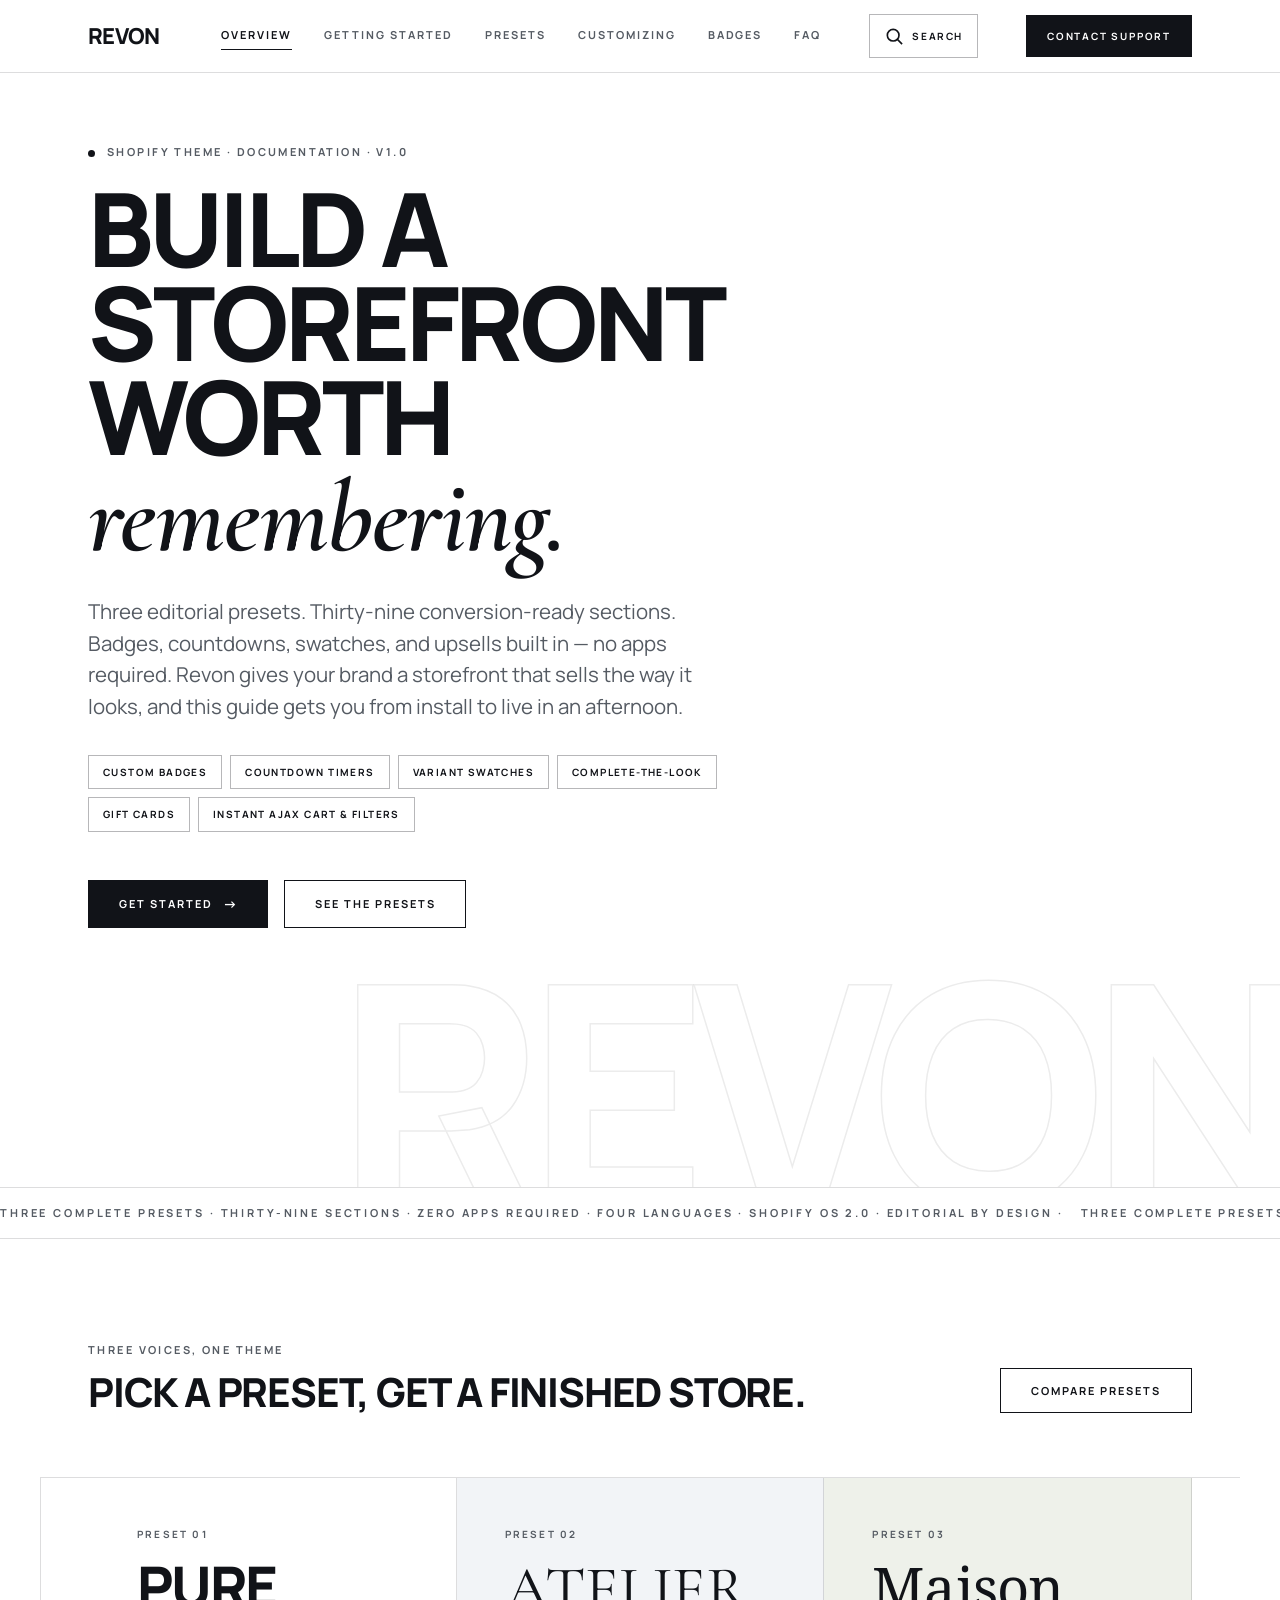
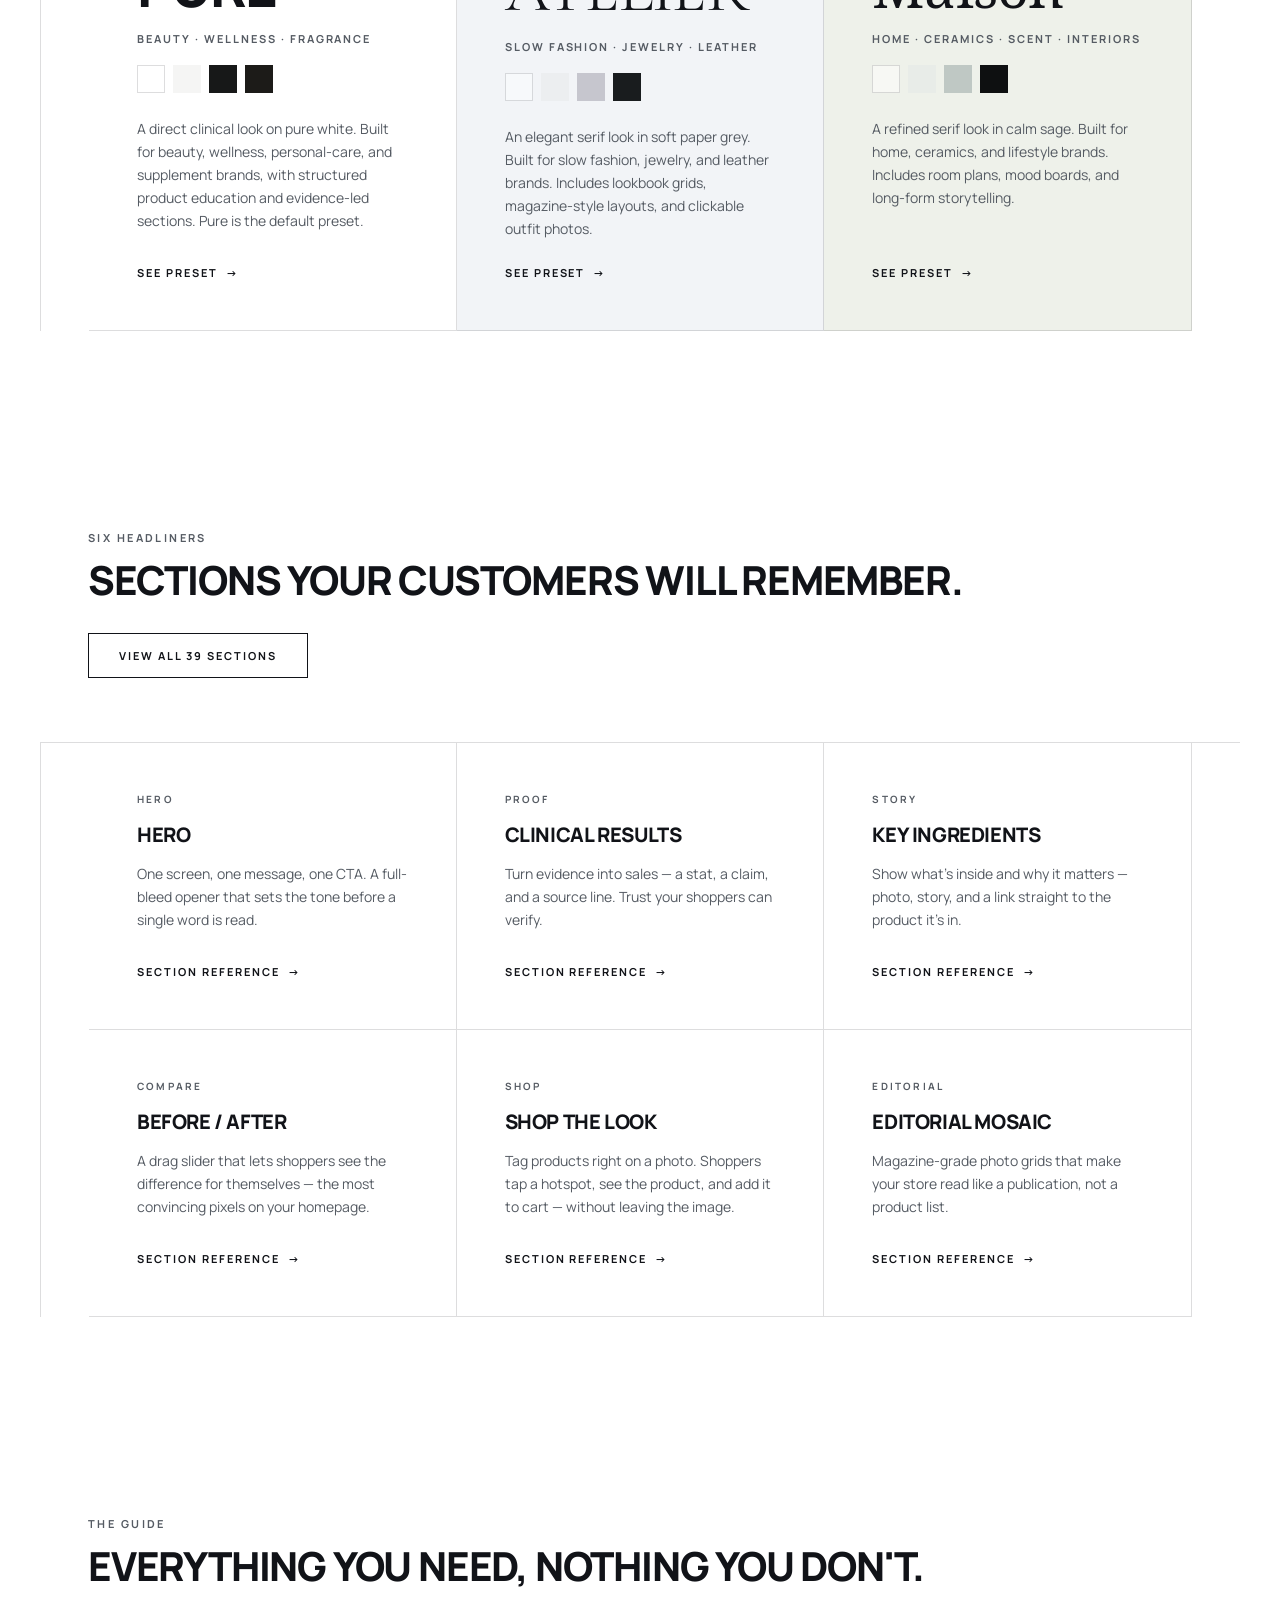
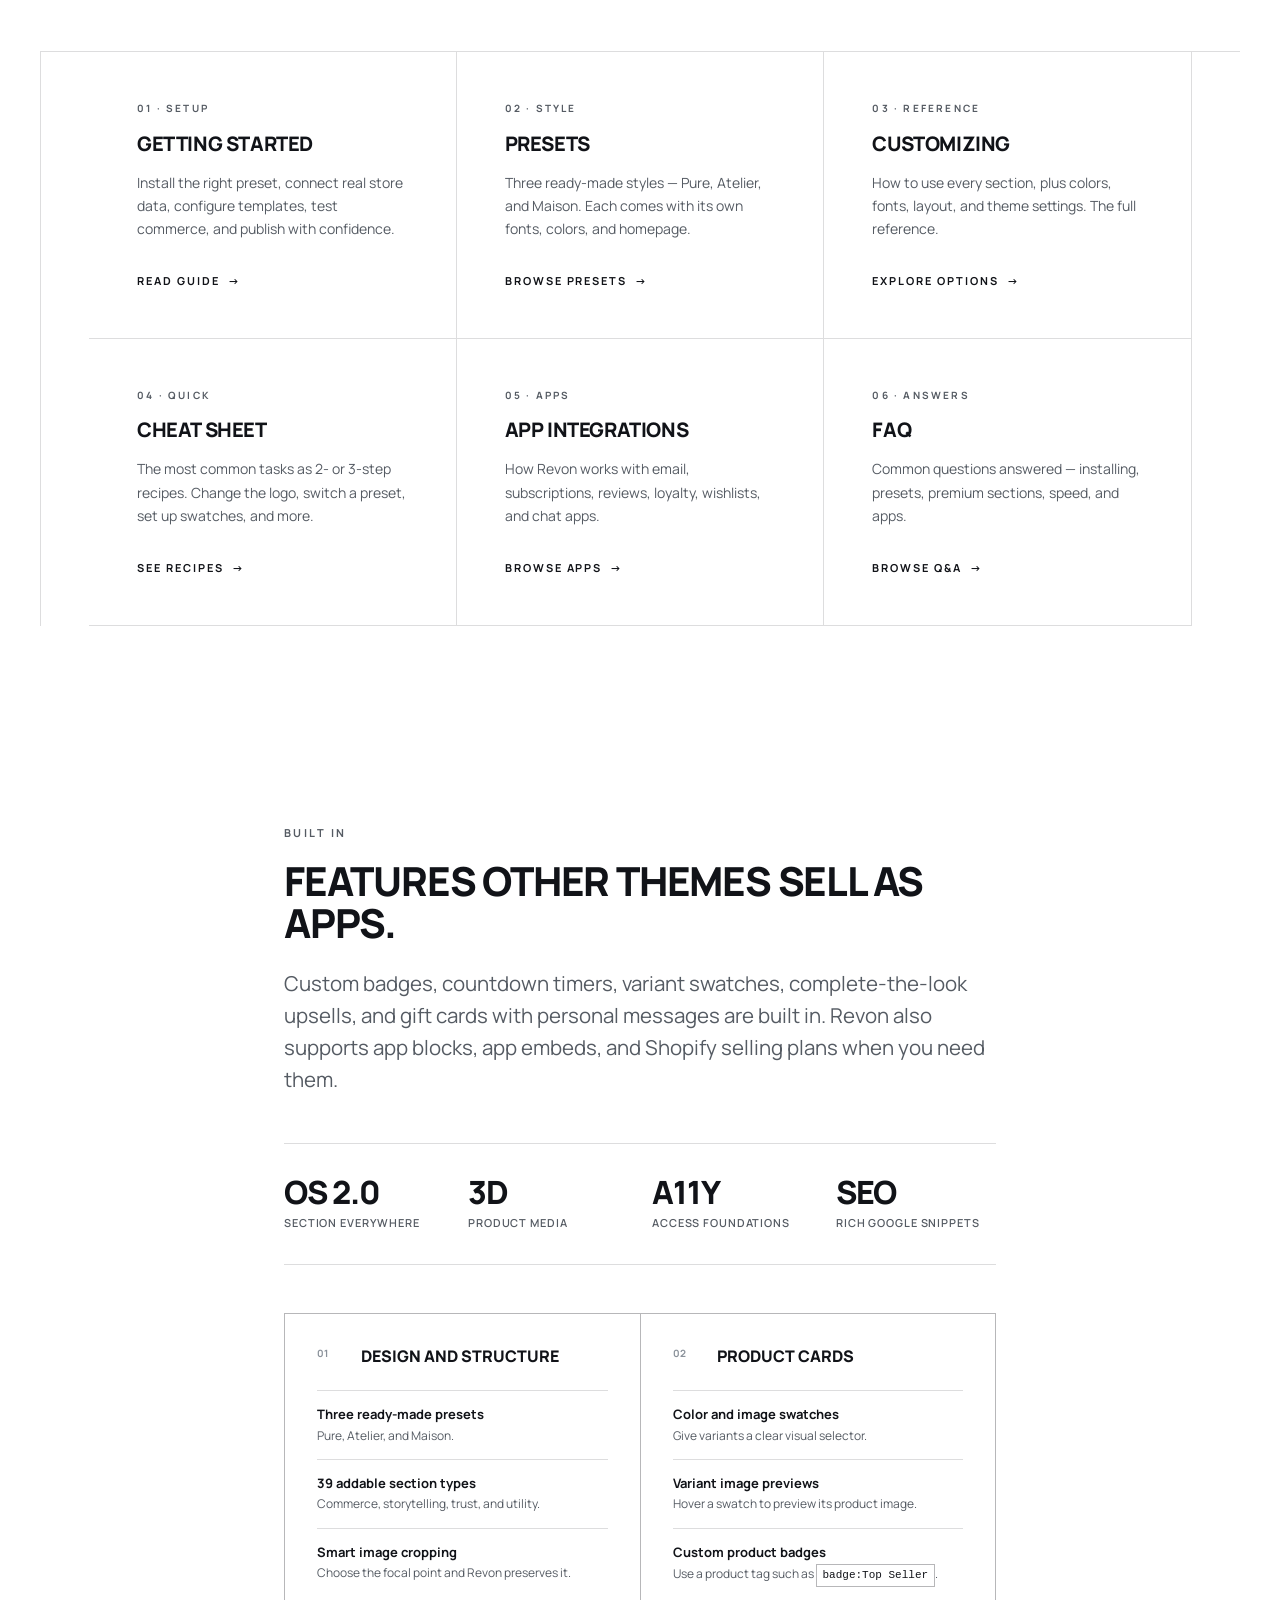
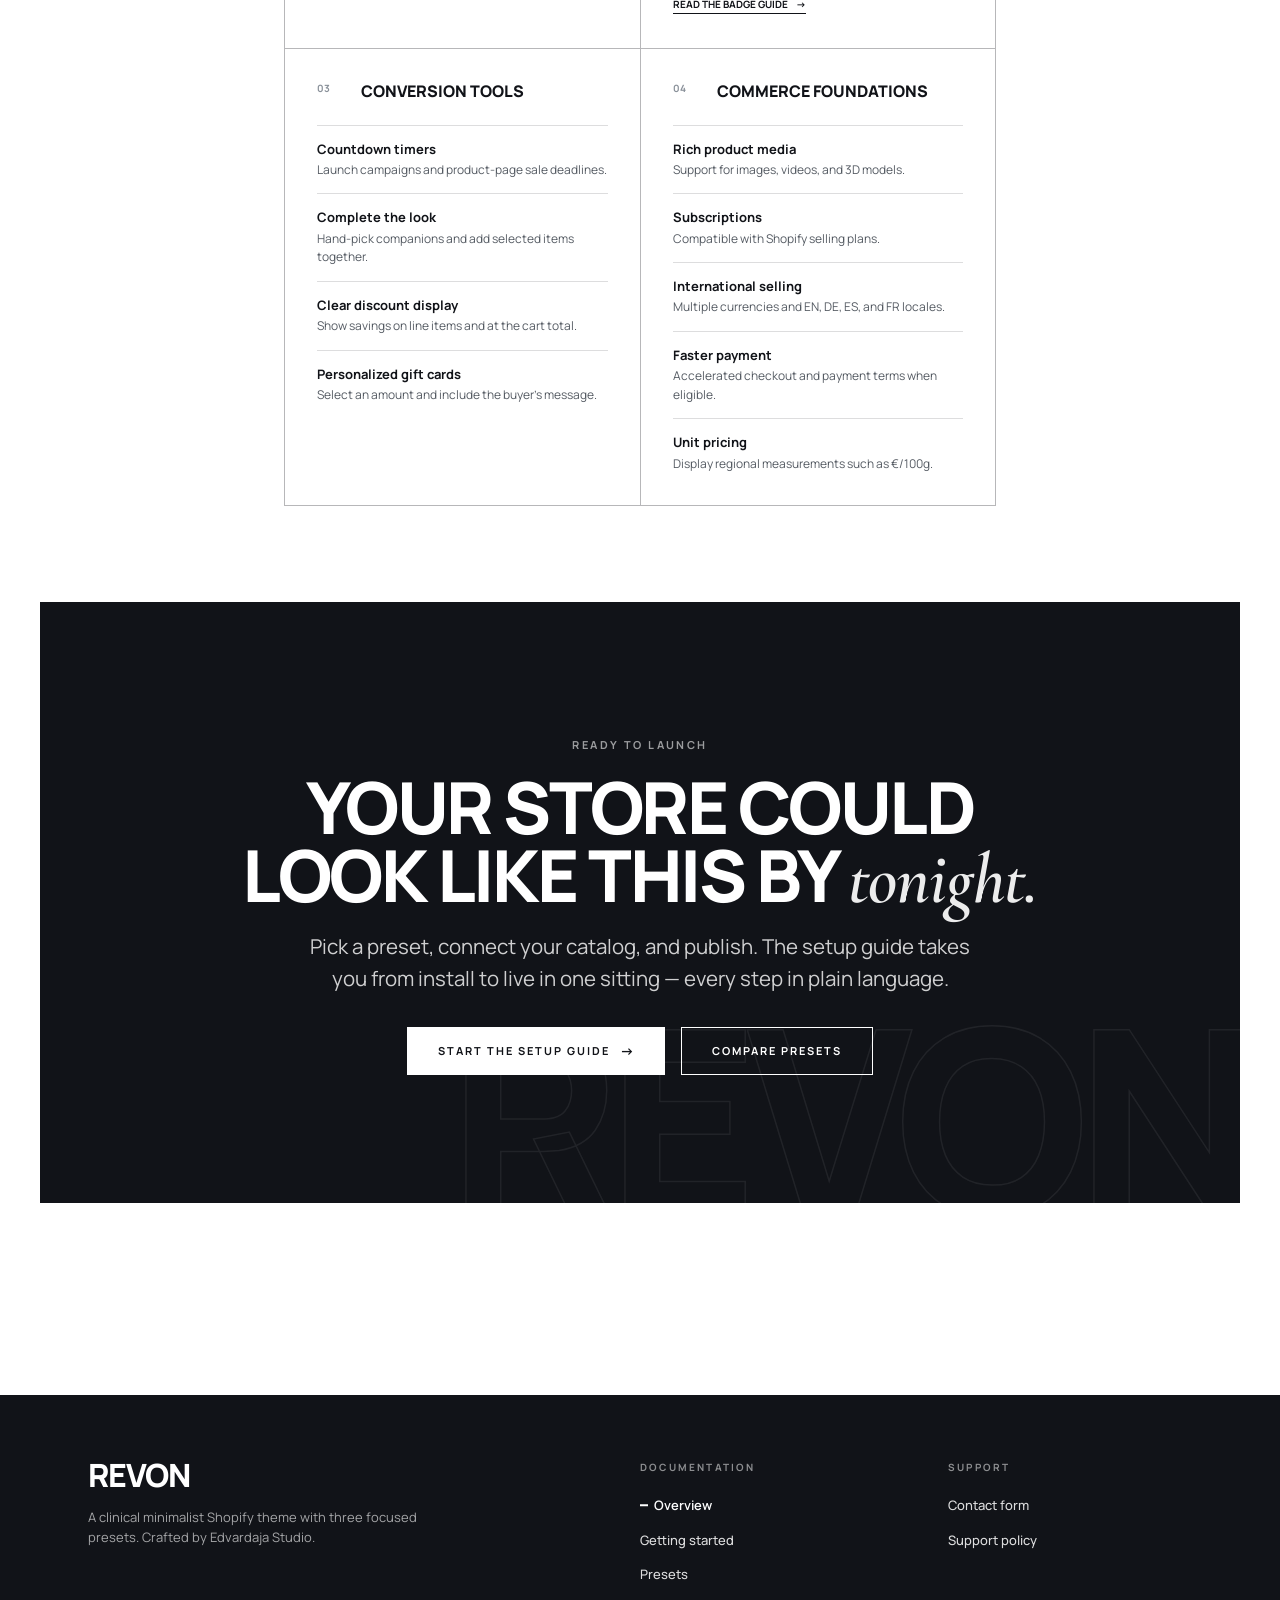
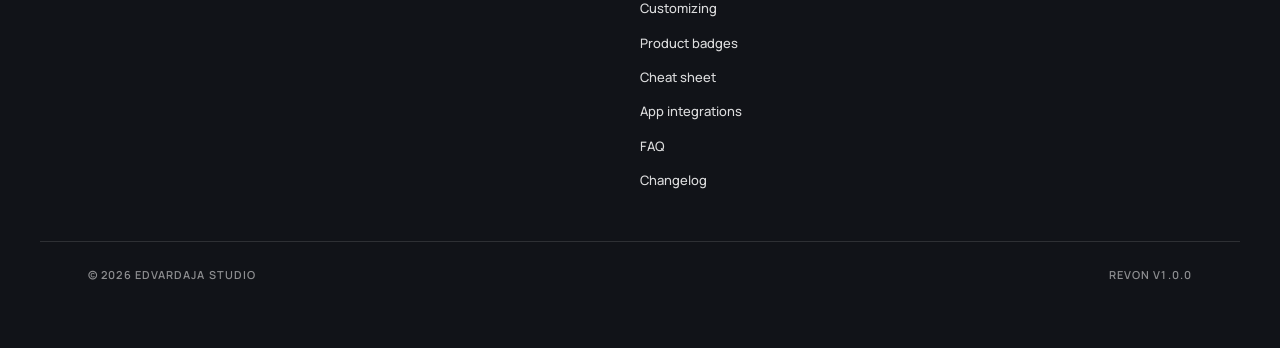
==== commit 607b0560: "Refine built-in features section" ====
--- a/index.html
+++ b/index.html
@@ -3,12 +3,11 @@
 <head>
 <meta charset="UTF-8">
 <meta name="viewport" content="width=device-width, initial-scale=1.0">
-<title>Revon &mdash; Editorial Shopify theme for modern brands</title>
-<meta name="description" content="Meet Revon: a clinical, editorial Shopify OS 2.0 theme with three complete presets, 39 sections, and native conversion tools.">
-<meta property="og:title" content="Revon &mdash; One theme. Three distinct worlds.">
-<meta property="og:description" content="A precise, editorial Shopify theme for beauty, fashion, home, and lifestyle brands.">
+<title>Revon — Theme documentation</title>
+<meta name="description" content="Documentation, setup guide, FAQs and support for the Revon Shopify theme.">
+<meta property="og:title" content="Revon — Theme documentation">
+<meta property="og:description" content="The complete guide to installing, customizing, and getting the most out of the Revon Shopify theme.">
 <meta property="og:type" content="website">
-<meta property="og:image" content="assets/revon-hero.jpg">
 <meta name="twitter:card" content="summary_large_image">
 <link rel="icon" type="image/svg+xml" href="favicon.svg">
 <link rel="preconnect" href="https://fonts.googleapis.com">
@@ -16,10 +15,10 @@
 <link href="https://fonts.googleapis.com/css2?family=Manrope:wght@400;500;600;700;800&family=Cormorant+Garamond:ital,wght@0,400;0,600;1,400&family=Noto+Serif:ital,wght@0,400;0,700;1,400&display=swap" rel="stylesheet">
 <link rel="stylesheet" href="styles.css">
 </head>
-<body class="landing-page">
+<body>
 <a href="#main" class="skip-link">Skip to content</a>
 
-<header class="site-header">
+<header class="site-header" role="banner">
   <div class="site-header__inner">
     <a href="index.html" class="site-header__brand">Revon</a>
     <nav class="site-nav" aria-label="Documentation">
@@ -36,15 +35,15 @@
     </button>
     <a href="support.html" class="site-header__cta">Contact support</a>
     <button class="site-header__menu-btn" type="button" data-mobile-open aria-expanded="false" aria-controls="mobile-drawer" aria-label="Open menu">
-      <svg viewBox="0 0 24 24" fill="none" stroke="currentColor" stroke-width="2" stroke-linecap="square" aria-hidden="true"><line x1="3" y1="8" x2="21" y2="8"/><line x1="3" y1="16" x2="21" y2="16"/></svg>
+      <svg viewBox="0 0 24 24" fill="none" stroke="currentColor" stroke-width="2" stroke-linecap="square"><line x1="3" y1="8" x2="21" y2="8"/><line x1="3" y1="16" x2="21" y2="16"/></svg>
     </button>
   </div>
 </header>
 
-<div class="mobile-drawer" id="mobile-drawer" aria-hidden="true" data-mobile-drawer inert>
+<div class="mobile-drawer" id="mobile-drawer" aria-hidden="true" data-mobile-drawer>
   <div class="mobile-drawer__head">
     <button class="mobile-drawer__close" type="button" data-mobile-close aria-label="Close menu">
-      <svg viewBox="0 0 24 24" fill="none" stroke="currentColor" stroke-width="2" stroke-linecap="square" aria-hidden="true"><line x1="6" y1="6" x2="18" y2="18"/><line x1="18" y1="6" x2="6" y2="18"/></svg>
+      <svg viewBox="0 0 24 24" fill="none" stroke="currentColor" stroke-width="2" stroke-linecap="square"><line x1="6" y1="6" x2="18" y2="18"/><line x1="18" y1="6" x2="6" y2="18"/></svg>
     </button>
   </div>
   <nav class="mobile-drawer__nav" aria-label="Mobile">
@@ -61,158 +60,303 @@
   </nav>
 </div>
 
-<main id="main" class="landing-main">
-  <section class="landing-hero" aria-labelledby="landing-title">
-    <img class="landing-hero__image" src="assets/revon-hero.jpg" alt="Revon Pure preset showing an editorial skincare campaign" width="1440" height="900" fetchpriority="high">
-    <div class="landing-hero__veil" aria-hidden="true"></div>
-    <div class="landing-hero__inner">
-      <p class="landing-kicker">Shopify OS 2.0 &middot; Theme documentation &middot; v1.0</p>
-      <h1 id="landing-title" class="landing-hero__title">One theme.<br><em>Three worlds.</em></h1>
-      <p class="landing-hero__lead">Revon pairs clinical precision with editorial confidence. Launch a complete beauty, fashion, or home storefront without assembling a stack of design apps.</p>
-      <div class="landing-hero__actions">
-        <a href="getting-started.html" class="landing-button landing-button--light">Start building</a>
-        <a href="presets.html" class="landing-button landing-button--ghost">Explore presets</a>
-      </div>
-    </div>
-    <dl class="landing-hero__metrics">
-      <div><dt>Presets</dt><dd>03</dd></div>
-      <div><dt>Sections</dt><dd>39</dd></div>
-      <div><dt>Languages</dt><dd>04</dd></div>
-      <div><dt>Apps to launch</dt><dd>00</dd></div>
-    </dl>
-  </section>
-
-  <section class="landing-signal" aria-label="Revon capabilities">
-    <span>Pure is the default</span>
-    <span>Sections everywhere</span>
-    <span>Native AJAX commerce</span>
-    <span>App-block ready</span>
-    <span>Built for real catalogs</span>
-  </section>
-
-  <section class="landing-section landing-showcase" aria-labelledby="showcase-title">
-    <div class="landing-section__head reveal">
-      <div>
-        <p class="landing-kicker landing-kicker--dark">The storefront, not a wireframe</p>
-        <h2 id="showcase-title" class="landing-heading">Designed to sell before it starts explaining.</h2>
-      </div>
-      <p class="landing-section__intro">Every screen below is the live Pure preset: sharp hierarchy, calm product photography, and commerce controls that stay out of the shopper's way.</p>
-    </div>
-
-    <figure class="storefront-frame storefront-frame--collection reveal">
-      <div class="storefront-frame__bar">
-        <span>Collection / desktop</span>
-        <span>1440 viewport</span>
-      </div>
-      <img src="assets/revon-collection.jpg" alt="Revon collection page with filtering, sorting, product imagery, badges, and prices" width="1440" height="900" loading="lazy">
-      <figcaption>Dense enough to compare. Quiet enough to browse.</figcaption>
-    </figure>
-
-    <div class="landing-showcase__pair">
-      <figure class="storefront-frame storefront-frame--product reveal">
-        <div class="storefront-frame__bar">
-          <span>Product / desktop</span>
-          <span>Conversion detail</span>
-        </div>
-        <img src="assets/revon-product.jpg" alt="Revon product page with gallery, product details, benefits, quantity controls, and add to cart" width="1440" height="900" loading="lazy">
-        <figcaption>Product education and purchase controls in one composed view.</figcaption>
-      </figure>
-
-      <div class="landing-mobile-story reveal">
-        <div class="landing-mobile-story__copy">
-          <p class="landing-kicker landing-kicker--dark">Mobile first, not mobile later</p>
-          <h3>Editorial impact in a 390-pixel viewport.</h3>
-          <p>Navigation, typography, imagery, and calls to action recompose deliberately for touch instead of collapsing into a smaller desktop.</p>
-        </div>
-        <figure class="storefront-mobile">
-          <img src="assets/revon-mobile.jpg" alt="Revon Pure preset homepage on mobile" width="390" height="844" loading="lazy">
-          <figcaption>Pure preset / mobile</figcaption>
-        </figure>
-      </div>
-    </div>
-  </section>
-
-  <section class="landing-section landing-presets" aria-labelledby="presets-title">
-    <div class="landing-section__head reveal">
-      <div>
-        <p class="landing-kicker landing-kicker--dark">Three complete directions</p>
-        <h2 id="presets-title" class="landing-heading">Start with a point of view, not a blank canvas.</h2>
-      </div>
-      <a href="presets.html" class="landing-text-link">Compare every setting</a>
-    </div>
-
-    <div class="landing-preset-grid">
-      <a href="presets.html#pure" class="landing-preset landing-preset--pure reveal">
-        <span class="landing-preset__index">01 / Default</span>
-        <strong class="landing-preset__name">Pure</strong>
-        <span class="landing-preset__market">Beauty &middot; Wellness &middot; Personal care</span>
-        <span class="landing-preset__sample">Clinical clarity. Zero noise.</span>
-        <span class="landing-preset__palette" role="img" aria-label="Pure color palette"><i></i><i></i><i></i><i></i></span>
-        <span class="landing-preset__link">Explore Pure</span>
-      </a>
-      <a href="presets.html#atelier" class="landing-preset landing-preset--atelier reveal">
-        <span class="landing-preset__index">02 / Editorial</span>
-        <strong class="landing-preset__name">Atelier</strong>
-        <span class="landing-preset__market">Fashion &middot; Jewelry &middot; Leather</span>
-        <span class="landing-preset__sample">Made slowly.<br>Worn often.</span>
-        <span class="landing-preset__palette" role="img" aria-label="Atelier color palette"><i></i><i></i><i></i><i></i></span>
-        <span class="landing-preset__link">Explore Atelier</span>
-      </a>
-      <a href="presets.html#maison" class="landing-preset landing-preset--maison reveal">
-        <span class="landing-preset__index">03 / Refined</span>
-        <strong class="landing-preset__name">Maison</strong>
-        <span class="landing-preset__market">Home &middot; Ceramics &middot; Interiors</span>
-        <span class="landing-preset__sample">Objects for<br>considered living.</span>
-        <span class="landing-preset__palette" role="img" aria-label="Maison color palette"><i></i><i></i><i></i><i></i></span>
-        <span class="landing-preset__link">Explore Maison</span>
-      </a>
-    </div>
-  </section>
-
-  <section class="landing-capabilities" aria-labelledby="capabilities-title">
-    <div class="landing-capabilities__inner">
-      <div class="landing-capabilities__lead reveal">
-        <p class="landing-kicker landing-kicker--light">Native where it matters</p>
-        <h2 id="capabilities-title">More selling power. Less app-shaped clutter.</h2>
-        <p>Revon includes the workflows shoppers expect and the controls merchants need, while preserving a fast, coherent storefront.</p>
-        <a href="customizing.html" class="landing-button landing-button--signal">Explore all 39 sections</a>
-      </div>
-      <ol class="landing-capability-list">
-        <li class="reveal"><span>01</span><div><strong>Find products faster</strong><p>Predictive search, collection filters, sorting, quick view, badges, swatches, and recently viewed products.</p></div></li>
-        <li class="reveal"><span>02</span><div><strong>Build a larger basket</strong><p>Complete-the-look bundles, cart recommendations, sticky purchase controls, and complementary product storytelling.</p></div></li>
-        <li class="reveal"><span>03</span><div><strong>Turn detail into trust</strong><p>Pickup availability, inventory states, unit pricing, selling plans, product media, ingredient stories, and comparison sections.</p></div></li>
-        <li class="reveal"><span>04</span><div><strong>Stay merchant editable</strong><p>Global design controls, flexible section settings, app blocks, app embeds, localization, and no code required for daily merchandising.</p></div></li>
-      </ol>
-    </div>
-  </section>
-
-  <section class="landing-section landing-path" aria-labelledby="path-title">
-    <div class="landing-path__intro reveal">
-      <p class="landing-kicker landing-kicker--dark">From install to launch</p>
-      <h2 id="path-title" class="landing-heading">Documentation that respects your time.</h2>
-      <p>Use the full guides when you need context or jump straight to a focused recipe when you already know the outcome you want.</p>
-    </div>
-    <nav class="landing-path__links" aria-label="Documentation guides">
-      <a href="getting-started.html" class="reveal"><span>01</span><strong>Getting started</strong><small>Install, connect, test, publish</small></a>
-      <a href="presets.html" class="reveal"><span>02</span><strong>Preset system</strong><small>Pure, Atelier, Maison</small></a>
-      <a href="customizing.html" class="reveal"><span>03</span><strong>Section reference</strong><small>Every setting, clearly explained</small></a>
-      <a href="badges.html" class="reveal"><span>04</span><strong>Product badges</strong><small>Create and manage custom labels</small></a>
-      <a href="cheatsheet.html" class="reveal"><span>05</span><strong>Cheat sheet</strong><small>Common tasks in a few steps</small></a>
-      <a href="apps.html" class="reveal"><span>06</span><strong>App integrations</strong><small>Reviews, loyalty, subscriptions, chat</small></a>
-    </nav>
-  </section>
-
-  <section class="landing-final" aria-labelledby="final-title">
-    <div class="landing-final__inner reveal">
-      <p class="landing-kicker landing-kicker--light">Your next storefront starts here</p>
-      <h2 id="final-title">Launch the brand people came to remember.</h2>
-      <p>Choose a finished preset, connect your catalog, and make it unmistakably yours.</p>
-      <div class="landing-final__actions">
-        <a href="getting-started.html" class="landing-button landing-button--light">Open the setup guide</a>
-        <a href="support.html" class="landing-button landing-button--ghost">Talk to support</a>
-      </div>
-    </div>
-  </section>
+<main id="main">
+
+  <section class="hero">
+    <div class="hero__inner">
+      <p class="eyebrow hero__eyebrow"><span class="hero__eyebrow-dot"></span>Shopify theme · documentation · v1.0</p>
+      <h1 class="display hero__heading">Build a storefront worth <em class="display__accent">remembering.</em></h1>
+      <p class="lead hero__lead">
+        Three editorial presets. Thirty-nine conversion-ready sections. Badges,
+        countdowns, swatches, and upsells built in — no apps required. Revon gives
+        your brand a storefront that sells the way it looks, and this guide gets
+        you from install to live in an afternoon.
+      </p>
+      <ul class="hero__chips" aria-label="Built-in features">
+        <li class="hero__chip">Custom badges</li>
+        <li class="hero__chip">Countdown timers</li>
+        <li class="hero__chip">Variant swatches</li>
+        <li class="hero__chip">Complete-the-look</li>
+        <li class="hero__chip">Gift cards</li>
+        <li class="hero__chip">Instant AJAX cart &amp; filters</li>
+      </ul>
+      <div class="hero__actions">
+        <a href="getting-started.html" class="btn btn--primary btn--arrow">Get started</a>
+        <a href="presets.html" class="btn btn--secondary">See the presets</a>
+      </div>
+      <div class="hero__meta">
+        <div class="hero__meta-item">
+          <span class="hero__meta-value">3</span>
+          <span class="hero__meta-label">Complete presets</span>
+        </div>
+        <div class="hero__meta-item">
+          <span class="hero__meta-value">39</span>
+          <span class="hero__meta-label">Addable sections</span>
+        </div>
+        <div class="hero__meta-item">
+          <span class="hero__meta-value">4</span>
+          <span class="hero__meta-label">Languages</span>
+        </div>
+        <div class="hero__meta-item">
+          <span class="hero__meta-value">0</span>
+          <span class="hero__meta-label">Apps required</span>
+        </div>
+      </div>
+    </div>
+  </section>
+
+  <div class="marquee" aria-hidden="true">
+    <div class="marquee__track">
+      <span class="marquee__part">Three complete presets · Thirty-nine sections · Zero apps required · Four languages · Shopify OS 2.0 · Editorial by design ·&nbsp;</span>
+      <span class="marquee__part">Three complete presets · Thirty-nine sections · Zero apps required · Four languages · Shopify OS 2.0 · Editorial by design ·&nbsp;</span>
+    </div>
+  </div>
+
+  <section class="section">
+    <div class="section-head reveal">
+      <div class="section-head__title">
+        <p class="eyebrow">Three voices, one theme</p>
+        <h2 class="h2">Pick a preset, get a finished store.</h2>
+      </div>
+      <a href="presets.html" class="btn btn--secondary">Compare presets</a>
+    </div>
+
+    <div class="preset-grid">
+      <a href="presets.html#pure" class="preset-card preset-card--pure reveal">
+        <span class="preset-card__num">Preset 01</span>
+        <span class="preset-card__name">Pure</span>
+        <span class="preset-card__vertical">Beauty · Wellness · Fragrance</span>
+        <div class="preset-card__swatches" aria-hidden="true">
+          <span class="preset-card__swatch preset-card__swatch--bordered" style="background:#ffffff"></span>
+          <span class="preset-card__swatch" style="background:#f5f5f4"></span>
+          <span class="preset-card__swatch" style="background:#171818"></span>
+          <span class="preset-card__swatch" style="background:#1c1b18"></span>
+        </div>
+        <p class="preset-card__body">A direct clinical look on pure white. Built for beauty, wellness, personal-care, and supplement brands, with structured product education and evidence-led sections. Pure is the default preset.</p>
+        <span class="preset-card__link">See preset</span>
+      </a>
+      <a href="presets.html#atelier" class="preset-card preset-card--atelier reveal">
+        <span class="preset-card__num">Preset 02</span>
+        <span class="preset-card__name preset-card__name--atelier">Atelier</span>
+        <span class="preset-card__vertical">Slow fashion · Jewelry · Leather</span>
+        <div class="preset-card__swatches" aria-hidden="true">
+          <span class="preset-card__swatch preset-card__swatch--bordered" style="background:#f7f9fb"></span>
+          <span class="preset-card__swatch" style="background:#eceef0"></span>
+          <span class="preset-card__swatch" style="background:#c6c6ce"></span>
+          <span class="preset-card__swatch" style="background:#191c1e"></span>
+        </div>
+        <p class="preset-card__body">An elegant serif look in soft paper grey. Built for slow fashion, jewelry, and leather brands. Includes lookbook grids, magazine-style layouts, and clickable outfit photos.</p>
+        <span class="preset-card__link">See preset</span>
+      </a>
+      <a href="presets.html#maison" class="preset-card preset-card--maison reveal">
+        <span class="preset-card__num">Preset 03</span>
+        <span class="preset-card__name preset-card__name--maison">Maison</span>
+        <span class="preset-card__vertical">Home · Ceramics · Scent · Interiors</span>
+        <div class="preset-card__swatches" aria-hidden="true">
+          <span class="preset-card__swatch preset-card__swatch--bordered" style="background:#f7f8f4"></span>
+          <span class="preset-card__swatch" style="background:#e8ece8"></span>
+          <span class="preset-card__swatch" style="background:#bfc8c4"></span>
+          <span class="preset-card__swatch" style="background:#0e1011"></span>
+        </div>
+        <p class="preset-card__body">A refined serif look in calm sage. Built for home, ceramics, and lifestyle brands. Includes room plans, mood boards, and long-form storytelling.</p>
+        <span class="preset-card__link">See preset</span>
+      </a>
+    </div>
+  </section>
+
+  <section class="section">
+    <div class="section-head reveal">
+      <div class="section-head__title">
+        <p class="eyebrow">Six headliners</p>
+        <h2 class="h2">Sections your customers will remember.</h2>
+      </div>
+      <a href="customizing.html" class="btn btn--secondary">View all 39 sections</a>
+    </div>
+
+    <div class="feature-grid">
+      <a href="customizing.html#storytelling" class="feature-card reveal">
+        <span class="feature-card__num">Hero</span>
+        <h3 class="feature-card__title">Hero</h3>
+        <p class="feature-card__body">One screen, one message, one CTA. A full-bleed opener that sets the tone before a single word is read.</p>
+        <span class="feature-card__link">Section reference</span>
+      </a>
+      <a href="customizing.html#storytelling" class="feature-card reveal">
+        <span class="feature-card__num">Proof</span>
+        <h3 class="feature-card__title">Clinical results</h3>
+        <p class="feature-card__body">Turn evidence into sales — a stat, a claim, and a source line. Trust your shoppers can verify.</p>
+        <span class="feature-card__link">Section reference</span>
+      </a>
+      <a href="customizing.html#storytelling" class="feature-card reveal">
+        <span class="feature-card__num">Story</span>
+        <h3 class="feature-card__title">Key ingredients</h3>
+        <p class="feature-card__body">Show what's inside and why it matters — photo, story, and a link straight to the product it's in.</p>
+        <span class="feature-card__link">Section reference</span>
+      </a>
+      <a href="customizing.html#storytelling" class="feature-card reveal">
+        <span class="feature-card__num">Compare</span>
+        <h3 class="feature-card__title">Before / after</h3>
+        <p class="feature-card__body">A drag slider that lets shoppers see the difference for themselves — the most convincing pixels on your homepage.</p>
+        <span class="feature-card__link">Section reference</span>
+      </a>
+      <a href="customizing.html#commerce" class="feature-card reveal">
+        <span class="feature-card__num">Shop</span>
+        <h3 class="feature-card__title">Shop the look</h3>
+        <p class="feature-card__body">Tag products right on a photo. Shoppers tap a hotspot, see the product, and add it to cart — without leaving the image.</p>
+        <span class="feature-card__link">Section reference</span>
+      </a>
+      <a href="customizing.html#storytelling" class="feature-card reveal">
+        <span class="feature-card__num">Editorial</span>
+        <h3 class="feature-card__title">Editorial mosaic</h3>
+        <p class="feature-card__body">Magazine-grade photo grids that make your store read like a publication, not a product list.</p>
+        <span class="feature-card__link">Section reference</span>
+      </a>
+    </div>
+  </section>
+
+  <section class="section">
+    <div class="section-head reveal">
+      <div class="section-head__title">
+        <p class="eyebrow">The guide</p>
+        <h2 class="h2">Everything you need, nothing you don't.</h2>
+      </div>
+    </div>
+
+    <div class="feature-grid">
+      <a href="getting-started.html" class="feature-card reveal">
+        <span class="feature-card__num">01 · Setup</span>
+        <h3 class="feature-card__title">Getting started</h3>
+        <p class="feature-card__body">Install the right preset, connect real store data, configure templates, test commerce, and publish with confidence.</p>
+        <span class="feature-card__link">Read guide</span>
+      </a>
+      <a href="presets.html" class="feature-card reveal">
+        <span class="feature-card__num">02 · Style</span>
+        <h3 class="feature-card__title">Presets</h3>
+        <p class="feature-card__body">Three ready-made styles — Pure, Atelier, and Maison. Each comes with its own fonts, colors, and homepage.</p>
+        <span class="feature-card__link">Browse presets</span>
+      </a>
+      <a href="customizing.html" class="feature-card reveal">
+        <span class="feature-card__num">03 · Reference</span>
+        <h3 class="feature-card__title">Customizing</h3>
+        <p class="feature-card__body">How to use every section, plus colors, fonts, layout, and theme settings. The full reference.</p>
+        <span class="feature-card__link">Explore options</span>
+      </a>
+      <a href="cheatsheet.html" class="feature-card reveal">
+        <span class="feature-card__num">04 · Quick</span>
+        <h3 class="feature-card__title">Cheat sheet</h3>
+        <p class="feature-card__body">The most common tasks as 2- or 3-step recipes. Change the logo, switch a preset, set up swatches, and more.</p>
+        <span class="feature-card__link">See recipes</span>
+      </a>
+      <a href="apps.html" class="feature-card reveal">
+        <span class="feature-card__num">05 · Apps</span>
+        <h3 class="feature-card__title">App integrations</h3>
+        <p class="feature-card__body">How Revon works with email, subscriptions, reviews, loyalty, wishlists, and chat apps.</p>
+        <span class="feature-card__link">Browse apps</span>
+      </a>
+      <a href="faq.html" class="feature-card reveal">
+        <span class="feature-card__num">06 · Answers</span>
+        <h3 class="feature-card__title">FAQ</h3>
+        <p class="feature-card__body">Common questions answered — installing, presets, premium sections, speed, and apps.</p>
+        <span class="feature-card__link">Browse Q&amp;A</span>
+      </a>
+    </div>
+  </section>
+
+  <section class="section">
+    <div class="container-narrow reveal">
+      <p class="eyebrow">Built in</p>
+      <h2 class="h2 built-in__title">Features other themes sell as apps.</h2>
+      <p class="lead built-in__lead">Custom badges, countdown timers, variant swatches, complete-the-look upsells, and gift cards with personal messages are built in. Revon also supports app blocks, app embeds, and Shopify selling plans when you need them.</p>
+
+      <div class="stat-strip">
+        <div class="stat-strip__item">
+          <div class="stat-strip__value">OS 2.0</div>
+          <div class="stat-strip__label">Section everywhere</div>
+        </div>
+        <div class="stat-strip__item">
+          <div class="stat-strip__value">3D</div>
+          <div class="stat-strip__label">Product media</div>
+        </div>
+        <div class="stat-strip__item">
+          <div class="stat-strip__value">A11Y</div>
+          <div class="stat-strip__label">Access foundations</div>
+        </div>
+        <div class="stat-strip__item">
+          <div class="stat-strip__value">SEO</div>
+          <div class="stat-strip__label">Rich Google snippets</div>
+        </div>
+      </div>
+
+      <div class="built-in-grid">
+        <section class="built-in-group">
+          <div class="built-in-group__head">
+            <span>01</span>
+            <h3>Design and structure</h3>
+          </div>
+          <ul class="built-in-group__list">
+            <li><strong>Three ready-made presets</strong><span>Pure, Atelier, and Maison.</span></li>
+            <li><strong>39 addable section types</strong><span>Commerce, storytelling, trust, and utility.</span></li>
+            <li><strong>Smart image cropping</strong><span>Choose the focal point and Revon preserves it.</span></li>
+          </ul>
+        </section>
+
+        <section class="built-in-group">
+          <div class="built-in-group__head">
+            <span>02</span>
+            <h3>Product cards</h3>
+          </div>
+          <ul class="built-in-group__list">
+            <li><strong>Color and image swatches</strong><span>Give variants a clear visual selector.</span></li>
+            <li><strong>Variant image previews</strong><span>Hover a swatch to preview its product image.</span></li>
+            <li>
+              <strong>Custom product badges</strong>
+              <span>Use a product tag such as <code>badge:Top Seller</code>.</span>
+              <a href="badges.html">Read the badge guide <span aria-hidden="true">&rarr;</span></a>
+            </li>
+          </ul>
+        </section>
+
+        <section class="built-in-group">
+          <div class="built-in-group__head">
+            <span>03</span>
+            <h3>Conversion tools</h3>
+          </div>
+          <ul class="built-in-group__list">
+            <li><strong>Countdown timers</strong><span>Launch campaigns and product-page sale deadlines.</span></li>
+            <li><strong>Complete the look</strong><span>Hand-pick companions and add selected items together.</span></li>
+            <li><strong>Clear discount display</strong><span>Show savings on line items and at the cart total.</span></li>
+            <li><strong>Personalized gift cards</strong><span>Select an amount and include the buyer's message.</span></li>
+          </ul>
+        </section>
+
+        <section class="built-in-group">
+          <div class="built-in-group__head">
+            <span>04</span>
+            <h3>Commerce foundations</h3>
+          </div>
+          <ul class="built-in-group__list">
+            <li><strong>Rich product media</strong><span>Support for images, videos, and 3D models.</span></li>
+            <li><strong>Subscriptions</strong><span>Compatible with Shopify selling plans.</span></li>
+            <li><strong>International selling</strong><span>Multiple currencies and EN, DE, ES, and FR locales.</span></li>
+            <li><strong>Faster payment</strong><span>Accelerated checkout and payment terms when eligible.</span></li>
+            <li><strong>Unit pricing</strong><span>Display regional measurements such as &euro;/100g.</span></li>
+          </ul>
+        </section>
+      </div>
+    </div>
+  </section>
+
+  <section class="section section--cta">
+    <div class="cta-block reveal">
+      <p class="eyebrow">Ready to launch</p>
+      <h2 class="h2 cta-block__heading">Your store could look like this by <em class="display__accent">tonight.</em></h2>
+      <p class="lead">Pick a preset, connect your catalog, and publish. The setup guide takes you from install to live in one sitting — every step in plain language.</p>
+      <div class="cta-block__actions">
+        <a href="getting-started.html" class="btn btn--primary btn--arrow">Start the setup guide</a>
+        <a href="presets.html" class="btn btn--secondary">Compare presets</a>
+      </div>
+    </div>
+  </section>
+
 </main>
 
 <footer class="site-footer">
@@ -244,7 +388,7 @@
     </div>
   </div>
   <div class="site-footer__bottom">
-    <span>&copy; 2026 Edvardaja Studio</span>
+    <span>© 2026 Edvardaja Studio</span>
     <span>Revon v1.0.0</span>
   </div>
 </footer>
--- a/styles.css
+++ b/styles.css
@@ -1117,6 +1117,134 @@
   text-transform: uppercase;
 }
 
+.built-in__title {
+  margin-top: var(--space-md);
+}
+
+.built-in__lead {
+  max-width: 68ch;
+  margin-top: var(--space-md);
+}
+
+.built-in-grid {
+  display: grid;
+  grid-template-columns: repeat(2, minmax(0, 1fr));
+  margin-top: var(--space-2xl);
+  border-top: 1px solid var(--color-border-strong);
+  border-left: 1px solid var(--color-border-strong);
+}
+
+.built-in-group {
+  min-width: 0;
+  padding: var(--space-xl);
+  border-right: 1px solid var(--color-border-strong);
+  border-bottom: 1px solid var(--color-border-strong);
+  background: var(--color-white);
+  transition: background var(--duration-fast) var(--ease-out);
+}
+
+.built-in-group:hover {
+  background: var(--color-card);
+}
+
+.built-in-group__head {
+  display: grid;
+  grid-template-columns: 28px minmax(0, 1fr);
+  gap: var(--space-md);
+  align-items: start;
+}
+
+.built-in-group__head > span {
+  color: var(--color-faint);
+  font-size: 10px;
+  font-weight: var(--fw-bold);
+  line-height: 1.5;
+}
+
+.built-in-group__head h3 {
+  margin: 0;
+  color: var(--color-dark);
+  font-size: 16px;
+  font-weight: var(--fw-extrabold);
+  letter-spacing: 0;
+  line-height: 1.25;
+  text-transform: uppercase;
+}
+
+.built-in-group__list {
+  margin-top: var(--space-lg);
+  border-top: 1px solid var(--color-border);
+}
+
+.built-in-group__list li {
+  padding: 14px 0;
+  border-bottom: 1px solid var(--color-border);
+}
+
+.built-in-group__list li:last-child {
+  border-bottom: 0;
+  padding-bottom: 0;
+}
+
+.built-in-group__list strong,
+.built-in-group__list li > span {
+  display: block;
+}
+
+.built-in-group__list strong {
+  color: var(--color-dark);
+  font-size: 13px;
+  font-weight: var(--fw-bold);
+  line-height: 1.4;
+}
+
+.built-in-group__list li > span {
+  margin-top: 3px;
+  color: var(--color-muted);
+  font-size: 12px;
+  line-height: 1.55;
+}
+
+.built-in-group__list code {
+  display: inline-block;
+  padding: 2px 6px;
+  border: 1px solid var(--color-border-strong);
+  background: var(--color-white);
+  color: var(--color-dark);
+  font-family: 'SF Mono', Monaco, Consolas, monospace;
+  font-size: 11px;
+  white-space: nowrap;
+}
+
+.built-in-group__list a {
+  display: inline-flex;
+  gap: var(--space-sm);
+  margin-top: 10px;
+  padding-bottom: 2px;
+  border-bottom: 1px solid var(--color-dark);
+  color: var(--color-dark);
+  font-size: 10px;
+  font-weight: var(--fw-bold);
+  line-height: 1.4;
+  text-transform: uppercase;
+}
+
+.built-in-group__list a:hover,
+.built-in-group__list a:focus-visible {
+  color: var(--color-muted);
+  border-bottom-color: var(--color-muted);
+}
+
+@media (max-width: 700px) {
+  .built-in-grid {
+    grid-template-columns: 1fr;
+  }
+
+  .built-in-group {
+    padding: var(--space-lg);
+  }
+}
+
 .faq-list {
   margin-top: var(--space-xl);
   border-top: 1px solid var(--color-border);
@@ -2274,773 +2402,3 @@
   z-index: 200;
   pointer-events: none;
 }
-
-/* Landing page ---------------------------------------------------------- */
-.landing-page {
-  --landing-width: 1320px;
-  --landing-signal: #d9ff52;
-  --landing-cool: #e9eef2;
-  --landing-sage: #e7eee8;
-  --landing-ink: #090b0f;
-}
-
-.landing-main {
-  background: var(--color-white);
-}
-
-.landing-kicker {
-  margin: 0;
-  color: rgba(255, 255, 255, 0.72);
-  font-size: 11px;
-  font-weight: var(--fw-bold);
-  letter-spacing: 0.18em;
-  line-height: 1.2;
-  text-transform: uppercase;
-}
-
-.landing-kicker--dark { color: var(--color-muted); }
-.landing-kicker--light { color: rgba(255, 255, 255, 0.62); }
-
-.landing-hero {
-  position: relative;
-  height: clamp(620px, calc(100svh - var(--header-height) - 48px), 780px);
-  min-height: 620px;
-  overflow: hidden;
-  color: var(--color-white);
-  background: var(--landing-ink);
-}
-
-.landing-hero__image,
-.landing-hero__veil {
-  position: absolute;
-  inset: 0;
-  width: 100%;
-  height: 100%;
-}
-
-.landing-hero__image {
-  object-fit: cover;
-  object-position: center center;
-}
-
-.landing-hero__veil {
-  background: rgba(4, 5, 8, 0.28);
-}
-
-.landing-hero__inner {
-  position: relative;
-  z-index: 1;
-  width: min(100%, var(--landing-width));
-  height: 100%;
-  margin: 0 auto;
-  padding: 72px 48px 156px;
-  display: flex;
-  flex-direction: column;
-  align-items: flex-start;
-  justify-content: center;
-}
-
-.landing-hero__title {
-  max-width: 10ch;
-  margin-top: 24px;
-  color: var(--color-white);
-  font-size: 104px;
-  font-weight: var(--fw-extrabold);
-  letter-spacing: 0;
-  line-height: 0.88;
-  text-transform: uppercase;
-}
-
-.landing-hero__title em {
-  font-family: 'Cormorant Garamond', 'Times New Roman', serif;
-  font-style: italic;
-  font-weight: 600;
-  letter-spacing: 0;
-  text-transform: none;
-}
-
-.landing-hero__lead {
-  max-width: 58ch;
-  margin-top: 28px;
-  color: rgba(255, 255, 255, 0.84);
-  font-size: 17px;
-  line-height: 1.6;
-}
-
-.landing-hero__actions,
-.landing-final__actions {
-  display: flex;
-  flex-wrap: wrap;
-  gap: 12px;
-  margin-top: 32px;
-}
-
-.landing-button {
-  min-height: 48px;
-  padding: 0 24px;
-  display: inline-flex;
-  align-items: center;
-  justify-content: center;
-  border: 1px solid currentColor;
-  font-size: 10px;
-  font-weight: var(--fw-bold);
-  letter-spacing: 0.16em;
-  line-height: 1;
-  text-transform: uppercase;
-  transition: background var(--duration-fast) var(--ease-out), color var(--duration-fast) var(--ease-out), border-color var(--duration-fast) var(--ease-out);
-}
-
-.landing-button--light {
-  color: var(--landing-ink);
-  background: var(--color-white);
-  border-color: var(--color-white);
-}
-
-.landing-button--light:hover,
-.landing-button--light:focus-visible {
-  color: var(--color-white);
-  background: transparent;
-}
-
-.landing-button--ghost {
-  color: var(--color-white);
-  background: transparent;
-  border-color: rgba(255, 255, 255, 0.56);
-}
-
-.landing-button--ghost:hover,
-.landing-button--ghost:focus-visible {
-  color: var(--landing-ink);
-  background: var(--color-white);
-  border-color: var(--color-white);
-}
-
-.landing-button--signal {
-  margin-top: 32px;
-  color: var(--landing-ink);
-  background: var(--landing-signal);
-  border-color: var(--landing-signal);
-}
-
-.landing-button--signal:hover,
-.landing-button--signal:focus-visible {
-  color: var(--landing-signal);
-  background: transparent;
-}
-
-.landing-hero__metrics {
-  position: absolute;
-  z-index: 2;
-  right: 0;
-  bottom: 0;
-  left: 0;
-  min-height: 112px;
-  margin: 0;
-  display: grid;
-  grid-template-columns: repeat(4, 1fr);
-  background: rgba(6, 8, 11, 0.82);
-  border-top: 1px solid rgba(255, 255, 255, 0.24);
-}
-
-.landing-hero__metrics > div {
-  padding: 20px 32px;
-  display: flex;
-  flex-direction: column-reverse;
-  justify-content: center;
-  border-right: 1px solid rgba(255, 255, 255, 0.18);
-}
-
-.landing-hero__metrics > div:last-child { border-right: 0; }
-
-.landing-hero__metrics dt {
-  margin-top: 5px;
-  color: rgba(255, 255, 255, 0.58);
-  font-size: 9px;
-  font-weight: var(--fw-bold);
-  letter-spacing: 0.16em;
-  line-height: 1.2;
-  text-transform: uppercase;
-}
-
-.landing-hero__metrics dd {
-  color: var(--color-white);
-  font-size: 30px;
-  font-weight: var(--fw-extrabold);
-  letter-spacing: 0;
-  line-height: 1;
-}
-
-.landing-signal {
-  min-height: 64px;
-  padding: 0 32px;
-  display: flex;
-  align-items: stretch;
-  overflow-x: auto;
-  color: var(--landing-ink);
-  background: var(--landing-signal);
-  scrollbar-width: none;
-}
-
-.landing-signal::-webkit-scrollbar { display: none; }
-
-.landing-signal span {
-  min-width: 210px;
-  padding: 0 24px;
-  display: flex;
-  flex: 1 0 auto;
-  align-items: center;
-  justify-content: center;
-  border-right: 1px solid rgba(9, 11, 15, 0.28);
-  font-size: 10px;
-  font-weight: var(--fw-bold);
-  letter-spacing: 0.14em;
-  line-height: 1.2;
-  text-align: center;
-  text-transform: uppercase;
-  white-space: nowrap;
-}
-
-.landing-signal span:last-child { border-right: 0; }
-
-.landing-section {
-  padding: 120px 48px;
-}
-
-.landing-section__head {
-  width: min(100%, var(--landing-width));
-  margin: 0 auto 56px;
-  display: grid;
-  grid-template-columns: minmax(0, 1.3fr) minmax(280px, 0.7fr);
-  gap: 64px;
-  align-items: end;
-}
-
-.landing-heading {
-  max-width: 18ch;
-  margin-top: 18px;
-  color: var(--landing-ink);
-  font-size: 52px;
-  font-weight: var(--fw-extrabold);
-  letter-spacing: 0;
-  line-height: 1;
-  text-transform: uppercase;
-}
-
-.landing-section__intro,
-.landing-path__intro > p:last-child {
-  color: var(--color-muted);
-  font-size: 16px;
-  line-height: 1.7;
-}
-
-.landing-text-link {
-  justify-self: end;
-  padding-bottom: 5px;
-  border-bottom: 1px solid var(--landing-ink);
-  font-size: 10px;
-  font-weight: var(--fw-bold);
-  letter-spacing: 0.14em;
-  line-height: 1.2;
-  text-transform: uppercase;
-}
-
-.storefront-frame,
-.storefront-mobile {
-  margin: 0;
-  background: var(--color-white);
-  border: 1px solid var(--color-border-strong);
-}
-
-.storefront-frame {
-  width: min(100%, var(--landing-width));
-  margin-right: auto;
-  margin-left: auto;
-}
-
-.storefront-frame__bar {
-  min-height: 38px;
-  padding: 0 16px;
-  display: flex;
-  align-items: center;
-  justify-content: space-between;
-  gap: 16px;
-  color: var(--color-muted);
-  background: var(--color-white);
-  border-bottom: 1px solid var(--color-border);
-  font-size: 9px;
-  font-weight: var(--fw-bold);
-  letter-spacing: 0.14em;
-  line-height: 1.2;
-  text-transform: uppercase;
-}
-
-.storefront-frame img {
-  width: 100%;
-  aspect-ratio: 16 / 10;
-  object-fit: cover;
-  object-position: top center;
-}
-
-.storefront-frame figcaption,
-.storefront-mobile figcaption {
-  padding: 14px 16px;
-  color: var(--color-muted);
-  border-top: 1px solid var(--color-border);
-  font-size: 10px;
-  font-weight: var(--fw-semibold);
-  letter-spacing: 0.1em;
-  line-height: 1.4;
-  text-transform: uppercase;
-}
-
-.landing-showcase__pair {
-  width: min(100%, var(--landing-width));
-  margin: 32px auto 0;
-  display: grid;
-  grid-template-columns: minmax(0, 1.45fr) minmax(360px, 0.75fr);
-  gap: 32px;
-  align-items: stretch;
-}
-
-.landing-showcase__pair .storefront-frame { width: 100%; }
-
-.landing-mobile-story {
-  min-width: 0;
-  padding: 40px;
-  display: grid;
-  grid-template-columns: minmax(0, 1fr) 176px;
-  gap: 32px;
-  align-items: center;
-  background: var(--landing-sage);
-  border: 1px solid var(--color-border-strong);
-}
-
-.landing-mobile-story__copy h3 {
-  margin-top: 18px;
-  color: var(--landing-ink);
-  font-size: 26px;
-  font-weight: var(--fw-extrabold);
-  letter-spacing: 0;
-  line-height: 1.05;
-  text-transform: uppercase;
-}
-
-.landing-mobile-story__copy > p:last-child {
-  margin-top: 20px;
-  color: var(--color-muted);
-  font-size: 14px;
-  line-height: 1.65;
-}
-
-.storefront-mobile img {
-  width: 100%;
-  aspect-ratio: 390 / 844;
-  object-fit: cover;
-}
-
-.landing-presets { background: #f5f6f6; }
-
-.landing-preset-grid {
-  width: min(100%, var(--landing-width));
-  margin: 0 auto;
-  display: grid;
-  grid-template-columns: repeat(3, 1fr);
-  border-top: 1px solid var(--color-border-strong);
-  border-left: 1px solid var(--color-border-strong);
-}
-
-.landing-preset {
-  min-height: 430px;
-  padding: 40px;
-  display: flex;
-  flex-direction: column;
-  border-right: 1px solid var(--color-border-strong);
-  border-bottom: 1px solid var(--color-border-strong);
-  transition: color var(--duration-normal) var(--ease-out), background var(--duration-normal) var(--ease-out);
-}
-
-.landing-preset--pure { background: var(--color-white); }
-.landing-preset--atelier { background: var(--landing-cool); }
-.landing-preset--maison { background: var(--landing-sage); }
-
-.landing-preset:hover,
-.landing-preset:focus-visible {
-  color: var(--color-white);
-  background: var(--landing-ink);
-}
-
-.landing-preset__index,
-.landing-preset__market,
-.landing-preset__link {
-  font-size: 9px;
-  font-weight: var(--fw-bold);
-  letter-spacing: 0.15em;
-  line-height: 1.4;
-  text-transform: uppercase;
-}
-
-.landing-preset__index,
-.landing-preset__market { color: var(--color-muted); }
-.landing-preset:hover .landing-preset__index,
-.landing-preset:hover .landing-preset__market,
-.landing-preset:focus-visible .landing-preset__index,
-.landing-preset:focus-visible .landing-preset__market { color: rgba(255, 255, 255, 0.62); }
-
-.landing-preset__name {
-  margin-top: 18px;
-  color: inherit;
-  font-size: 56px;
-  font-weight: var(--fw-extrabold);
-  letter-spacing: 0;
-  line-height: 1;
-  text-transform: uppercase;
-}
-
-.landing-preset--atelier .landing-preset__name,
-.landing-preset--atelier .landing-preset__sample {
-  font-family: 'Cormorant Garamond', 'Times New Roman', serif;
-  font-weight: 600;
-  text-transform: none;
-}
-
-.landing-preset--maison .landing-preset__name,
-.landing-preset--maison .landing-preset__sample {
-  font-family: 'Noto Serif', Georgia, serif;
-  font-weight: 400;
-  text-transform: none;
-}
-
-.landing-preset__market { margin-top: 12px; }
-
-.landing-preset__sample {
-  margin-top: 40px;
-  font-size: 28px;
-  font-weight: var(--fw-extrabold);
-  letter-spacing: 0;
-  line-height: 1.08;
-  text-transform: uppercase;
-}
-
-.landing-preset__palette {
-  margin-top: auto;
-  padding-top: 32px;
-  display: grid;
-  grid-template-columns: repeat(4, 32px);
-}
-
-.landing-preset__palette i {
-  width: 32px;
-  height: 32px;
-  display: block;
-  border: 1px solid rgba(9, 11, 15, 0.14);
-}
-
-.landing-preset--pure .landing-preset__palette i:nth-child(1) { background: #ffffff; }
-.landing-preset--pure .landing-preset__palette i:nth-child(2) { background: #f2f1ef; }
-.landing-preset--pure .landing-preset__palette i:nth-child(3) { background: #bbb1a9; }
-.landing-preset--pure .landing-preset__palette i:nth-child(4) { background: #111318; }
-.landing-preset--atelier .landing-preset__palette i:nth-child(1) { background: #f7f9fb; }
-.landing-preset--atelier .landing-preset__palette i:nth-child(2) { background: #dfe4e8; }
-.landing-preset--atelier .landing-preset__palette i:nth-child(3) { background: #aeb8bf; }
-.landing-preset--atelier .landing-preset__palette i:nth-child(4) { background: #24282b; }
-.landing-preset--maison .landing-preset__palette i:nth-child(1) { background: #f7f8f4; }
-.landing-preset--maison .landing-preset__palette i:nth-child(2) { background: #e1e9e2; }
-.landing-preset--maison .landing-preset__palette i:nth-child(3) { background: #9cad9f; }
-.landing-preset--maison .landing-preset__palette i:nth-child(4) { background: #141916; }
-
-.landing-preset:hover .landing-preset__palette i,
-.landing-preset:focus-visible .landing-preset__palette i { border-color: rgba(255, 255, 255, 0.28); }
-
-.landing-preset__link {
-  margin-top: 24px;
-  padding-top: 16px;
-  border-top: 1px solid currentColor;
-}
-
-.landing-preset__link::after,
-.landing-text-link::after {
-  content: "\2192";
-  margin-left: 9px;
-}
-
-.landing-capabilities {
-  padding: 120px 48px;
-  color: var(--color-white);
-  background: var(--landing-ink);
-}
-
-.landing-capabilities__inner {
-  width: min(100%, var(--landing-width));
-  margin: 0 auto;
-  display: grid;
-  grid-template-columns: minmax(320px, 0.8fr) minmax(0, 1.2fr);
-  gap: 88px;
-}
-
-.landing-capabilities__lead {
-  align-self: start;
-  position: sticky;
-  top: calc(var(--header-height) + 40px);
-}
-
-.landing-capabilities__lead h2,
-.landing-final h2 {
-  margin-top: 20px;
-  color: var(--color-white);
-  font-size: 52px;
-  font-weight: var(--fw-extrabold);
-  letter-spacing: 0;
-  line-height: 1;
-  text-transform: uppercase;
-}
-
-.landing-capabilities__lead > p:last-of-type {
-  max-width: 50ch;
-  margin-top: 24px;
-  color: rgba(255, 255, 255, 0.68);
-  font-size: 15px;
-  line-height: 1.7;
-}
-
-.landing-capability-list {
-  margin: 0;
-  list-style: none;
-  border-top: 1px solid rgba(255, 255, 255, 0.28);
-}
-
-.landing-capability-list li {
-  padding: 32px 0;
-  display: grid;
-  grid-template-columns: 56px 1fr;
-  gap: 24px;
-  border-bottom: 1px solid rgba(255, 255, 255, 0.28);
-}
-
-.landing-capability-list li > span {
-  color: var(--landing-signal);
-  font-size: 11px;
-  font-weight: var(--fw-bold);
-  letter-spacing: 0.12em;
-}
-
-.landing-capability-list strong {
-  display: block;
-  color: var(--color-white);
-  font-size: 22px;
-  font-weight: var(--fw-bold);
-  letter-spacing: 0;
-  line-height: 1.2;
-  text-transform: uppercase;
-}
-
-.landing-capability-list p {
-  max-width: 65ch;
-  margin-top: 10px;
-  color: rgba(255, 255, 255, 0.62);
-  font-size: 14px;
-  line-height: 1.65;
-}
-
-.landing-path {
-  width: min(100%, calc(var(--landing-width) + 96px));
-  margin: 0 auto;
-  display: grid;
-  grid-template-columns: minmax(300px, 0.75fr) minmax(0, 1.25fr);
-  gap: 88px;
-}
-
-.landing-path__intro {
-  align-self: start;
-  position: sticky;
-  top: calc(var(--header-height) + 40px);
-}
-
-.landing-path__intro .landing-heading { font-size: 46px; }
-.landing-path__intro > p:last-child { margin-top: 24px; }
-
-.landing-path__links {
-  border-top: 1px solid var(--color-border-strong);
-}
-
-.landing-path__links a {
-  min-height: 92px;
-  padding: 22px 0;
-  display: grid;
-  grid-template-columns: 48px minmax(180px, 1fr) minmax(200px, 0.9fr) 32px;
-  gap: 20px;
-  align-items: center;
-  border-bottom: 1px solid var(--color-border-strong);
-  transition: padding var(--duration-fast) var(--ease-out), background var(--duration-fast) var(--ease-out);
-}
-
-.landing-path__links a::after {
-  content: "\2192";
-  justify-self: end;
-  font-size: 20px;
-}
-
-.landing-path__links a:hover,
-.landing-path__links a:focus-visible {
-  padding-right: 16px;
-  padding-left: 16px;
-  background: var(--landing-signal);
-}
-
-.landing-path__links span {
-  color: var(--color-muted);
-  font-size: 10px;
-  font-weight: var(--fw-bold);
-  letter-spacing: 0.12em;
-}
-
-.landing-path__links strong {
-  font-size: 18px;
-  font-weight: var(--fw-bold);
-  letter-spacing: 0;
-  line-height: 1.3;
-  text-transform: uppercase;
-}
-
-.landing-path__links small {
-  color: var(--color-muted);
-  font-size: 12px;
-  line-height: 1.5;
-}
-
-.landing-final {
-  padding: 120px 48px;
-  color: var(--color-white);
-  background: #15211f;
-  border-top: 12px solid var(--landing-signal);
-}
-
-.landing-final__inner {
-  width: min(100%, var(--landing-width));
-  margin: 0 auto;
-}
-
-.landing-final h2 {
-  max-width: 14ch;
-  font-size: 68px;
-}
-
-.landing-final__inner > p:not(.landing-kicker) {
-  max-width: 50ch;
-  margin-top: 24px;
-  color: rgba(255, 255, 255, 0.7);
-  font-size: 17px;
-  line-height: 1.65;
-}
-
-@media (max-width: 1100px) {
-  .landing-hero__title { font-size: 76px; }
-  .landing-section__head { grid-template-columns: 1fr; gap: 24px; }
-  .landing-section__intro { max-width: 70ch; }
-  .landing-text-link { justify-self: start; }
-  .landing-showcase__pair { grid-template-columns: 1fr; }
-  .landing-mobile-story { grid-template-columns: minmax(0, 1fr) 220px; }
-  .landing-preset-grid { grid-template-columns: 1fr; }
-  .landing-preset { min-height: 360px; }
-  .landing-capabilities__inner,
-  .landing-path { grid-template-columns: 1fr; gap: 56px; }
-  .landing-capabilities__lead,
-  .landing-path__intro { position: static; }
-  .landing-heading,
-  .landing-capabilities__lead h2 { font-size: 44px; }
-}
-
-@media (max-width: 749px) {
-  .landing-hero {
-    height: calc(100svh - var(--header-height) - 40px);
-    min-height: 560px;
-    max-height: 720px;
-  }
-
-  .landing-hero__image { object-position: 58% center; }
-  .landing-hero__veil { background: rgba(4, 5, 8, 0.5); }
-
-  .landing-hero__inner {
-    padding: 48px 24px 172px;
-    justify-content: flex-end;
-  }
-
-  .landing-hero__title {
-    margin-top: 16px;
-    font-size: 54px;
-    line-height: 0.92;
-  }
-
-  .landing-hero__lead {
-    margin-top: 20px;
-    font-size: 14px;
-    line-height: 1.55;
-  }
-
-  .landing-hero__actions { width: 100%; margin-top: 24px; }
-  .landing-hero__actions .landing-button { flex: 1 1 140px; }
-
-  .landing-hero__metrics {
-    min-height: 148px;
-    grid-template-columns: repeat(2, 1fr);
-  }
-
-  .landing-hero__metrics > div {
-    min-height: 74px;
-    padding: 12px 20px;
-    border-bottom: 1px solid rgba(255, 255, 255, 0.18);
-  }
-
-  .landing-hero__metrics > div:nth-child(2) { border-right: 0; }
-  .landing-hero__metrics > div:nth-child(n+3) { border-bottom: 0; }
-  .landing-hero__metrics dd { font-size: 22px; }
-
-  .landing-signal { min-height: 54px; padding: 0; }
-  .landing-signal span { min-width: 190px; padding: 0 20px; }
-
-  .landing-section,
-  .landing-capabilities,
-  .landing-final { padding: 80px 24px; }
-
-  .landing-heading,
-  .landing-capabilities__lead h2,
-  .landing-final h2,
-  .landing-path__intro .landing-heading {
-    font-size: 38px;
-    line-height: 1.02;
-  }
-
-  .landing-section__head { margin-bottom: 36px; }
-  .storefront-frame__bar span:last-child { display: none; }
-  .storefront-frame figcaption { padding: 12px; font-size: 8px; }
-
-  .landing-showcase__pair { margin-top: 20px; gap: 20px; }
-  .landing-mobile-story { padding: 24px; grid-template-columns: 1fr; }
-  .landing-mobile-story__copy h3 { font-size: 26px; }
-  .storefront-mobile { width: min(100%, 220px); }
-
-  .landing-preset { min-height: 340px; padding: 28px; }
-  .landing-preset__name { font-size: 46px; }
-  .landing-preset__sample { margin-top: 28px; font-size: 24px; }
-
-  .landing-capability-list li { grid-template-columns: 36px 1fr; gap: 12px; }
-  .landing-capability-list strong { font-size: 18px; }
-
-  .landing-path { width: 100%; gap: 40px; }
-  .landing-path__links a {
-    min-height: 88px;
-    grid-template-columns: 32px 1fr 24px;
-    gap: 12px;
-  }
-  .landing-path__links small { display: none; }
-  .landing-path__links strong { font-size: 15px; }
-
-  .landing-final { border-top-width: 8px; }
-  .landing-final__actions { width: 100%; }
-  .landing-final__actions .landing-button { flex: 1 1 160px; }
-}
-
-@media (prefers-reduced-motion: reduce) {
-  .landing-preset,
-  .landing-button,
-  .landing-path__links a { transition: none; }
-}
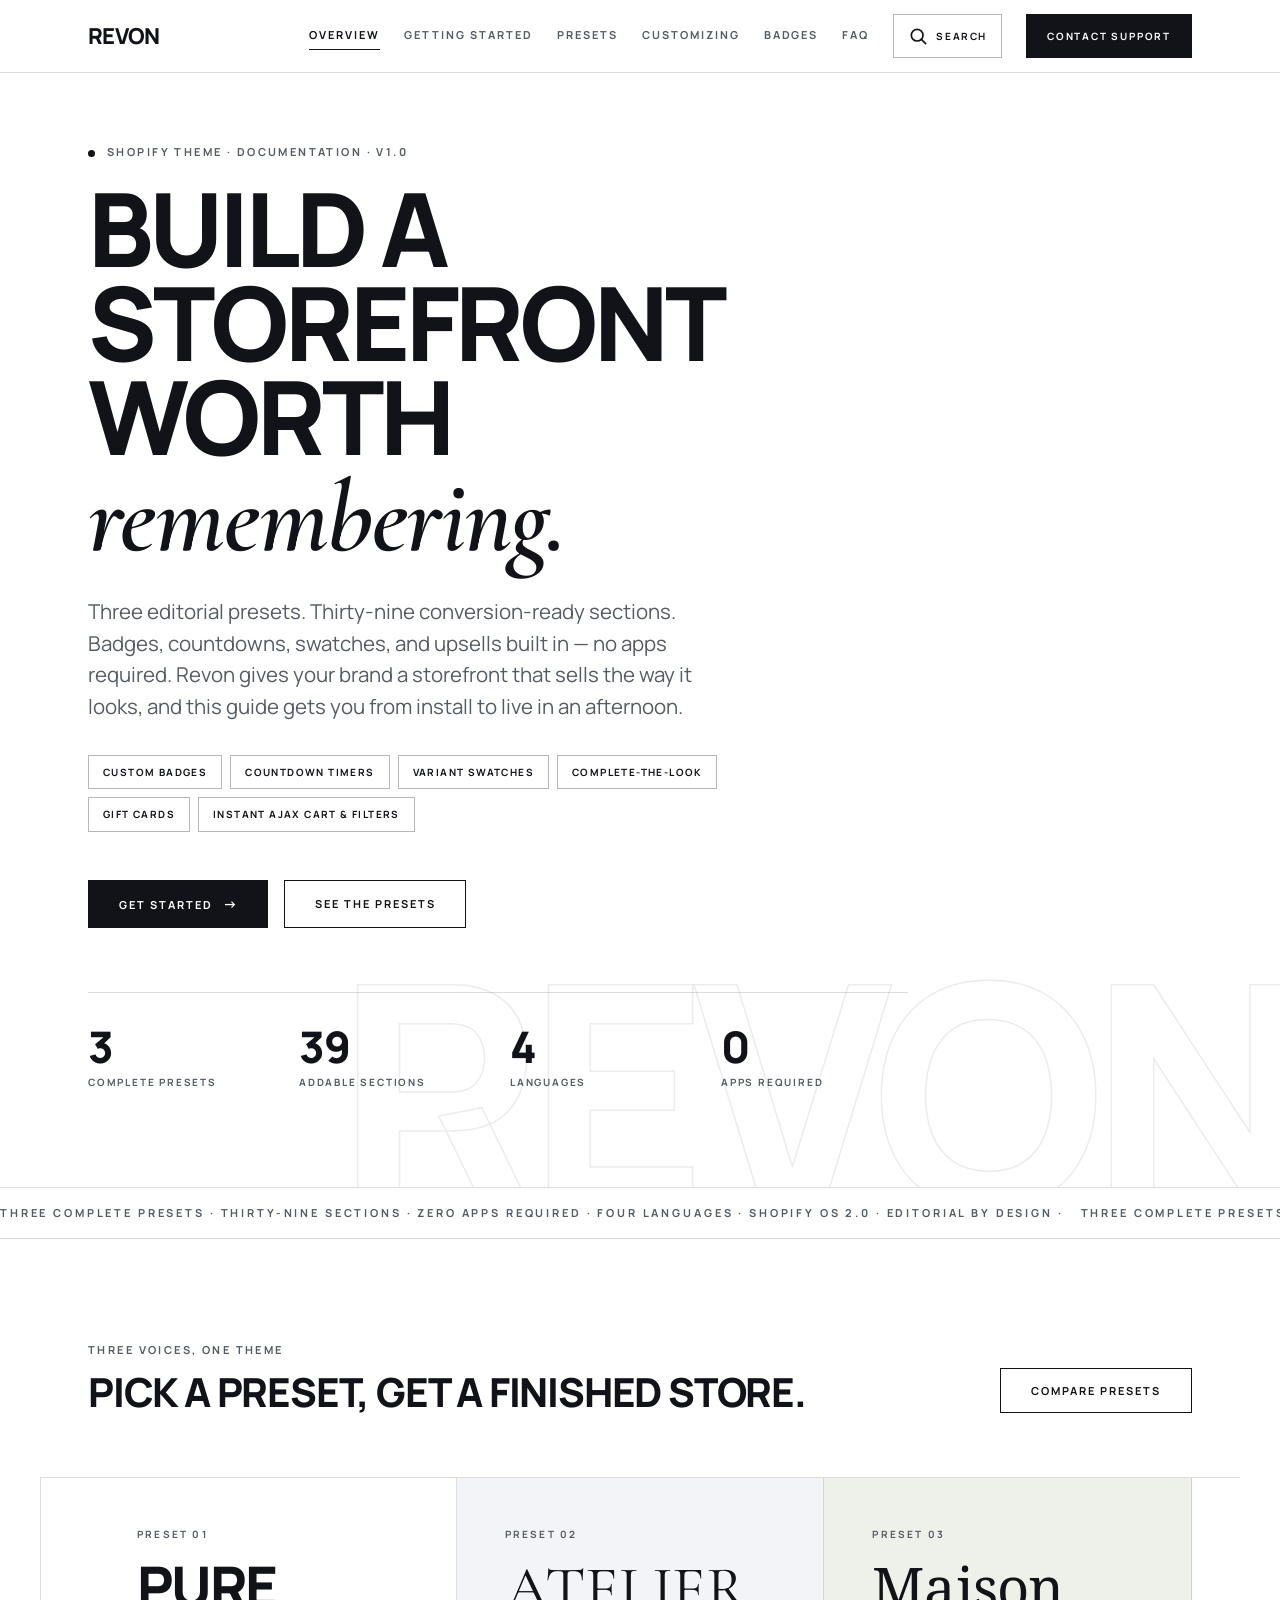
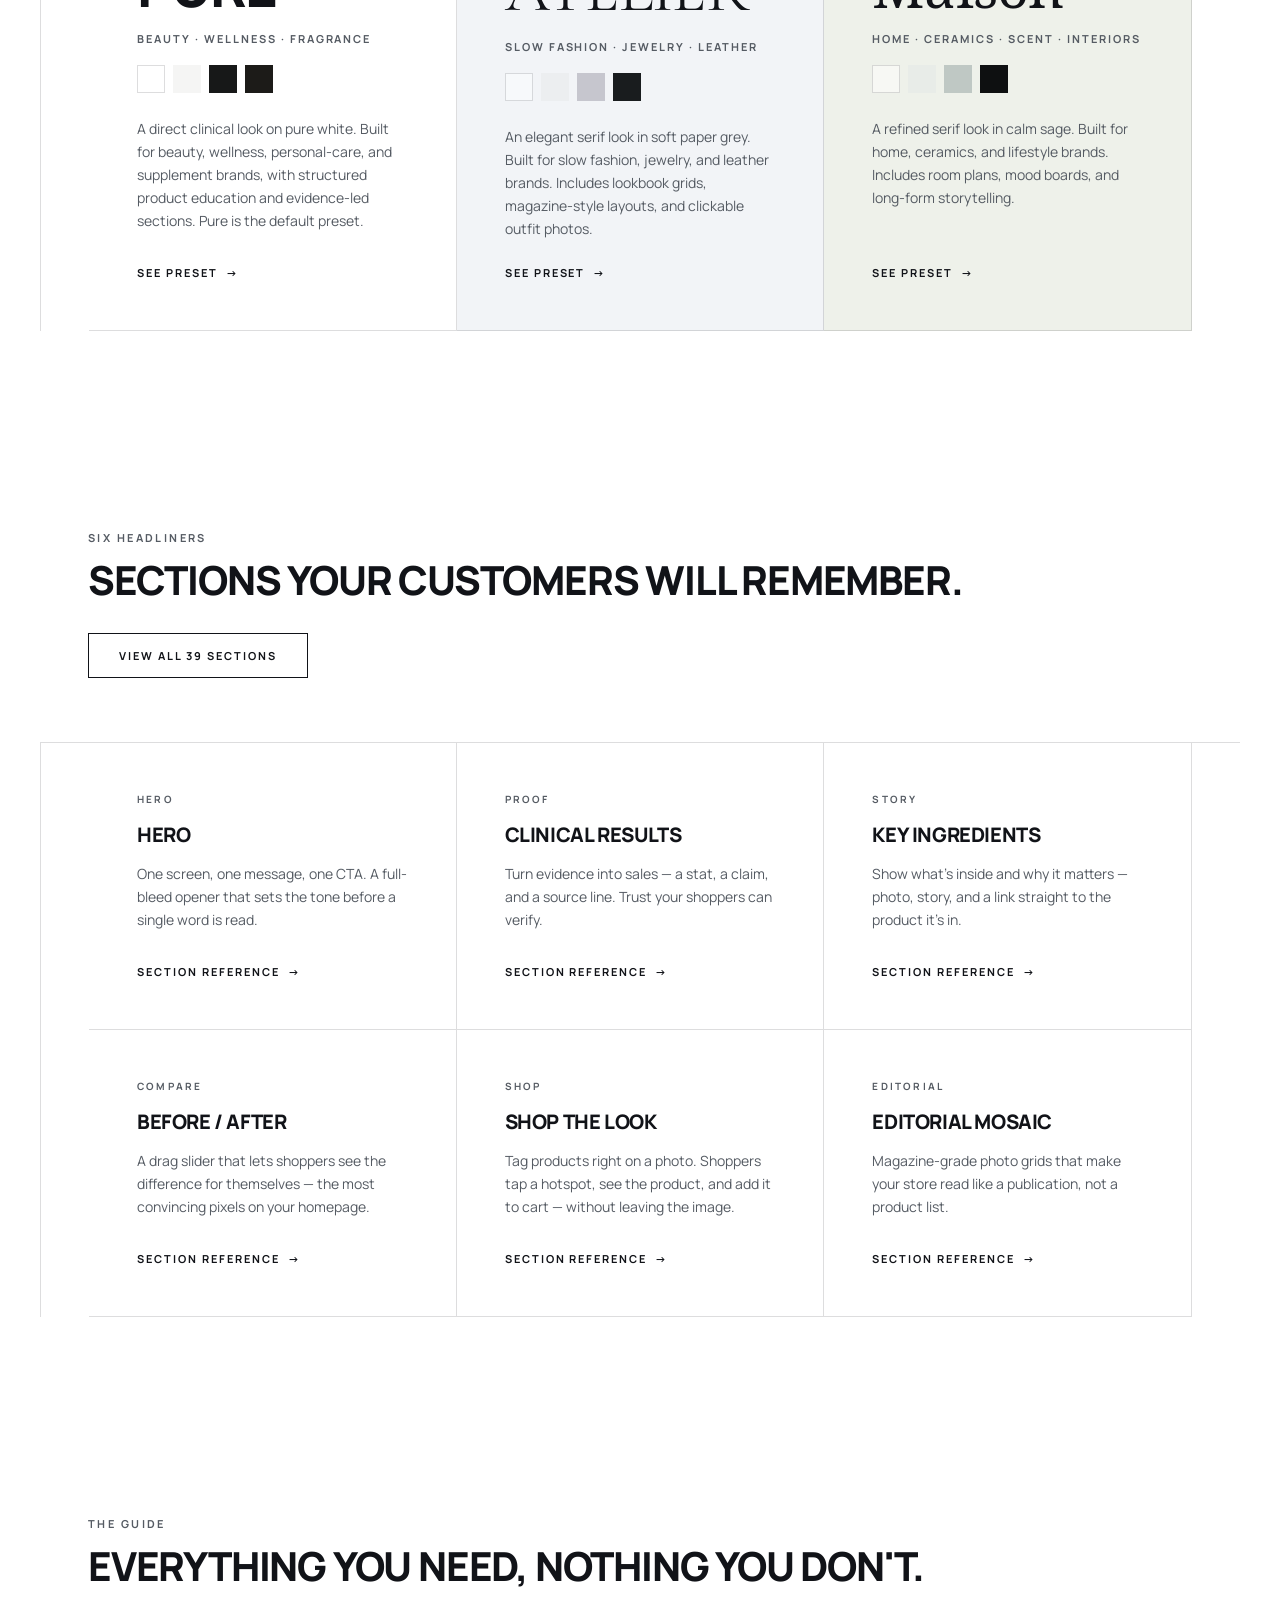
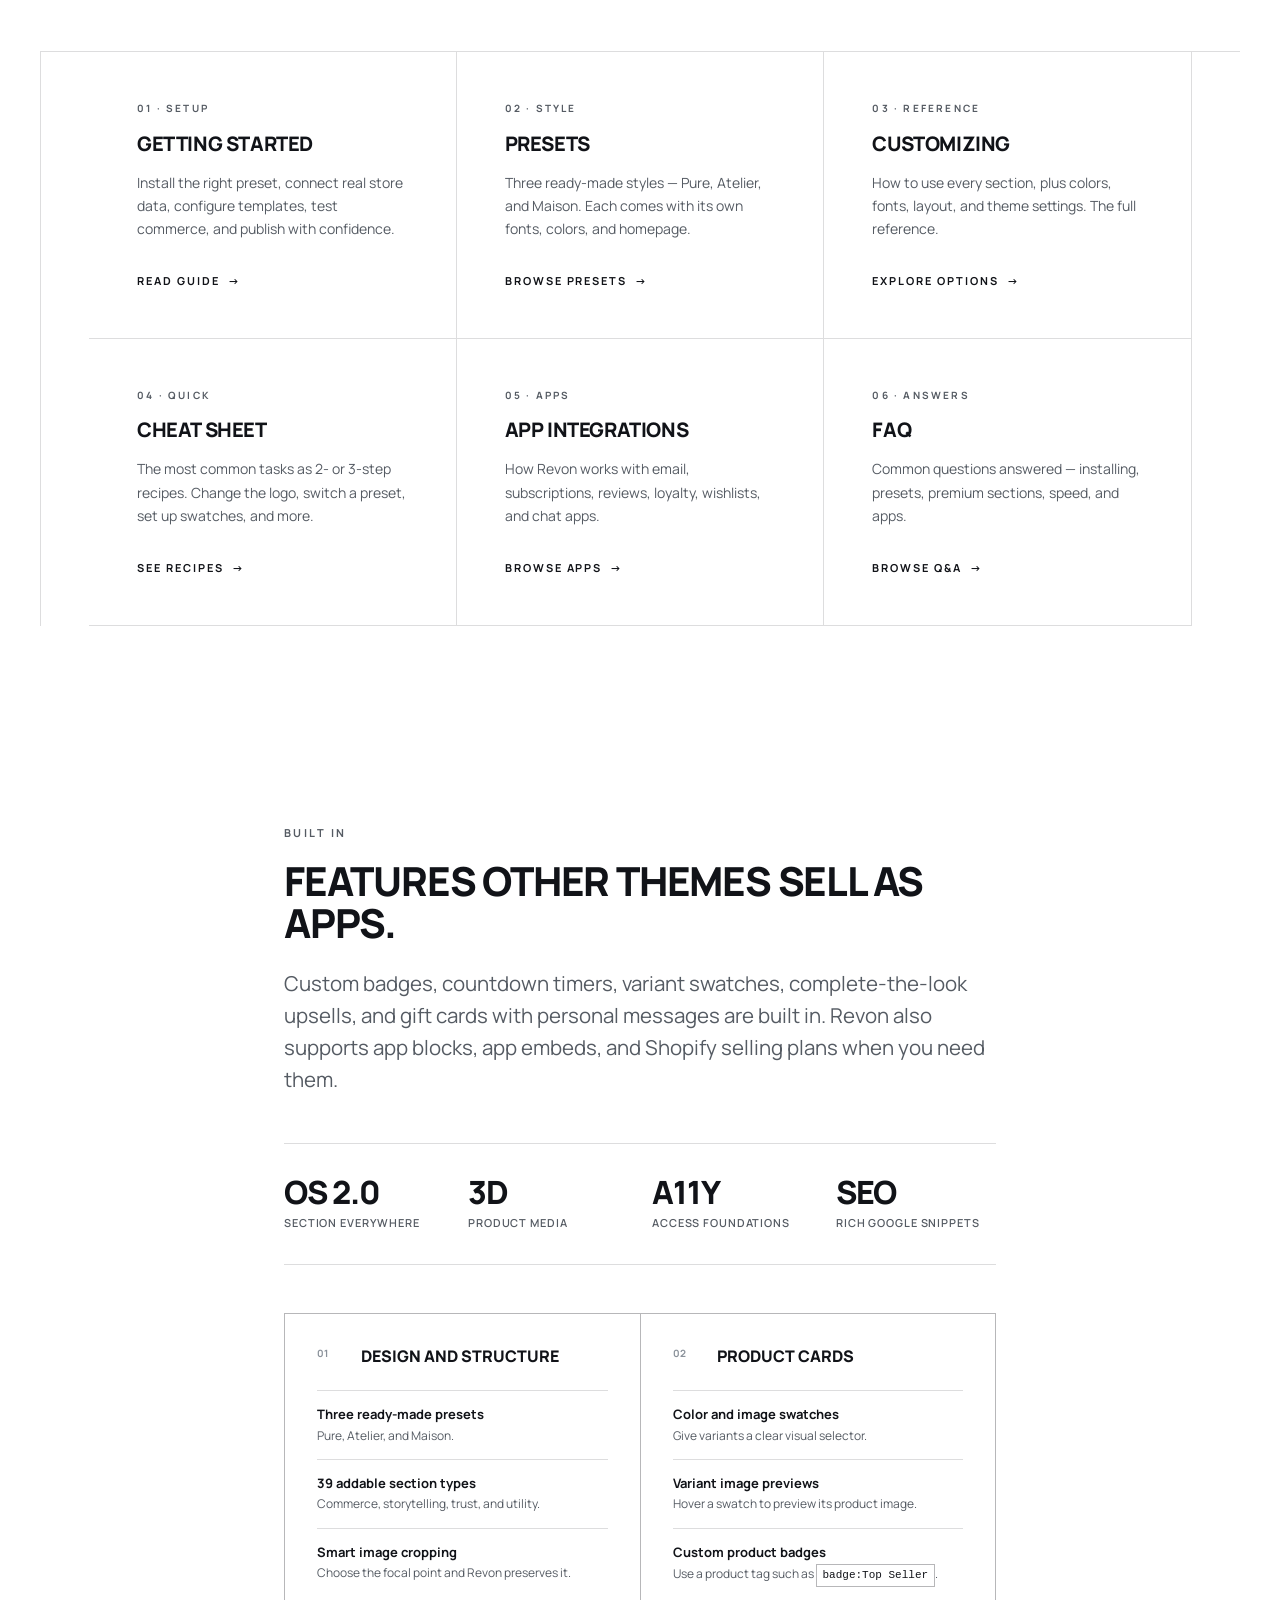
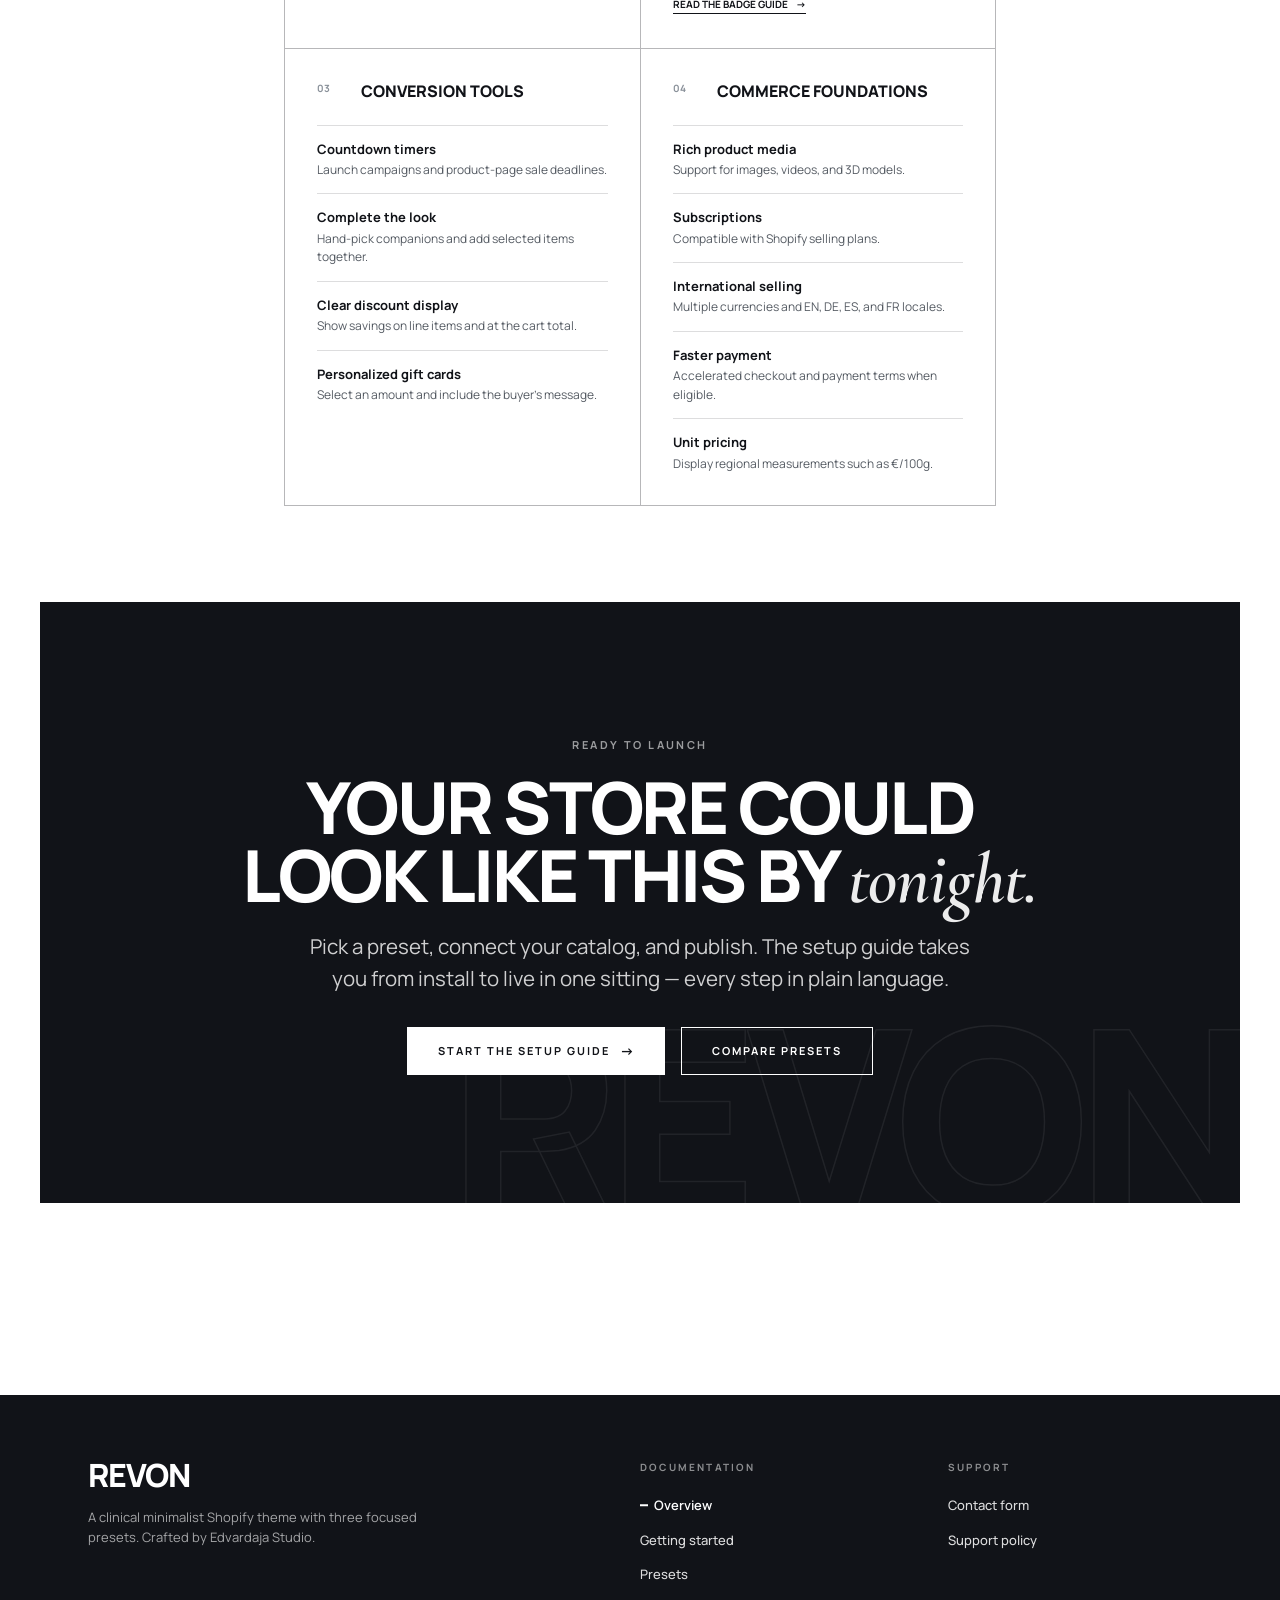
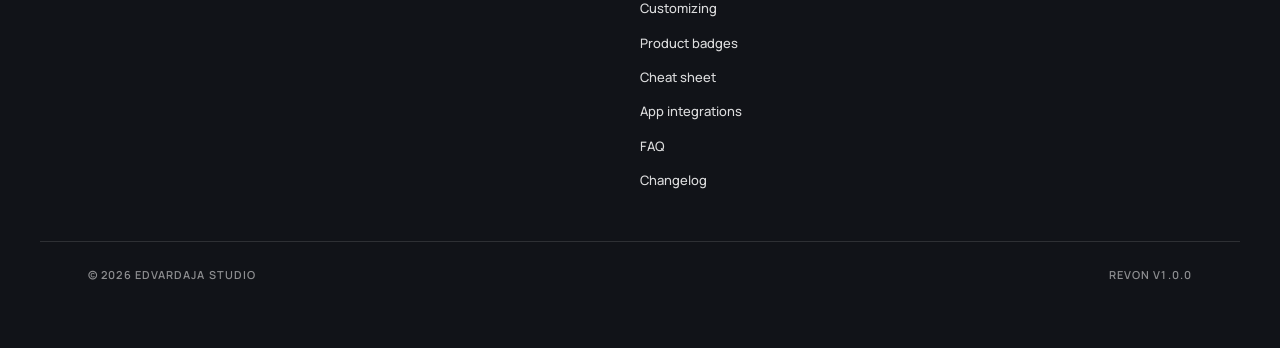
==== commit 9d2e980d: "Improve documentation navigation and responsive UX" ====
--- a/index.html
+++ b/index.html
@@ -18,7 +18,7 @@
 <body>
 <a href="#main" class="skip-link">Skip to content</a>
 
-<header class="site-header" role="banner">
+<header class="site-header">
   <div class="site-header__inner">
     <a href="index.html" class="site-header__brand">Revon</a>
     <nav class="site-nav" aria-label="Documentation">
@@ -40,7 +40,7 @@
   </div>
 </header>
 
-<div class="mobile-drawer" id="mobile-drawer" aria-hidden="true" data-mobile-drawer>
+<div class="mobile-drawer" id="mobile-drawer" aria-hidden="true" data-mobile-drawer inert>
   <div class="mobile-drawer__head">
     <button class="mobile-drawer__close" type="button" data-mobile-close aria-label="Close menu">
       <svg viewBox="0 0 24 24" fill="none" stroke="currentColor" stroke-width="2" stroke-linecap="square"><line x1="6" y1="6" x2="18" y2="18"/><line x1="18" y1="6" x2="6" y2="18"/></svg>
@@ -127,10 +127,10 @@
         <span class="preset-card__name">Pure</span>
         <span class="preset-card__vertical">Beauty · Wellness · Fragrance</span>
         <div class="preset-card__swatches" aria-hidden="true">
-          <span class="preset-card__swatch preset-card__swatch--bordered" style="background:#ffffff"></span>
-          <span class="preset-card__swatch" style="background:#f5f5f4"></span>
-          <span class="preset-card__swatch" style="background:#171818"></span>
-          <span class="preset-card__swatch" style="background:#1c1b18"></span>
+          <span class="preset-card__swatch preset-card__swatch--bordered swatch-color--white"></span>
+          <span class="preset-card__swatch swatch-color--pure-surface"></span>
+          <span class="preset-card__swatch swatch-color--pure-ink"></span>
+          <span class="preset-card__swatch swatch-color--pure-dark"></span>
         </div>
         <p class="preset-card__body">A direct clinical look on pure white. Built for beauty, wellness, personal-care, and supplement brands, with structured product education and evidence-led sections. Pure is the default preset.</p>
         <span class="preset-card__link">See preset</span>
@@ -140,10 +140,10 @@
         <span class="preset-card__name preset-card__name--atelier">Atelier</span>
         <span class="preset-card__vertical">Slow fashion · Jewelry · Leather</span>
         <div class="preset-card__swatches" aria-hidden="true">
-          <span class="preset-card__swatch preset-card__swatch--bordered" style="background:#f7f9fb"></span>
-          <span class="preset-card__swatch" style="background:#eceef0"></span>
-          <span class="preset-card__swatch" style="background:#c6c6ce"></span>
-          <span class="preset-card__swatch" style="background:#191c1e"></span>
+          <span class="preset-card__swatch preset-card__swatch--bordered swatch-color--atelier-paper"></span>
+          <span class="preset-card__swatch swatch-color--atelier-surface"></span>
+          <span class="preset-card__swatch swatch-color--atelier-border"></span>
+          <span class="preset-card__swatch swatch-color--atelier-ink"></span>
         </div>
         <p class="preset-card__body">An elegant serif look in soft paper grey. Built for slow fashion, jewelry, and leather brands. Includes lookbook grids, magazine-style layouts, and clickable outfit photos.</p>
         <span class="preset-card__link">See preset</span>
@@ -153,10 +153,10 @@
         <span class="preset-card__name preset-card__name--maison">Maison</span>
         <span class="preset-card__vertical">Home · Ceramics · Scent · Interiors</span>
         <div class="preset-card__swatches" aria-hidden="true">
-          <span class="preset-card__swatch preset-card__swatch--bordered" style="background:#f7f8f4"></span>
-          <span class="preset-card__swatch" style="background:#e8ece8"></span>
-          <span class="preset-card__swatch" style="background:#bfc8c4"></span>
-          <span class="preset-card__swatch" style="background:#0e1011"></span>
+          <span class="preset-card__swatch preset-card__swatch--bordered swatch-color--maison-bone"></span>
+          <span class="preset-card__swatch swatch-color--maison-surface"></span>
+          <span class="preset-card__swatch swatch-color--maison-border"></span>
+          <span class="preset-card__swatch swatch-color--maison-ink"></span>
         </div>
         <p class="preset-card__body">A refined serif look in calm sage. Built for home, ceramics, and lifestyle brands. Includes room plans, mood boards, and long-form storytelling.</p>
         <span class="preset-card__link">See preset</span>
--- a/styles.css
+++ b/styles.css
@@ -334,7 +334,7 @@
   height: var(--header-height);
   display: flex;
   align-items: center;
-  gap: var(--space-2xl);
+  gap: var(--space-lg);
 }
 
 .site-header__brand {
@@ -354,7 +354,7 @@
 
 .site-nav {
   display: flex;
-  gap: var(--space-xl);
+  gap: var(--space-lg);
   margin-left: auto;
 }
 
@@ -365,6 +365,7 @@
   text-transform: uppercase;
   color: var(--color-muted);
   padding: 4px 0;
+  white-space: nowrap;
   border-bottom: 1.5px solid transparent;
   transition: color var(--duration-fast) var(--ease-out),
               border-color var(--duration-fast) var(--ease-out);
@@ -378,7 +379,11 @@
 }
 
 .site-header__cta {
-  padding: 12px 20px;
+  display: inline-flex;
+  min-height: 44px;
+  padding: 0 20px;
+  align-items: center;
+  justify-content: center;
   font-size: 10px;
   font-weight: var(--fw-bold);
   letter-spacing: 0.18em;
@@ -386,6 +391,8 @@
   background: var(--color-dark);
   color: var(--color-warm);
   border: 1.5px solid var(--color-dark);
+  line-height: 1;
+  white-space: nowrap;
   transition: background var(--duration-fast) var(--ease-out),
               color var(--duration-fast) var(--ease-out);
 }
@@ -439,8 +446,8 @@
 
 .site-header__menu-btn svg { width: 22px; height: 22px; }
 
-@media (max-width: 1180px) {
-  .site-header__inner { padding: 0 var(--space-lg); gap: var(--space-lg); }
+@media (max-width: 1100px) {
+  .site-header__inner { padding: 0 var(--space-lg); gap: var(--space-md); }
   .site-nav, .site-header__cta { display: none; }
   .site-header__search-btn {
     flex-basis: 44px;
@@ -702,15 +709,14 @@
   .doc-layout {
     grid-template-columns: 1fr;
     padding: var(--space-3xl) var(--space-lg);
-    gap: var(--space-2xl);
+    gap: var(--space-xl);
   }
 }
 
 @media (max-width: 749px) {
-  .doc-sidebar { display: none; }
   .doc-layout {
     padding-top: var(--space-2xl);
-    gap: 0;
+    gap: var(--space-lg);
   }
 }
 
@@ -725,12 +731,21 @@
 
 @media (max-width: 1024px) {
   .doc-sidebar {
-    position: static;
+    position: sticky;
+    top: var(--header-height);
+    z-index: 30;
     max-height: none;
-    padding-right: 0;
-    padding-bottom: var(--space-lg);
+    overflow-x: auto;
+    overflow-y: hidden;
+    padding: 10px 0;
     border-bottom: 1px solid var(--color-border);
+    background: rgba(255, 255, 255, 0.96);
+    -webkit-backdrop-filter: blur(10px);
+    backdrop-filter: blur(10px);
+    scrollbar-width: thin;
+    overscroll-behavior-x: contain;
   }
+
 }
 
 .doc-sidebar__label {
@@ -767,6 +782,33 @@
   font-weight: var(--fw-semibold);
 }
 
+@media (max-width: 1024px) {
+  .doc-sidebar__label {
+    display: none;
+  }
+
+  .doc-sidebar__list {
+    width: max-content;
+    max-width: none;
+    flex-direction: row;
+    gap: var(--space-lg);
+  }
+
+  .doc-sidebar__list a {
+    min-height: 40px;
+    padding: 10px 0 8px;
+    border-left: 0;
+    border-bottom: 1.5px solid transparent;
+    white-space: nowrap;
+  }
+
+  .doc-sidebar__list a:hover,
+  .doc-sidebar__list a.is-active {
+    border-left-color: transparent;
+    border-bottom-color: var(--color-dark);
+  }
+}
+
 .doc-content {
   min-width: 0;
 }
@@ -797,6 +839,10 @@
 }
 
 .doc-content .lead { margin-top: var(--space-md); }
+
+.doc-page-title {
+  margin-top: var(--space-md);
+}
 
 .doc-content > .lead + * { margin-top: var(--space-3xl); }
 
@@ -980,7 +1026,12 @@
 }
 
 @media (max-width: 1024px) { .feature-grid { grid-template-columns: repeat(2, 1fr); } }
-@media (max-width: 600px) { .feature-grid { grid-template-columns: 1fr; } padding: 0 var(--space-lg); }
+@media (max-width: 600px) {
+  .feature-grid {
+    grid-template-columns: 1fr;
+    padding: 0 var(--space-lg);
+  }
+}
 
 .feature-card {
   display: flex;
@@ -1079,6 +1130,18 @@
 
 .callout p + p { margin-top: 10px; }
 
+.inline-link {
+  color: var(--color-dark);
+  border-bottom: 1.5px solid var(--color-dark);
+  padding-bottom: 1px;
+}
+
+.inline-link:hover,
+.inline-link:focus-visible {
+  color: var(--color-muted);
+  border-bottom-color: var(--color-muted);
+}
+
 .callout--warn {
   background: rgba(184, 64, 64, 0.06);
   border-left-color: var(--color-error);
@@ -1242,6 +1305,69 @@
 
   .built-in-group {
     padding: var(--space-lg);
+  }
+}
+
+.table-wrap {
+  width: 100%;
+  margin: var(--space-xl) 0;
+  overflow-x: auto;
+  border: 1px solid var(--color-border);
+  scrollbar-width: thin;
+  overscroll-behavior-x: contain;
+  -webkit-overflow-scrolling: touch;
+}
+
+.table-wrap table {
+  width: 100%;
+  min-width: 680px;
+  border-collapse: collapse;
+  background: var(--color-white);
+  font-size: 13px;
+  line-height: 1.5;
+}
+
+.table-wrap th,
+.table-wrap td {
+  padding: 14px 16px;
+  border-right: 1px solid var(--color-border);
+  border-bottom: 1px solid var(--color-border);
+  text-align: left;
+  vertical-align: top;
+}
+
+.table-wrap th:last-child,
+.table-wrap td:last-child {
+  border-right: 0;
+}
+
+.table-wrap tbody tr:last-child td {
+  border-bottom: 0;
+}
+
+.table-wrap th {
+  background: var(--color-card);
+  color: var(--color-dark);
+  font-size: 10px;
+  font-weight: var(--fw-bold);
+  text-transform: uppercase;
+  white-space: nowrap;
+}
+
+.table-wrap td:first-child {
+  color: var(--color-dark);
+  font-weight: var(--fw-semibold);
+}
+
+@media (max-width: 600px) {
+  .prose code {
+    white-space: normal;
+    overflow-wrap: anywhere;
+  }
+
+  .table-wrap {
+    margin-right: calc(var(--space-lg) * -1);
+    width: calc(100% + var(--space-lg));
   }
 }
 
@@ -1918,6 +2044,21 @@
 }
 
 .swatch-row__chip--bordered { border: 1px solid var(--color-border); }
+
+.swatch-color--white { background: #ffffff; }
+.swatch-color--pure-ink { background: #171818; }
+.swatch-color--pure-surface { background: #f5f5f4; }
+.swatch-color--pure-dark { background: #1c1b18; }
+.swatch-color--atelier-paper { background: #f7f9fb; }
+.swatch-color--atelier-ink { background: #191c1e; }
+.swatch-color--atelier-surface { background: #eceef0; }
+.swatch-color--atelier-border { background: #c6c6ce; }
+.swatch-color--atelier-dark { background: #2d3133; }
+.swatch-color--maison-surface { background: #e8ece8; }
+.swatch-color--maison-ink { background: #0e1011; }
+.swatch-color--maison-bone { background: #f7f8f4; }
+.swatch-color--maison-border { background: #bfc8c4; }
+.swatch-color--maison-dark { background: #182021; }
 
 .swatch-row__meta {
   display: flex;
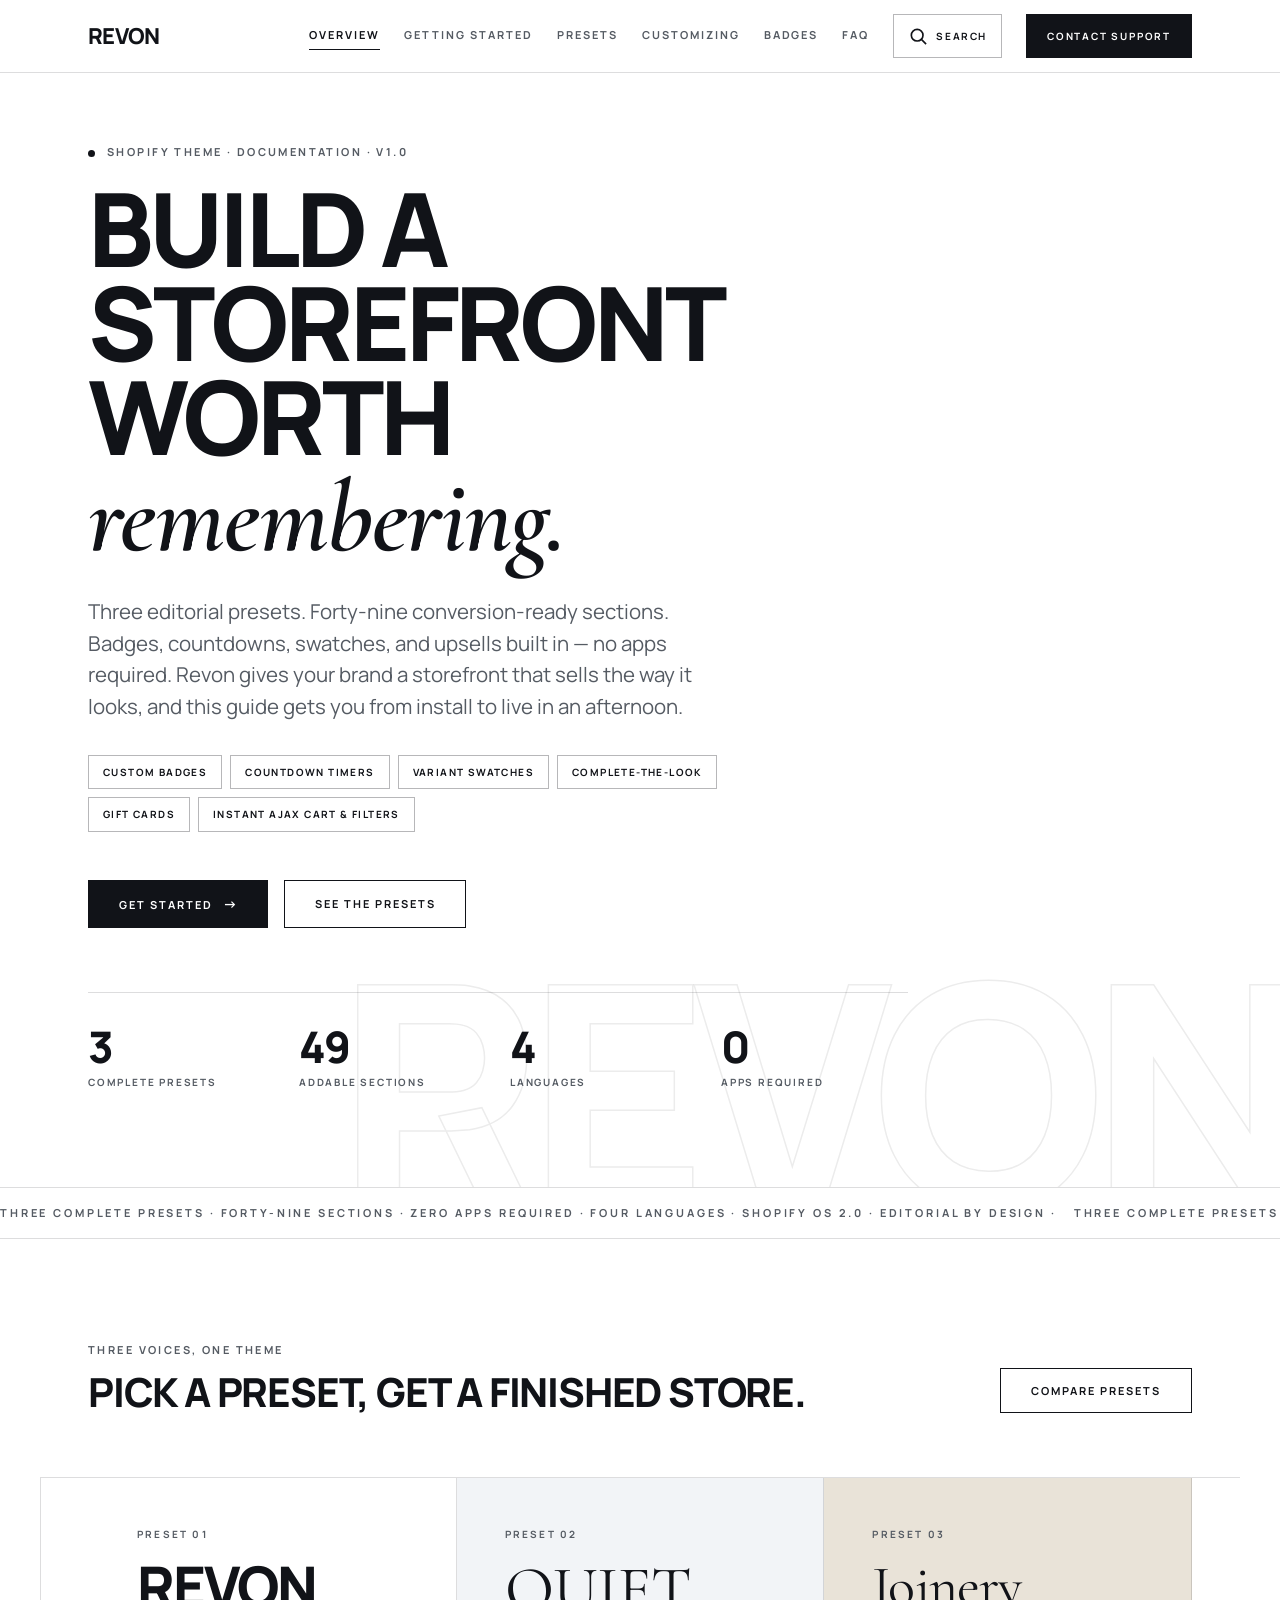
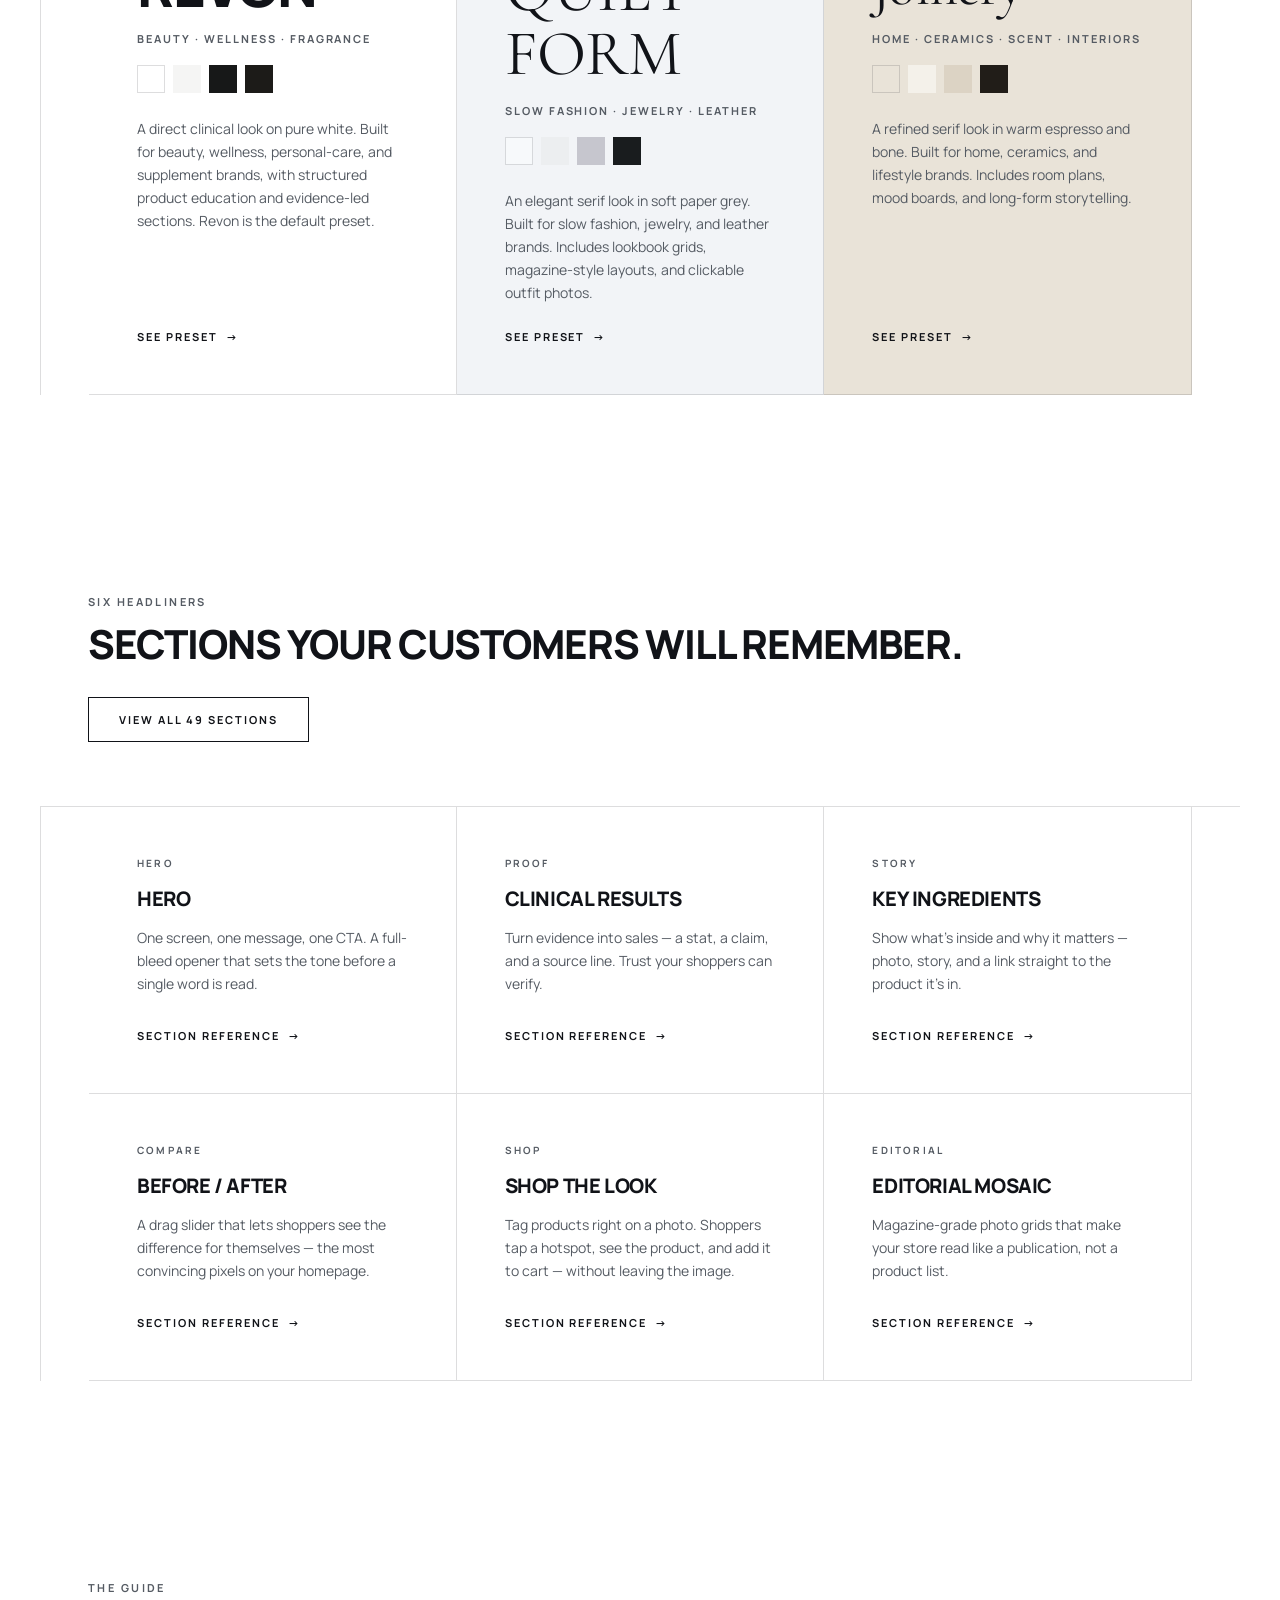
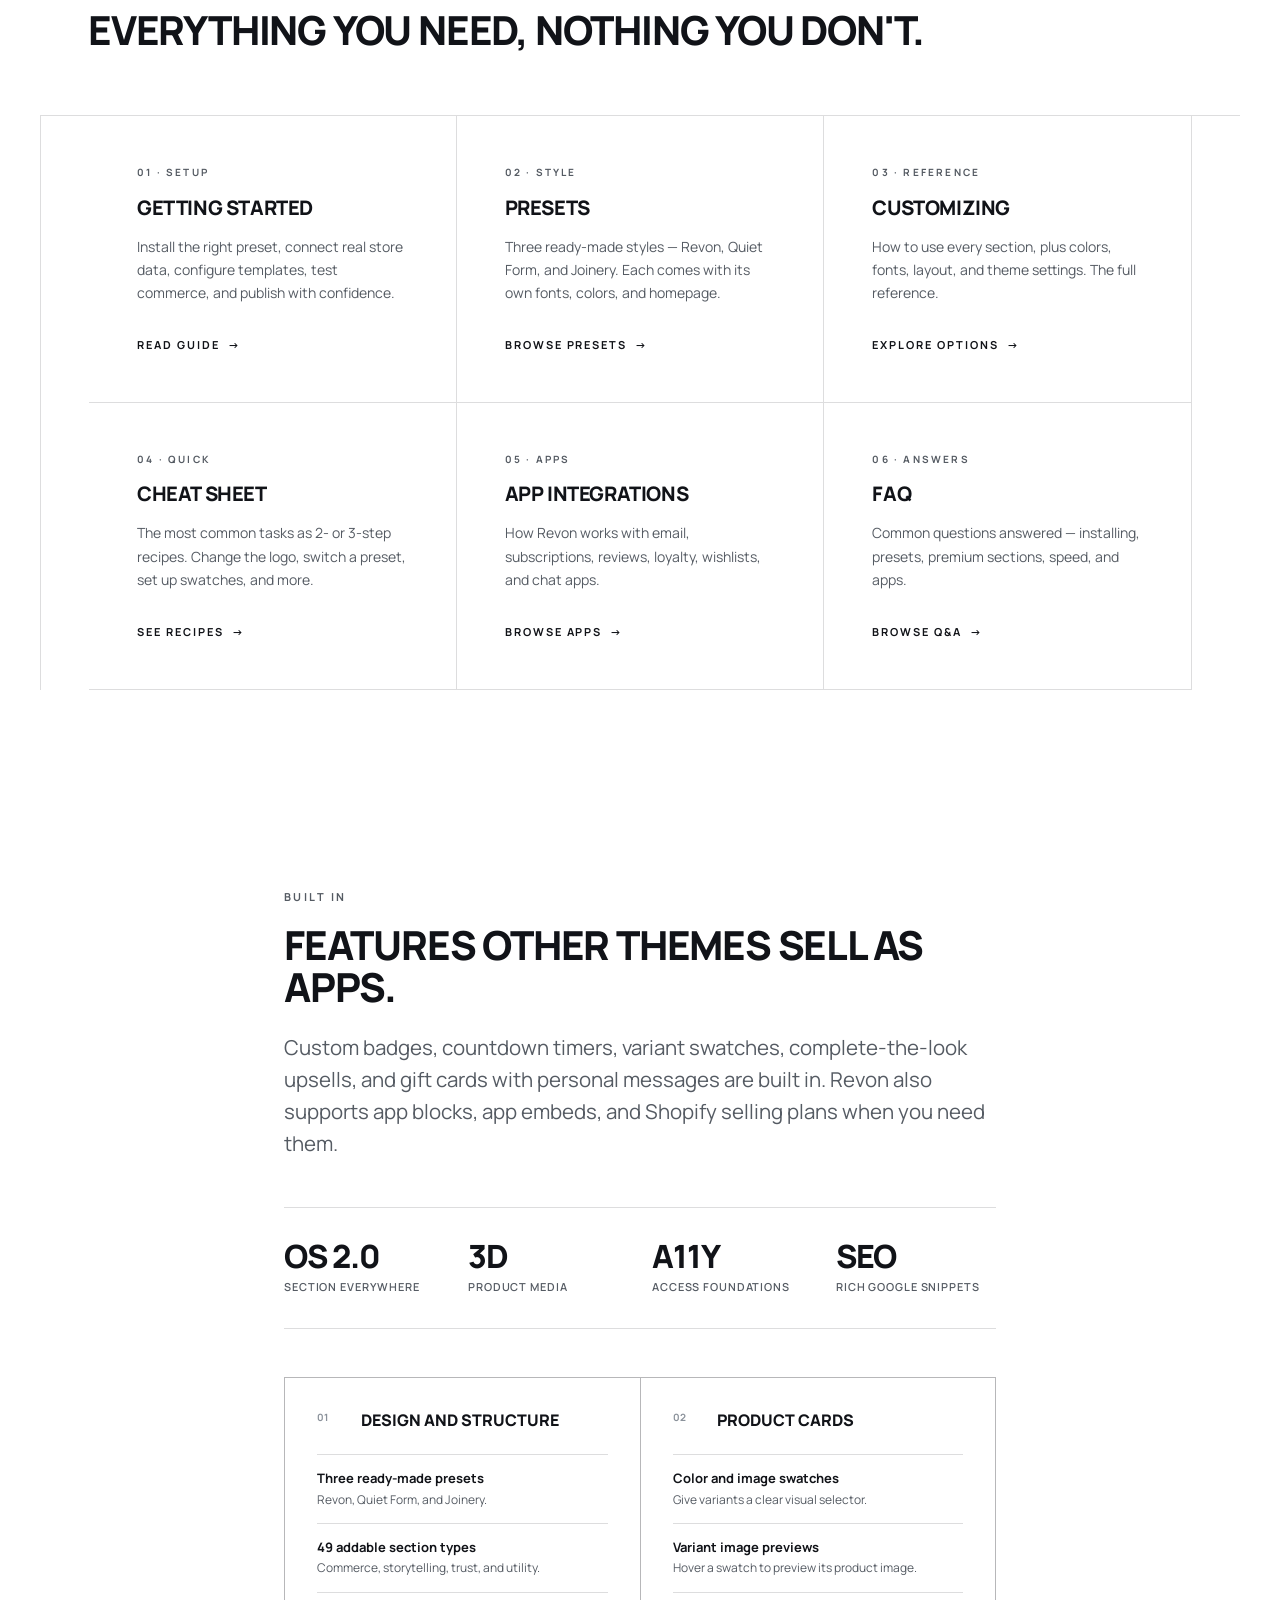
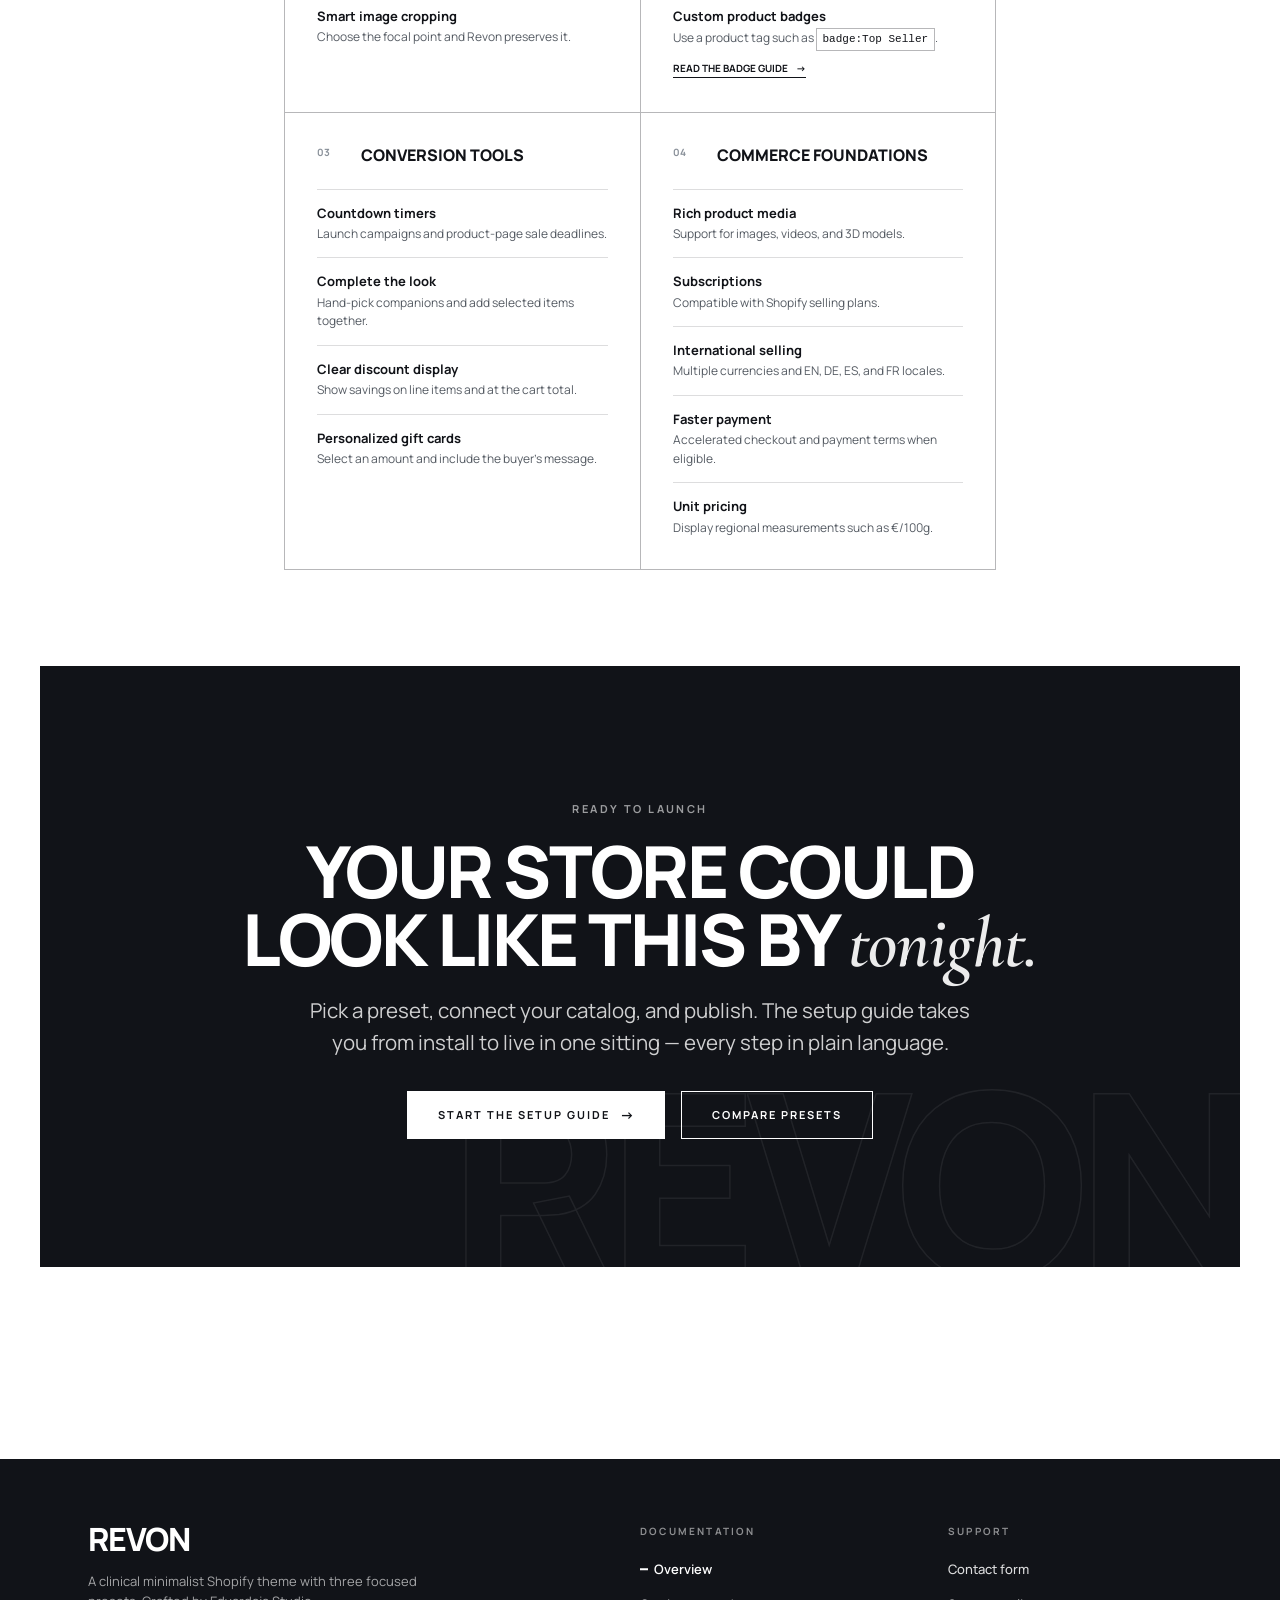
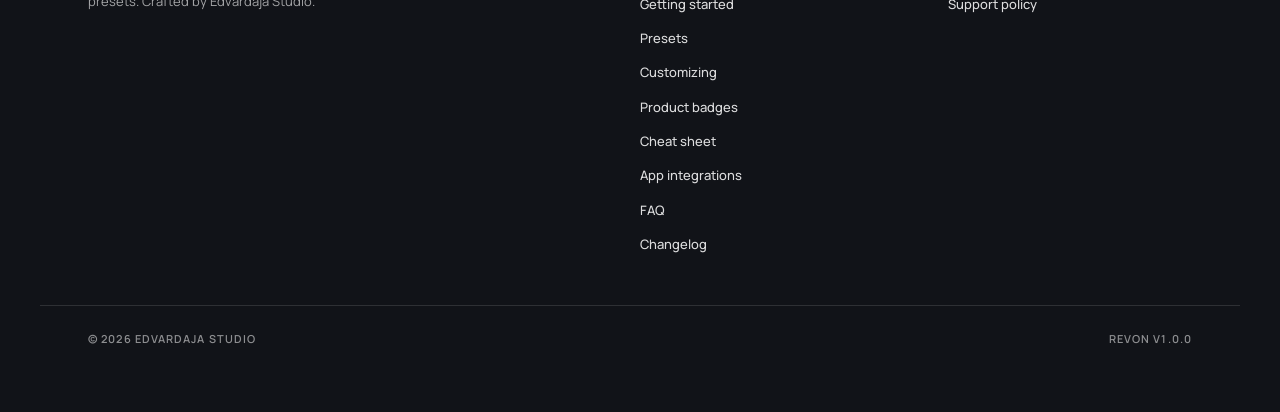
==== commit 1612b38c: "Sync docs site with the current Revon theme (Pure/Atelier/Maison -> Revon/Quiet Form/Joinery) Full r" ====
--- a/index.html
+++ b/index.html
@@ -67,7 +67,7 @@
       <p class="eyebrow hero__eyebrow"><span class="hero__eyebrow-dot"></span>Shopify theme · documentation · v1.0</p>
       <h1 class="display hero__heading">Build a storefront worth <em class="display__accent">remembering.</em></h1>
       <p class="lead hero__lead">
-        Three editorial presets. Thirty-nine conversion-ready sections. Badges,
+        Three editorial presets. Forty-nine conversion-ready sections. Badges,
         countdowns, swatches, and upsells built in — no apps required. Revon gives
         your brand a storefront that sells the way it looks, and this guide gets
         you from install to live in an afternoon.
@@ -90,7 +90,7 @@
           <span class="hero__meta-label">Complete presets</span>
         </div>
         <div class="hero__meta-item">
-          <span class="hero__meta-value">39</span>
+          <span class="hero__meta-value">49</span>
           <span class="hero__meta-label">Addable sections</span>
         </div>
         <div class="hero__meta-item">
@@ -107,8 +107,8 @@
 
   <div class="marquee" aria-hidden="true">
     <div class="marquee__track">
-      <span class="marquee__part">Three complete presets · Thirty-nine sections · Zero apps required · Four languages · Shopify OS 2.0 · Editorial by design ·&nbsp;</span>
-      <span class="marquee__part">Three complete presets · Thirty-nine sections · Zero apps required · Four languages · Shopify OS 2.0 · Editorial by design ·&nbsp;</span>
+      <span class="marquee__part">Three complete presets · Forty-nine sections · Zero apps required · Four languages · Shopify OS 2.0 · Editorial by design ·&nbsp;</span>
+      <span class="marquee__part">Three complete presets · Forty-nine sections · Zero apps required · Four languages · Shopify OS 2.0 · Editorial by design ·&nbsp;</span>
     </div>
   </div>
 
@@ -122,43 +122,43 @@
     </div>
 
     <div class="preset-grid">
-      <a href="presets.html#pure" class="preset-card preset-card--pure reveal">
+      <a href="presets.html#revon" class="preset-card preset-card--revon reveal">
         <span class="preset-card__num">Preset 01</span>
-        <span class="preset-card__name">Pure</span>
+        <span class="preset-card__name">Revon</span>
         <span class="preset-card__vertical">Beauty · Wellness · Fragrance</span>
         <div class="preset-card__swatches" aria-hidden="true">
           <span class="preset-card__swatch preset-card__swatch--bordered swatch-color--white"></span>
-          <span class="preset-card__swatch swatch-color--pure-surface"></span>
-          <span class="preset-card__swatch swatch-color--pure-ink"></span>
-          <span class="preset-card__swatch swatch-color--pure-dark"></span>
-        </div>
-        <p class="preset-card__body">A direct clinical look on pure white. Built for beauty, wellness, personal-care, and supplement brands, with structured product education and evidence-led sections. Pure is the default preset.</p>
+          <span class="preset-card__swatch swatch-color--revon-surface"></span>
+          <span class="preset-card__swatch swatch-color--revon-ink"></span>
+          <span class="preset-card__swatch swatch-color--revon-dark"></span>
+        </div>
+        <p class="preset-card__body">A direct clinical look on pure white. Built for beauty, wellness, personal-care, and supplement brands, with structured product education and evidence-led sections. Revon is the default preset.</p>
         <span class="preset-card__link">See preset</span>
       </a>
-      <a href="presets.html#atelier" class="preset-card preset-card--atelier reveal">
+      <a href="presets.html#quiet-form" class="preset-card preset-card--quiet-form reveal">
         <span class="preset-card__num">Preset 02</span>
-        <span class="preset-card__name preset-card__name--atelier">Atelier</span>
+        <span class="preset-card__name preset-card__name--quiet-form">Quiet Form</span>
         <span class="preset-card__vertical">Slow fashion · Jewelry · Leather</span>
         <div class="preset-card__swatches" aria-hidden="true">
-          <span class="preset-card__swatch preset-card__swatch--bordered swatch-color--atelier-paper"></span>
-          <span class="preset-card__swatch swatch-color--atelier-surface"></span>
-          <span class="preset-card__swatch swatch-color--atelier-border"></span>
-          <span class="preset-card__swatch swatch-color--atelier-ink"></span>
+          <span class="preset-card__swatch preset-card__swatch--bordered swatch-color--quiet-form-paper"></span>
+          <span class="preset-card__swatch swatch-color--quiet-form-surface"></span>
+          <span class="preset-card__swatch swatch-color--quiet-form-border"></span>
+          <span class="preset-card__swatch swatch-color--quiet-form-ink"></span>
         </div>
         <p class="preset-card__body">An elegant serif look in soft paper grey. Built for slow fashion, jewelry, and leather brands. Includes lookbook grids, magazine-style layouts, and clickable outfit photos.</p>
         <span class="preset-card__link">See preset</span>
       </a>
-      <a href="presets.html#maison" class="preset-card preset-card--maison reveal">
+      <a href="presets.html#joinery" class="preset-card preset-card--joinery reveal">
         <span class="preset-card__num">Preset 03</span>
-        <span class="preset-card__name preset-card__name--maison">Maison</span>
+        <span class="preset-card__name preset-card__name--joinery">Joinery</span>
         <span class="preset-card__vertical">Home · Ceramics · Scent · Interiors</span>
         <div class="preset-card__swatches" aria-hidden="true">
-          <span class="preset-card__swatch preset-card__swatch--bordered swatch-color--maison-bone"></span>
-          <span class="preset-card__swatch swatch-color--maison-surface"></span>
-          <span class="preset-card__swatch swatch-color--maison-border"></span>
-          <span class="preset-card__swatch swatch-color--maison-ink"></span>
-        </div>
-        <p class="preset-card__body">A refined serif look in calm sage. Built for home, ceramics, and lifestyle brands. Includes room plans, mood boards, and long-form storytelling.</p>
+          <span class="preset-card__swatch preset-card__swatch--bordered swatch-color--joinery-bone"></span>
+          <span class="preset-card__swatch swatch-color--joinery-surface"></span>
+          <span class="preset-card__swatch swatch-color--joinery-border"></span>
+          <span class="preset-card__swatch swatch-color--joinery-ink"></span>
+        </div>
+        <p class="preset-card__body">A refined serif look in warm espresso and bone. Built for home, ceramics, and lifestyle brands. Includes room plans, mood boards, and long-form storytelling.</p>
         <span class="preset-card__link">See preset</span>
       </a>
     </div>
@@ -170,7 +170,7 @@
         <p class="eyebrow">Six headliners</p>
         <h2 class="h2">Sections your customers will remember.</h2>
       </div>
-      <a href="customizing.html" class="btn btn--secondary">View all 39 sections</a>
+      <a href="customizing.html" class="btn btn--secondary">View all 49 sections</a>
     </div>
 
     <div class="feature-grid">
@@ -231,7 +231,7 @@
       <a href="presets.html" class="feature-card reveal">
         <span class="feature-card__num">02 · Style</span>
         <h3 class="feature-card__title">Presets</h3>
-        <p class="feature-card__body">Three ready-made styles — Pure, Atelier, and Maison. Each comes with its own fonts, colors, and homepage.</p>
+        <p class="feature-card__body">Three ready-made styles — Revon, Quiet Form, and Joinery. Each comes with its own fonts, colors, and homepage.</p>
         <span class="feature-card__link">Browse presets</span>
       </a>
       <a href="customizing.html" class="feature-card reveal">
@@ -293,8 +293,8 @@
             <h3>Design and structure</h3>
           </div>
           <ul class="built-in-group__list">
-            <li><strong>Three ready-made presets</strong><span>Pure, Atelier, and Maison.</span></li>
-            <li><strong>39 addable section types</strong><span>Commerce, storytelling, trust, and utility.</span></li>
+            <li><strong>Three ready-made presets</strong><span>Revon, Quiet Form, and Joinery.</span></li>
+            <li><strong>49 addable section types</strong><span>Commerce, storytelling, trust, and utility.</span></li>
             <li><strong>Smart image cropping</strong><span>Choose the focal point and Revon preserves it.</span></li>
           </ul>
         </section>
--- a/styles.css
+++ b/styles.css
@@ -1906,15 +1906,15 @@
   line-height: 1;
 }
 
-.preset-card__name--atelier {
+.preset-card__name--quiet-form {
   font-family: 'Cormorant Garamond', 'Times New Roman', serif;
   font-weight: 400;
   letter-spacing: -0.01em;
   font-size: clamp(48px, 5.5vw, 64px);
 }
 
-.preset-card__name--maison {
-  font-family: 'Noto Serif', Georgia, serif;
+.preset-card__name--joinery {
+  font-family: 'Cormorant Garamond', 'Times New Roman', serif;
   font-weight: 400;
   text-transform: none;
   letter-spacing: -0.015em;
@@ -1975,14 +1975,14 @@
   transform: translateX(4px);
 }
 
-.h2--atelier {
+.h2--quiet-form {
   font-family: 'Cormorant Garamond', 'Times New Roman', serif;
   font-weight: 400;
   letter-spacing: -0.01em;
 }
 
-.h2--maison {
-  font-family: 'Noto Serif', Georgia, serif;
+.h2--joinery {
+  font-family: 'Cormorant Garamond', 'Times New Roman', serif;
   font-weight: 400;
   text-transform: none;
   letter-spacing: -0.015em;
@@ -1996,7 +1996,7 @@
   color: var(--color-muted);
 }
 
-.font-sample--pure {
+.font-sample--revon {
   font-family: var(--font-body);
   font-weight: 800;
   text-transform: uppercase;
@@ -2004,7 +2004,7 @@
   color: var(--color-dark);
 }
 
-.font-sample--atelier {
+.font-sample--quiet-form {
   font-family: 'Cormorant Garamond', 'Times New Roman', serif;
   font-weight: 400;
   font-style: italic;
@@ -2013,8 +2013,8 @@
   font-size: clamp(32px, 3.6vw, 44px);
 }
 
-.font-sample--maison {
-  font-family: 'Noto Serif', Georgia, serif;
+.font-sample--joinery {
+  font-family: 'Cormorant Garamond', 'Times New Roman', serif;
   font-weight: 400;
   letter-spacing: -0.01em;
   color: var(--color-dark);
@@ -2046,19 +2046,19 @@
 .swatch-row__chip--bordered { border: 1px solid var(--color-border); }
 
 .swatch-color--white { background: #ffffff; }
-.swatch-color--pure-ink { background: #171818; }
-.swatch-color--pure-surface { background: #f5f5f4; }
-.swatch-color--pure-dark { background: #1c1b18; }
-.swatch-color--atelier-paper { background: #f7f9fb; }
-.swatch-color--atelier-ink { background: #191c1e; }
-.swatch-color--atelier-surface { background: #eceef0; }
-.swatch-color--atelier-border { background: #c6c6ce; }
-.swatch-color--atelier-dark { background: #2d3133; }
-.swatch-color--maison-surface { background: #e8ece8; }
-.swatch-color--maison-ink { background: #0e1011; }
-.swatch-color--maison-bone { background: #f7f8f4; }
-.swatch-color--maison-border { background: #bfc8c4; }
-.swatch-color--maison-dark { background: #182021; }
+.swatch-color--revon-ink { background: #171818; }
+.swatch-color--revon-surface { background: #f5f5f4; }
+.swatch-color--revon-dark { background: #1c1b18; }
+.swatch-color--quiet-form-paper { background: #f7f9fb; }
+.swatch-color--quiet-form-ink { background: #191c1e; }
+.swatch-color--quiet-form-surface { background: #eceef0; }
+.swatch-color--quiet-form-border { background: #c6c6ce; }
+.swatch-color--quiet-form-dark { background: #2d3133; }
+.swatch-color--joinery-surface { background: #f4f1ea; }
+.swatch-color--joinery-ink { background: #211d18; }
+.swatch-color--joinery-bone { background: #e9e3d8; }
+.swatch-color--joinery-border { background: #dcd3c4; }
+.swatch-color--joinery-dark { background: #19150f; }
 
 .swatch-row__meta {
   display: flex;
@@ -2345,18 +2345,18 @@
               background var(--duration-normal) var(--ease-out);
 }
 
-.preset-card--pure { background: #ffffff; }
-.preset-card--atelier { background: #f2f4f7; }
-.preset-card--maison { background: #eef1ea; }
+.preset-card--revon { background: #ffffff; }
+.preset-card--quiet-form { background: #f2f4f7; }
+.preset-card--joinery { background: #e9e3d8; }
 
 .preset-card:hover {
   transform: translateY(-6px);
   box-shadow: 0 24px 48px -24px rgba(23, 24, 24, 0.28);
 }
 
-.preset-card--pure:hover { background: #ffffff; }
-.preset-card--atelier:hover { background: #f2f4f7; }
-.preset-card--maison:hover { background: #eef1ea; }
+.preset-card--revon:hover { background: #ffffff; }
+.preset-card--quiet-form:hover { background: #f2f4f7; }
+.preset-card--joinery:hover { background: #e9e3d8; }
 
 /* CTA — display-scale closing line */
 .cta-block__heading {
